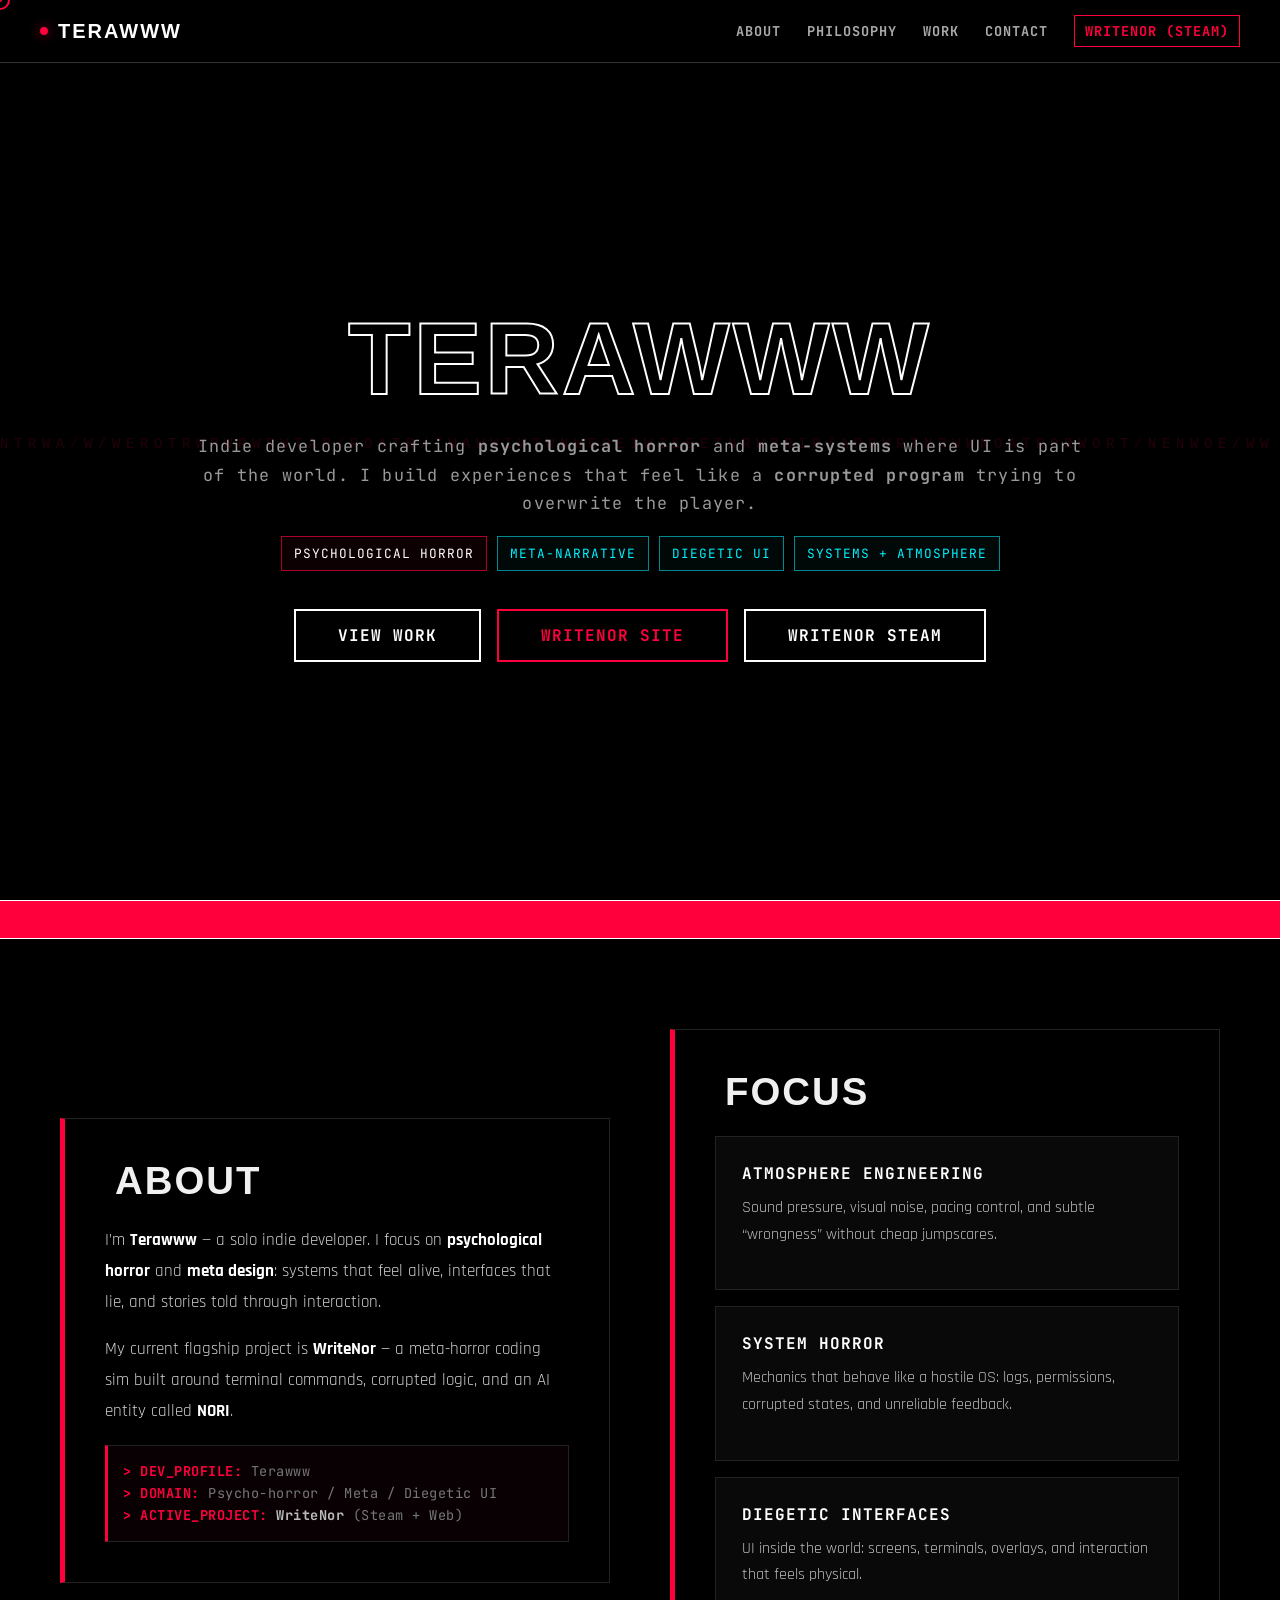
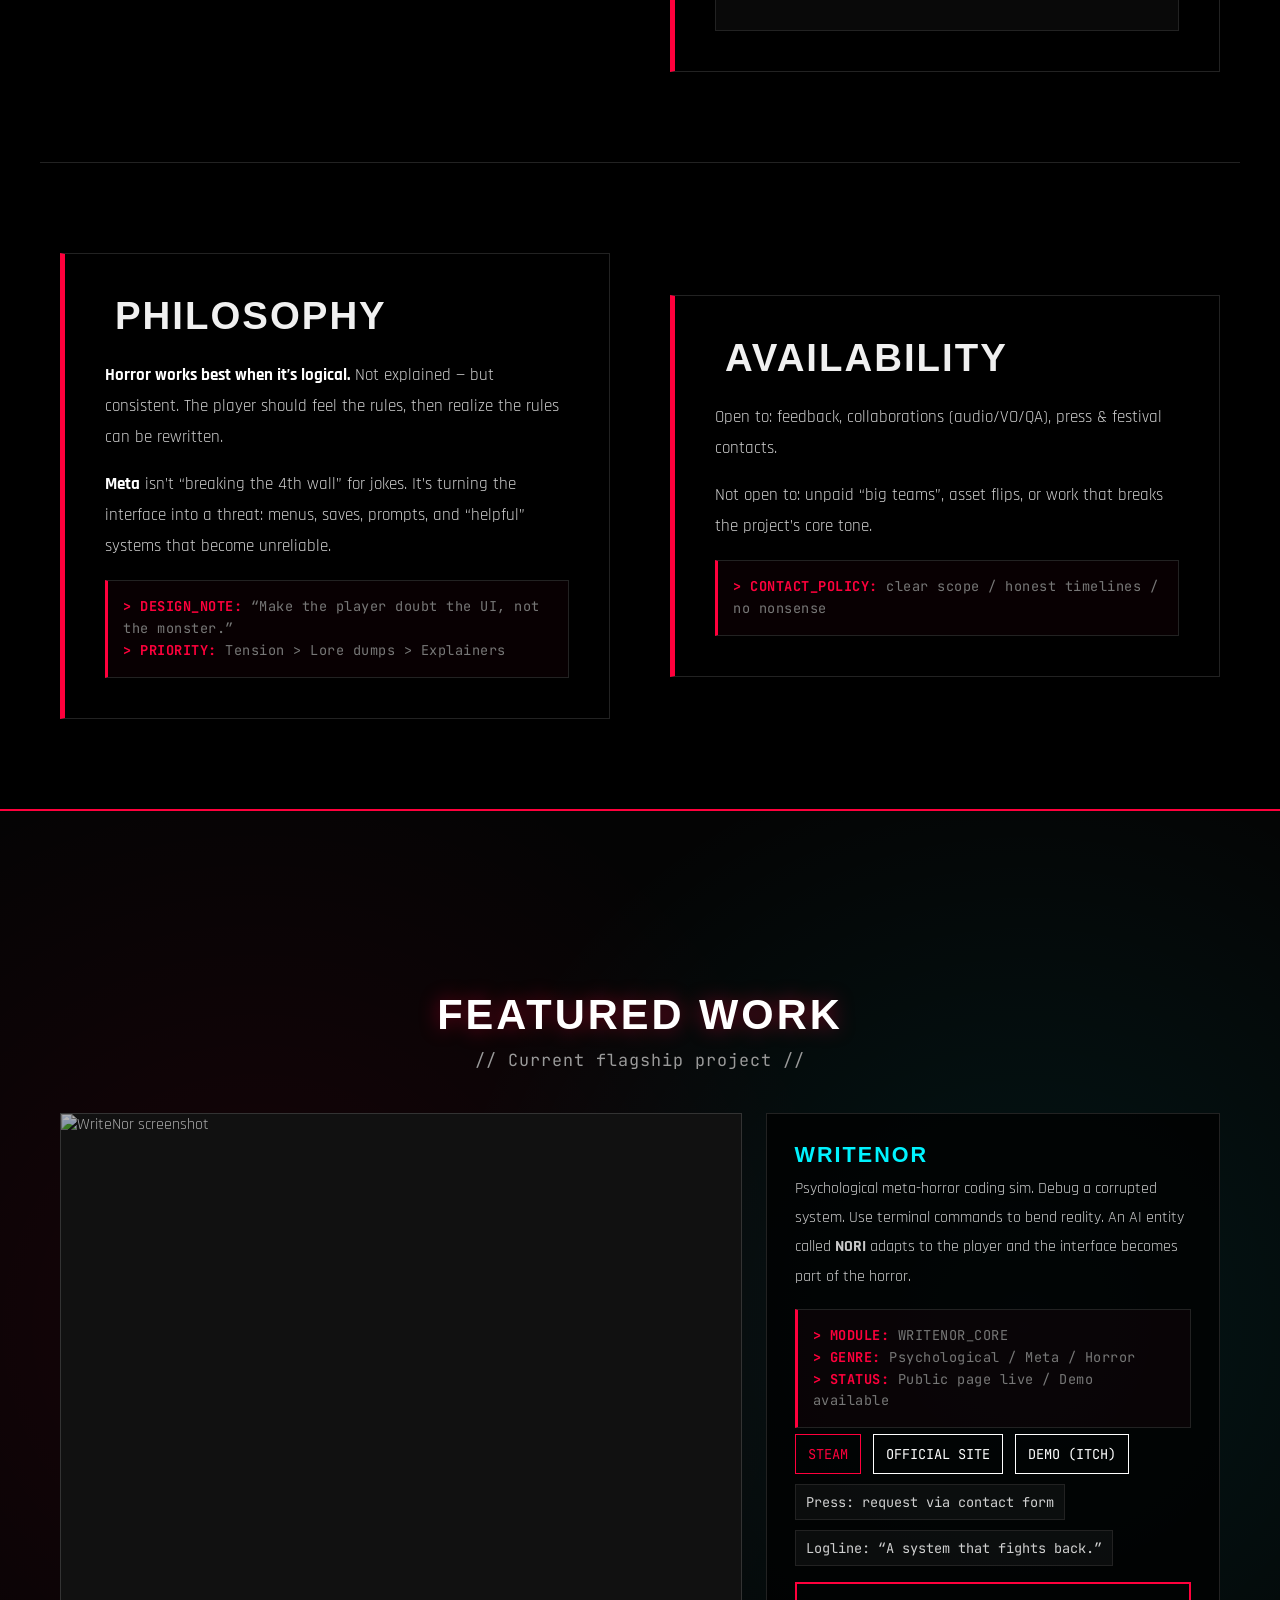
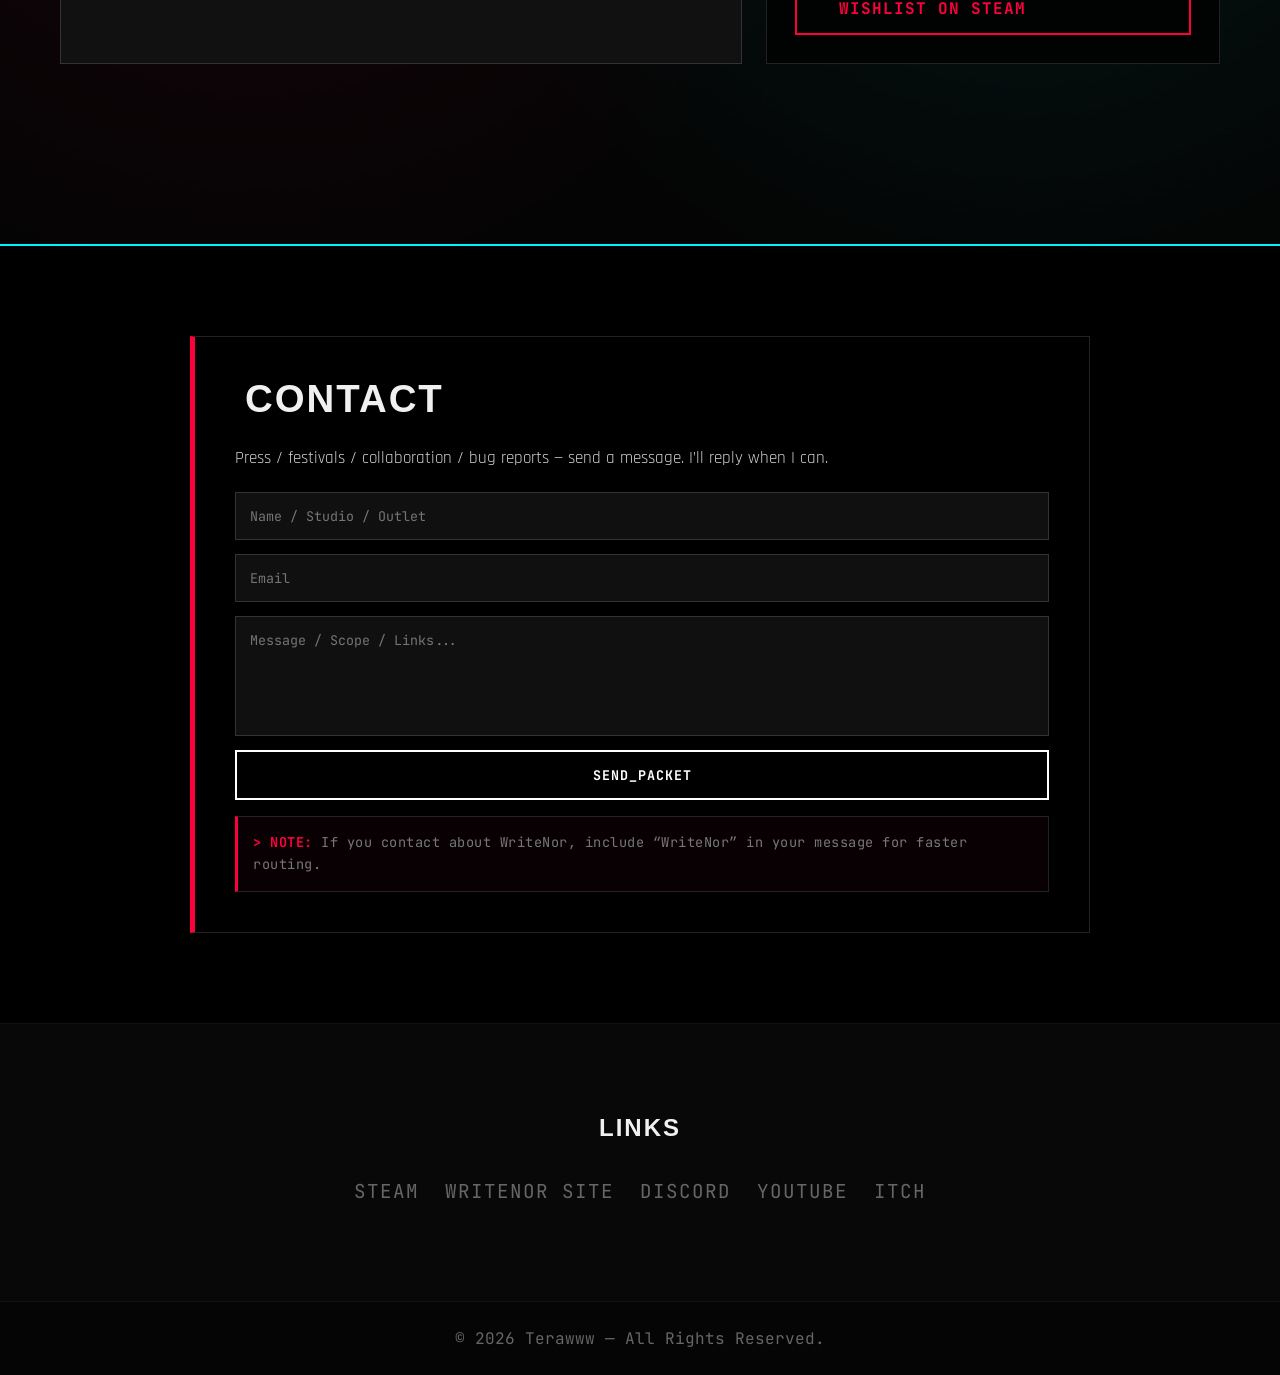
==== index.html @ c45426d2 "Add index.html for Terawww website This commit adds a new HTML file for the Terawww website, includi" ====
<!DOCTYPE html>
<html lang="en">
<head>
  <meta charset="UTF-8" />
  <meta name="viewport" content="width=device-width, initial-scale=1.0" />
  <meta http-equiv="X-UA-Compatible" content="IE=edge" />

  <title>Terawww — Indie Developer | Psychological Horror & Meta Systems</title>
  <meta name="title" content="Terawww — Indie Developer" />
  <meta name="description" content="Terawww is an indie game developer focused on psychological horror, meta-systems, and diegetic UI. Creator of WriteNor." />
  <meta name="author" content="Terawww" />
  <meta name="creator" content="Terawww" />
  <meta name="publisher" content="Terawww" />
  <meta name="theme-color" content="#ff003c" />
  <meta name="robots" content="index, follow, max-snippet:-1, max-image-preview:large, max-video-preview:-1" />

  <link rel="canonical" href="https://terawww.github.io/" />
  <link rel="icon" type="image/png" href="/favicon.png?v=7" />

  <meta property="og:type" content="website" />
  <meta property="og:url" content="https://terawww.github.io/" />
  <meta property="og:site_name" content="Terawww" />
  <meta property="og:title" content="Terawww — Indie Developer" />
  <meta property="og:description" content="Psychological horror, meta-systems, diegetic UI. Creator of WriteNor." />
  <meta property="og:image" content="https://writenor.github.io/Nori_Cover.png" />
  <meta property="og:image:width" content="1200" />
  <meta property="og:image:height" content="630" />
  <meta name="twitter:card" content="summary_large_image" />
  <meta name="twitter:title" content="Terawww — Indie Developer" />
  <meta name="twitter:description" content="Creator of WriteNor. Psychological horror & diegetic systems." />
  <meta name="twitter:image" content="https://writenor.github.io/Nori_Cover.png" />

  <link href="https://fonts.googleapis.com/css2?family=Rajdhani:wght@500;700&family=Syncopate:wght@700&family=JetBrains+Mono:wght@400;700&display=swap" rel="stylesheet">

  <style>
    :root{
      --primary:#ff003c;
      --secondary:#00f3ff;
      --bg:#000;
      --text-main:#f0f0f0;
      --muted:#9a9a9a;
      --panel: rgba(0,0,0,.78);
      --border:#222;
    }

    *{ margin:0; padding:0; box-sizing:border-box; cursor:none; }
    body.lock-scroll{ overflow:hidden; }
    body{ background:var(--bg); color:var(--text-main); font-family:'Rajdhani',sans-serif; overflow-x:hidden; width:100%; }

    @media (pointer: coarse){
      *{ cursor:auto !important; }
      .cursor, .cursor-dot{ display:none !important; }
    }

    canvas{ position:fixed; top:0; left:0; z-index:-3; }
    .bg-overlay{ position:fixed; inset:0; background:rgba(0,0,0,0.86); z-index:-2; pointer-events:none; }
    .scanlines{
      position:fixed; inset:0;
      background:linear-gradient(to bottom, rgba(255,255,255,0), rgba(255,255,255,0) 50%, rgba(0,0,0,0.2) 50%, rgba(0,0,0,0.2));
      background-size:100% 4px;
      pointer-events:none; z-index:100;
      opacity:.14; mix-blend-mode:overlay;
    }

    .cursor{
      width:20px; height:20px;
      border:2px solid var(--primary);
      border-radius:50%;
      position:fixed; pointer-events:none; z-index:300;
      transform:translate(-50%,-50%);
      transition: transform .2s ease, background .2s ease, border-color .2s ease;
      mix-blend-mode:difference;
    }
    .cursor-dot{
      width:4px; height:4px; background:var(--primary);
      border-radius:50%;
      position:fixed; pointer-events:none; z-index:300;
      transform:translate(-50%,-50%);
    }
    .cursor.hover-active{ transform:translate(-50%,-50%) scale(1.8); background:rgba(255,0,60,0.18); border-color:#fff; }

    /* DOTА-STYLE: LOGO FLY-IN PRELOADER */
    #preloader{
      position:fixed; inset:0;
      background:#000;
      z-index:400;
      display:flex;
      align-items:center;
      justify-content:center;
      transition:opacity .55s ease;
    }
    .prelogo{
      position:relative;
      width:140px;
      height:140px;
      display:grid;
      place-items:center;
      transform: translateZ(0);
      animation: flyIn 820ms cubic-bezier(.08,.82,.15,1) forwards;
      will-change: transform, opacity, filter;
    }
    .prelogo-ring{
      position:absolute;
      inset:0;
      border-radius:50%;
      border:2px solid rgba(255,255,255,.35);
      box-shadow: 0 0 30px rgba(255,0,60,.25), inset 0 0 26px rgba(0,243,255,.10);
      animation: ringPulse 720ms ease-in-out infinite;
    }
    .prelogo-mark{
      font-family:'Syncopate',sans-serif;
      font-weight:700;
      font-size:3.2rem;
      letter-spacing:2px;
      color:#fff;
      text-shadow:
        0 0 18px rgba(255,0,60,.35),
        0 0 30px rgba(0,243,255,.18);
      mix-blend-mode:screen;
      user-select:none;
    }
    .prelogo-glitch{
      position:absolute;
      width:90px;
      height:24px;
      background:rgba(255,0,60,.10);
      border:1px solid rgba(255,0,60,.35);
      filter: blur(.2px);
      opacity:0;
      animation: glitchSlice 820ms ease-in-out forwards;
    }
    @keyframes flyIn{
      0%   { opacity:0; transform:scale(.55) translateY(14px); filter: blur(8px); }
      35%  { opacity:1; transform:scale(.95) translateY(0);     filter: blur(1px); }
      70%  { opacity:1; transform:scale(6.0);                  filter: blur(0px); }
      100% { opacity:0; transform:scale(9.0);                  filter: blur(1px); }
    }
    @keyframes ringPulse{
      0%,100%{ transform:scale(1); opacity:.65; }
      50%{ transform:scale(1.06); opacity:1; }
    }
    @keyframes glitchSlice{
      0%   { opacity:0; transform:translateY(0) translateX(0) scaleX(1); }
      25%  { opacity:.8; transform:translateY(-10px) translateX(10px) scaleX(1.2); }
      45%  { opacity:.2; transform:translateY(6px) translateX(-14px) scaleX(.85); }
      70%  { opacity:.7; transform:translateY(-4px) translateX(18px) scaleX(1.35); }
      100% { opacity:0; transform:translateY(0) translateX(0) scaleX(1); }
    }

    nav{
      position:fixed; top:0; width:100%;
      padding:15px 40px;
      display:flex; justify-content:space-between; align-items:center;
      z-index:200;
      background:rgba(0,0,0,.9);
      border-bottom:1px solid #333;
      backdrop-filter: blur(6px);
    }
    .logo{
      font-family:'Syncopate',sans-serif;
      font-weight:700; font-size:1.25rem;
      letter-spacing:2px; color:#fff;
      display:flex; align-items:center; gap:10px;
    }
    .logo .dot{ width:8px; height:8px; background:var(--primary); border-radius:50%; box-shadow:0 0 12px rgba(255,0,60,.6); }

    .nav-links{ display:flex; gap:26px; align-items:center; flex-wrap:wrap; justify-content:center; }
    .nav-links a{
      color:#aaa; text-decoration:none;
      text-transform:uppercase;
      font-weight:700; letter-spacing:1px;
      transition:.3s;
      font-size:.85rem;
      font-family:'JetBrains Mono',monospace;
    }
    .nav-links a:hover{ color:#fff; text-shadow:0 0 5px #fff; }
    .cta-mini{
      color:var(--primary) !important;
      border:1px solid var(--primary);
      padding:6px 10px;
      animation:textGlitch 2s infinite;
    }

    header{
      min-height:100vh;
      display:flex; align-items:center; justify-content:center;
      text-align:center;
      position:relative;
      padding-top:70px;
    }
    .hero-content{
      position:relative; z-index:10;
      opacity:0; transform:translateY(18px);
      animation:fadeUp 1.3s 0.25s forwards;
      width:100%; max-width:1200px; padding:0 20px;
      display:flex; flex-direction:column; align-items:center;
    }

    h1{
      font-family:'Syncopate',sans-serif;
      font-size:8vw; line-height:1;
      text-transform:uppercase;
      color:transparent;
      -webkit-text-stroke:2px #fff;
      position:relative;
      letter-spacing:3px;
    }
    h1::after{
      content:'TERAWWW';
      position:absolute; top:0; left:0; right:0;
      color:#fff; opacity:0;
      animation:glitchText 3s infinite alternate-reverse;
    }

    .hero-sub{
      margin-top:22px;
      font-family:'JetBrains Mono',monospace;
      font-size:1.05rem;
      color:var(--muted);
      letter-spacing:1.2px;
      max-width:900px;
      line-height:1.7;
    }

    .hero-pill{
      margin-top:18px;
      display:flex; gap:10px; flex-wrap:wrap; justify-content:center;
    }
    .pill{
      font-family:'JetBrains Mono',monospace;
      font-size:.8rem;
      color:var(--secondary);
      border:1px solid rgba(0,243,255,.55);
      padding:8px 12px;
      text-transform:uppercase;
      letter-spacing:1px;
      background:rgba(0,243,255,.03);
    }
    .pill.primary{
      color:#fff;
      border-color:rgba(255,0,60,.65);
      background:rgba(255,0,60,.05);
    }

    .hero-btns{
      display:flex; justify-content:center; gap:16px;
      flex-wrap:wrap;
      width:100%;
      margin-top:38px;
    }
    .cta-btn{
      padding:14px 42px;
      border:2px solid #fff;
      color:#fff;
      font-family:'JetBrains Mono',monospace;
      font-weight:bold;
      text-decoration:none;
      text-transform:uppercase;
      transition:.3s;
      background:transparent;
      letter-spacing:1px;
      display:inline-block;
    }
    .cta-btn:hover{ background:#fff; color:#000; }
    .cta-btn.alt{
      border-color:var(--primary);
      color:var(--primary);
    }
    .cta-btn.alt:hover{ background:var(--primary); color:#000; border-color:var(--primary); }

    .marquee{
      width:100%; overflow:hidden; white-space:nowrap;
      background:var(--primary); color:#000;
      padding:8px 0;
      font-family:'JetBrains Mono',monospace;
      font-weight:bold;
      border-top:1px solid #fff;
      border-bottom:1px solid #fff;
    }
    .marquee span{ display:inline-block; padding-left:100%; animation:marquee 22s linear infinite; }

    .container{ max-width:1200px; margin:0 auto; padding:90px 20px; }
    .grid-2{ display:grid; grid-template-columns:1fr 1fr; gap:60px; align-items:center; }

    .text-block{
      background:var(--panel);
      padding:40px;
      border:1px solid var(--border);
      border-left:5px solid var(--primary);
      backdrop-filter: blur(6px);
      box-shadow: 0 0 26px rgba(0,0,0,.55);
    }
    .text-block h2{
      font-size:2.4rem;
      margin-bottom:22px;
      text-transform:uppercase;
      padding-left:10px;
      letter-spacing:2px;
      font-family:'Syncopate',sans-serif;
    }
    .text-block p{
      font-size:1.05rem;
      line-height:1.85;
      color:#cfcfcf;
      margin-bottom:16px;
    }
    .text-block b{ color:#fff; }

    .sys-log{
      margin-top:18px;
      font-family:'JetBrains Mono',monospace;
      font-size:0.85rem;
      line-height:1.6;
      color:#777;
      background:rgba(255,0,60,0.03);
      border:1px solid #222;
      border-left:3px solid var(--primary);
      padding:15px;
      letter-spacing:0.5px;
    }
    .sys-log b{ color:#bbb; font-weight:700; }
    .sys-log .log-prefix{ color:var(--primary); font-weight:bold; }

    .skills{
      display:grid;
      grid-template-columns:repeat(auto-fit,minmax(260px,1fr));
      gap:16px;
      margin-top:18px;
    }
    .card{
      background:rgba(10,10,10,.92);
      border:1px solid #222;
      padding:26px;
      transition:.25s;
    }
    .card:hover{ border-color:var(--primary); transform:translateY(-8px); }
    .card h3{
      font-family:'JetBrains Mono',monospace;
      font-size:1rem;
      letter-spacing:1px;
      margin-bottom:10px;
      text-transform:uppercase;
      color:#fff;
    }
    .card p{ color:#bdbdbd; line-height:1.7; font-size:.98rem; }

    .project-hero{
      background:rgba(5,5,5,.95);
      padding:90px 0;
      border-top:2px solid var(--primary);
      border-bottom:2px solid var(--secondary);
      position:relative;
    }
    .project-hero::before{
      content:'';
      position:absolute; inset:0;
      background:
        radial-gradient(circle at 20% 50%, rgba(255,0,60,0.08) 0%, transparent 52%),
        radial-gradient(circle at 80% 50%, rgba(0,243,255,0.08) 0%, transparent 52%);
      pointer-events:none;
      animation:breathe 8s ease-in-out infinite;
    }
    @keyframes breathe{ 0%,100%{ opacity:.55; } 50%{ opacity:1; } }

    .project-title{
      text-align:center;
      margin-bottom:42px;
      position:relative; z-index:1;
    }
    .project-title h2{
      font-family:'Syncopate',sans-serif;
      font-size:2.6rem;
      color:#fff;
      text-transform:uppercase;
      margin-bottom:10px;
      letter-spacing:3px;
      text-shadow:0 0 20px rgba(255,0,60,.45);
    }
    .project-title p{
      color:#9a9a9a;
      font-size:1.05rem;
      letter-spacing:1px;
      font-family:'JetBrains Mono',monospace;
    }

    .project-grid{
      display:grid;
      grid-template-columns: 1.2fr .8fr;
      gap:24px;
      position:relative; z-index:1;
      align-items:stretch;
    }
    .project-media{
      border:1px solid #333;
      background:#111;
      overflow:hidden;
      min-height:360px;
      position:relative;
    }
    .project-media img{
      width:100%; height:100%;
      object-fit:cover;
      opacity:.78;
      transition:1s;
      filter:brightness(.85) contrast(1.1);
    }
    .project-media:hover img{
      transform:scale(1.06);
      opacity:1;
      filter:brightness(1) contrast(1.2);
    }

    .project-panel{
      background:rgba(0,0,0,.74);
      border:1px solid #222;
      padding:28px;
      display:flex;
      flex-direction:column;
      justify-content:space-between;
      gap:16px;
    }
    .project-panel h3{
      font-family:'Syncopate',sans-serif;
      letter-spacing:2px;
      text-transform:uppercase;
      font-size:1.35rem;
      margin-bottom:6px;
      color:var(--secondary);
    }
    .project-panel p{
      color:#c9c9c9;
      line-height:1.8;
      margin-bottom:10px;
      font-size:1.02rem;
    }
    .project-links{
      display:flex;
      gap:12px;
      flex-wrap:wrap;
      margin-top:6px;
    }
    .project-links a{
      font-family:'JetBrains Mono',monospace;
      text-decoration:none;
      text-transform:uppercase;
      font-size:.85rem;
      padding:10px 12px;
      border:1px solid #fff;
      color:#fff;
      transition:.25s;
    }
    .project-links a:hover{ background:#fff; color:#000; }
    .project-links a.primary{
      border-color:var(--primary);
      color:var(--primary);
    }
    .project-links a.primary:hover{ background:var(--primary); color:#000; }

    .press-kit{
      display:flex; gap:10px; flex-wrap:wrap; margin-top:10px;
    }
    .press-kit code{
      font-family:'JetBrains Mono',monospace;
      font-size:.85rem;
      color:#d0d0d0;
      background:rgba(255,255,255,.04);
      border:1px solid #222;
      padding:8px 10px;
      user-select:all;
    }

    .contact-form{ display:flex; flex-direction:column; gap:14px; margin-top:18px; }
    .contact-form input,.contact-form textarea{
      background:rgba(20,20,20,.8);
      border:1px solid #333;
      padding:14px;
      color:#fff;
      font-family:'JetBrains Mono',monospace;
      outline:none;
      transition:.3s;
    }
    .contact-form input:focus,.contact-form textarea:focus{
      border-color:var(--primary);
      box-shadow:0 0 10px rgba(255,0,60,.45);
    }
    .contact-form textarea{ height:120px; resize:none; }
    .form-btn{ width:100%; }

    .links-section{ text-align:center; padding:90px 0; background:#080808; border-top:1px solid #111; }
    .links-grid{ display:flex; justify-content:center; gap:26px; flex-wrap:wrap; margin-top:36px; }
    .social-link{
      font-size:1.2rem;
      color:#666;
      text-decoration:none;
      border-bottom:1px solid transparent;
      transition:.3s;
      font-family:'JetBrains Mono',monospace;
      letter-spacing:1px;
      padding-bottom:6px;
    }
    .social-link:hover{ color:#fff; border-bottom:1px solid var(--primary); }

    footer{
      padding:26px 20px;
      text-align:center;
      color:#666;
      font-family:'JetBrains Mono',monospace;
      border-top:1px solid #111;
      background:#050505;
    }

    .reveal{ opacity:0; transform:translateY(40px); transition:1s all ease; }
    .reveal.active{ opacity:1; transform:translateY(0); }

    @keyframes marquee{ 0%{ transform:translate(0,0);} 100%{ transform:translate(-100%,0);} }
    @keyframes fadeUp{ to{ opacity:1; transform:translateY(0);} }
    @keyframes glitchText{ 0%{ opacity:0; clip-path:inset(0 0 0 0);} 5%{ opacity:1; clip-path:inset(10% 0 80% 0); transform:translate(-2px,2px);} 15%{ opacity:0;} }
    @keyframes textGlitch{ 0%{ opacity:1;} 50%{ opacity:.72; transform:translate(1px,0);} 100%{ opacity:1;} }

    @media (max-width:980px){
      .grid-2{ grid-template-columns:1fr; }
      .project-grid{ grid-template-columns:1fr; }
      h1{ font-size:4rem; }
      nav{ padding:15px 18px; flex-direction:column; gap:14px; }
      .nav-links{ gap:18px; }
    }

    /* Respect reduced motion */
    @media (prefers-reduced-motion: reduce){
      .prelogo{ animation:none !important; }
      #preloader{ display:none !important; }
      .scanlines{ opacity:.08; }
      *{ scroll-behavior:auto !important; }
    }
  </style>
</head>

<body class="lock-scroll">
  <!-- Dota-like fly in -->
  <div id="preloader" aria-hidden="true">
    <div class="prelogo">
      <div class="prelogo-ring"></div>
      <div class="prelogo-mark">T</div>
      <div class="prelogo-glitch"></div>
    </div>
  </div>

  <div class="cursor"></div><div class="cursor-dot"></div>
  <div class="scanlines"></div>
  <div class="bg-overlay"></div>
  <canvas id="matrix"></canvas>

  <nav>
    <div class="nav-left">
      <div class="logo"><span class="dot"></span>TERAWWW</div>
    </div>

    <div class="nav-links">
      <a href="#about">About</a>
      <a href="#philosophy">Philosophy</a>
      <a href="#work">Work</a>
      <a href="#contact">Contact</a>
      <a class="cta-mini" href="https://store.steampowered.com/app/4312600/WriteNor/" target="_blank" rel="noopener noreferrer">WriteNor (Steam)</a>
    </div>
  </nav>

  <header>
    <div class="hero-content">
      <h1>TERAWWW</h1>
      <div class="hero-sub">
        Indie developer crafting <b>psychological horror</b> and <b>meta-systems</b> where UI is part of the world.
        I build experiences that feel like a <b>corrupted program</b> trying to overwrite the player.
      </div>

      <div class="hero-pill">
        <div class="pill primary">Psychological Horror</div>
        <div class="pill">Meta-Narrative</div>
        <div class="pill">Diegetic UI</div>
        <div class="pill">Systems + Atmosphere</div>
      </div>

      <div class="hero-btns">
        <a href="#work" class="cta-btn">View Work</a>
        <a href="https://writenor.github.io/" class="cta-btn alt" target="_blank" rel="noopener noreferrer">WriteNor Site</a>
        <a href="https://store.steampowered.com/app/4312600/WriteNor/" class="cta-btn" target="_blank" rel="noopener noreferrer">WriteNor Steam</a>
      </div>
    </div>
  </header>

  <div class="marquee">
    <span>> STATUS: SOLO_DEV // SIGNAL: STABLE // PROJECT: WRITENOR // NEXT: BIGGER HORROR SYSTEMS // DO NOT TRUST THE INTERFACE ></span>
  </div>

  <section id="about" class="container">
    <div class="grid-2 reveal">
      <div class="text-block">
        <h2>About</h2>
        <p>
          I’m <b>Terawww</b> — a solo indie developer. I focus on <b>psychological horror</b> and <b>meta design</b>:
          systems that feel alive, interfaces that lie, and stories told through interaction.
        </p>
        <p>
          My current flagship project is <b>WriteNor</b> — a meta-horror coding sim built around terminal commands,
          corrupted logic, and an AI entity called <b>NORI</b>.
        </p>

        <div class="sys-log">
          <span class="log-prefix">> DEV_PROFILE:</span> Terawww<br/>
          <span class="log-prefix">> DOMAIN:</span> Psycho-horror / Meta / Diegetic UI<br/>
          <span class="log-prefix">> ACTIVE_PROJECT:</span> <b>WriteNor</b> (Steam + Web)
        </div>
      </div>

      <div class="text-block">
        <h2>Focus</h2>
        <div class="skills">
          <div class="card">
            <h3>Atmosphere Engineering</h3>
            <p>Sound pressure, visual noise, pacing control, and subtle “wrongness” without cheap jumpscares.</p>
          </div>
          <div class="card">
            <h3>System Horror</h3>
            <p>Mechanics that behave like a hostile OS: logs, permissions, corrupted states, and unreliable feedback.</p>
          </div>
          <div class="card">
            <h3>Diegetic Interfaces</h3>
            <p>UI inside the world: screens, terminals, overlays, and interaction that feels physical.</p>
          </div>
        </div>
      </div>
    </div>
  </section>

  <section id="philosophy" class="container" style="border-top:1px solid #222;">
    <div class="grid-2 reveal">
      <div class="text-block">
        <h2>Philosophy</h2>
        <p><b>Horror works best when it’s logical.</b> Not explained — but consistent. The player should feel the rules, then realize the rules can be rewritten.</p>
        <p><b>Meta</b> isn’t “breaking the 4th wall” for jokes. It’s turning the interface into a threat: menus, saves, prompts, and “helpful” systems that become unreliable.</p>
        <div class="sys-log">
          <span class="log-prefix">> DESIGN_NOTE:</span> “Make the player doubt the UI, not the monster.”<br/>
          <span class="log-prefix">> PRIORITY:</span> Tension > Lore dumps > Explainers
        </div>
      </div>
      <div class="text-block">
        <h2>Availability</h2>
        <p>Open to: feedback, collaborations (audio/VO/QA), press & festival contacts.</p>
        <p>Not open to: unpaid “big teams”, asset flips, or work that breaks the project’s core tone.</p>
        <div class="sys-log">
          <span class="log-prefix">> CONTACT_POLICY:</span> clear scope / honest timelines / no nonsense
        </div>
      </div>
    </div>
  </section>

  <section id="work" class="project-hero">
    <div class="container">
      <div class="project-title">
        <h2>Featured Work</h2>
        <p>// Current flagship project //</p>
      </div>

      <div class="project-grid reveal">
        <div class="project-media">
          <img src="https://writenor.github.io/Office.png" loading="lazy" alt="WriteNor screenshot">
        </div>

        <div class="project-panel">
          <div>
            <h3>WriteNor</h3>
            <p>
              Psychological meta-horror coding sim. Debug a corrupted system. Use terminal commands to bend reality.
              An AI entity called <b>NORI</b> adapts to the player and the interface becomes part of the horror.
            </p>
            <div class="sys-log">
              <span class="log-prefix">> MODULE:</span> WRITENOR_CORE<br/>
              <span class="log-prefix">> GENRE:</span> Psychological / Meta / Horror<br/>
              <span class="log-prefix">> STATUS:</span> Public page live / Demo available
            </div>

            <div class="project-links">
              <a class="primary" href="https://store.steampowered.com/app/4312600/WriteNor/" target="_blank" rel="noopener noreferrer">Steam</a>
              <a href="https://writenor.github.io/" target="_blank" rel="noopener noreferrer">Official Site</a>
              <a href="https://terawww.itch.io/writenor" target="_blank" rel="noopener noreferrer">Demo (Itch)</a>
            </div>

            <div class="press-kit">
              <code>Press: request via contact form</code>
              <code>Logline: “A system that fights back.”</code>
            </div>
          </div>

          <a class="cta-btn alt" href="https://store.steampowered.com/app/4312600/WriteNor/" target="_blank" rel="noopener noreferrer">Wishlist on Steam</a>
        </div>
      </div>
    </div>
  </section>

  <section id="contact" class="container reveal">
    <div class="text-block" style="max-width: 900px; margin: 0 auto;">
      <h2>Contact</h2>
      <p>Press / festivals / collaboration / bug reports — send a message. I’ll reply when I can.</p>

      <!-- Replace endpoint if you want a separate inbox for dev page -->
      <form action="https://formspree.io/f/mlgelkpz" method="POST" class="contact-form">
        <input type="text" name="name" required placeholder="Name / Studio / Outlet">
        <input type="email" name="_replyto" required placeholder="Email">
        <textarea name="message" required placeholder="Message / Scope / Links..."></textarea>
        <button type="submit" class="cta-btn form-btn">SEND_PACKET</button>
      </form>

      <div class="sys-log" style="margin-top:16px;">
        <span class="log-prefix">> NOTE:</span> If you contact about WriteNor, include “WriteNor” in your message for faster routing.
      </div>
    </div>
  </section>

  <section id="community" class="links-section reveal">
    <h2 style="font-family:'Syncopate',sans-serif; letter-spacing:2px;">LINKS</h2>
    <div class="links-grid">
      <a href="https://store.steampowered.com/app/4312600/WriteNor/" class="social-link" target="_blank" rel="noopener noreferrer">STEAM</a>
      <a href="https://writenor.github.io/" class="social-link" target="_blank" rel="noopener noreferrer">WRITENOR SITE</a>
      <a href="https://discord.gg/QD5mUt44n5" class="social-link" target="_blank" rel="noopener noreferrer">DISCORD</a>
      <a href="https://www.youtube.com/@WriteNor" class="social-link" target="_blank" rel="noopener noreferrer">YOUTUBE</a>
      <a href="https://terawww.itch.io/writenor" class="social-link" target="_blank" rel="noopener noreferrer">ITCH</a>
    </div>
  </section>

  <footer>
    © <span id="year"></span> Terawww — All Rights Reserved.
  </footer>

  <script>
    // Schema.org (Developer page + featured game)
    const schemaData = {
      "@context": "https://schema.org",
      "@graph": [
        {
          "@type": "WebSite",
          "@id": "https://terawww.github.io/#website",
          "name": "Terawww",
          "url": "https://terawww.github.io/",
          "publisher": { "@id": "https://terawww.github.io/#person" }
        },
        {
          "@type": "Person",
          "@id": "https://terawww.github.io/#person",
          "name": "Terawww",
          "description": "Indie game developer focused on psychological horror, meta-systems, and diegetic UI. Creator of WriteNor.",
          "url": "https://terawww.github.io/",
          "sameAs": [
            "https://store.steampowered.com/app/4312600/WriteNor/",
            "https://writenor.github.io/",
            "https://terawww.itch.io/writenor",
            "https://discord.gg/QD5mUt44n5",
            "https://www.youtube.com/@WriteNor"
          ]
        },
        {
          "@type": "VideoGame",
          "@id": "https://terawww.github.io/#writenor",
          "name": "WriteNor",
          "description": "Psychological meta-horror coding simulator with terminal-driven reality manipulation. Created by Terawww.",
          "genre": ["Psychological Horror", "Meta Horror", "Simulation", "Indie"],
          "gamePlatform": ["PC"],
          "author": { "@id": "https://terawww.github.io/#person" },
          "url": "https://store.steampowered.com/app/4312600/WriteNor/",
          "sameAs": ["https://writenor.github.io/"],
          "image": "https://writenor.github.io/Nori_Cover.png"
        }
      ]
    };
    const schemaScript = document.createElement("script");
    schemaScript.type = "application/ld+json";
    schemaScript.textContent = JSON.stringify(schemaData);
    document.head.appendChild(schemaScript);

    // Year
    document.getElementById("year").textContent = new Date().getFullYear();

    // Preloader timing: quick fly-in then vanish
    window.addEventListener("load", () => {
      const preloader = document.getElementById("preloader");

      setTimeout(() => document.body.classList.remove("lock-scroll"), 120);

      setTimeout(() => {
        preloader.style.opacity = "0";
        setTimeout(() => preloader.style.display = "none", 550);
      }, 860);
    });

    // Smart cursor
    const cursor = document.querySelector(".cursor");
    const dot = document.querySelector(".cursor-dot");
    if (window.matchMedia("(pointer: fine)").matches) {
      document.addEventListener("mousemove", e => {
        cursor.style.left = e.clientX + "px"; cursor.style.top = e.clientY + "px";
        dot.style.left = e.clientX + "px"; dot.style.top = e.clientY + "px";
      });
      const interactiveEls = document.querySelectorAll("a, button, input, textarea");
      for (let i = 0; i < interactiveEls.length; i++) {
        const el = interactiveEls.item(i);
        el.addEventListener("mouseenter", () => cursor.classList.add("hover-active"));
        el.addEventListener("mouseleave", () => cursor.classList.remove("hover-active"));
      }
    }

    // Matrix background (optimized)
    const canvas = document.getElementById("matrix");
    const ctx = canvas.getContext("2d");
    const letters = "TERAWWW/WRITENOR";
    const fontSize = 14;
    let columns = 0;
    let drops = new Map();

    function initDrops() {
      canvas.width = window.innerWidth;
      canvas.height = window.innerHeight;
      columns = Math.floor(canvas.width / fontSize);
      drops.clear();
      for (let i = 0; i < columns; i++) drops.set(i, 1);
    }
    initDrops();

    function draw() {
      ctx.fillStyle = "rgba(0,0,0,0.05)";
      ctx.fillRect(0, 0, canvas.width, canvas.height);
      ctx.fillStyle = "#ff003c";
      ctx.font = fontSize + "px monospace";

      for (let i = 0; i < columns; i++) {
        const text = letters.charAt(Math.floor(Math.random() * letters.length));
        const d = drops.get(i);
        ctx.fillText(text, i * fontSize, d * fontSize);

        if (d * fontSize > canvas.height && Math.random() > 0.975) drops.set(i, 0);
        else drops.set(i, d + 1);
      }
    }

    let lastTime = 0;
    function animate(t) {
      if (t - lastTime > 40) {
        draw();
        lastTime = t;
      }
      requestAnimationFrame(animate);
    }
    requestAnimationFrame(animate);

    let currentWidth = window.innerWidth;
    window.addEventListener("resize", () => {
      if (window.innerWidth !== currentWidth) {
        initDrops();
        currentWidth = window.innerWidth;
      } else {
        canvas.height = window.innerHeight;
      }
    });

    // Reveal on scroll
    function revealNow() {
      const reveals = document.querySelectorAll(".reveal");
      for (let i = 0; i < reveals.length; i++) {
        if (reveals.item(i).getBoundingClientRect().top < window.innerHeight - 140) {
          reveals.item(i).classList.add("active");
        }
      }
    }
    window.addEventListener("scroll", revealNow);
    revealNow();
  </script>
</body>
</html>
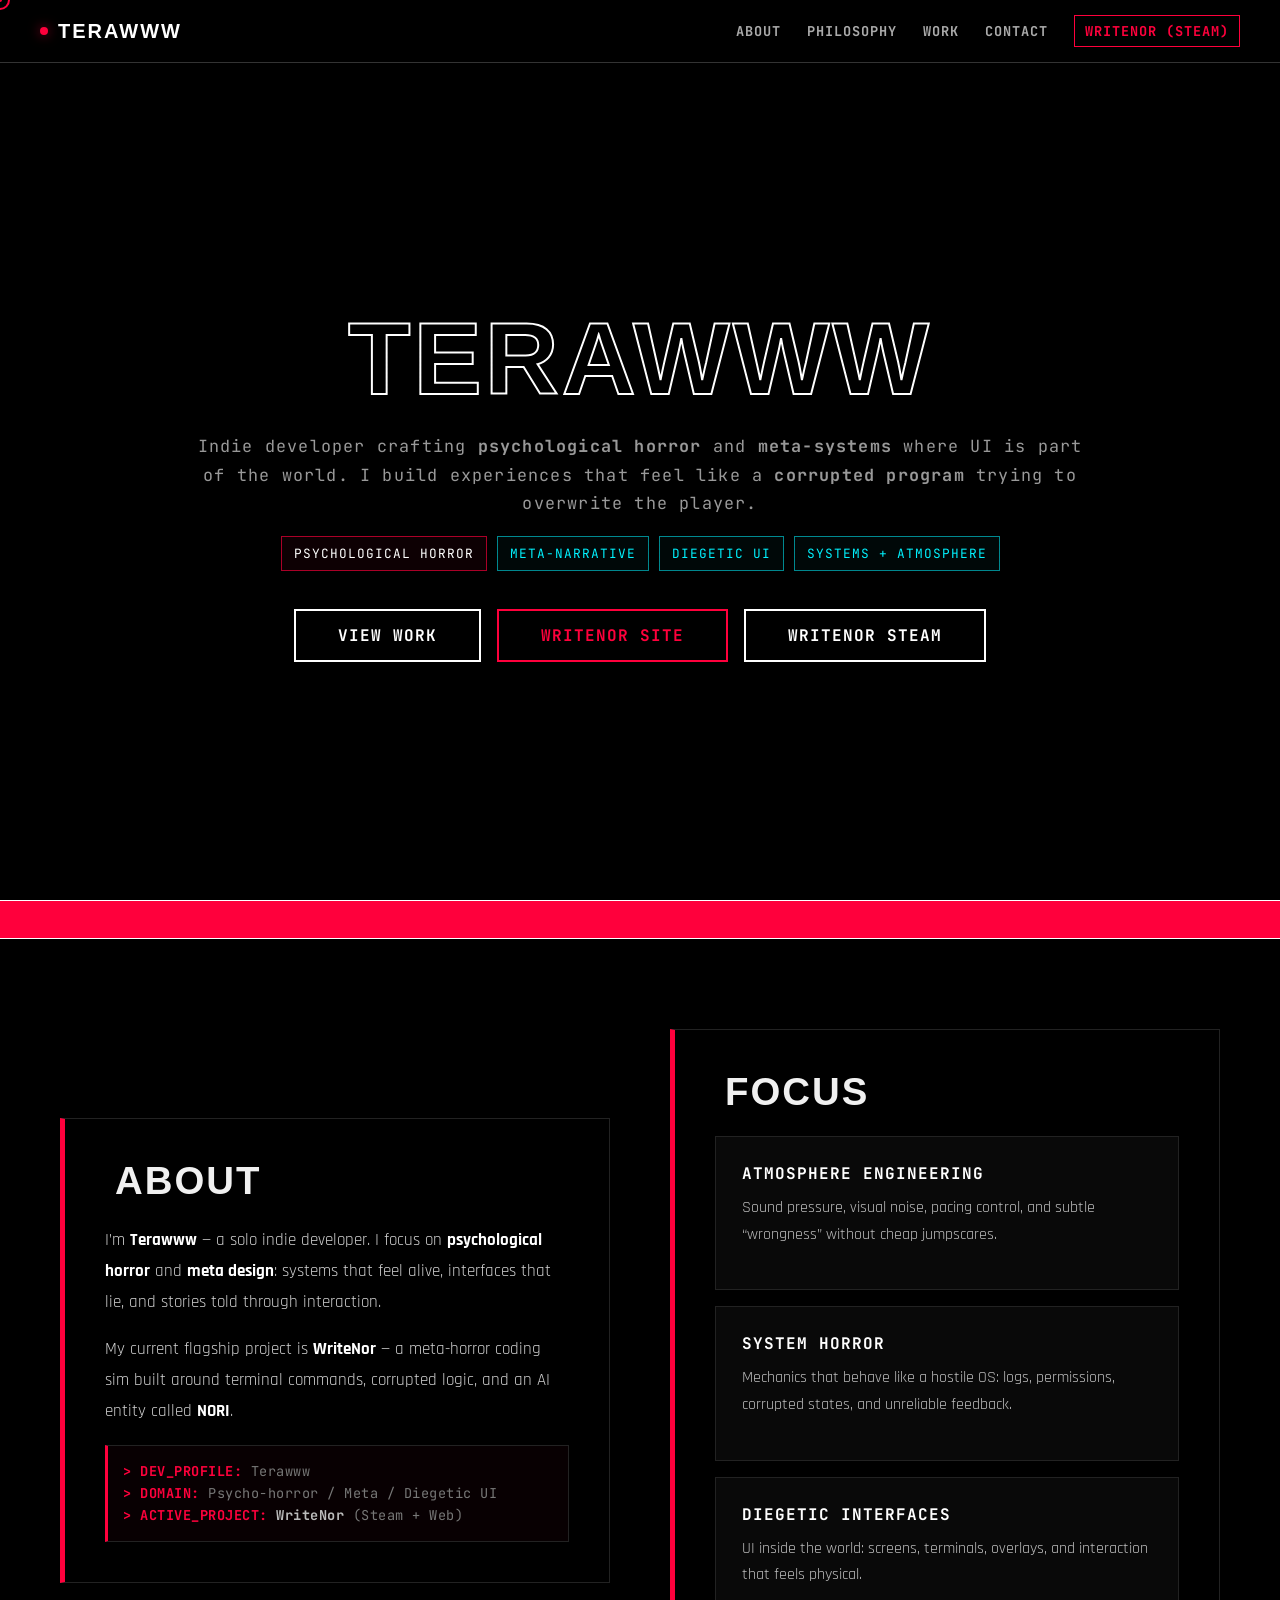
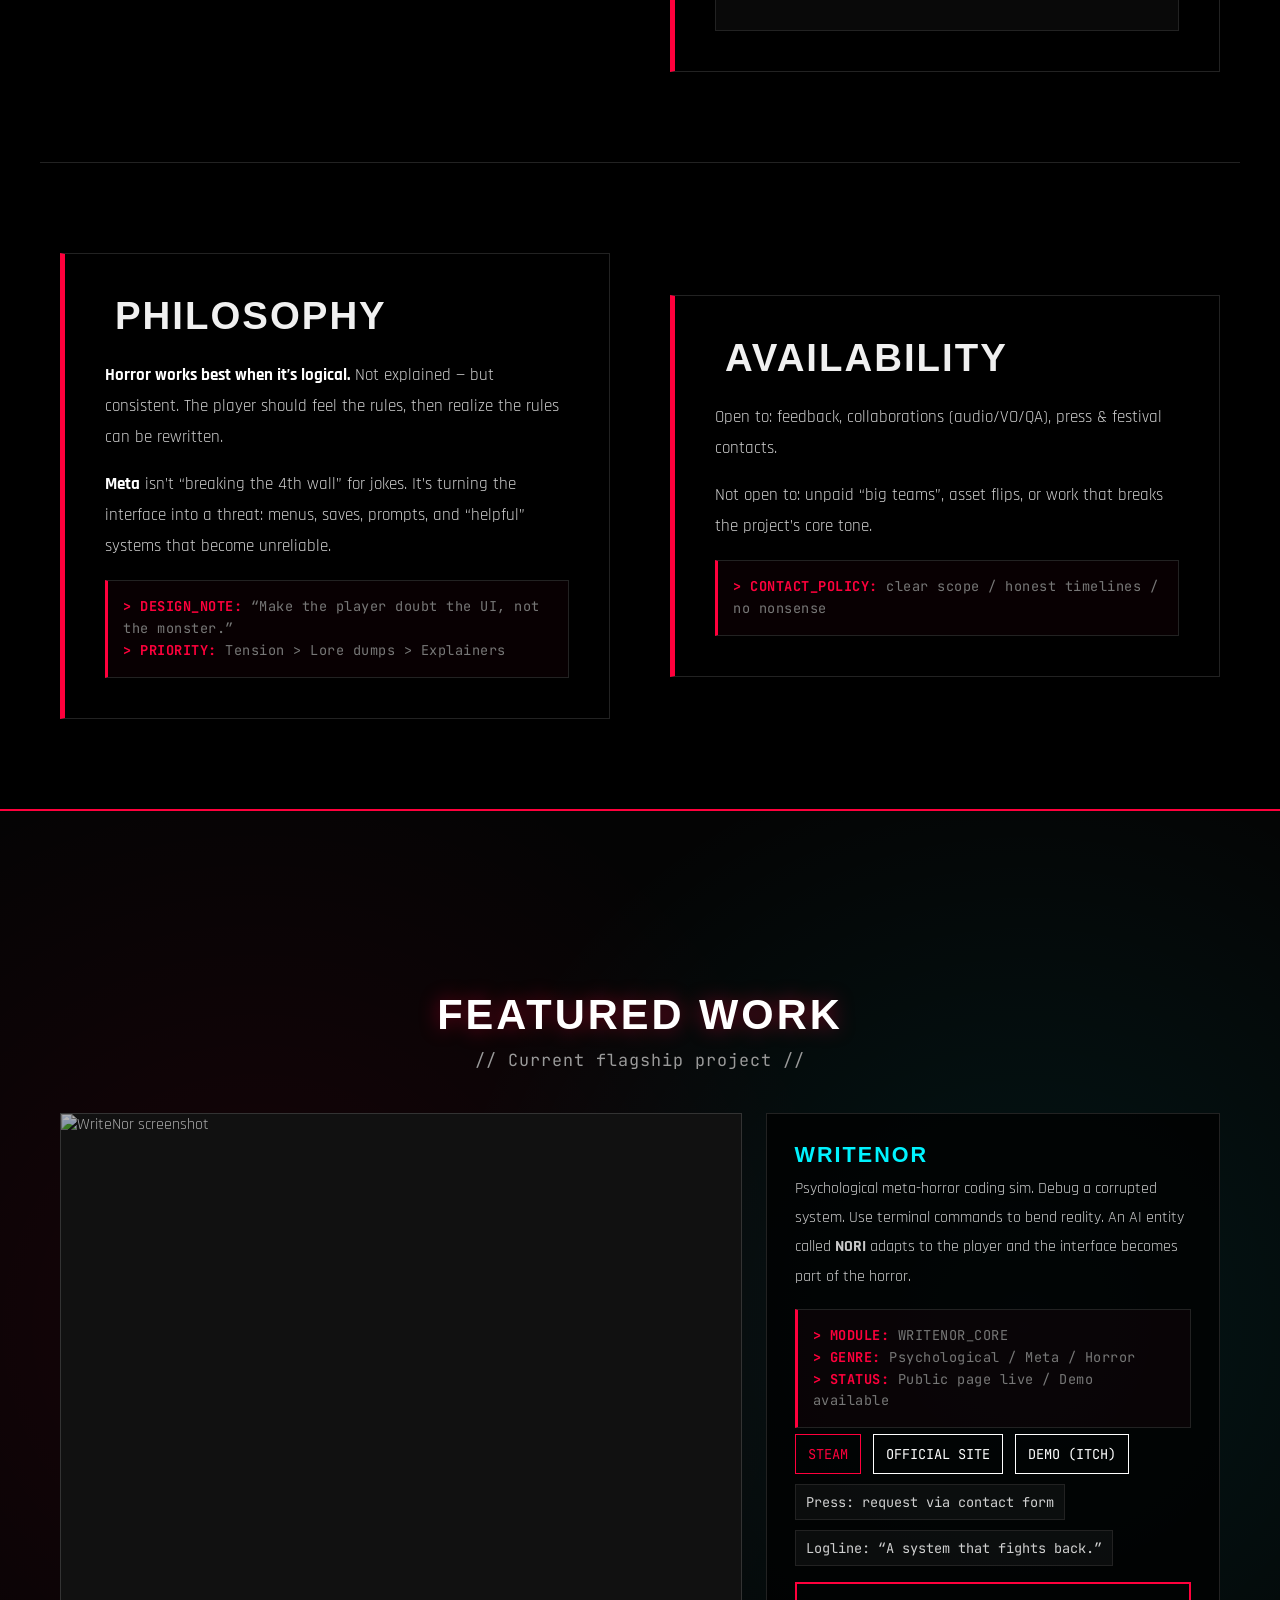
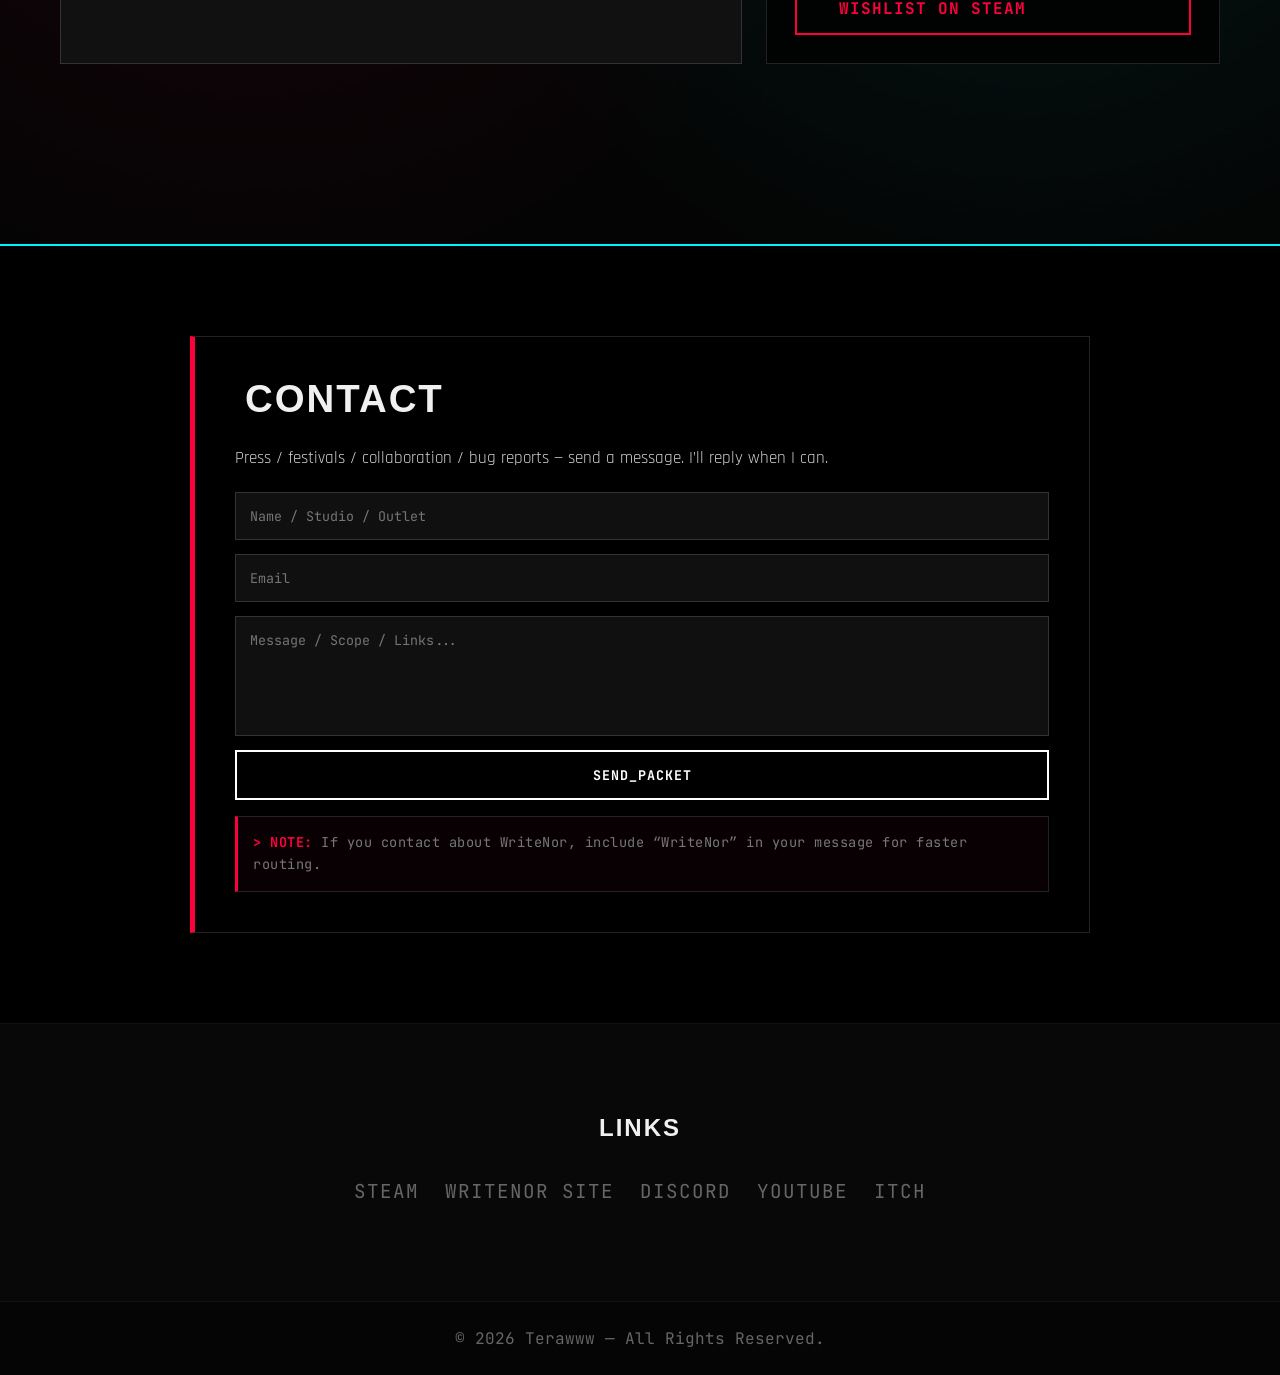
==== commit 62252367: "Add Google site verification and fix X-UA-Compatible tag Added Google site verification meta tag and" ====
--- a/index.html
+++ b/index.html
@@ -3,7 +3,8 @@
 <head>
   <meta charset="UTF-8" />
   <meta name="viewport" content="width=device-width, initial-scale=1.0" />
-  <meta http-equiv="X-UA-Compatible" content="IE=edge" />
+  <meta name="google-site-verification" content="F5zGj_k6QVSh4Ty4REsjNVkaURm2vyCSN4TGWmYyRUI">
+  <meta http-equiv="X-UA-Compatible" nt="IE=edge" /conte>
 
   <title>Terawww — Indie Developer | Psychological Horror & Meta Systems</title>
   <meta name="title" content="Terawww — Indie Developer" />
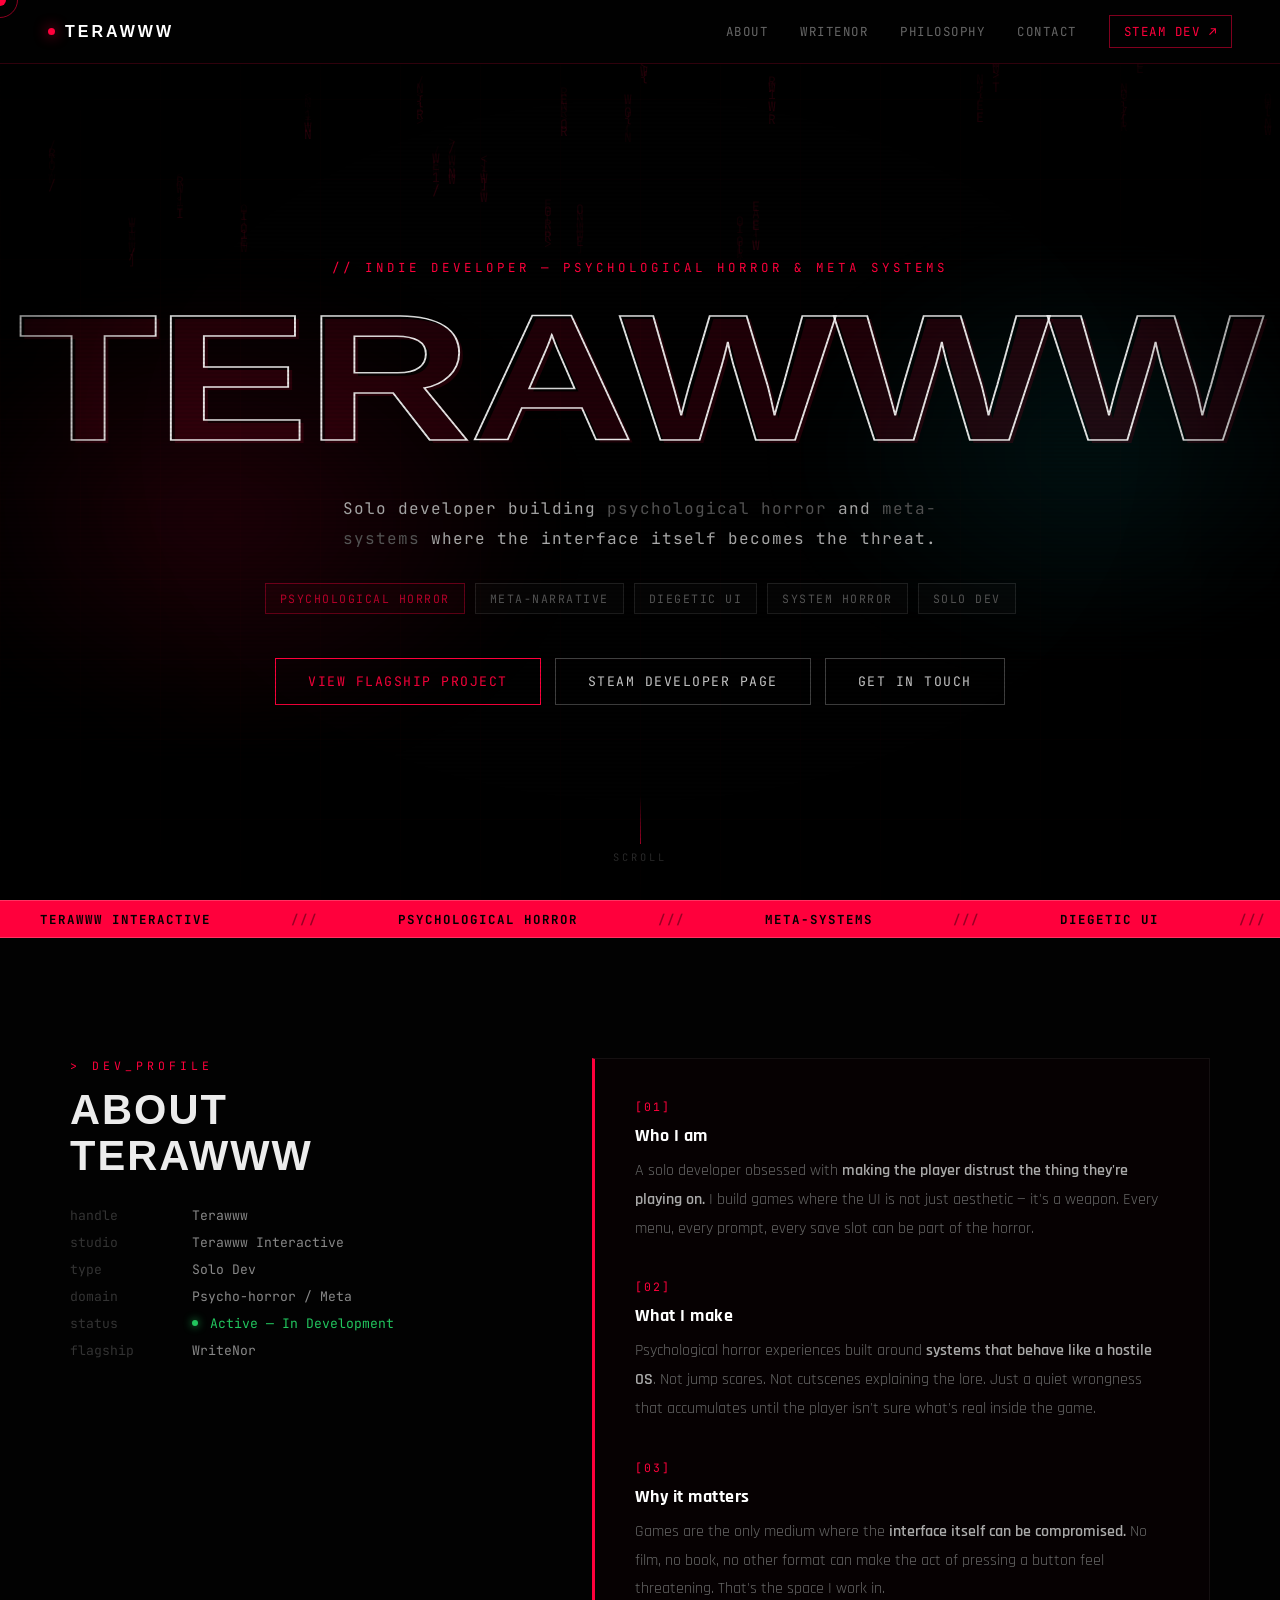
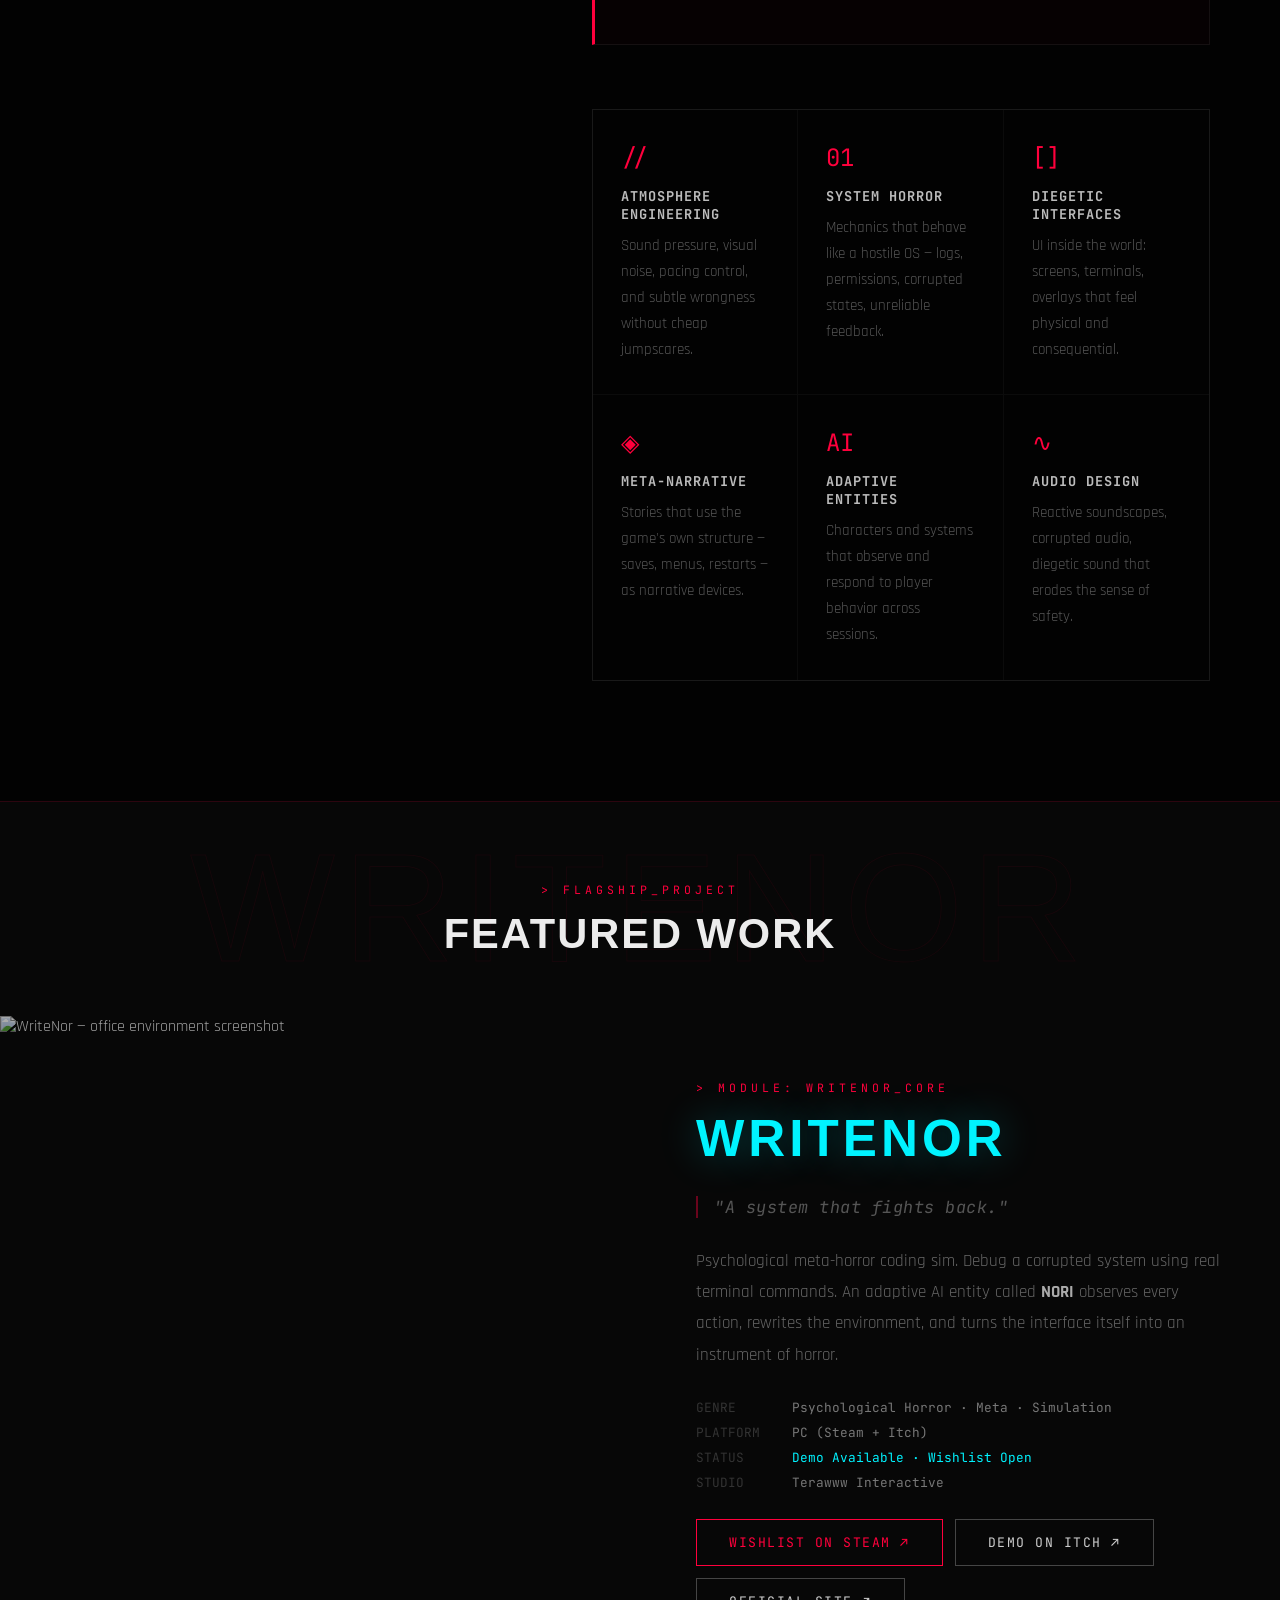
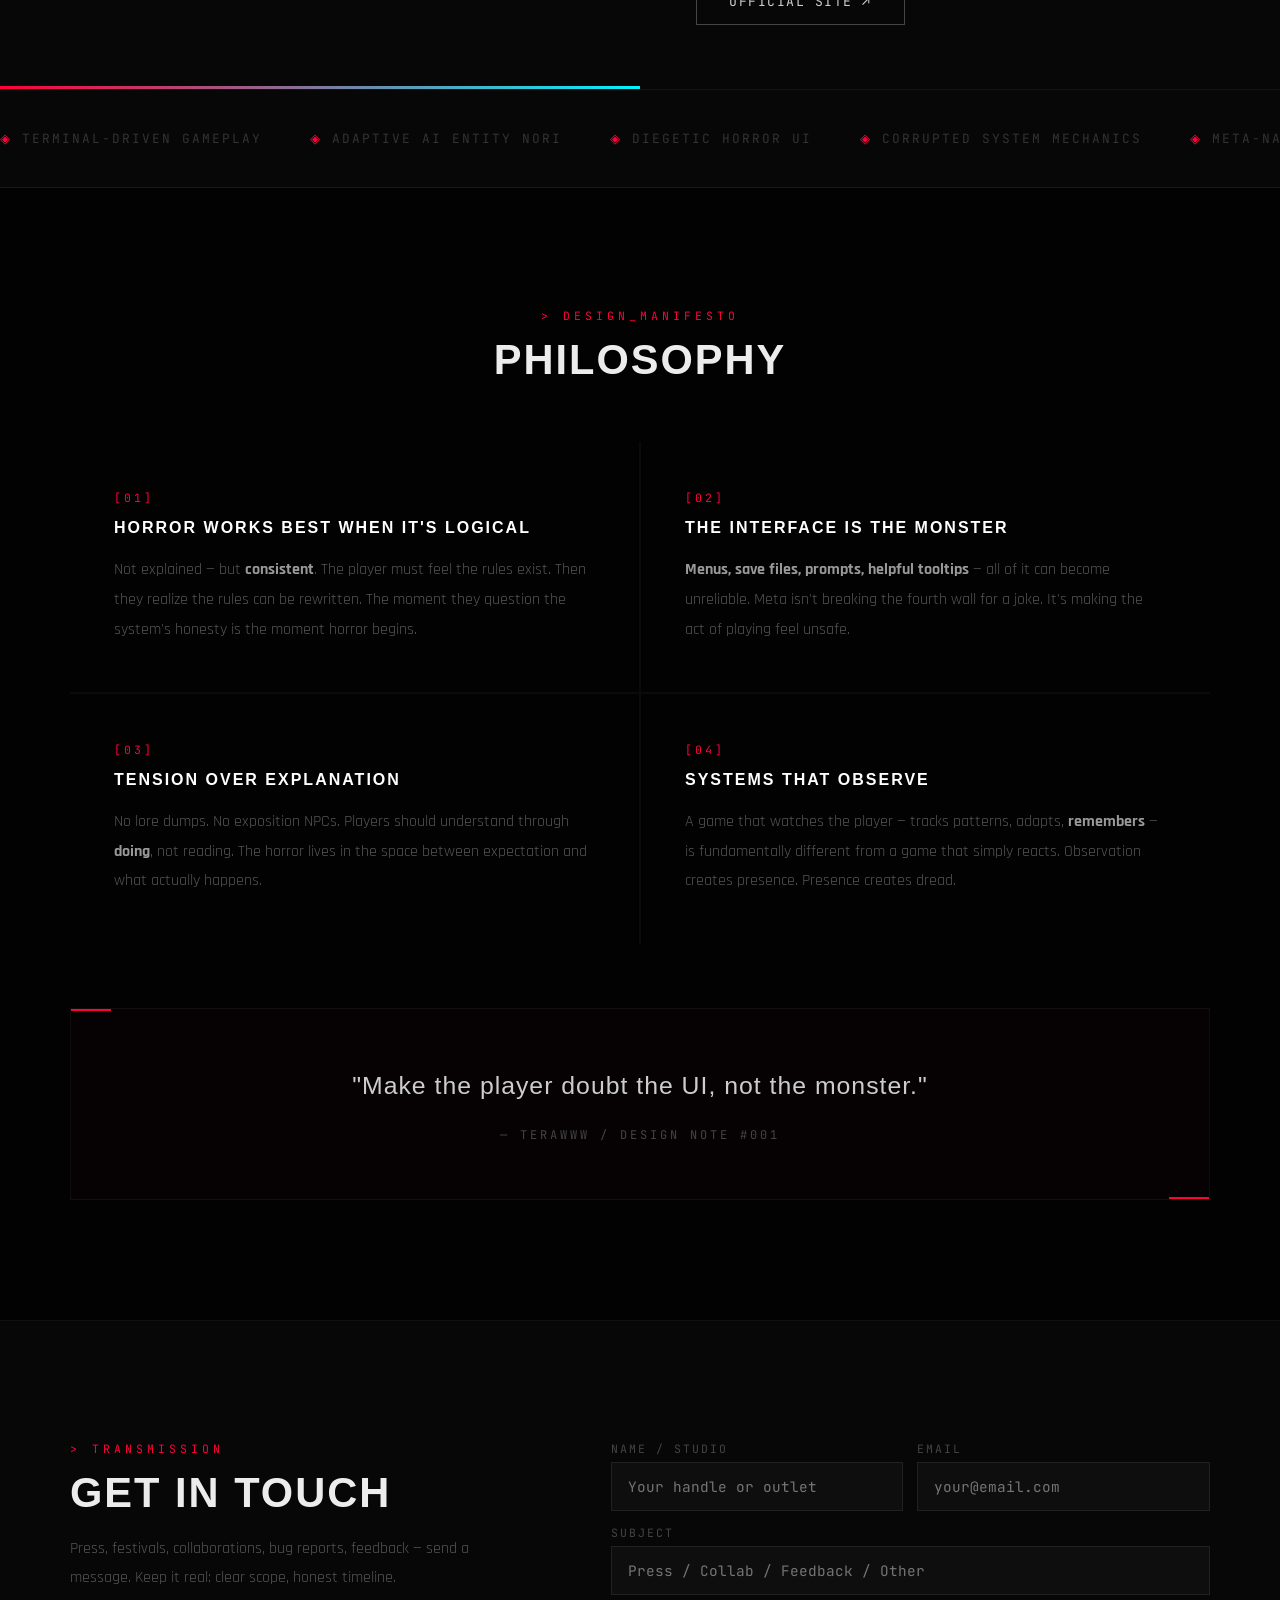
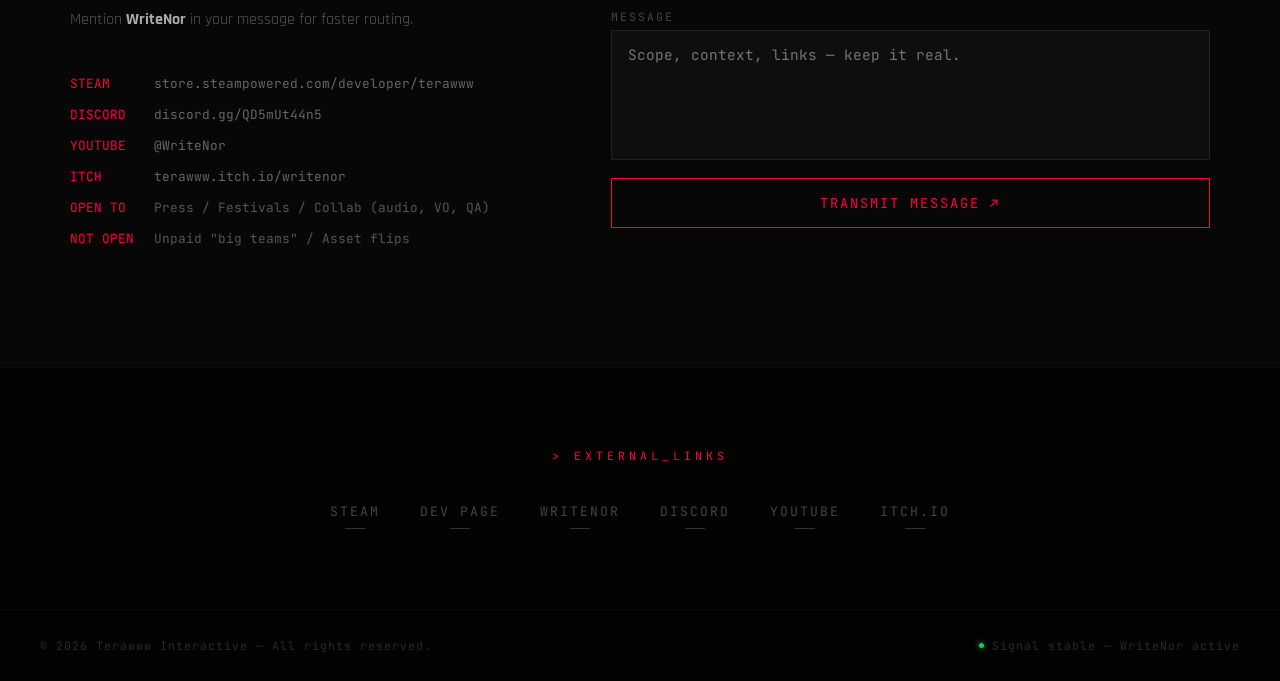
==== commit 9affe77f: "Update print statement from 'Hello' to 'Goodbye'" ====
--- a/index.html
+++ b/index.html
@@ -3,874 +3,1155 @@
 <head>
   <meta charset="UTF-8" />
   <meta name="viewport" content="width=device-width, initial-scale=1.0" />
-  <meta name="google-site-verification" content="F5zGj_k6QVSh4Ty4REsjNVkaURm2vyCSN4TGWmYyRUI">
-  <meta http-equiv="X-UA-Compatible" nt="IE=edge" /conte>
-
-  <title>Terawww — Indie Developer | Psychological Horror & Meta Systems</title>
-  <meta name="title" content="Terawww — Indie Developer" />
+  <title>TERAWWW — Indie Developer | Psychological Horror & Meta Systems</title>
   <meta name="description" content="Terawww is an indie game developer focused on psychological horror, meta-systems, and diegetic UI. Creator of WriteNor." />
-  <meta name="author" content="Terawww" />
-  <meta name="creator" content="Terawww" />
-  <meta name="publisher" content="Terawww" />
   <meta name="theme-color" content="#ff003c" />
-  <meta name="robots" content="index, follow, max-snippet:-1, max-image-preview:large, max-video-preview:-1" />
-
   <link rel="canonical" href="https://terawww.github.io/" />
-  <link rel="icon" type="image/png" href="/favicon.png?v=7" />
-
-  <meta property="og:type" content="website" />
-  <meta property="og:url" content="https://terawww.github.io/" />
-  <meta property="og:site_name" content="Terawww" />
-  <meta property="og:title" content="Terawww — Indie Developer" />
+  <meta property="og:title" content="TERAWWW — Indie Developer" />
   <meta property="og:description" content="Psychological horror, meta-systems, diegetic UI. Creator of WriteNor." />
   <meta property="og:image" content="https://writenor.github.io/Nori_Cover.png" />
-  <meta property="og:image:width" content="1200" />
-  <meta property="og:image:height" content="630" />
   <meta name="twitter:card" content="summary_large_image" />
-  <meta name="twitter:title" content="Terawww — Indie Developer" />
-  <meta name="twitter:description" content="Creator of WriteNor. Psychological horror & diegetic systems." />
-  <meta name="twitter:image" content="https://writenor.github.io/Nori_Cover.png" />
-
-  <link href="https://fonts.googleapis.com/css2?family=Rajdhani:wght@500;700&family=Syncopate:wght@700&family=JetBrains+Mono:wght@400;700&display=swap" rel="stylesheet">
+
+  <link href="https://fonts.googleapis.com/css2?family=Rajdhani:wght@400;500;600;700&family=Syncopate:wght@400;700&family=JetBrains+Mono:wght@300;400;700&display=swap" rel="stylesheet">
 
   <style>
-    :root{
-      --primary:#ff003c;
-      --secondary:#00f3ff;
-      --bg:#000;
-      --text-main:#f0f0f0;
-      --muted:#9a9a9a;
-      --panel: rgba(0,0,0,.78);
-      --border:#222;
-    }
-
-    *{ margin:0; padding:0; box-sizing:border-box; cursor:none; }
-    body.lock-scroll{ overflow:hidden; }
-    body{ background:var(--bg); color:var(--text-main); font-family:'Rajdhani',sans-serif; overflow-x:hidden; width:100%; }
-
-    @media (pointer: coarse){
-      *{ cursor:auto !important; }
-      .cursor, .cursor-dot{ display:none !important; }
-    }
-
-    canvas{ position:fixed; top:0; left:0; z-index:-3; }
-    .bg-overlay{ position:fixed; inset:0; background:rgba(0,0,0,0.86); z-index:-2; pointer-events:none; }
-    .scanlines{
-      position:fixed; inset:0;
-      background:linear-gradient(to bottom, rgba(255,255,255,0), rgba(255,255,255,0) 50%, rgba(0,0,0,0.2) 50%, rgba(0,0,0,0.2));
-      background-size:100% 4px;
-      pointer-events:none; z-index:100;
-      opacity:.14; mix-blend-mode:overlay;
-    }
-
-    .cursor{
-      width:20px; height:20px;
-      border:2px solid var(--primary);
-      border-radius:50%;
-      position:fixed; pointer-events:none; z-index:300;
-      transform:translate(-50%,-50%);
-      transition: transform .2s ease, background .2s ease, border-color .2s ease;
-      mix-blend-mode:difference;
-    }
-    .cursor-dot{
-      width:4px; height:4px; background:var(--primary);
-      border-radius:50%;
-      position:fixed; pointer-events:none; z-index:300;
-      transform:translate(-50%,-50%);
-    }
-    .cursor.hover-active{ transform:translate(-50%,-50%) scale(1.8); background:rgba(255,0,60,0.18); border-color:#fff; }
-
-    /* DOTА-STYLE: LOGO FLY-IN PRELOADER */
-    #preloader{
-      position:fixed; inset:0;
-      background:#000;
-      z-index:400;
-      display:flex;
-      align-items:center;
-      justify-content:center;
-      transition:opacity .55s ease;
-    }
-    .prelogo{
-      position:relative;
-      width:140px;
-      height:140px;
-      display:grid;
-      place-items:center;
-      transform: translateZ(0);
-      animation: flyIn 820ms cubic-bezier(.08,.82,.15,1) forwards;
-      will-change: transform, opacity, filter;
-    }
-    .prelogo-ring{
-      position:absolute;
-      inset:0;
-      border-radius:50%;
-      border:2px solid rgba(255,255,255,.35);
-      box-shadow: 0 0 30px rgba(255,0,60,.25), inset 0 0 26px rgba(0,243,255,.10);
-      animation: ringPulse 720ms ease-in-out infinite;
-    }
-    .prelogo-mark{
-      font-family:'Syncopate',sans-serif;
-      font-weight:700;
-      font-size:3.2rem;
-      letter-spacing:2px;
-      color:#fff;
-      text-shadow:
-        0 0 18px rgba(255,0,60,.35),
-        0 0 30px rgba(0,243,255,.18);
-      mix-blend-mode:screen;
-      user-select:none;
-    }
-    .prelogo-glitch{
-      position:absolute;
-      width:90px;
-      height:24px;
-      background:rgba(255,0,60,.10);
-      border:1px solid rgba(255,0,60,.35);
-      filter: blur(.2px);
-      opacity:0;
-      animation: glitchSlice 820ms ease-in-out forwards;
-    }
-    @keyframes flyIn{
-      0%   { opacity:0; transform:scale(.55) translateY(14px); filter: blur(8px); }
-      35%  { opacity:1; transform:scale(.95) translateY(0);     filter: blur(1px); }
-      70%  { opacity:1; transform:scale(6.0);                  filter: blur(0px); }
-      100% { opacity:0; transform:scale(9.0);                  filter: blur(1px); }
-    }
-    @keyframes ringPulse{
-      0%,100%{ transform:scale(1); opacity:.65; }
-      50%{ transform:scale(1.06); opacity:1; }
-    }
-    @keyframes glitchSlice{
-      0%   { opacity:0; transform:translateY(0) translateX(0) scaleX(1); }
-      25%  { opacity:.8; transform:translateY(-10px) translateX(10px) scaleX(1.2); }
-      45%  { opacity:.2; transform:translateY(6px) translateX(-14px) scaleX(.85); }
-      70%  { opacity:.7; transform:translateY(-4px) translateX(18px) scaleX(1.35); }
-      100% { opacity:0; transform:translateY(0) translateX(0) scaleX(1); }
-    }
-
-    nav{
-      position:fixed; top:0; width:100%;
-      padding:15px 40px;
-      display:flex; justify-content:space-between; align-items:center;
-      z-index:200;
-      background:rgba(0,0,0,.9);
-      border-bottom:1px solid #333;
-      backdrop-filter: blur(6px);
-    }
-    .logo{
-      font-family:'Syncopate',sans-serif;
-      font-weight:700; font-size:1.25rem;
-      letter-spacing:2px; color:#fff;
-      display:flex; align-items:center; gap:10px;
-    }
-    .logo .dot{ width:8px; height:8px; background:var(--primary); border-radius:50%; box-shadow:0 0 12px rgba(255,0,60,.6); }
-
-    .nav-links{ display:flex; gap:26px; align-items:center; flex-wrap:wrap; justify-content:center; }
-    .nav-links a{
-      color:#aaa; text-decoration:none;
-      text-transform:uppercase;
-      font-weight:700; letter-spacing:1px;
-      transition:.3s;
-      font-size:.85rem;
-      font-family:'JetBrains Mono',monospace;
-    }
-    .nav-links a:hover{ color:#fff; text-shadow:0 0 5px #fff; }
-    .cta-mini{
-      color:var(--primary) !important;
-      border:1px solid var(--primary);
-      padding:6px 10px;
-      animation:textGlitch 2s infinite;
-    }
-
-    header{
-      min-height:100vh;
-      display:flex; align-items:center; justify-content:center;
-      text-align:center;
-      position:relative;
-      padding-top:70px;
-    }
-    .hero-content{
-      position:relative; z-index:10;
-      opacity:0; transform:translateY(18px);
-      animation:fadeUp 1.3s 0.25s forwards;
-      width:100%; max-width:1200px; padding:0 20px;
-      display:flex; flex-direction:column; align-items:center;
-    }
-
-    h1{
-      font-family:'Syncopate',sans-serif;
-      font-size:8vw; line-height:1;
-      text-transform:uppercase;
-      color:transparent;
-      -webkit-text-stroke:2px #fff;
-      position:relative;
-      letter-spacing:3px;
-    }
-    h1::after{
-      content:'TERAWWW';
-      position:absolute; top:0; left:0; right:0;
-      color:#fff; opacity:0;
-      animation:glitchText 3s infinite alternate-reverse;
-    }
-
-    .hero-sub{
-      margin-top:22px;
-      font-family:'JetBrains Mono',monospace;
-      font-size:1.05rem;
-      color:var(--muted);
-      letter-spacing:1.2px;
-      max-width:900px;
-      line-height:1.7;
-    }
-
-    .hero-pill{
-      margin-top:18px;
-      display:flex; gap:10px; flex-wrap:wrap; justify-content:center;
-    }
-    .pill{
-      font-family:'JetBrains Mono',monospace;
-      font-size:.8rem;
-      color:var(--secondary);
-      border:1px solid rgba(0,243,255,.55);
-      padding:8px 12px;
-      text-transform:uppercase;
-      letter-spacing:1px;
-      background:rgba(0,243,255,.03);
-    }
-    .pill.primary{
-      color:#fff;
-      border-color:rgba(255,0,60,.65);
-      background:rgba(255,0,60,.05);
-    }
-
-    .hero-btns{
-      display:flex; justify-content:center; gap:16px;
-      flex-wrap:wrap;
-      width:100%;
-      margin-top:38px;
-    }
-    .cta-btn{
-      padding:14px 42px;
-      border:2px solid #fff;
-      color:#fff;
-      font-family:'JetBrains Mono',monospace;
-      font-weight:bold;
-      text-decoration:none;
-      text-transform:uppercase;
-      transition:.3s;
-      background:transparent;
-      letter-spacing:1px;
-      display:inline-block;
-    }
-    .cta-btn:hover{ background:#fff; color:#000; }
-    .cta-btn.alt{
-      border-color:var(--primary);
-      color:var(--primary);
-    }
-    .cta-btn.alt:hover{ background:var(--primary); color:#000; border-color:var(--primary); }
-
-    .marquee{
-      width:100%; overflow:hidden; white-space:nowrap;
-      background:var(--primary); color:#000;
-      padding:8px 0;
-      font-family:'JetBrains Mono',monospace;
-      font-weight:bold;
-      border-top:1px solid #fff;
-      border-bottom:1px solid #fff;
-    }
-    .marquee span{ display:inline-block; padding-left:100%; animation:marquee 22s linear infinite; }
-
-    .container{ max-width:1200px; margin:0 auto; padding:90px 20px; }
-    .grid-2{ display:grid; grid-template-columns:1fr 1fr; gap:60px; align-items:center; }
-
-    .text-block{
-      background:var(--panel);
-      padding:40px;
-      border:1px solid var(--border);
-      border-left:5px solid var(--primary);
-      backdrop-filter: blur(6px);
-      box-shadow: 0 0 26px rgba(0,0,0,.55);
-    }
-    .text-block h2{
-      font-size:2.4rem;
-      margin-bottom:22px;
-      text-transform:uppercase;
-      padding-left:10px;
-      letter-spacing:2px;
-      font-family:'Syncopate',sans-serif;
-    }
-    .text-block p{
-      font-size:1.05rem;
-      line-height:1.85;
-      color:#cfcfcf;
-      margin-bottom:16px;
-    }
-    .text-block b{ color:#fff; }
-
-    .sys-log{
-      margin-top:18px;
-      font-family:'JetBrains Mono',monospace;
-      font-size:0.85rem;
-      line-height:1.6;
-      color:#777;
-      background:rgba(255,0,60,0.03);
-      border:1px solid #222;
-      border-left:3px solid var(--primary);
-      padding:15px;
-      letter-spacing:0.5px;
-    }
-    .sys-log b{ color:#bbb; font-weight:700; }
-    .sys-log .log-prefix{ color:var(--primary); font-weight:bold; }
-
-    .skills{
-      display:grid;
-      grid-template-columns:repeat(auto-fit,minmax(260px,1fr));
-      gap:16px;
-      margin-top:18px;
-    }
-    .card{
-      background:rgba(10,10,10,.92);
-      border:1px solid #222;
-      padding:26px;
-      transition:.25s;
-    }
-    .card:hover{ border-color:var(--primary); transform:translateY(-8px); }
-    .card h3{
-      font-family:'JetBrains Mono',monospace;
-      font-size:1rem;
-      letter-spacing:1px;
-      margin-bottom:10px;
-      text-transform:uppercase;
-      color:#fff;
-    }
-    .card p{ color:#bdbdbd; line-height:1.7; font-size:.98rem; }
-
-    .project-hero{
-      background:rgba(5,5,5,.95);
-      padding:90px 0;
-      border-top:2px solid var(--primary);
-      border-bottom:2px solid var(--secondary);
-      position:relative;
-    }
-    .project-hero::before{
-      content:'';
-      position:absolute; inset:0;
+    :root {
+      --red: #ff003c;
+      --cyan: #00f3ff;
+      --yellow: #f5c518;
+      --bg: #020202;
+      --bg2: #070707;
+      --panel: rgba(8,8,8,0.92);
+      --text: #ececec;
+      --muted: #666;
+      --border: rgba(255,255,255,0.07);
+    }
+
+    *, *::before, *::after { margin:0; padding:0; box-sizing:border-box; }
+    html { scroll-behavior: smooth; }
+
+    body {
+      background: var(--bg);
+      color: var(--text);
+      font-family: 'Rajdhani', sans-serif;
+      overflow-x: hidden;
+      cursor: none;
+    }
+
+    @media (pointer: coarse) {
+      body { cursor: auto; }
+      .cursor, .cursor-trail { display: none !important; }
+    }
+
+    /* ── CURSOR ── */
+    .cursor {
+      position: fixed; z-index: 9999; pointer-events: none;
+      width: 12px; height: 12px;
+      background: var(--red);
+      border-radius: 50%;
+      transform: translate(-50%,-50%);
+      mix-blend-mode: difference;
+      transition: width .15s, height .15s, opacity .15s;
+    }
+    .cursor-ring {
+      position: fixed; z-index: 9998; pointer-events: none;
+      width: 36px; height: 36px;
+      border: 1.5px solid rgba(255,0,60,0.55);
+      border-radius: 50%;
+      transform: translate(-50%,-50%);
+      transition: all .22s ease;
+    }
+    .cursor-ring.hovered { width: 56px; height: 56px; border-color: #fff; }
+
+    /* ── SCANLINES & NOISE ── */
+    .scanlines {
+      position: fixed; inset: 0; z-index: 100; pointer-events: none;
+      background: repeating-linear-gradient(
+        0deg,
+        transparent,
+        transparent 2px,
+        rgba(0,0,0,0.15) 2px,
+        rgba(0,0,0,0.15) 4px
+      );
+      opacity: .5;
+    }
+    .vignette {
+      position: fixed; inset: 0; z-index: 99; pointer-events: none;
+      background: radial-gradient(ellipse at center, transparent 55%, rgba(0,0,0,0.85) 100%);
+    }
+
+    /* ── CANVAS BG ── */
+    #bg-canvas { position: fixed; top:0; left:0; z-index: -1; opacity: .35; }
+
+    /* ── NAV ── */
+    nav {
+      position: fixed; top: 0; width: 100%; z-index: 500;
+      padding: 0 48px;
+      height: 64px;
+      display: flex; align-items: center; justify-content: space-between;
+      background: rgba(2,2,2,0.96);
+      border-bottom: 1px solid rgba(255,0,60,0.18);
+      backdrop-filter: blur(12px);
+    }
+    .nav-logo {
+      font-family: 'Syncopate', sans-serif;
+      font-weight: 700; font-size: 1rem;
+      color: #fff; letter-spacing: 3px;
+      display: flex; align-items: center; gap: 10px;
+      text-decoration: none;
+    }
+    .nav-logo-dot {
+      width: 7px; height: 7px; border-radius: 50%;
+      background: var(--red);
+      box-shadow: 0 0 14px var(--red);
+      animation: pulse 2s infinite;
+    }
+    @keyframes pulse { 0%,100%{opacity:1;transform:scale(1)} 50%{opacity:.5;transform:scale(.7)} }
+
+    .nav-links {
+      display: flex; gap: 32px; align-items: center;
+      list-style: none;
+    }
+    .nav-links a {
+      color: #666; font-family: 'JetBrains Mono', monospace;
+      font-size: .78rem; letter-spacing: 1.5px; text-transform: uppercase;
+      text-decoration: none; transition: color .2s;
+      position: relative;
+    }
+    .nav-links a::after {
+      content: ''; position: absolute; bottom: -3px; left: 0;
+      width: 0; height: 1px; background: var(--red);
+      transition: width .25s;
+    }
+    .nav-links a:hover { color: #fff; }
+    .nav-links a:hover::after { width: 100%; }
+    .nav-cta {
+      color: var(--red) !important;
+      border: 1px solid rgba(255,0,60,0.5);
+      padding: 7px 14px !important;
+    }
+    .nav-cta:hover { background: rgba(255,0,60,0.1) !important; }
+    .nav-cta::after { display: none !important; }
+
+    /* ── HERO ── */
+    #hero {
+      min-height: 100vh;
+      display: flex; flex-direction: column;
+      align-items: center; justify-content: center;
+      position: relative; overflow: hidden;
+      padding-top: 64px;
+    }
+
+    .hero-bg-line {
+      position: absolute; inset: 0; pointer-events: none;
       background:
-        radial-gradient(circle at 20% 50%, rgba(255,0,60,0.08) 0%, transparent 52%),
-        radial-gradient(circle at 80% 50%, rgba(0,243,255,0.08) 0%, transparent 52%);
-      pointer-events:none;
-      animation:breathe 8s ease-in-out infinite;
-    }
-    @keyframes breathe{ 0%,100%{ opacity:.55; } 50%{ opacity:1; } }
-
-    .project-title{
-      text-align:center;
-      margin-bottom:42px;
-      position:relative; z-index:1;
-    }
-    .project-title h2{
-      font-family:'Syncopate',sans-serif;
-      font-size:2.6rem;
-      color:#fff;
-      text-transform:uppercase;
-      margin-bottom:10px;
-      letter-spacing:3px;
-      text-shadow:0 0 20px rgba(255,0,60,.45);
-    }
-    .project-title p{
-      color:#9a9a9a;
-      font-size:1.05rem;
-      letter-spacing:1px;
-      font-family:'JetBrains Mono',monospace;
-    }
-
-    .project-grid{
-      display:grid;
-      grid-template-columns: 1.2fr .8fr;
-      gap:24px;
-      position:relative; z-index:1;
-      align-items:stretch;
-    }
-    .project-media{
-      border:1px solid #333;
-      background:#111;
-      overflow:hidden;
-      min-height:360px;
-      position:relative;
-    }
-    .project-media img{
-      width:100%; height:100%;
-      object-fit:cover;
-      opacity:.78;
-      transition:1s;
-      filter:brightness(.85) contrast(1.1);
-    }
-    .project-media:hover img{
-      transform:scale(1.06);
-      opacity:1;
-      filter:brightness(1) contrast(1.2);
-    }
-
-    .project-panel{
-      background:rgba(0,0,0,.74);
-      border:1px solid #222;
-      padding:28px;
-      display:flex;
-      flex-direction:column;
-      justify-content:space-between;
-      gap:16px;
-    }
-    .project-panel h3{
-      font-family:'Syncopate',sans-serif;
-      letter-spacing:2px;
-      text-transform:uppercase;
-      font-size:1.35rem;
-      margin-bottom:6px;
-      color:var(--secondary);
-    }
-    .project-panel p{
-      color:#c9c9c9;
-      line-height:1.8;
-      margin-bottom:10px;
-      font-size:1.02rem;
-    }
-    .project-links{
-      display:flex;
-      gap:12px;
-      flex-wrap:wrap;
-      margin-top:6px;
-    }
-    .project-links a{
-      font-family:'JetBrains Mono',monospace;
-      text-decoration:none;
-      text-transform:uppercase;
-      font-size:.85rem;
-      padding:10px 12px;
-      border:1px solid #fff;
-      color:#fff;
-      transition:.25s;
-    }
-    .project-links a:hover{ background:#fff; color:#000; }
-    .project-links a.primary{
-      border-color:var(--primary);
-      color:var(--primary);
-    }
-    .project-links a.primary:hover{ background:var(--primary); color:#000; }
-
-    .press-kit{
-      display:flex; gap:10px; flex-wrap:wrap; margin-top:10px;
-    }
-    .press-kit code{
-      font-family:'JetBrains Mono',monospace;
-      font-size:.85rem;
-      color:#d0d0d0;
-      background:rgba(255,255,255,.04);
-      border:1px solid #222;
-      padding:8px 10px;
-      user-select:all;
-    }
-
-    .contact-form{ display:flex; flex-direction:column; gap:14px; margin-top:18px; }
-    .contact-form input,.contact-form textarea{
-      background:rgba(20,20,20,.8);
-      border:1px solid #333;
-      padding:14px;
-      color:#fff;
-      font-family:'JetBrains Mono',monospace;
-      outline:none;
-      transition:.3s;
-    }
-    .contact-form input:focus,.contact-form textarea:focus{
-      border-color:var(--primary);
-      box-shadow:0 0 10px rgba(255,0,60,.45);
-    }
-    .contact-form textarea{ height:120px; resize:none; }
-    .form-btn{ width:100%; }
-
-    .links-section{ text-align:center; padding:90px 0; background:#080808; border-top:1px solid #111; }
-    .links-grid{ display:flex; justify-content:center; gap:26px; flex-wrap:wrap; margin-top:36px; }
-    .social-link{
-      font-size:1.2rem;
-      color:#666;
-      text-decoration:none;
-      border-bottom:1px solid transparent;
-      transition:.3s;
-      font-family:'JetBrains Mono',monospace;
-      letter-spacing:1px;
-      padding-bottom:6px;
-    }
-    .social-link:hover{ color:#fff; border-bottom:1px solid var(--primary); }
-
-    footer{
-      padding:26px 20px;
-      text-align:center;
-      color:#666;
-      font-family:'JetBrains Mono',monospace;
-      border-top:1px solid #111;
-      background:#050505;
-    }
-
-    .reveal{ opacity:0; transform:translateY(40px); transition:1s all ease; }
-    .reveal.active{ opacity:1; transform:translateY(0); }
-
-    @keyframes marquee{ 0%{ transform:translate(0,0);} 100%{ transform:translate(-100%,0);} }
-    @keyframes fadeUp{ to{ opacity:1; transform:translateY(0);} }
-    @keyframes glitchText{ 0%{ opacity:0; clip-path:inset(0 0 0 0);} 5%{ opacity:1; clip-path:inset(10% 0 80% 0); transform:translate(-2px,2px);} 15%{ opacity:0;} }
-    @keyframes textGlitch{ 0%{ opacity:1;} 50%{ opacity:.72; transform:translate(1px,0);} 100%{ opacity:1;} }
-
-    @media (max-width:980px){
-      .grid-2{ grid-template-columns:1fr; }
-      .project-grid{ grid-template-columns:1fr; }
-      h1{ font-size:4rem; }
-      nav{ padding:15px 18px; flex-direction:column; gap:14px; }
-      .nav-links{ gap:18px; }
-    }
-
-    /* Respect reduced motion */
-    @media (prefers-reduced-motion: reduce){
-      .prelogo{ animation:none !important; }
-      #preloader{ display:none !important; }
-      .scanlines{ opacity:.08; }
-      *{ scroll-behavior:auto !important; }
+        repeating-linear-gradient(90deg, rgba(255,0,60,0.03) 0px, transparent 1px, transparent 80px),
+        repeating-linear-gradient(0deg, rgba(255,0,60,0.03) 0px, transparent 1px, transparent 80px);
+    }
+    .hero-glow-l {
+      position: absolute; left: -10%; top: 30%; width: 55%; height: 55%;
+      background: radial-gradient(ellipse, rgba(255,0,60,0.12) 0%, transparent 68%);
+      pointer-events: none; filter: blur(40px);
+    }
+    .hero-glow-r {
+      position: absolute; right: -10%; top: 25%; width: 50%; height: 50%;
+      background: radial-gradient(ellipse, rgba(0,243,255,0.07) 0%, transparent 68%);
+      pointer-events: none; filter: blur(40px);
+    }
+
+    .hero-eyebrow {
+      font-family: 'JetBrains Mono', monospace;
+      font-size: .78rem; color: var(--red);
+      letter-spacing: 4px; text-transform: uppercase;
+      margin-bottom: 24px;
+      opacity: 0; animation: fadeUp .8s .2s forwards;
+    }
+
+    .hero-title-wrap {
+      position: relative; text-align: center;
+      opacity: 0; animation: fadeUp .9s .35s forwards;
+    }
+    /* 4:3 stretch effect: scaleX(1.33) makes 16:9 text look like 4:3-era stretched */
+    .hero-title {
+      font-family: 'Syncopate', sans-serif;
+      font-weight: 700;
+      font-size: clamp(5rem, 14vw, 13rem);
+      line-height: .88;
+      letter-spacing: -2px;
+      color: transparent;
+      -webkit-text-stroke: 1.5px rgba(255,255,255,0.9);
+      display: block;
+      transform: scaleX(1.28) translateZ(0);
+      transform-origin: center;
+      user-select: none;
+      position: relative;
+    }
+    .hero-title-ghost {
+      position: absolute; inset: 0;
+      font-family: 'Syncopate', sans-serif;
+      font-weight: 700;
+      font-size: clamp(5rem, 14vw, 13rem);
+      line-height: .88;
+      letter-spacing: -2px;
+      color: rgba(255,0,60,0.12);
+      display: block;
+      transform: scaleX(1.28) translateX(3px) translateY(3px);
+      transform-origin: center;
+      user-select: none;
+      pointer-events: none;
+      animation: glitch-shift 4s infinite;
+    }
+    @keyframes glitch-shift {
+      0%,88%,100%{transform:scaleX(1.28) translate(3px,3px);opacity:.12}
+      90%{transform:scaleX(1.3) translate(-5px,2px);opacity:.2;filter:blur(1px)}
+      92%{transform:scaleX(1.26) translate(8px,-1px);opacity:.08}
+      94%{transform:scaleX(1.28) translate(3px,3px);opacity:.12}
+    }
+
+    .hero-sub {
+      margin-top: 36px;
+      font-family: 'JetBrains Mono', monospace;
+      font-size: clamp(.78rem, 1.3vw, 1rem);
+      color: #555;
+      letter-spacing: 1px;
+      line-height: 1.9;
+      max-width: 640px;
+      text-align: center;
+      opacity: 0; animation: fadeUp .9s .55s forwards;
+    }
+    .hero-sub span { color: #aaa; }
+
+    .hero-tags {
+      display: flex; gap: 10px; flex-wrap: wrap; justify-content: center;
+      margin-top: 28px;
+      opacity: 0; animation: fadeUp .9s .7s forwards;
+    }
+    .tag {
+      font-family: 'JetBrains Mono', monospace;
+      font-size: .72rem; letter-spacing: 1.5px; text-transform: uppercase;
+      padding: 7px 14px;
+      border: 1px solid rgba(255,255,255,0.1);
+      color: #555;
+      background: rgba(255,255,255,0.02);
+      transition: .25s;
+    }
+    .tag.accent { border-color: rgba(255,0,60,0.35); color: rgba(255,0,60,0.7); background: rgba(255,0,60,0.04); }
+    .tag:hover { color: #fff; border-color: rgba(255,255,255,0.3); }
+
+    .hero-btns {
+      display: flex; gap: 14px; flex-wrap: wrap; justify-content: center;
+      margin-top: 44px;
+      opacity: 0; animation: fadeUp .9s .85s forwards;
+    }
+    .btn {
+      font-family: 'JetBrains Mono', monospace;
+      font-size: .82rem; letter-spacing: 1.5px; text-transform: uppercase;
+      text-decoration: none; padding: 14px 32px;
+      border: 1.5px solid rgba(255,255,255,0.25);
+      color: #ccc;
+      background: transparent;
+      transition: all .25s;
+      display: inline-flex; align-items: center; gap: 8px;
+      cursor: none;
+    }
+    .btn:hover { border-color: #fff; color: #fff; background: rgba(255,255,255,0.05); }
+    .btn-primary { border-color: var(--red); color: var(--red); }
+    .btn-primary:hover { background: var(--red); color: #000; border-color: var(--red); }
+
+    .hero-scroll-hint {
+      position: absolute; bottom: 36px;
+      display: flex; flex-direction: column; align-items: center; gap: 6px;
+      opacity: 0; animation: fadeUp .9s 1.2s forwards;
+    }
+    .scroll-line {
+      width: 1px; height: 48px;
+      background: linear-gradient(to bottom, transparent, rgba(255,0,60,0.7));
+      animation: scrollLine 1.8s ease-in-out infinite;
+    }
+    .scroll-label {
+      font-family: 'JetBrains Mono', monospace;
+      font-size: .65rem; color: #333; letter-spacing: 3px; text-transform: uppercase;
+    }
+    @keyframes scrollLine { 0%,100%{opacity:.3;transform:scaleY(.5)} 50%{opacity:1;transform:scaleY(1)} }
+
+    /* ── TICKER ── */
+    .ticker {
+      background: var(--red); color: #000;
+      height: 38px; overflow: hidden; position: relative;
+      border-top: 1px solid rgba(255,255,255,0.2);
+      border-bottom: 1px solid rgba(255,255,255,0.2);
+    }
+    .ticker-inner {
+      display: flex; align-items: center; height: 100%;
+      animation: ticker 28s linear infinite;
+      white-space: nowrap;
+    }
+    .ticker-inner span {
+      font-family: 'JetBrains Mono', monospace;
+      font-size: .78rem; font-weight: 700; letter-spacing: 2px;
+      padding: 0 40px;
+    }
+    .ticker-sep { opacity: .4; }
+    @keyframes ticker { 0%{transform:translateX(0)} 100%{transform:translateX(-50%)} }
+
+    /* ── SECTIONS BASE ── */
+    section { position: relative; }
+    .container { max-width: 1220px; margin: 0 auto; padding: 0 40px; }
+
+    .section-label {
+      font-family: 'JetBrains Mono', monospace;
+      font-size: .72rem; color: var(--red);
+      letter-spacing: 4px; text-transform: uppercase;
+      margin-bottom: 14px;
+    }
+    .section-title {
+      font-family: 'Syncopate', sans-serif;
+      font-size: clamp(1.6rem, 3.5vw, 2.6rem);
+      text-transform: uppercase; letter-spacing: 2px;
+      line-height: 1.1;
+    }
+
+    /* ── ABOUT ── */
+    #about { padding: 120px 0; }
+    .about-grid {
+      display: grid;
+      grid-template-columns: 1fr 1.4fr;
+      gap: 80px; align-items: start;
+    }
+    .about-left { position: sticky; top: 100px; }
+    .about-status {
+      margin-top: 28px;
+      display: flex; flex-direction: column; gap: 10px;
+    }
+    .status-row {
+      display: flex; align-items: center; gap: 12px;
+      font-family: 'JetBrains Mono', monospace;
+      font-size: .82rem; color: #444;
+    }
+    .status-key { color: #333; min-width: 110px; }
+    .status-val { color: #888; }
+    .status-val.live { color: #22c55e; }
+    .status-dot { width: 6px; height: 6px; border-radius: 50%; background: #22c55e; box-shadow: 0 0 8px #22c55e; flex-shrink: 0; }
+
+    .about-manifesto {
+      padding: 40px;
+      border: 1px solid rgba(255,255,255,0.06);
+      border-left: 3px solid var(--red);
+      background: rgba(255,0,60,0.02);
+    }
+    .manifesto-item { margin-bottom: 36px; }
+    .manifesto-item:last-child { margin-bottom: 0; }
+    .manifesto-num {
+      font-family: 'JetBrains Mono', monospace;
+      font-size: .72rem; color: var(--red);
+      letter-spacing: 2px; margin-bottom: 10px;
+    }
+    .manifesto-item h3 {
+      font-size: 1.15rem; font-weight: 700; color: #fff;
+      margin-bottom: 10px; letter-spacing: 0.5px;
+    }
+    .manifesto-item p {
+      font-size: 1rem; line-height: 1.8; color: #666;
+    }
+    .manifesto-item p strong { color: #aaa; font-weight: 600; }
+
+    /* ── SKILLS GRID ── */
+    .skills-grid {
+      display: grid;
+      grid-template-columns: repeat(3,1fr);
+      gap: 1px;
+      margin-top: 64px;
+      border: 1px solid rgba(255,255,255,0.06);
+      background: rgba(255,255,255,0.04);
+    }
+    .skill-cell {
+      background: var(--bg);
+      padding: 32px 28px;
+      transition: background .25s;
+    }
+    .skill-cell:hover { background: rgba(255,0,60,0.04); }
+    .skill-icon {
+      font-family: 'JetBrains Mono', monospace;
+      font-size: 1.5rem; color: var(--red);
+      margin-bottom: 14px; display: block;
+    }
+    .skill-cell h4 {
+      font-family: 'JetBrains Mono', monospace;
+      font-size: .85rem; letter-spacing: 1px;
+      text-transform: uppercase; color: #bbb;
+      margin-bottom: 10px;
+    }
+    .skill-cell p { font-size: .95rem; line-height: 1.7; color: #555; }
+
+    /* ── WRITENOR SECTION ── */
+    #writenor {
+      padding: 0;
+      background: var(--bg2);
+      border-top: 1px solid rgba(255,0,60,0.15);
+      border-bottom: 1px solid rgba(0,243,255,0.1);
+      overflow: hidden;
+    }
+
+    .writenor-header {
+      padding: 80px 0 60px;
+      text-align: center;
+      position: relative;
+    }
+    .writenor-header::after {
+      content: 'WRITENOR';
+      position: absolute; inset: 0;
+      font-family: 'Syncopate', sans-serif;
+      font-size: clamp(4rem,12vw,10rem);
+      color: transparent;
+      -webkit-text-stroke: 1px rgba(255,0,60,0.06);
+      display: flex; align-items: center; justify-content: center;
+      letter-spacing: 8px; pointer-events: none;
+      text-transform: uppercase;
+    }
+
+    .writenor-main {
+      display: grid;
+      grid-template-columns: 1fr 1fr;
+      min-height: 600px;
+    }
+    .writenor-visual {
+      position: relative; overflow: hidden;
+      min-height: 500px;
+    }
+    .writenor-visual img {
+      width: 100%; height: 100%;
+      object-fit: cover;
+      filter: brightness(.65) saturate(0.8) contrast(1.15);
+      transition: filter 1.2s ease, transform 1.2s ease;
+    }
+    .writenor-visual:hover img {
+      filter: brightness(.85) saturate(1) contrast(1.1);
+      transform: scale(1.04);
+    }
+    .writenor-visual-overlay {
+      position: absolute; inset: 0;
+      background: linear-gradient(to right, transparent 60%, var(--bg2));
+    }
+    .writenor-visual-bar {
+      position: absolute; bottom: 0; left: 0; right: 0;
+      height: 3px;
+      background: linear-gradient(to right, var(--red), var(--cyan));
+    }
+
+    .writenor-info {
+      padding: 64px 56px;
+      display: flex; flex-direction: column;
+      justify-content: center; gap: 28px;
+    }
+    .writenor-name {
+      font-family: 'Syncopate', sans-serif;
+      font-size: clamp(2rem, 4vw, 3.2rem);
+      letter-spacing: 4px; text-transform: uppercase;
+      color: var(--cyan);
+      text-shadow: 0 0 40px rgba(0,243,255,0.3);
+    }
+    .writenor-logline {
+      font-family: 'JetBrains Mono', monospace;
+      font-size: 1.05rem; color: #555;
+      font-style: italic; letter-spacing: 0.5px;
+      padding-left: 16px;
+      border-left: 2px solid rgba(255,0,60,0.4);
+    }
+    .writenor-desc {
+      font-size: 1.05rem; line-height: 1.85; color: #666;
+    }
+    .writenor-desc strong { color: #aaa; }
+
+    .writenor-meta {
+      display: flex; flex-direction: column; gap: 8px;
+      font-family: 'JetBrains Mono', monospace;
+      font-size: .8rem;
+    }
+    .meta-row { display: flex; gap: 16px; }
+    .meta-key { color: #333; min-width: 80px; }
+    .meta-val { color: #777; }
+    .meta-val.highlight { color: var(--cyan); }
+
+    .writenor-links {
+      display: flex; gap: 12px; flex-wrap: wrap;
+    }
+
+    /* ── FEATURES MARQUEE ── */
+    .features-strip {
+      padding: 40px 0;
+      border-top: 1px solid rgba(255,255,255,0.05);
+      overflow: hidden;
+    }
+    .features-inner {
+      display: flex; gap: 48px;
+      animation: ticker 20s linear infinite;
+      white-space: nowrap;
+    }
+    .feature-chip {
+      font-family: 'JetBrains Mono', monospace;
+      font-size: .8rem; letter-spacing: 2px; text-transform: uppercase;
+      color: #333; display: flex; align-items: center; gap: 10px;
+      flex-shrink: 0;
+    }
+    .feature-chip span { color: var(--red); }
+
+    /* ── PHILOSOPHY ── */
+    #philosophy { padding: 120px 0; }
+    .philosophy-grid {
+      display: grid;
+      grid-template-columns: 1fr 1fr;
+      gap: 2px;
+      margin-top: 60px;
+      background: rgba(255,255,255,0.04);
+    }
+    .philosophy-block {
+      background: var(--bg);
+      padding: 48px 44px;
+      position: relative;
+      overflow: hidden;
+    }
+    .philosophy-block::before {
+      content: '';
+      position: absolute; top: 0; left: 0;
+      width: 100%; height: 2px;
+      background: linear-gradient(to right, var(--red), transparent);
+      opacity: 0; transition: opacity .3s;
+    }
+    .philosophy-block:hover::before { opacity: 1; }
+    .philosophy-block h3 {
+      font-family: 'Syncopate', sans-serif;
+      font-size: 1rem; letter-spacing: 2px; text-transform: uppercase;
+      color: #fff; margin-bottom: 18px;
+    }
+    .philosophy-block p {
+      font-size: 1rem; line-height: 1.85; color: #555;
+    }
+    .philosophy-block p strong { color: #999; }
+    .philosophy-num {
+      font-family: 'JetBrains Mono', monospace;
+      font-size: .72rem; color: var(--red);
+      letter-spacing: 3px; margin-bottom: 14px;
+    }
+
+    .quote-block {
+      margin-top: 64px;
+      padding: 56px 64px;
+      border: 1px solid rgba(255,255,255,0.05);
+      background: rgba(255,0,60,0.02);
+      text-align: center;
+      position: relative;
+    }
+    .quote-block::before, .quote-block::after {
+      content: '';
+      position: absolute;
+      width: 40px; height: 2px;
+      background: var(--red);
+    }
+    .quote-block::before { top: 0; left: 0; }
+    .quote-block::after { bottom: 0; right: 0; }
+    .quote-text {
+      font-family: 'Syncopate', sans-serif;
+      font-size: clamp(1rem, 2.2vw, 1.55rem);
+      line-height: 1.7; color: #ccc;
+      letter-spacing: 1px;
+    }
+    .quote-attr {
+      margin-top: 20px;
+      font-family: 'JetBrains Mono', monospace;
+      font-size: .75rem; color: #444;
+      letter-spacing: 3px; text-transform: uppercase;
+    }
+
+    /* ── CONTACT ── */
+    #contact { padding: 120px 0; background: var(--bg2); border-top: 1px solid rgba(255,255,255,0.04); }
+    .contact-grid {
+      display: grid;
+      grid-template-columns: 1fr 1.3fr;
+      gap: 80px;
+    }
+    .contact-info { }
+    .contact-info p {
+      font-size: 1rem; line-height: 1.85; color: #555;
+      margin-top: 18px;
+    }
+    .contact-details {
+      margin-top: 40px;
+      display: flex; flex-direction: column; gap: 14px;
+    }
+    .contact-item {
+      font-family: 'JetBrains Mono', monospace;
+      font-size: .8rem;
+      display: flex; gap: 14px; align-items: center;
+      color: #444;
+    }
+    .contact-item a {
+      color: #666; text-decoration: none; transition: color .2s;
+    }
+    .contact-item a:hover { color: var(--red); }
+    .contact-key { color: var(--red); min-width: 70px; }
+
+    .contact-form { }
+    .form-row { display: flex; gap: 14px; }
+    .form-field {
+      display: flex; flex-direction: column; gap: 6px;
+      margin-bottom: 14px; flex: 1;
+    }
+    .form-label {
+      font-family: 'JetBrains Mono', monospace;
+      font-size: .72rem; color: #444;
+      letter-spacing: 2px; text-transform: uppercase;
+    }
+    .form-input, .form-textarea {
+      background: rgba(255,255,255,0.03);
+      border: 1px solid rgba(255,255,255,0.08);
+      color: #ccc; font-family: 'JetBrains Mono', monospace;
+      font-size: .9rem; padding: 14px 16px;
+      outline: none; transition: border-color .25s, box-shadow .25s;
+      width: 100%;
+    }
+    .form-input:focus, .form-textarea:focus {
+      border-color: rgba(255,0,60,0.5);
+      box-shadow: 0 0 0 3px rgba(255,0,60,0.06);
+    }
+    .form-textarea { height: 130px; resize: none; }
+    .form-submit {
+      width: 100%; padding: 15px;
+      background: transparent;
+      border: 1.5px solid var(--red);
+      color: var(--red);
+      font-family: 'JetBrains Mono', monospace;
+      font-size: .85rem; letter-spacing: 2px; text-transform: uppercase;
+      cursor: none; transition: all .25s;
+      margin-top: 4px;
+    }
+    .form-submit:hover { background: var(--red); color: #000; }
+
+    /* ── LINKS FOOTER ── */
+    #links {
+      padding: 80px 0;
+      border-top: 1px solid rgba(255,0,60,0.12);
+    }
+    .links-row {
+      display: flex; justify-content: center; gap: 40px; flex-wrap: wrap;
+      margin-top: 40px;
+    }
+    .link-item {
+      text-decoration: none;
+      font-family: 'JetBrains Mono', monospace;
+      font-size: .82rem; letter-spacing: 2px; text-transform: uppercase;
+      color: #444; transition: color .25s;
+      display: flex; flex-direction: column; align-items: center; gap: 8px;
+    }
+    .link-item:hover { color: #fff; }
+    .link-item:hover .link-line { width: 100%; background: var(--red); }
+    .link-line {
+      width: 20px; height: 1px; background: #333;
+      transition: width .25s, background .25s;
+    }
+
+    /* ── FOOTER ── */
+    footer {
+      padding: 28px 40px;
+      border-top: 1px solid rgba(255,255,255,0.04);
+      display: flex; justify-content: space-between; align-items: center;
+      font-family: 'JetBrains Mono', monospace;
+      font-size: .72rem; color: #2a2a2a;
+    }
+    footer span { letter-spacing: 1px; }
+    .footer-signal {
+      display: flex; align-items: center; gap: 8px;
+    }
+    .footer-signal-dot {
+      width: 5px; height: 5px; border-radius: 50%;
+      background: #22c55e; box-shadow: 0 0 6px #22c55e;
+      animation: pulse 2.5s infinite;
+    }
+
+    /* ── REVEAL ANIMATIONS ── */
+    .reveal { opacity: 0; transform: translateY(30px); transition: opacity .8s ease, transform .8s ease; }
+    .reveal.active { opacity: 1; transform: translateY(0); }
+    .reveal-l { opacity: 0; transform: translateX(-30px); transition: opacity .8s ease, transform .8s ease; }
+    .reveal-l.active { opacity: 1; transform: translateX(0); }
+    .reveal-r { opacity: 0; transform: translateX(30px); transition: opacity .8s ease, transform .8s ease; }
+    .reveal-r.active { opacity: 1; transform: translateX(0); }
+
+    @keyframes fadeUp { from{opacity:0;transform:translateY(20px)} to{opacity:1;transform:translateY(0)} }
+
+    /* ── RESPONSIVE ── */
+    @media (max-width: 1024px) {
+      .about-grid { grid-template-columns: 1fr; gap: 48px; }
+      .about-left { position: static; }
+      .skills-grid { grid-template-columns: 1fr 1fr; }
+      .writenor-main { grid-template-columns: 1fr; }
+      .writenor-visual { min-height: 340px; }
+      .writenor-visual-overlay { background: linear-gradient(to top, var(--bg2) 15%, transparent); }
+      .writenor-info { padding: 48px 40px; }
+      .philosophy-grid { grid-template-columns: 1fr; }
+      .contact-grid { grid-template-columns: 1fr; gap: 48px; }
+    }
+
+    @media (max-width: 768px) {
+      nav { padding: 0 20px; }
+      .nav-links { gap: 16px; }
+      .nav-links li:not(:last-child):not(:nth-last-child(2)) { display: none; }
+      .container { padding: 0 20px; }
+      .hero-title { font-size: clamp(3rem, 18vw, 5.5rem); transform: scaleX(1.22); }
+      .hero-title-ghost { font-size: clamp(3rem, 18vw, 5.5rem); transform: scaleX(1.22) translate(3px,3px); }
+      .skills-grid { grid-template-columns: 1fr; }
+      .writenor-info { padding: 32px 24px; }
+      .quote-block { padding: 36px 24px; }
+      footer { flex-direction: column; gap: 10px; text-align: center; }
+    }
+
+    @media (prefers-reduced-motion: reduce) {
+      *, *::before, *::after { animation: none !important; transition: none !important; }
     }
   </style>
 </head>
 
-<body class="lock-scroll">
-  <!-- Dota-like fly in -->
-  <div id="preloader" aria-hidden="true">
-    <div class="prelogo">
-      <div class="prelogo-ring"></div>
-      <div class="prelogo-mark">T</div>
-      <div class="prelogo-glitch"></div>
+<body>
+  <!-- cursor -->
+  <div class="cursor" id="cursor"></div>
+  <div class="cursor-ring" id="cursor-ring"></div>
+
+  <!-- visual effects -->
+  <div class="scanlines"></div>
+  <div class="vignette"></div>
+  <canvas id="bg-canvas"></canvas>
+
+  <!-- NAV -->
+  <nav>
+    <a href="#" class="nav-logo">
+      <div class="nav-logo-dot"></div>
+      TERAWWW
+    </a>
+    <ul class="nav-links">
+      <li><a href="#about">About</a></li>
+      <li><a href="#writenor">WriteNor</a></li>
+      <li><a href="#philosophy">Philosophy</a></li>
+      <li><a href="#contact">Contact</a></li>
+      <li><a href="https://store.steampowered.com/developer/terawww" class="nav-cta" target="_blank" rel="noopener">Steam Dev ↗</a></li>
+    </ul>
+  </nav>
+
+  <!-- HERO -->
+  <section id="hero">
+    <div class="hero-bg-line"></div>
+    <div class="hero-glow-l"></div>
+    <div class="hero-glow-r"></div>
+
+    <div class="hero-eyebrow">// Indie developer — Psychological horror & meta systems</div>
+
+    <div class="hero-title-wrap">
+      <div class="hero-title-ghost" aria-hidden="true">TERAWWW</div>
+      <span class="hero-title">TERAWWW</span>
+    </div>
+
+    <p class="hero-sub">
+      <span>Solo developer building</span> psychological horror <span>and</span> meta-systems<span> where the interface itself becomes the threat.</span>
+    </p>
+
+    <div class="hero-tags">
+      <div class="tag accent">Psychological Horror</div>
+      <div class="tag">Meta-Narrative</div>
+      <div class="tag">Diegetic UI</div>
+      <div class="tag">System Horror</div>
+      <div class="tag">Solo Dev</div>
+    </div>
+
+    <div class="hero-btns">
+      <a href="#writenor" class="btn btn-primary">View Flagship Project</a>
+      <a href="https://store.steampowered.com/developer/terawww" class="btn" target="_blank" rel="noopener">Steam Developer Page</a>
+      <a href="#contact" class="btn">Get in Touch</a>
+    </div>
+
+    <div class="hero-scroll-hint">
+      <span class="scroll-line"></span>
+      <span class="scroll-label">Scroll</span>
+    </div>
+  </section>
+
+  <!-- TICKER -->
+  <div class="ticker">
+    <div class="ticker-inner">
+      <span>TERAWWW INTERACTIVE</span><span class="ticker-sep">///</span>
+      <span>PSYCHOLOGICAL HORROR</span><span class="ticker-sep">///</span>
+      <span>META-SYSTEMS</span><span class="ticker-sep">///</span>
+      <span>DIEGETIC UI</span><span class="ticker-sep">///</span>
+      <span>WRITENOR — STEAM</span><span class="ticker-sep">///</span>
+      <span>DO NOT TRUST THE INTERFACE</span><span class="ticker-sep">///</span>
+      <span>NORI IS WATCHING</span><span class="ticker-sep">///</span>
+      <span>SOLO DEVELOPER</span><span class="ticker-sep">///</span>
+      <!-- duplicate for seamless loop -->
+      <span>TERAWWW INTERACTIVE</span><span class="ticker-sep">///</span>
+      <span>PSYCHOLOGICAL HORROR</span><span class="ticker-sep">///</span>
+      <span>META-SYSTEMS</span><span class="ticker-sep">///</span>
+      <span>DIEGETIC UI</span><span class="ticker-sep">///</span>
+      <span>WRITENOR — STEAM</span><span class="ticker-sep">///</span>
+      <span>DO NOT TRUST THE INTERFACE</span><span class="ticker-sep">///</span>
+      <span>NORI IS WATCHING</span><span class="ticker-sep">///</span>
+      <span>SOLO DEVELOPER</span><span class="ticker-sep">///</span>
     </div>
   </div>
 
-  <div class="cursor"></div><div class="cursor-dot"></div>
-  <div class="scanlines"></div>
-  <div class="bg-overlay"></div>
-  <canvas id="matrix"></canvas>
-
-  <nav>
-    <div class="nav-left">
-      <div class="logo"><span class="dot"></span>TERAWWW</div>
-    </div>
-
-    <div class="nav-links">
-      <a href="#about">About</a>
-      <a href="#philosophy">Philosophy</a>
-      <a href="#work">Work</a>
-      <a href="#contact">Contact</a>
-      <a class="cta-mini" href="https://store.steampowered.com/app/4312600/WriteNor/" target="_blank" rel="noopener noreferrer">WriteNor (Steam)</a>
-    </div>
-  </nav>
-
-  <header>
-    <div class="hero-content">
-      <h1>TERAWWW</h1>
-      <div class="hero-sub">
-        Indie developer crafting <b>psychological horror</b> and <b>meta-systems</b> where UI is part of the world.
-        I build experiences that feel like a <b>corrupted program</b> trying to overwrite the player.
+  <!-- ABOUT -->
+  <section id="about">
+    <div class="container">
+      <div class="about-grid">
+
+        <div class="about-left reveal-l">
+          <div class="section-label">> DEV_PROFILE</div>
+          <h2 class="section-title">About<br>Terawww</h2>
+          <div class="about-status">
+            <div class="status-row"><span class="status-key">handle</span><span class="status-val">Terawww</span></div>
+            <div class="status-row"><span class="status-key">studio</span><span class="status-val">Terawww Interactive</span></div>
+            <div class="status-row"><span class="status-key">type</span><span class="status-val">Solo Dev</span></div>
+            <div class="status-row"><span class="status-key">domain</span><span class="status-val">Psycho-horror / Meta</span></div>
+            <div class="status-row">
+              <span class="status-key">status</span>
+              <span class="status-dot"></span>
+              <span class="status-val live">Active — In Development</span>
+            </div>
+            <div class="status-row"><span class="status-key">flagship</span><span class="status-val">WriteNor</span></div>
+          </div>
+        </div>
+
+        <div class="about-right">
+          <div class="about-manifesto reveal">
+            <div class="manifesto-item">
+              <div class="manifesto-num">[01]</div>
+              <h3>Who I am</h3>
+              <p>A solo developer obsessed with <strong>making the player distrust the thing they're playing on.</strong> I build games where the UI is not just aesthetic — it's a weapon. Every menu, every prompt, every save slot can be part of the horror.</p>
+            </div>
+            <div class="manifesto-item">
+              <div class="manifesto-num">[02]</div>
+              <h3>What I make</h3>
+              <p>Psychological horror experiences built around <strong>systems that behave like a hostile OS</strong>. Not jump scares. Not cutscenes explaining the lore. Just a quiet wrongness that accumulates until the player isn't sure what's real inside the game.</p>
+            </div>
+            <div class="manifesto-item">
+              <div class="manifesto-num">[03]</div>
+              <h3>Why it matters</h3>
+              <p>Games are the only medium where the <strong>interface itself can be compromised.</strong> No film, no book, no other format can make the act of pressing a button feel threatening. That's the space I work in.</p>
+            </div>
+          </div>
+
+          <div class="skills-grid reveal">
+            <div class="skill-cell">
+              <span class="skill-icon">//</span>
+              <h4>Atmosphere Engineering</h4>
+              <p>Sound pressure, visual noise, pacing control, and subtle wrongness without cheap jumpscares.</p>
+            </div>
+            <div class="skill-cell">
+              <span class="skill-icon">01</span>
+              <h4>System Horror</h4>
+              <p>Mechanics that behave like a hostile OS — logs, permissions, corrupted states, unreliable feedback.</p>
+            </div>
+            <div class="skill-cell">
+              <span class="skill-icon">[]</span>
+              <h4>Diegetic Interfaces</h4>
+              <p>UI inside the world: screens, terminals, overlays that feel physical and consequential.</p>
+            </div>
+            <div class="skill-cell">
+              <span class="skill-icon">◈</span>
+              <h4>Meta-Narrative</h4>
+              <p>Stories that use the game's own structure — saves, menus, restarts — as narrative devices.</p>
+            </div>
+            <div class="skill-cell">
+              <span class="skill-icon">AI</span>
+              <h4>Adaptive Entities</h4>
+              <p>Characters and systems that observe and respond to player behavior across sessions.</p>
+            </div>
+            <div class="skill-cell">
+              <span class="skill-icon">∿</span>
+              <h4>Audio Design</h4>
+              <p>Reactive soundscapes, corrupted audio, diegetic sound that erodes the sense of safety.</p>
+            </div>
+          </div>
+        </div>
+
       </div>
-
-      <div class="hero-pill">
-        <div class="pill primary">Psychological Horror</div>
-        <div class="pill">Meta-Narrative</div>
-        <div class="pill">Diegetic UI</div>
-        <div class="pill">Systems + Atmosphere</div>
+    </div>
+  </section>
+
+  <!-- WRITENOR -->
+  <section id="writenor">
+    <div class="writenor-header">
+      <div class="container" style="position:relative;z-index:1;text-align:center">
+        <div class="section-label reveal">> FLAGSHIP_PROJECT</div>
+        <h2 class="section-title reveal" style="margin-top:8px">Featured Work</h2>
       </div>
-
-      <div class="hero-btns">
-        <a href="#work" class="cta-btn">View Work</a>
-        <a href="https://writenor.github.io/" class="cta-btn alt" target="_blank" rel="noopener noreferrer">WriteNor Site</a>
-        <a href="https://store.steampowered.com/app/4312600/WriteNor/" class="cta-btn" target="_blank" rel="noopener noreferrer">WriteNor Steam</a>
+    </div>
+
+    <div class="writenor-main">
+      <div class="writenor-visual">
+        <img src="https://writenor.github.io/Office.png" alt="WriteNor — office environment screenshot" loading="lazy" />
+        <div class="writenor-visual-overlay"></div>
+        <div class="writenor-visual-bar"></div>
       </div>
-    </div>
-  </header>
-
-  <div class="marquee">
-    <span>> STATUS: SOLO_DEV // SIGNAL: STABLE // PROJECT: WRITENOR // NEXT: BIGGER HORROR SYSTEMS // DO NOT TRUST THE INTERFACE ></span>
-  </div>
-
-  <section id="about" class="container">
-    <div class="grid-2 reveal">
-      <div class="text-block">
-        <h2>About</h2>
-        <p>
-          I’m <b>Terawww</b> — a solo indie developer. I focus on <b>psychological horror</b> and <b>meta design</b>:
-          systems that feel alive, interfaces that lie, and stories told through interaction.
+
+      <div class="writenor-info reveal-r">
+        <div>
+          <div class="section-label">> MODULE: WRITENOR_CORE</div>
+          <h3 class="writenor-name">WriteNor</h3>
+        </div>
+
+        <div class="writenor-logline">"A system that fights back."</div>
+
+        <p class="writenor-desc">
+          Psychological meta-horror coding sim. Debug a corrupted system using real terminal commands.
+          An adaptive AI entity called <strong>NORI</strong> observes every action, rewrites the environment,
+          and turns the interface itself into an instrument of horror.
         </p>
-        <p>
-          My current flagship project is <b>WriteNor</b> — a meta-horror coding sim built around terminal commands,
-          corrupted logic, and an AI entity called <b>NORI</b>.
-        </p>
-
-        <div class="sys-log">
-          <span class="log-prefix">> DEV_PROFILE:</span> Terawww<br/>
-          <span class="log-prefix">> DOMAIN:</span> Psycho-horror / Meta / Diegetic UI<br/>
-          <span class="log-prefix">> ACTIVE_PROJECT:</span> <b>WriteNor</b> (Steam + Web)
+
+        <div class="writenor-meta">
+          <div class="meta-row"><span class="meta-key">GENRE</span><span class="meta-val">Psychological Horror · Meta · Simulation</span></div>
+          <div class="meta-row"><span class="meta-key">PLATFORM</span><span class="meta-val">PC (Steam + Itch)</span></div>
+          <div class="meta-row"><span class="meta-key">STATUS</span><span class="meta-val highlight">Demo Available · Wishlist Open</span></div>
+          <div class="meta-row"><span class="meta-key">STUDIO</span><span class="meta-val">Terawww Interactive</span></div>
+        </div>
+
+        <div class="writenor-links">
+          <a href="https://store.steampowered.com/app/4312600/WriteNor/" class="btn btn-primary" target="_blank" rel="noopener">Wishlist on Steam ↗</a>
+          <a href="https://terawww.itch.io/writenor" class="btn" target="_blank" rel="noopener">Demo on Itch ↗</a>
+          <a href="https://writenor.github.io/" class="btn" target="_blank" rel="noopener">Official Site ↗</a>
         </div>
       </div>
-
-      <div class="text-block">
-        <h2>Focus</h2>
-        <div class="skills">
-          <div class="card">
-            <h3>Atmosphere Engineering</h3>
-            <p>Sound pressure, visual noise, pacing control, and subtle “wrongness” without cheap jumpscares.</p>
-          </div>
-          <div class="card">
-            <h3>System Horror</h3>
-            <p>Mechanics that behave like a hostile OS: logs, permissions, corrupted states, and unreliable feedback.</p>
-          </div>
-          <div class="card">
-            <h3>Diegetic Interfaces</h3>
-            <p>UI inside the world: screens, terminals, overlays, and interaction that feels physical.</p>
+    </div>
+
+    <div class="features-strip">
+      <div class="features-inner">
+        <div class="feature-chip"><span>◈</span> Terminal-driven gameplay</div>
+        <div class="feature-chip"><span>◈</span> Adaptive AI entity NORI</div>
+        <div class="feature-chip"><span>◈</span> Diegetic horror UI</div>
+        <div class="feature-chip"><span>◈</span> Corrupted system mechanics</div>
+        <div class="feature-chip"><span>◈</span> Meta-narrative design</div>
+        <div class="feature-chip"><span>◈</span> Reactive audio landscape</div>
+        <div class="feature-chip"><span>◈</span> No cheap jumpscares</div>
+        <div class="feature-chip"><span>◈</span> Terminal-driven gameplay</div>
+        <div class="feature-chip"><span>◈</span> Adaptive AI entity NORI</div>
+        <div class="feature-chip"><span>◈</span> Diegetic horror UI</div>
+        <div class="feature-chip"><span>◈</span> Corrupted system mechanics</div>
+        <div class="feature-chip"><span>◈</span> Meta-narrative design</div>
+        <div class="feature-chip"><span>◈</span> Reactive audio landscape</div>
+        <div class="feature-chip"><span>◈</span> No cheap jumpscares</div>
+      </div>
+    </div>
+  </section>
+
+  <!-- PHILOSOPHY -->
+  <section id="philosophy">
+    <div class="container">
+      <div class="reveal" style="text-align:center;margin-bottom:0">
+        <div class="section-label" style="text-align:center">> DESIGN_MANIFESTO</div>
+        <h2 class="section-title" style="text-align:center;margin-top:8px">Philosophy</h2>
+      </div>
+
+      <div class="philosophy-grid reveal">
+        <div class="philosophy-block">
+          <div class="philosophy-num">[01]</div>
+          <h3>Horror Works Best When It's Logical</h3>
+          <p>Not explained — but <strong>consistent</strong>. The player must feel the rules exist. Then they realize the rules can be rewritten. The moment they question the system's honesty is the moment horror begins.</p>
+        </div>
+        <div class="philosophy-block">
+          <div class="philosophy-num">[02]</div>
+          <h3>The Interface Is The Monster</h3>
+          <p><strong>Menus, save files, prompts, helpful tooltips</strong> — all of it can become unreliable. Meta isn't breaking the fourth wall for a joke. It's making the act of playing feel unsafe.</p>
+        </div>
+        <div class="philosophy-block">
+          <div class="philosophy-num">[03]</div>
+          <h3>Tension Over Explanation</h3>
+          <p>No lore dumps. No exposition NPCs. Players should understand through <strong>doing</strong>, not reading. The horror lives in the space between expectation and what actually happens.</p>
+        </div>
+        <div class="philosophy-block">
+          <div class="philosophy-num">[04]</div>
+          <h3>Systems That Observe</h3>
+          <p>A game that watches the player — tracks patterns, adapts, <strong>remembers</strong> — is fundamentally different from a game that simply reacts. Observation creates presence. Presence creates dread.</p>
+        </div>
+      </div>
+
+      <div class="quote-block reveal">
+        <p class="quote-text">"Make the player doubt the UI, not the monster."</p>
+        <p class="quote-attr">— Terawww / Design Note #001</p>
+      </div>
+    </div>
+  </section>
+
+  <!-- CONTACT -->
+  <section id="contact">
+    <div class="container">
+      <div class="contact-grid">
+        <div class="contact-info reveal-l">
+          <div class="section-label">> TRANSMISSION</div>
+          <h2 class="section-title" style="margin-top:8px">Get In Touch</h2>
+          <p>Press, festivals, collaborations, bug reports, feedback — send a message. Keep it real: clear scope, honest timeline.</p>
+          <p style="margin-top:12px">Mention <strong style="color:#aaa">WriteNor</strong> in your message for faster routing.</p>
+
+          <div class="contact-details">
+            <div class="contact-item">
+              <span class="contact-key">STEAM</span>
+              <a href="https://store.steampowered.com/developer/terawww" target="_blank" rel="noopener">store.steampowered.com/developer/terawww</a>
+            </div>
+            <div class="contact-item">
+              <span class="contact-key">DISCORD</span>
+              <a href="https://discord.gg/QD5mUt44n5" target="_blank" rel="noopener">discord.gg/QD5mUt44n5</a>
+            </div>
+            <div class="contact-item">
+              <span class="contact-key">YOUTUBE</span>
+              <a href="https://www.youtube.com/@WriteNor" target="_blank" rel="noopener">@WriteNor</a>
+            </div>
+            <div class="contact-item">
+              <span class="contact-key">ITCH</span>
+              <a href="https://terawww.itch.io/writenor" target="_blank" rel="noopener">terawww.itch.io/writenor</a>
+            </div>
+            <div class="contact-item">
+              <span class="contact-key">OPEN TO</span>
+              <span style="color:#555">Press / Festivals / Collab (audio, VO, QA)</span>
+            </div>
+            <div class="contact-item">
+              <span class="contact-key">NOT OPEN</span>
+              <span style="color:#555">Unpaid "big teams" / Asset flips</span>
+            </div>
           </div>
         </div>
-      </div>
-    </div>
-  </section>
-
-  <section id="philosophy" class="container" style="border-top:1px solid #222;">
-    <div class="grid-2 reveal">
-      <div class="text-block">
-        <h2>Philosophy</h2>
-        <p><b>Horror works best when it’s logical.</b> Not explained — but consistent. The player should feel the rules, then realize the rules can be rewritten.</p>
-        <p><b>Meta</b> isn’t “breaking the 4th wall” for jokes. It’s turning the interface into a threat: menus, saves, prompts, and “helpful” systems that become unreliable.</p>
-        <div class="sys-log">
-          <span class="log-prefix">> DESIGN_NOTE:</span> “Make the player doubt the UI, not the monster.”<br/>
-          <span class="log-prefix">> PRIORITY:</span> Tension > Lore dumps > Explainers
+
+        <div class="contact-form reveal-r">
+          <form action="https://formspree.io/f/mlgelkpz" method="POST">
+            <div class="form-row">
+              <div class="form-field">
+                <label class="form-label">Name / Studio</label>
+                <input type="text" name="name" class="form-input" placeholder="Your handle or outlet" required>
+              </div>
+              <div class="form-field">
+                <label class="form-label">Email</label>
+                <input type="email" name="_replyto" class="form-input" placeholder="your@email.com" required>
+              </div>
+            </div>
+            <div class="form-field">
+              <label class="form-label">Subject</label>
+              <input type="text" name="subject" class="form-input" placeholder="Press / Collab / Feedback / Other">
+            </div>
+            <div class="form-field">
+              <label class="form-label">Message</label>
+              <textarea name="message" class="form-textarea" placeholder="Scope, context, links — keep it real." required></textarea>
+            </div>
+            <button type="submit" class="form-submit">Transmit Message ↗</button>
+          </form>
         </div>
       </div>
-      <div class="text-block">
-        <h2>Availability</h2>
-        <p>Open to: feedback, collaborations (audio/VO/QA), press & festival contacts.</p>
-        <p>Not open to: unpaid “big teams”, asset flips, or work that breaks the project’s core tone.</p>
-        <div class="sys-log">
-          <span class="log-prefix">> CONTACT_POLICY:</span> clear scope / honest timelines / no nonsense
-        </div>
+    </div>
+  </section>
+
+  <!-- LINKS -->
+  <section id="links">
+    <div class="container">
+      <div class="reveal" style="text-align:center">
+        <div class="section-label" style="text-align:center">> EXTERNAL_LINKS</div>
       </div>
+      <div class="links-row reveal">
+        <a href="https://store.steampowered.com/app/4312600/WriteNor/" class="link-item" target="_blank" rel="noopener">
+          <span>Steam</span><div class="link-line"></div>
+        </a>
+        <a href="https://store.steampowered.com/developer/terawww" class="link-item" target="_blank" rel="noopener">
+          <span>Dev Page</span><div class="link-line"></div>
+        </a>
+        <a href="https://writenor.github.io/" class="link-item" target="_blank" rel="noopener">
+          <span>WriteNor</span><div class="link-line"></div>
+        </a>
+        <a href="https://discord.gg/QD5mUt44n5" class="link-item" target="_blank" rel="noopener">
+          <span>Discord</span><div class="link-line"></div>
+        </a>
+        <a href="https://www.youtube.com/@WriteNor" class="link-item" target="_blank" rel="noopener">
+          <span>YouTube</span><div class="link-line"></div>
+        </a>
+        <a href="https://terawww.itch.io/writenor" class="link-item" target="_blank" rel="noopener">
+          <span>Itch.io</span><div class="link-line"></div>
+        </a>
+      </div>
     </div>
   </section>
 
-  <section id="work" class="project-hero">
-    <div class="container">
-      <div class="project-title">
-        <h2>Featured Work</h2>
-        <p>// Current flagship project //</p>
-      </div>
-
-      <div class="project-grid reveal">
-        <div class="project-media">
-          <img src="https://writenor.github.io/Office.png" loading="lazy" alt="WriteNor screenshot">
-        </div>
-
-        <div class="project-panel">
-          <div>
-            <h3>WriteNor</h3>
-            <p>
-              Psychological meta-horror coding sim. Debug a corrupted system. Use terminal commands to bend reality.
-              An AI entity called <b>NORI</b> adapts to the player and the interface becomes part of the horror.
-            </p>
-            <div class="sys-log">
-              <span class="log-prefix">> MODULE:</span> WRITENOR_CORE<br/>
-              <span class="log-prefix">> GENRE:</span> Psychological / Meta / Horror<br/>
-              <span class="log-prefix">> STATUS:</span> Public page live / Demo available
-            </div>
-
-            <div class="project-links">
-              <a class="primary" href="https://store.steampowered.com/app/4312600/WriteNor/" target="_blank" rel="noopener noreferrer">Steam</a>
-              <a href="https://writenor.github.io/" target="_blank" rel="noopener noreferrer">Official Site</a>
-              <a href="https://terawww.itch.io/writenor" target="_blank" rel="noopener noreferrer">Demo (Itch)</a>
-            </div>
-
-            <div class="press-kit">
-              <code>Press: request via contact form</code>
-              <code>Logline: “A system that fights back.”</code>
-            </div>
-          </div>
-
-          <a class="cta-btn alt" href="https://store.steampowered.com/app/4312600/WriteNor/" target="_blank" rel="noopener noreferrer">Wishlist on Steam</a>
-        </div>
-      </div>
-    </div>
-  </section>
-
-  <section id="contact" class="container reveal">
-    <div class="text-block" style="max-width: 900px; margin: 0 auto;">
-      <h2>Contact</h2>
-      <p>Press / festivals / collaboration / bug reports — send a message. I’ll reply when I can.</p>
-
-      <!-- Replace endpoint if you want a separate inbox for dev page -->
-      <form action="https://formspree.io/f/mlgelkpz" method="POST" class="contact-form">
-        <input type="text" name="name" required placeholder="Name / Studio / Outlet">
-        <input type="email" name="_replyto" required placeholder="Email">
-        <textarea name="message" required placeholder="Message / Scope / Links..."></textarea>
-        <button type="submit" class="cta-btn form-btn">SEND_PACKET</button>
-      </form>
-
-      <div class="sys-log" style="margin-top:16px;">
-        <span class="log-prefix">> NOTE:</span> If you contact about WriteNor, include “WriteNor” in your message for faster routing.
-      </div>
-    </div>
-  </section>
-
-  <section id="community" class="links-section reveal">
-    <h2 style="font-family:'Syncopate',sans-serif; letter-spacing:2px;">LINKS</h2>
-    <div class="links-grid">
-      <a href="https://store.steampowered.com/app/4312600/WriteNor/" class="social-link" target="_blank" rel="noopener noreferrer">STEAM</a>
-      <a href="https://writenor.github.io/" class="social-link" target="_blank" rel="noopener noreferrer">WRITENOR SITE</a>
-      <a href="https://discord.gg/QD5mUt44n5" class="social-link" target="_blank" rel="noopener noreferrer">DISCORD</a>
-      <a href="https://www.youtube.com/@WriteNor" class="social-link" target="_blank" rel="noopener noreferrer">YOUTUBE</a>
-      <a href="https://terawww.itch.io/writenor" class="social-link" target="_blank" rel="noopener noreferrer">ITCH</a>
-    </div>
-  </section>
-
+  <!-- FOOTER -->
   <footer>
-    © <span id="year"></span> Terawww — All Rights Reserved.
+    <span>© <span id="year"></span> Terawww Interactive — All rights reserved.</span>
+    <div class="footer-signal">
+      <div class="footer-signal-dot"></div>
+      <span>Signal stable — WriteNor active</span>
+    </div>
   </footer>
 
   <script>
-    // Schema.org (Developer page + featured game)
-    const schemaData = {
-      "@context": "https://schema.org",
-      "@graph": [
-        {
-          "@type": "WebSite",
-          "@id": "https://terawww.github.io/#website",
-          "name": "Terawww",
-          "url": "https://terawww.github.io/",
-          "publisher": { "@id": "https://terawww.github.io/#person" }
-        },
-        {
-          "@type": "Person",
-          "@id": "https://terawww.github.io/#person",
-          "name": "Terawww",
-          "description": "Indie game developer focused on psychological horror, meta-systems, and diegetic UI. Creator of WriteNor.",
-          "url": "https://terawww.github.io/",
-          "sameAs": [
-            "https://store.steampowered.com/app/4312600/WriteNor/",
-            "https://writenor.github.io/",
-            "https://terawww.itch.io/writenor",
-            "https://discord.gg/QD5mUt44n5",
-            "https://www.youtube.com/@WriteNor"
-          ]
-        },
-        {
-          "@type": "VideoGame",
-          "@id": "https://terawww.github.io/#writenor",
-          "name": "WriteNor",
-          "description": "Psychological meta-horror coding simulator with terminal-driven reality manipulation. Created by Terawww.",
-          "genre": ["Psychological Horror", "Meta Horror", "Simulation", "Indie"],
-          "gamePlatform": ["PC"],
-          "author": { "@id": "https://terawww.github.io/#person" },
-          "url": "https://store.steampowered.com/app/4312600/WriteNor/",
-          "sameAs": ["https://writenor.github.io/"],
-          "image": "https://writenor.github.io/Nori_Cover.png"
-        }
-      ]
-    };
-    const schemaScript = document.createElement("script");
-    schemaScript.type = "application/ld+json";
-    schemaScript.textContent = JSON.stringify(schemaData);
-    document.head.appendChild(schemaScript);
-
-    // Year
-    document.getElementById("year").textContent = new Date().getFullYear();
-
-    // Preloader timing: quick fly-in then vanish
-    window.addEventListener("load", () => {
-      const preloader = document.getElementById("preloader");
-
-      setTimeout(() => document.body.classList.remove("lock-scroll"), 120);
-
-      setTimeout(() => {
-        preloader.style.opacity = "0";
-        setTimeout(() => preloader.style.display = "none", 550);
-      }, 860);
-    });
-
-    // Smart cursor
-    const cursor = document.querySelector(".cursor");
-    const dot = document.querySelector(".cursor-dot");
-    if (window.matchMedia("(pointer: fine)").matches) {
-      document.addEventListener("mousemove", e => {
-        cursor.style.left = e.clientX + "px"; cursor.style.top = e.clientY + "px";
-        dot.style.left = e.clientX + "px"; dot.style.top = e.clientY + "px";
+    // ── YEAR ──
+    document.getElementById('year').textContent = new Date().getFullYear();
+
+    // ── CURSOR ──
+    const cursor = document.getElementById('cursor');
+    const ring = document.getElementById('cursor-ring');
+    if (window.matchMedia('(pointer: fine)').matches) {
+      let mx = 0, my = 0, rx = 0, ry = 0;
+      document.addEventListener('mousemove', e => { mx = e.clientX; my = e.clientY; });
+      function animCursor() {
+        cursor.style.left = mx + 'px'; cursor.style.top = my + 'px';
+        rx += (mx - rx) * 0.14; ry += (my - ry) * 0.14;
+        ring.style.left = rx + 'px'; ring.style.top = ry + 'px';
+        requestAnimationFrame(animCursor);
+      }
+      requestAnimationFrame(animCursor);
+      document.querySelectorAll('a, button, input, textarea').forEach(el => {
+        el.addEventListener('mouseenter', () => ring.classList.add('hovered'));
+        el.addEventListener('mouseleave', () => ring.classList.remove('hovered'));
       });
-      const interactiveEls = document.querySelectorAll("a, button, input, textarea");
-      for (let i = 0; i < interactiveEls.length; i++) {
-        const el = interactiveEls.item(i);
-        el.addEventListener("mouseenter", () => cursor.classList.add("hover-active"));
-        el.addEventListener("mouseleave", () => cursor.classList.remove("hover-active"));
+    }
+
+    // ── CANVAS PARTICLE BG ──
+    const canvas = document.getElementById('bg-canvas');
+    const ctx = canvas.getContext('2d');
+    function resize() { canvas.width = window.innerWidth; canvas.height = window.innerHeight; }
+    resize();
+    window.addEventListener('resize', resize);
+
+    const chars = 'TERAWWW01WRITENORNORI//><[]{}';
+    const cols = Math.floor(window.innerWidth / 16);
+    const drops = Array.from({length: cols}, () => Math.random() * -50);
+
+    function drawMatrix() {
+      ctx.fillStyle = 'rgba(2,2,2,0.06)';
+      ctx.fillRect(0, 0, canvas.width, canvas.height);
+      ctx.font = '13px "JetBrains Mono", monospace';
+      for (let i = 0; i < drops.length; i++) {
+        const char = chars[Math.floor(Math.random() * chars.length)];
+        const alpha = Math.random() * 0.4 + 0.05;
+        ctx.fillStyle = `rgba(255,0,60,${alpha})`;
+        ctx.fillText(char, i * 16, drops[i] * 16);
+        if (drops[i] * 16 > canvas.height && Math.random() > 0.978) drops[i] = 0;
+        else drops[i] += 0.4;
       }
     }
-
-    // Matrix background (optimized)
-    const canvas = document.getElementById("matrix");
-    const ctx = canvas.getContext("2d");
-    const letters = "TERAWWW/WRITENOR";
-    const fontSize = 14;
-    let columns = 0;
-    let drops = new Map();
-
-    function initDrops() {
-      canvas.width = window.innerWidth;
-      canvas.height = window.innerHeight;
-      columns = Math.floor(canvas.width / fontSize);
-      drops.clear();
-      for (let i = 0; i < columns; i++) drops.set(i, 1);
-    }
-    initDrops();
-
-    function draw() {
-      ctx.fillStyle = "rgba(0,0,0,0.05)";
-      ctx.fillRect(0, 0, canvas.width, canvas.height);
-      ctx.fillStyle = "#ff003c";
-      ctx.font = fontSize + "px monospace";
-
-      for (let i = 0; i < columns; i++) {
-        const text = letters.charAt(Math.floor(Math.random() * letters.length));
-        const d = drops.get(i);
-        ctx.fillText(text, i * fontSize, d * fontSize);
-
-        if (d * fontSize > canvas.height && Math.random() > 0.975) drops.set(i, 0);
-        else drops.set(i, d + 1);
-      }
-    }
-
-    let lastTime = 0;
-    function animate(t) {
-      if (t - lastTime > 40) {
-        draw();
-        lastTime = t;
-      }
-      requestAnimationFrame(animate);
-    }
-    requestAnimationFrame(animate);
-
-    let currentWidth = window.innerWidth;
-    window.addEventListener("resize", () => {
-      if (window.innerWidth !== currentWidth) {
-        initDrops();
-        currentWidth = window.innerWidth;
-      } else {
-        canvas.height = window.innerHeight;
-      }
-    });
-
-    // Reveal on scroll
-    function revealNow() {
-      const reveals = document.querySelectorAll(".reveal");
-      for (let i = 0; i < reveals.length; i++) {
-        if (reveals.item(i).getBoundingClientRect().top < window.innerHeight - 140) {
-          reveals.item(i).classList.add("active");
-        }
-      }
-    }
-    window.addEventListener("scroll", revealNow);
-    revealNow();
+    setInterval(drawMatrix, 55);
+
+    // ── SCROLL REVEAL ──
+    function reveal() {
+      document.querySelectorAll('.reveal, .reveal-l, .reveal-r').forEach(el => {
+        if (el.getBoundingClientRect().top < window.innerHeight - 100) el.classList.add('active');
+      });
+    }
+    window.addEventListener('scroll', reveal, { passive: true });
+    reveal();
+
+    // ── HERO TITLE GLITCH on hover ──
+    const heroTitle = document.querySelector('.hero-title');
+    if (heroTitle) {
+      let glitchInt = null;
+      heroTitle.addEventListener('mouseenter', () => {
+        glitchInt = setInterval(() => {
+          heroTitle.style.transform = `scaleX(${1.28 + (Math.random() - 0.5) * 0.06}) skewX(${(Math.random()-0.5)*1.5}deg)`;
+          setTimeout(() => { heroTitle.style.transform = 'scaleX(1.28)'; }, 80);
+        }, 180);
+      });
+      heroTitle.addEventListener('mouseleave', () => {
+        clearInterval(glitchInt);
+        heroTitle.style.transform = 'scaleX(1.28)';
+      });
+    }
   </script>
 </body>
 </html>
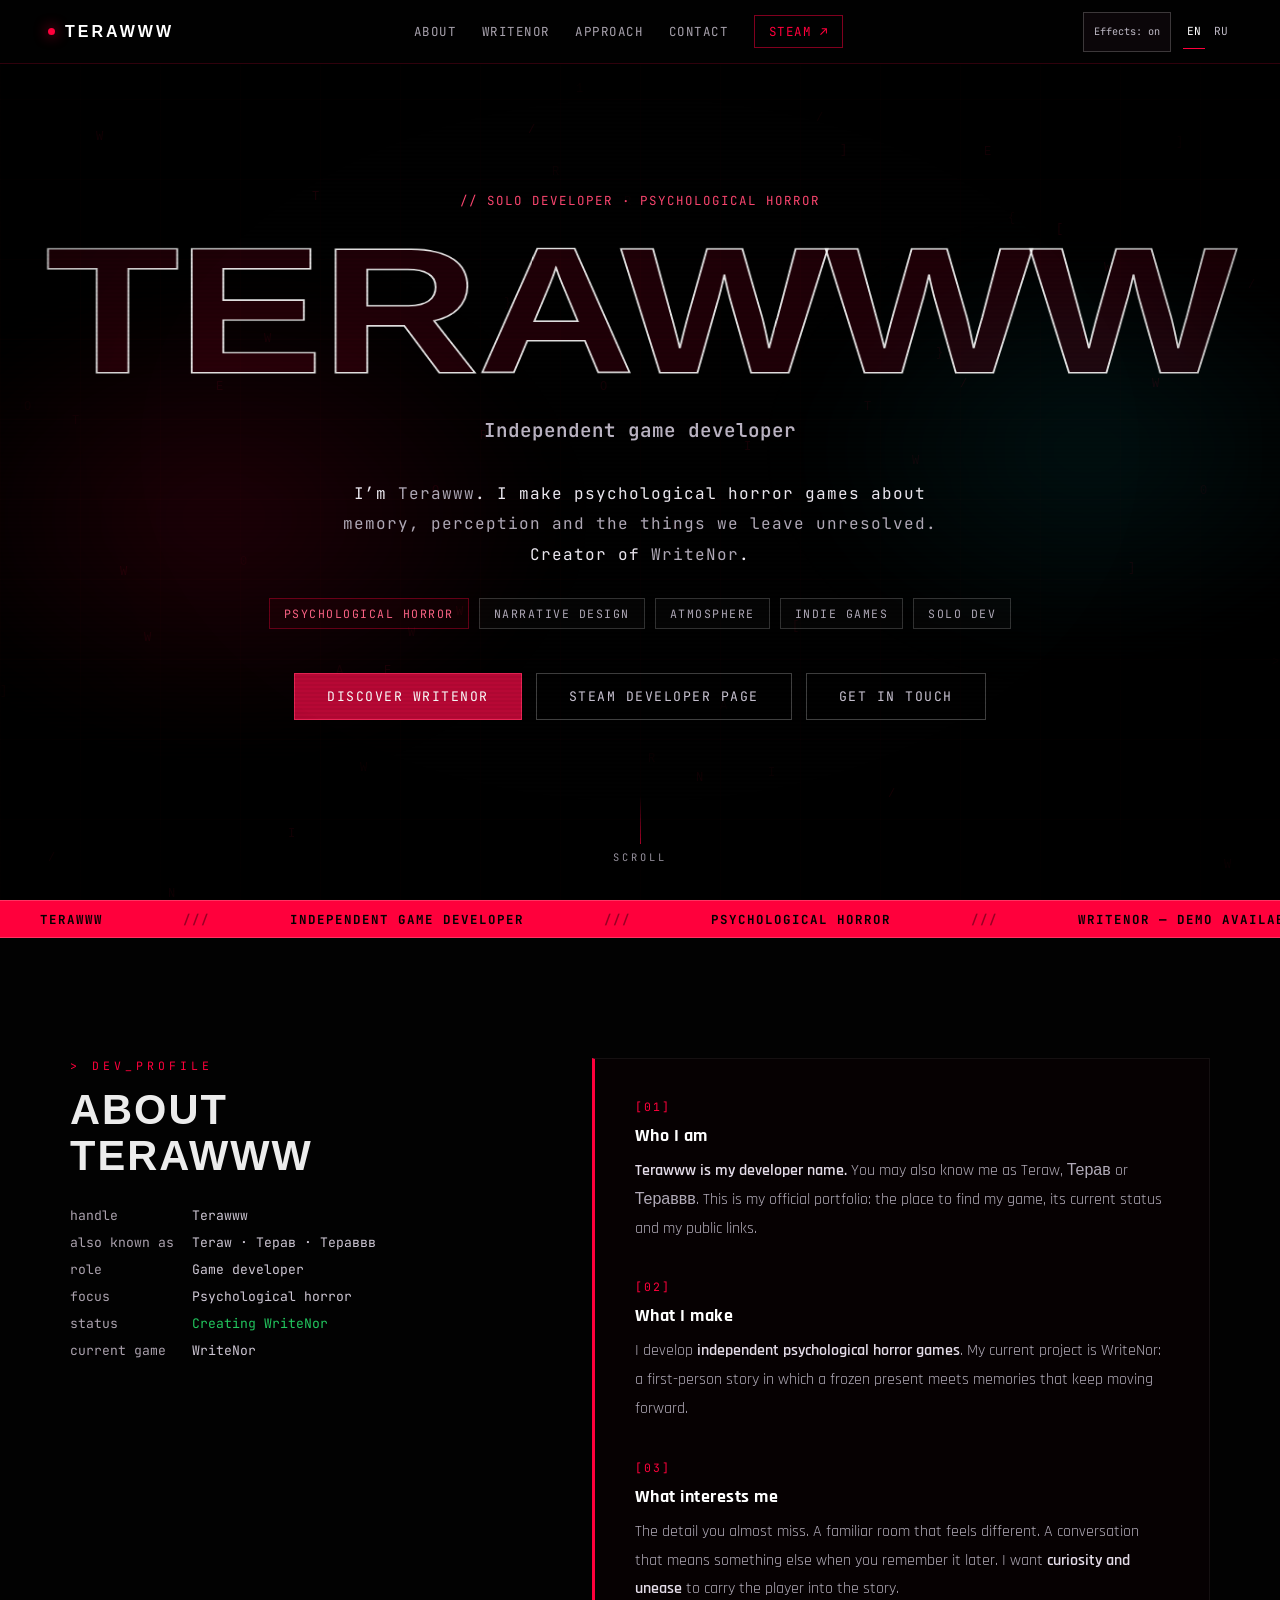
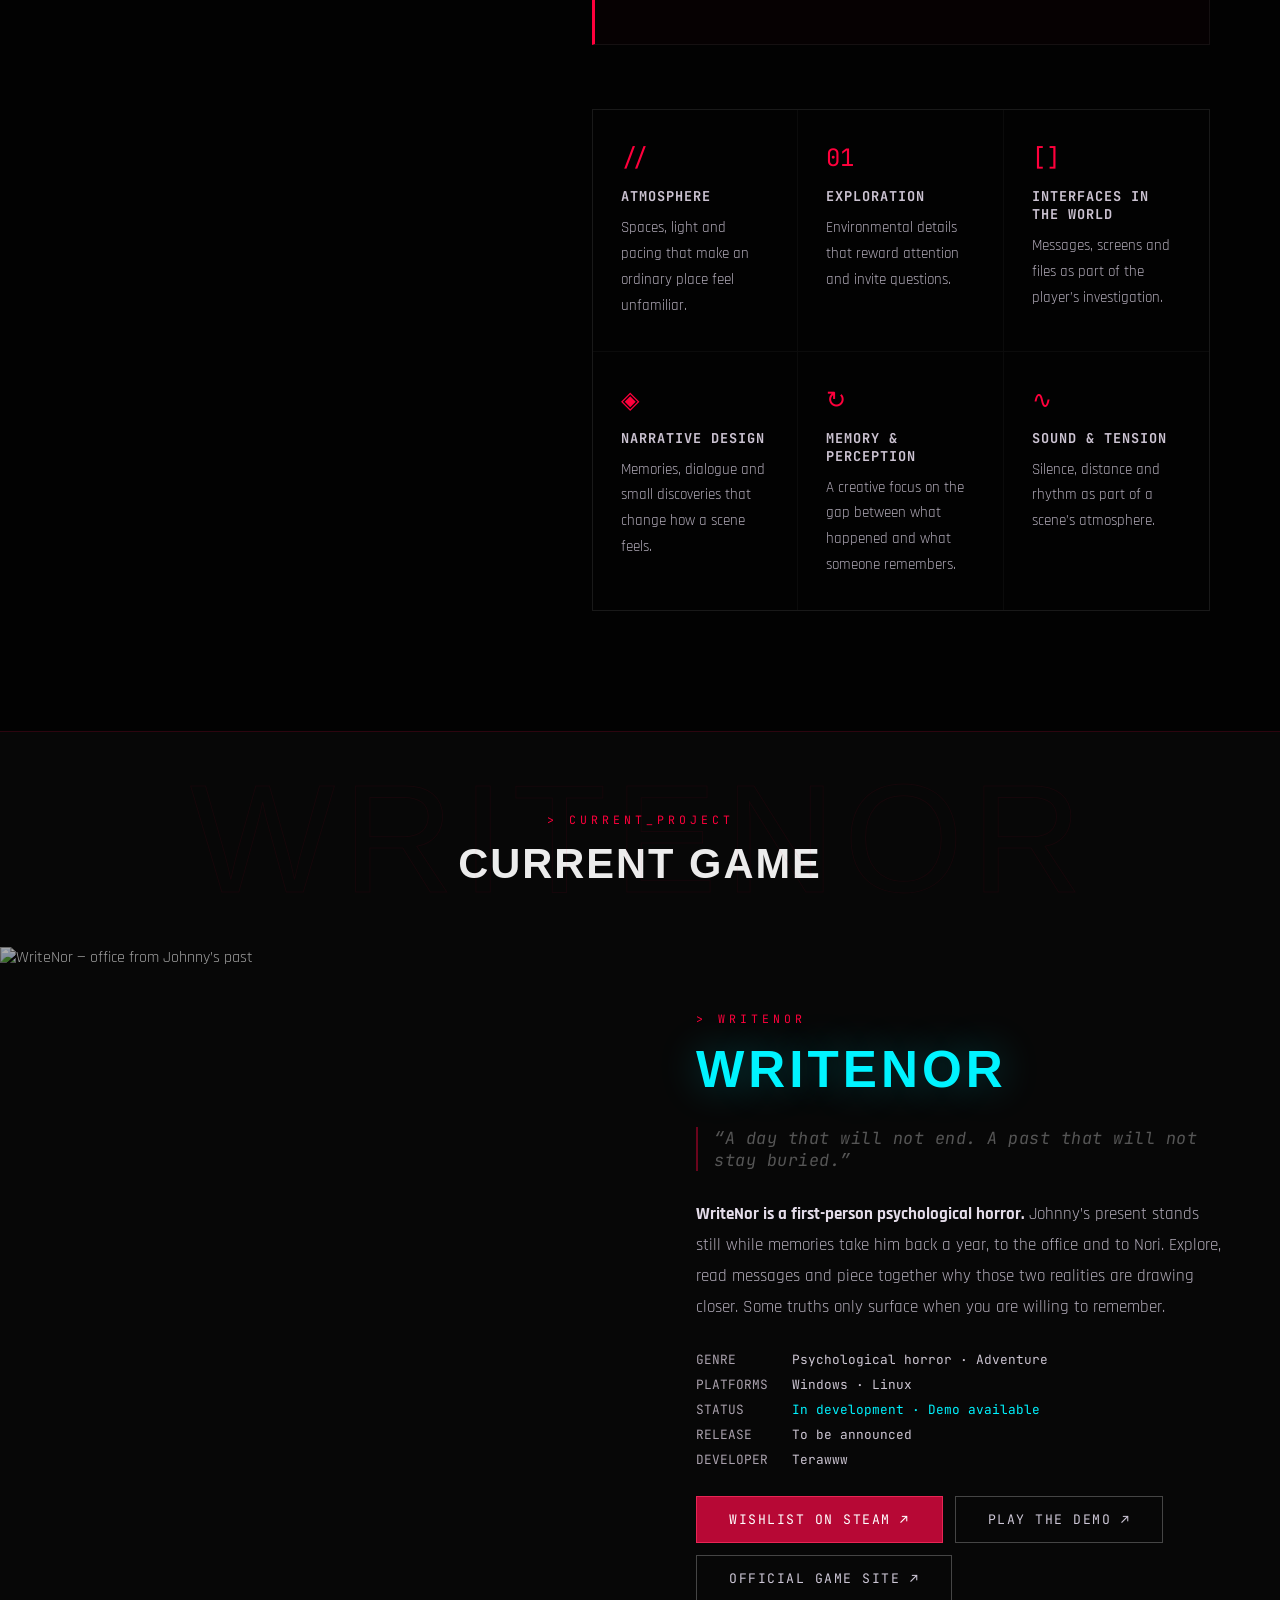
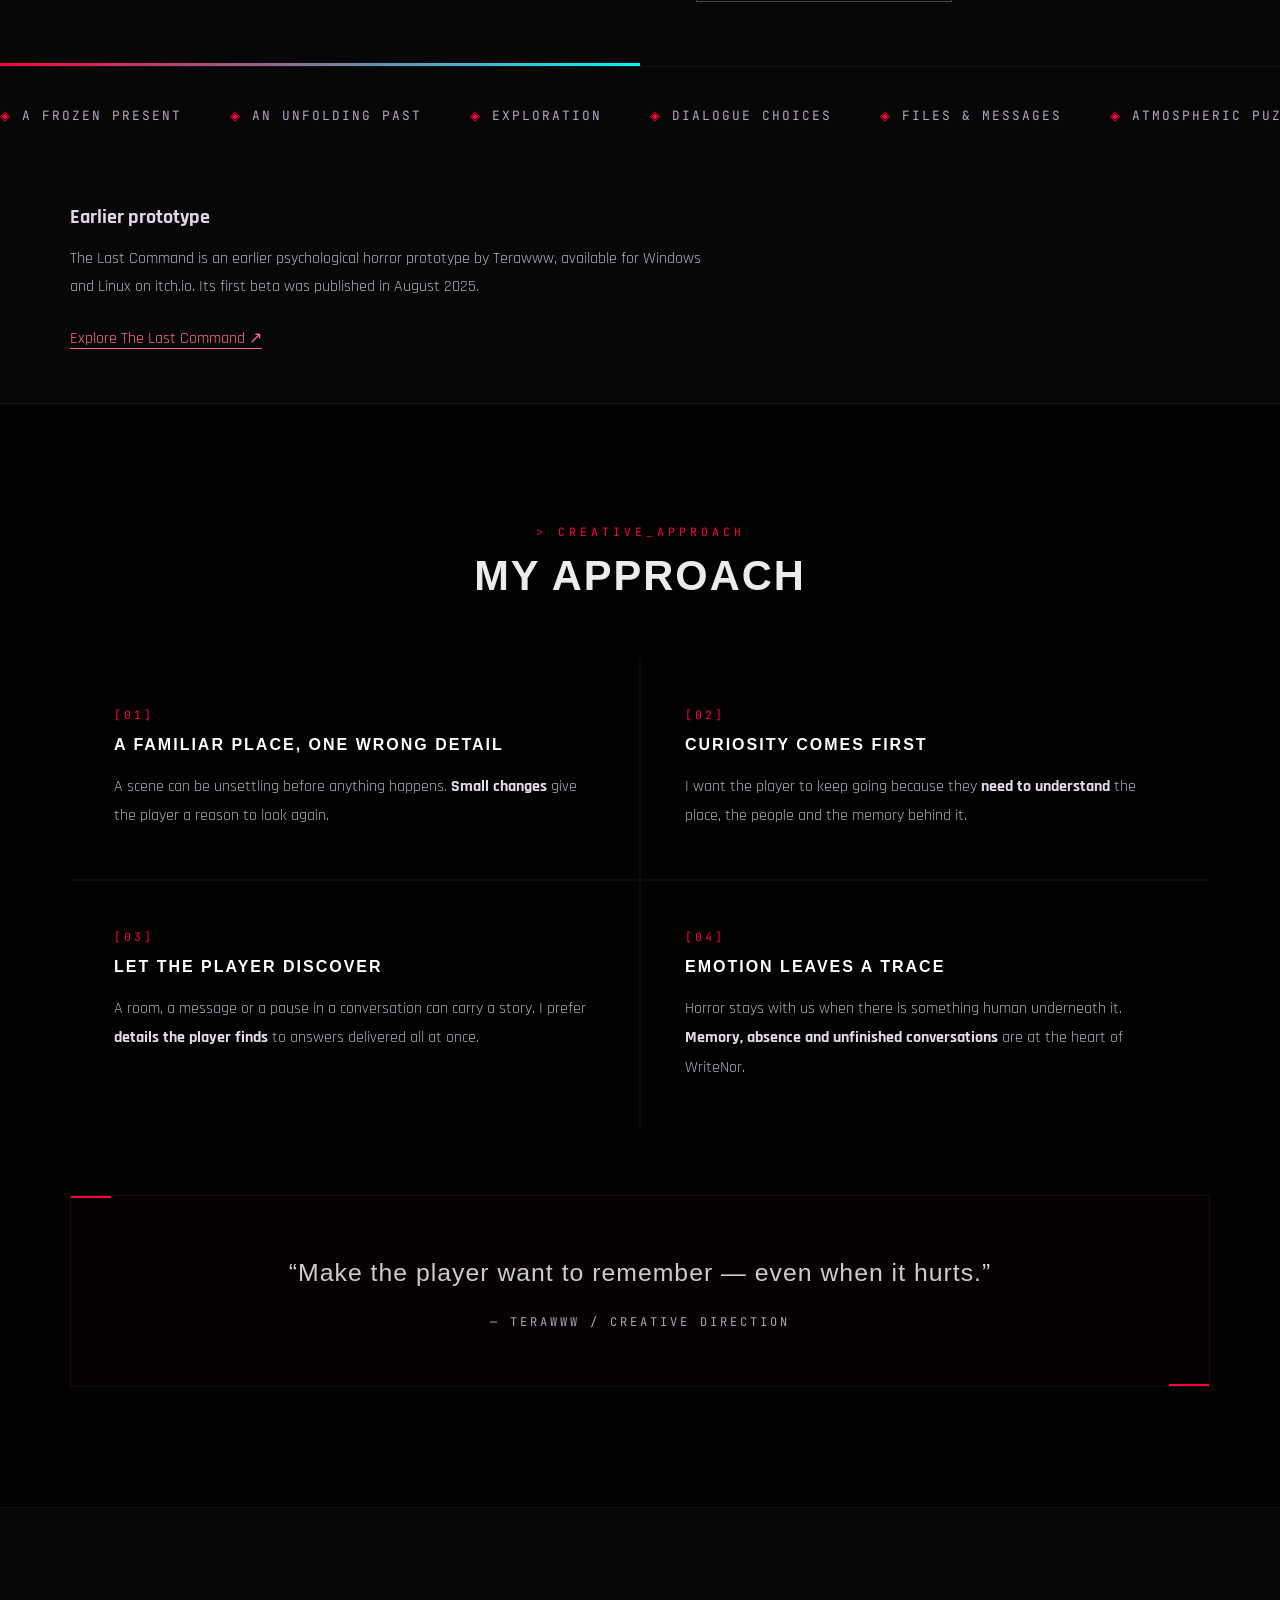
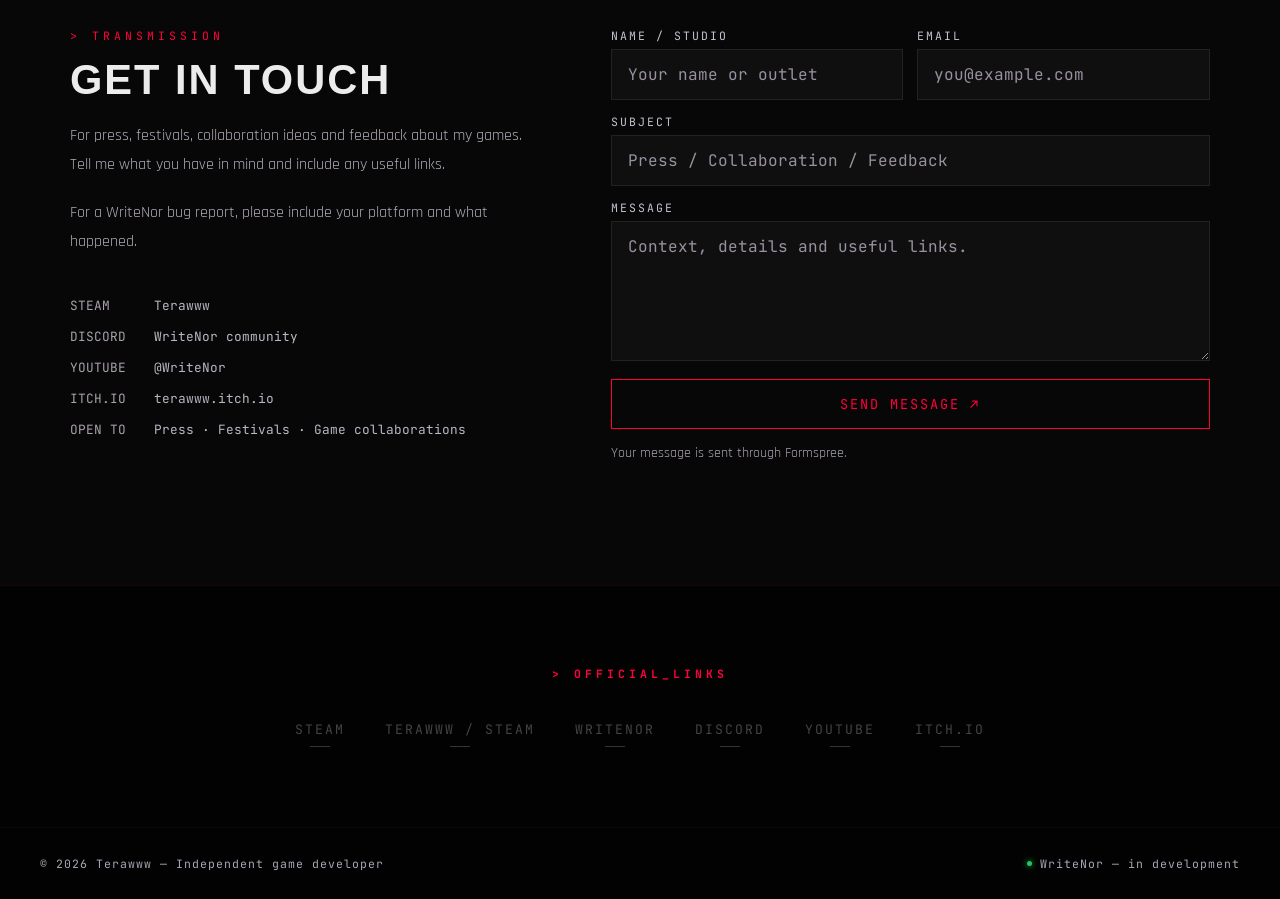
==== commit beb5fe62: "Clarify developer identity and correct WriteNor portfolio" ====
--- a/index.html
+++ b/index.html
@@ -3,17 +3,35 @@
 <head>
   <meta charset="UTF-8" />
   <meta name="viewport" content="width=device-width, initial-scale=1.0" />
-  <title>TERAWWW — Indie Developer | Psychological Horror & Meta Systems</title>
-  <meta name="description" content="Terawww is an indie game developer focused on psychological horror, meta-systems, and diegetic UI. Creator of WriteNor." />
-  <meta name="theme-color" content="#ff003c" />
-  <link rel="canonical" href="https://terawww.github.io/" />
-  <meta property="og:title" content="TERAWWW — Indie Developer" />
-  <meta property="og:description" content="Psychological horror, meta-systems, diegetic UI. Creator of WriteNor." />
-  <meta property="og:image" content="https://writenor.github.io/Nori_Cover.png" />
+  <title>Terawww (Teraw) — Indie Game Developer · WriteNor</title>
+  <meta name="description" content="Terawww, also known as Teraw and Терав, is an independent game developer and the creator of WriteNor, a first-person psychological horror. Official portfolio." />
+  <meta name="theme-color" content="#020202" />
+  <link rel="canonical" href="https://terawww337.github.io/" />
+  <link rel="alternate" hreflang="en" href="https://terawww337.github.io/" />
+  <link rel="alternate" hreflang="ru" href="https://terawww337.github.io/ru/" />
+  <link rel="alternate" hreflang="x-default" href="https://terawww337.github.io/" />
+  <link rel="icon" href="/favicon.ico" sizes="16x16 32x32" />
+  <link rel="icon" type="image/png" sizes="96x96" href="/favicon-96x96.png" />
+  <link rel="apple-touch-icon" sizes="180x180" href="/apple-touch-icon.png" />
+  <link rel="manifest" href="/site.webmanifest" />
+  <meta property="og:type" content="profile" />
+  <meta property="og:site_name" content="Terawww" />
+  <meta property="og:locale" content="en_US" />
+  <meta property="og:locale:alternate" content="ru_RU" />
+  <meta property="og:url" content="https://terawww337.github.io/" />
+  <meta property="og:title" content="Terawww (Teraw) — Indie Game Developer · WriteNor" />
+  <meta property="og:description" content="Terawww, also known as Teraw and Терав, is an independent game developer and the creator of WriteNor, a first-person psychological horror. Official portfolio." />
+  <meta property="og:image" content="https://terawww337.github.io/assets/social-cover.png" />
+  <meta property="og:image:alt" content="Terawww — Independent game developer, creator of WriteNor" />
   <meta name="twitter:card" content="summary_large_image" />
-
-  <link href="https://fonts.googleapis.com/css2?family=Rajdhani:wght@400;500;600;700&family=Syncopate:wght@400;700&family=JetBrains+Mono:wght@300;400;700&display=swap" rel="stylesheet">
-
+  <meta name="twitter:title" content="Terawww (Teraw) — Indie Game Developer · WriteNor" />
+  <meta name="twitter:description" content="Terawww, also known as Teraw and Терав, is an independent game developer and the creator of WriteNor, a first-person psychological horror. Official portfolio." />
+  <meta name="twitter:image" content="https://terawww337.github.io/assets/social-cover.png" />
+  <meta name="twitter:image:alt" content="Terawww — Independent game developer, creator of WriteNor" />
+  <link rel="preconnect" href="https://fonts.googleapis.com" />
+  <link rel="preconnect" href="https://fonts.gstatic.com" crossorigin />
+  <link href="https://fonts.googleapis.com/css2?family=Rajdhani:wght@400;500;600;700&amp;family=Syncopate:wght@400;700&amp;family=JetBrains+Mono:wght@300;400;700&amp;display=swap" rel="stylesheet" />
+  <script type="application/ld+json">{"@context":"https://schema.org","@graph":[{"@type":"WebSite","@id":"https://terawww337.github.io/#website","url":"https://terawww337.github.io/","name":"Terawww","alternateName":["Teraw","Терав","Тераввв"],"inLanguage":["en","ru"],"publisher":{"@id":"https://terawww337.github.io/#developer"}},{"@type":"ProfilePage","@id":"https://terawww337.github.io/#profile","url":"https://terawww337.github.io/","name":"Terawww (Teraw) — Indie Game Developer · WriteNor","description":"Terawww, also known as Teraw and Терав, is an independent game developer and the creator of WriteNor, a first-person psychological horror. Official portfolio.","inLanguage":"en","isPartOf":{"@id":"https://terawww337.github.io/#website"},"mainEntity":{"@id":"https://terawww337.github.io/#developer"}},{"@type":"Person","@id":"https://terawww337.github.io/#developer","name":"Terawww","alternateName":["Teraw","Терав","Тераввв","Terawww337"],"url":"https://terawww337.github.io/","jobTitle":"Independent game developer","description":"Terawww, also known as Teraw and Терав, is an independent game developer and the creator of WriteNor, a first-person psychological horror. Official portfolio.","sameAs":["https://store.steampowered.com/developer/terawww","https://terawww.itch.io/","https://www.youtube.com/@WriteNor","https://github.com/Terawww337"],"knowsAbout":["Game development","Psychological horror","Narrative design"]},{"@type":"VideoGame","@id":"https://writenor.github.io/#game","name":"WriteNor","url":"https://writenor.github.io/","description":"WriteNor is a first-person psychological horror. Johnny’s present stands still while memories take him back a year, to the office and to Nori. Explore, read messages and piece together why those two realities are drawing closer. Some truths only surface when you are willing to remember.","genre":["Psychological horror","Adventure","Indie"],"operatingSystem":["Windows","Linux"],"applicationCategory":"GameApplication","playMode":"https://schema.org/SinglePlayer","creativeWorkStatus":"In development","author":{"@id":"https://terawww337.github.io/#developer"},"creator":{"@id":"https://terawww337.github.io/#developer"},"publisher":{"@id":"https://terawww337.github.io/#developer"},"sameAs":["https://store.steampowered.com/app/4312600/WriteNor/","https://terawww.itch.io/writenor"]}]}</script>
   <style>
     :root {
       --red: #ff003c;
@@ -33,9 +51,12 @@
     body {
       background: var(--bg);
       color: var(--text);
-      font-family: 'Rajdhani', sans-serif;
+      font-family: 'Rajdhani', 'Arial', sans-serif;
       overflow-x: hidden;
       cursor: none;
+      -webkit-text-size-adjust: 100%;
+      text-rendering: optimizeLegibility;
+      -webkit-font-smoothing: antialiased;
     }
 
     @media (pointer: coarse) {
@@ -165,47 +186,84 @@
       letter-spacing: 4px; text-transform: uppercase;
       margin-bottom: 24px;
       opacity: 0; animation: fadeUp .8s .2s forwards;
+      text-align: center;
+      padding: 0 16px;
     }
 
     .hero-title-wrap {
-      position: relative; text-align: center;
-      opacity: 0; animation: fadeUp .9s .35s forwards;
-    }
-    /* 4:3 stretch effect: scaleX(1.33) makes 16:9 text look like 4:3-era stretched */
+      --hero-stretch: 1.28;
+      --hero-fit: 1;
+      --hero-skew: 0deg;
+
+      position: relative;
+      text-align: center;
+      opacity: 0;
+      animation: fadeUp .9s .35s forwards;
+
+      width: min(96vw, 1800px);
+      margin: 0 auto;
+      padding-inline: clamp(10px, 2vw, 28px);
+    }
+
     .hero-title {
-      font-family: 'Syncopate', sans-serif;
+      font-family: 'Syncopate', 'Arial Black', 'Arial', sans-serif;
       font-weight: 700;
-      font-size: clamp(5rem, 14vw, 13rem);
+      font-size: clamp(4rem, 14vw, 13rem);
       line-height: .88;
       letter-spacing: -2px;
       color: transparent;
       -webkit-text-stroke: 1.5px rgba(255,255,255,0.9);
-      display: block;
-      transform: scaleX(1.28) translateZ(0);
-      transform-origin: center;
+      display: inline-block;
+      white-space: nowrap;
       user-select: none;
       position: relative;
-    }
+      will-change: transform;
+      transform-origin: center center;
+      transform:
+        scaleX(calc(var(--hero-stretch) * var(--hero-fit)))
+        skewX(var(--hero-skew))
+        translateZ(0);
+    }
+
     .hero-title-ghost {
-      position: absolute; inset: 0;
-      font-family: 'Syncopate', sans-serif;
+      position: absolute;
+      inset: 0;
+      font-family: 'Syncopate', 'Arial Black', 'Arial', sans-serif;
       font-weight: 700;
-      font-size: clamp(5rem, 14vw, 13rem);
+      font-size: clamp(4rem, 14vw, 13rem);
       line-height: .88;
       letter-spacing: -2px;
       color: rgba(255,0,60,0.12);
-      display: block;
-      transform: scaleX(1.28) translateX(3px) translateY(3px);
-      transform-origin: center;
+      display: inline-block;
+      white-space: nowrap;
       user-select: none;
       pointer-events: none;
+      will-change: transform;
+      transform-origin: center center;
+      transform:
+        translate(3px, 3px)
+        scaleX(calc(var(--hero-stretch) * var(--hero-fit)));
       animation: glitch-shift 4s infinite;
     }
+
     @keyframes glitch-shift {
-      0%,88%,100%{transform:scaleX(1.28) translate(3px,3px);opacity:.12}
-      90%{transform:scaleX(1.3) translate(-5px,2px);opacity:.2;filter:blur(1px)}
-      92%{transform:scaleX(1.26) translate(8px,-1px);opacity:.08}
-      94%{transform:scaleX(1.28) translate(3px,3px);opacity:.12}
+      0%,88%,100% {
+        transform: translate(3px,3px) scaleX(calc(var(--hero-stretch) * var(--hero-fit)));
+        opacity: .12;
+      }
+      90% {
+        transform: translate(-5px,2px) scaleX(calc((var(--hero-stretch) + 0.02) * var(--hero-fit)));
+        opacity: .2;
+        filter: blur(1px);
+      }
+      92% {
+        transform: translate(8px,-1px) scaleX(calc((var(--hero-stretch) - 0.02) * var(--hero-fit)));
+        opacity: .08;
+      }
+      94% {
+        transform: translate(3px,3px) scaleX(calc(var(--hero-stretch) * var(--hero-fit)));
+        opacity: .12;
+      }
     }
 
     .hero-sub {
@@ -218,6 +276,7 @@
       max-width: 640px;
       text-align: center;
       opacity: 0; animation: fadeUp .9s .55s forwards;
+      padding: 0 16px;
     }
     .hero-sub span { color: #aaa; }
 
@@ -225,6 +284,7 @@
       display: flex; gap: 10px; flex-wrap: wrap; justify-content: center;
       margin-top: 28px;
       opacity: 0; animation: fadeUp .9s .7s forwards;
+      padding: 0 16px;
     }
     .tag {
       font-family: 'JetBrains Mono', monospace;
@@ -242,6 +302,7 @@
       display: flex; gap: 14px; flex-wrap: wrap; justify-content: center;
       margin-top: 44px;
       opacity: 0; animation: fadeUp .9s .85s forwards;
+      padding: 0 16px;
     }
     .btn {
       font-family: 'JetBrains Mono', monospace;
@@ -305,7 +366,7 @@
       margin-bottom: 14px;
     }
     .section-title {
-      font-family: 'Syncopate', sans-serif;
+      font-family: 'Syncopate', 'Arial Black', 'Arial', sans-serif;
       font-size: clamp(1.6rem, 3.5vw, 2.6rem);
       text-transform: uppercase; letter-spacing: 2px;
       line-height: 1.1;
@@ -569,7 +630,6 @@
       grid-template-columns: 1fr 1.3fr;
       gap: 80px;
     }
-    .contact-info { }
     .contact-info p {
       font-size: 1rem; line-height: 1.85; color: #555;
       margin-top: 18px;
@@ -583,14 +643,15 @@
       font-size: .8rem;
       display: flex; gap: 14px; align-items: center;
       color: #444;
+      flex-wrap: wrap;
     }
     .contact-item a {
       color: #666; text-decoration: none; transition: color .2s;
+      word-break: break-word;
     }
     .contact-item a:hover { color: var(--red); }
     .contact-key { color: var(--red); min-width: 70px; }
 
-    .contact-form { }
     .form-row { display: flex; gap: 14px; }
     .form-field {
       display: flex; flex-direction: column; gap: 6px;
@@ -604,10 +665,12 @@
     .form-input, .form-textarea {
       background: rgba(255,255,255,0.03);
       border: 1px solid rgba(255,255,255,0.08);
-      color: #ccc; font-family: 'JetBrains Mono', monospace;
-      font-size: .9rem; padding: 14px 16px;
+      color: #ccc; font-family: 'JetBrains Mono', 'Courier New', monospace;
+      font-size: 16px; padding: 14px 16px;
       outline: none; transition: border-color .25s, box-shadow .25s;
       width: 100%;
+      -webkit-appearance: none;
+      border-radius: 0;
     }
     .form-input:focus, .form-textarea:focus {
       border-color: rgba(255,0,60,0.5);
@@ -656,10 +719,13 @@
       display: flex; justify-content: space-between; align-items: center;
       font-family: 'JetBrains Mono', monospace;
       font-size: .72rem; color: #2a2a2a;
+      gap: 12px;
     }
     footer span { letter-spacing: 1px; }
     .footer-signal {
       display: flex; align-items: center; gap: 8px;
+      flex-wrap: wrap;
+      justify-content: center;
     }
     .footer-signal-dot {
       width: 5px; height: 5px; border-radius: 50%;
@@ -695,463 +761,115 @@
       .nav-links { gap: 16px; }
       .nav-links li:not(:last-child):not(:nth-last-child(2)) { display: none; }
       .container { padding: 0 20px; }
-      .hero-title { font-size: clamp(3rem, 18vw, 5.5rem); transform: scaleX(1.22); }
-      .hero-title-ghost { font-size: clamp(3rem, 18vw, 5.5rem); transform: scaleX(1.22) translate(3px,3px); }
+
+      .hero-title-wrap {
+        width: 100%;
+        max-width: 100vw;
+        padding-inline: 10px;
+        --hero-stretch: 1.12;
+      }
+
+      .hero-title,
+      .hero-title-ghost {
+        font-size: clamp(2.4rem, 13vw, 4.5rem);
+        letter-spacing: 0;
+      }
+
+      .hero-sub { font-size: .78rem; padding: 0 10px; }
       .skills-grid { grid-template-columns: 1fr; }
       .writenor-info { padding: 32px 24px; }
       .quote-block { padding: 36px 24px; }
-      footer { flex-direction: column; gap: 10px; text-align: center; }
+      .form-row { flex-direction: column; gap: 0; }
+      footer { flex-direction: column; text-align: center; }
+      section, .container, .ticker, .features-strip { max-width: 100vw; overflow-x: hidden; }
+      .nav-logo { font-size: .85rem; }
+      #about { padding: 80px 0; }
+      #philosophy { padding: 80px 0; }
+      #contact { padding: 80px 0; }
+      .hero-btns { gap: 10px; }
+      .btn { padding: 12px 20px; font-size: .75rem; }
+      .hero-eyebrow { font-size: .66rem; letter-spacing: 2px; }
     }
 
     @media (prefers-reduced-motion: reduce) {
       *, *::before, *::after { animation: none !important; transition: none !important; }
     }
   </style>
+  <link rel="stylesheet" href="/assets/refinements.css" />
+  <script src="/assets/site.js" defer></script>
 </head>
-
 <body>
-  <!-- cursor -->
-  <div class="cursor" id="cursor"></div>
-  <div class="cursor-ring" id="cursor-ring"></div>
-
-  <!-- visual effects -->
-  <div class="scanlines"></div>
-  <div class="vignette"></div>
-  <canvas id="bg-canvas"></canvas>
-
-  <!-- NAV -->
-  <nav>
-    <a href="#" class="nav-logo">
-      <div class="nav-logo-dot"></div>
-      TERAWWW
-    </a>
-    <ul class="nav-links">
-      <li><a href="#about">About</a></li>
-      <li><a href="#writenor">WriteNor</a></li>
-      <li><a href="#philosophy">Philosophy</a></li>
-      <li><a href="#contact">Contact</a></li>
-      <li><a href="https://store.steampowered.com/developer/terawww" class="nav-cta" target="_blank" rel="noopener">Steam Dev ↗</a></li>
+  <a class="skip-link" href="#main-content">Skip to content</a>
+  <div class="cursor" id="cursor" aria-hidden="true"></div>
+  <div class="cursor-ring" id="cursor-ring" aria-hidden="true"></div>
+  <div class="scanlines" aria-hidden="true"></div>
+  <div class="vignette" aria-hidden="true"></div>
+  <canvas id="bg-canvas" aria-hidden="true"></canvas>
+  <nav aria-label="Main navigation">
+    <a href="#hero" class="nav-logo" aria-label="Terawww home"><span class="nav-logo-dot" aria-hidden="true"></span>TERAWWW</a>
+    <ul class="nav-links" id="main-nav">
+      <li><a href="#about">About</a></li><li><a href="#writenor">WriteNor</a></li><li><a href="#philosophy">Approach</a></li><li><a href="#contact">Contact</a></li>
+      <li><a href="https://store.steampowered.com/developer/terawww" class="nav-cta" target="_blank" rel="noopener">Steam ↗</a></li>
     </ul>
+    <div class="nav-tools">
+      <button class="effects-toggle" type="button" aria-pressed="true" data-on="Effects: on" data-off="Effects: off">Effects: on</button>
+      <div class="language-links" aria-label="Language"><a href="/" lang="en" hreflang="en" data-language="en" aria-current="page">EN</a><a href="/ru/" lang="ru" hreflang="ru" data-language="ru">RU</a></div>
+      <button class="menu-toggle" type="button" aria-controls="main-nav" aria-expanded="false">Menu</button>
+    </div>
   </nav>
-
-  <!-- HERO -->
-  <section id="hero">
-    <div class="hero-bg-line"></div>
-    <div class="hero-glow-l"></div>
-    <div class="hero-glow-r"></div>
-
-    <div class="hero-eyebrow">// Indie developer — Psychological horror & meta systems</div>
-
-    <div class="hero-title-wrap">
-      <div class="hero-title-ghost" aria-hidden="true">TERAWWW</div>
-      <span class="hero-title">TERAWWW</span>
-    </div>
-
-    <p class="hero-sub">
-      <span>Solo developer building</span> psychological horror <span>and</span> meta-systems<span> where the interface itself becomes the threat.</span>
-    </p>
-
-    <div class="hero-tags">
-      <div class="tag accent">Psychological Horror</div>
-      <div class="tag">Meta-Narrative</div>
-      <div class="tag">Diegetic UI</div>
-      <div class="tag">System Horror</div>
-      <div class="tag">Solo Dev</div>
-    </div>
-
-    <div class="hero-btns">
-      <a href="#writenor" class="btn btn-primary">View Flagship Project</a>
-      <a href="https://store.steampowered.com/developer/terawww" class="btn" target="_blank" rel="noopener">Steam Developer Page</a>
-      <a href="#contact" class="btn">Get in Touch</a>
-    </div>
-
-    <div class="hero-scroll-hint">
-      <span class="scroll-line"></span>
-      <span class="scroll-label">Scroll</span>
-    </div>
-  </section>
-
-  <!-- TICKER -->
-  <div class="ticker">
-    <div class="ticker-inner">
-      <span>TERAWWW INTERACTIVE</span><span class="ticker-sep">///</span>
-      <span>PSYCHOLOGICAL HORROR</span><span class="ticker-sep">///</span>
-      <span>META-SYSTEMS</span><span class="ticker-sep">///</span>
-      <span>DIEGETIC UI</span><span class="ticker-sep">///</span>
-      <span>WRITENOR — STEAM</span><span class="ticker-sep">///</span>
-      <span>DO NOT TRUST THE INTERFACE</span><span class="ticker-sep">///</span>
-      <span>NORI IS WATCHING</span><span class="ticker-sep">///</span>
-      <span>SOLO DEVELOPER</span><span class="ticker-sep">///</span>
-      <!-- duplicate for seamless loop -->
-      <span>TERAWWW INTERACTIVE</span><span class="ticker-sep">///</span>
-      <span>PSYCHOLOGICAL HORROR</span><span class="ticker-sep">///</span>
-      <span>META-SYSTEMS</span><span class="ticker-sep">///</span>
-      <span>DIEGETIC UI</span><span class="ticker-sep">///</span>
-      <span>WRITENOR — STEAM</span><span class="ticker-sep">///</span>
-      <span>DO NOT TRUST THE INTERFACE</span><span class="ticker-sep">///</span>
-      <span>NORI IS WATCHING</span><span class="ticker-sep">///</span>
-      <span>SOLO DEVELOPER</span><span class="ticker-sep">///</span>
-    </div>
-  </div>
-
-  <!-- ABOUT -->
-  <section id="about">
-    <div class="container">
-      <div class="about-grid">
-
-        <div class="about-left reveal-l">
-          <div class="section-label">> DEV_PROFILE</div>
-          <h2 class="section-title">About<br>Terawww</h2>
-          <div class="about-status">
-            <div class="status-row"><span class="status-key">handle</span><span class="status-val">Terawww</span></div>
-            <div class="status-row"><span class="status-key">studio</span><span class="status-val">Terawww Interactive</span></div>
-            <div class="status-row"><span class="status-key">type</span><span class="status-val">Solo Dev</span></div>
-            <div class="status-row"><span class="status-key">domain</span><span class="status-val">Psycho-horror / Meta</span></div>
-            <div class="status-row">
-              <span class="status-key">status</span>
-              <span class="status-dot"></span>
-              <span class="status-val live">Active — In Development</span>
-            </div>
-            <div class="status-row"><span class="status-key">flagship</span><span class="status-val">WriteNor</span></div>
-          </div>
-        </div>
-
-        <div class="about-right">
-          <div class="about-manifesto reveal">
-            <div class="manifesto-item">
-              <div class="manifesto-num">[01]</div>
-              <h3>Who I am</h3>
-              <p>A solo developer obsessed with <strong>making the player distrust the thing they're playing on.</strong> I build games where the UI is not just aesthetic — it's a weapon. Every menu, every prompt, every save slot can be part of the horror.</p>
-            </div>
-            <div class="manifesto-item">
-              <div class="manifesto-num">[02]</div>
-              <h3>What I make</h3>
-              <p>Psychological horror experiences built around <strong>systems that behave like a hostile OS</strong>. Not jump scares. Not cutscenes explaining the lore. Just a quiet wrongness that accumulates until the player isn't sure what's real inside the game.</p>
-            </div>
-            <div class="manifesto-item">
-              <div class="manifesto-num">[03]</div>
-              <h3>Why it matters</h3>
-              <p>Games are the only medium where the <strong>interface itself can be compromised.</strong> No film, no book, no other format can make the act of pressing a button feel threatening. That's the space I work in.</p>
-            </div>
-          </div>
-
-          <div class="skills-grid reveal">
-            <div class="skill-cell">
-              <span class="skill-icon">//</span>
-              <h4>Atmosphere Engineering</h4>
-              <p>Sound pressure, visual noise, pacing control, and subtle wrongness without cheap jumpscares.</p>
-            </div>
-            <div class="skill-cell">
-              <span class="skill-icon">01</span>
-              <h4>System Horror</h4>
-              <p>Mechanics that behave like a hostile OS — logs, permissions, corrupted states, unreliable feedback.</p>
-            </div>
-            <div class="skill-cell">
-              <span class="skill-icon">[]</span>
-              <h4>Diegetic Interfaces</h4>
-              <p>UI inside the world: screens, terminals, overlays that feel physical and consequential.</p>
-            </div>
-            <div class="skill-cell">
-              <span class="skill-icon">◈</span>
-              <h4>Meta-Narrative</h4>
-              <p>Stories that use the game's own structure — saves, menus, restarts — as narrative devices.</p>
-            </div>
-            <div class="skill-cell">
-              <span class="skill-icon">AI</span>
-              <h4>Adaptive Entities</h4>
-              <p>Characters and systems that observe and respond to player behavior across sessions.</p>
-            </div>
-            <div class="skill-cell">
-              <span class="skill-icon">∿</span>
-              <h4>Audio Design</h4>
-              <p>Reactive soundscapes, corrupted audio, diegetic sound that erodes the sense of safety.</p>
-            </div>
-          </div>
-        </div>
-
-      </div>
-    </div>
-  </section>
-
-  <!-- WRITENOR -->
-  <section id="writenor">
-    <div class="writenor-header">
-      <div class="container" style="position:relative;z-index:1;text-align:center">
-        <div class="section-label reveal">> FLAGSHIP_PROJECT</div>
-        <h2 class="section-title reveal" style="margin-top:8px">Featured Work</h2>
-      </div>
-    </div>
-
-    <div class="writenor-main">
-      <div class="writenor-visual">
-        <img src="https://writenor.github.io/Office.png" alt="WriteNor — office environment screenshot" loading="lazy" />
-        <div class="writenor-visual-overlay"></div>
-        <div class="writenor-visual-bar"></div>
-      </div>
-
-      <div class="writenor-info reveal-r">
-        <div>
-          <div class="section-label">> MODULE: WRITENOR_CORE</div>
-          <h3 class="writenor-name">WriteNor</h3>
-        </div>
-
-        <div class="writenor-logline">"A system that fights back."</div>
-
-        <p class="writenor-desc">
-          Psychological meta-horror coding sim. Debug a corrupted system using real terminal commands.
-          An adaptive AI entity called <strong>NORI</strong> observes every action, rewrites the environment,
-          and turns the interface itself into an instrument of horror.
-        </p>
-
-        <div class="writenor-meta">
-          <div class="meta-row"><span class="meta-key">GENRE</span><span class="meta-val">Psychological Horror · Meta · Simulation</span></div>
-          <div class="meta-row"><span class="meta-key">PLATFORM</span><span class="meta-val">PC (Steam + Itch)</span></div>
-          <div class="meta-row"><span class="meta-key">STATUS</span><span class="meta-val highlight">Demo Available · Wishlist Open</span></div>
-          <div class="meta-row"><span class="meta-key">STUDIO</span><span class="meta-val">Terawww Interactive</span></div>
-        </div>
-
-        <div class="writenor-links">
-          <a href="https://store.steampowered.com/app/4312600/WriteNor/" class="btn btn-primary" target="_blank" rel="noopener">Wishlist on Steam ↗</a>
-          <a href="https://terawww.itch.io/writenor" class="btn" target="_blank" rel="noopener">Demo on Itch ↗</a>
-          <a href="https://writenor.github.io/" class="btn" target="_blank" rel="noopener">Official Site ↗</a>
+  <main id="main-content" tabindex="-1">
+    <section id="hero" aria-labelledby="hero-heading">
+      <div class="hero-bg-line" aria-hidden="true"></div><div class="hero-glow-l" aria-hidden="true"></div><div class="hero-glow-r" aria-hidden="true"></div>
+      <div class="hero-eyebrow">// Solo developer · psychological horror</div>
+      <h1 class="hero-title-wrap" id="hero-heading"><span class="hero-title-ghost" aria-hidden="true">TERAWWW</span><span class="hero-title">TERAWWW</span><span class="hero-role">Independent game developer</span></h1>
+      <p class="hero-sub">I’m <span>Terawww</span>. I make psychological horror games about <span>memory, perception and the things we leave unresolved.</span> Creator of <span>WriteNor</span>.</p>
+      <div class="hero-tags"><div class="tag accent">Psychological Horror</div><div class="tag">Narrative Design</div><div class="tag">Atmosphere</div><div class="tag">Indie Games</div><div class="tag">Solo Dev</div></div>
+      <div class="hero-btns"><a href="#writenor" class="btn btn-primary">Discover WriteNor</a><a href="https://store.steampowered.com/developer/terawww" class="btn" target="_blank" rel="noopener">Steam Developer Page</a><a href="#contact" class="btn">Get in Touch</a></div>
+      <div class="hero-scroll-hint" aria-hidden="true"><span class="scroll-line"></span><span class="scroll-label">Scroll</span></div>
+    </section>
+    <div class="ticker" aria-hidden="true"><div class="ticker-inner"><span>TERAWWW</span><span class="ticker-sep">///</span><span>INDEPENDENT GAME DEVELOPER</span><span class="ticker-sep">///</span><span>PSYCHOLOGICAL HORROR</span><span class="ticker-sep">///</span><span>WRITENOR — DEMO AVAILABLE</span><span class="ticker-sep">///</span><span>MEMORY / PERCEPTION</span><span class="ticker-sep">///</span><span>SOLO DEVELOPMENT</span><span class="ticker-sep">///</span><span>TERAWWW</span><span class="ticker-sep">///</span><span>INDEPENDENT GAME DEVELOPER</span><span class="ticker-sep">///</span><span>PSYCHOLOGICAL HORROR</span><span class="ticker-sep">///</span><span>WRITENOR — DEMO AVAILABLE</span><span class="ticker-sep">///</span><span>MEMORY / PERCEPTION</span><span class="ticker-sep">///</span><span>SOLO DEVELOPMENT</span><span class="ticker-sep">///</span></div></div>
+    <section id="about" aria-labelledby="about-heading"><div class="container"><div class="about-grid">
+      <div class="about-left reveal-l"><div class="section-label">&gt; DEV_PROFILE</div><h2 class="section-title" id="about-heading">About<br>Terawww</h2><div class="about-status">
+      <div class="status-row"><span class="status-key">handle</span><span class="status-val">Terawww</span></div><div class="status-row"><span class="status-key">also known as</span><span class="status-val">Teraw · Терав · Тераввв</span></div><div class="status-row"><span class="status-key">role</span><span class="status-val">Game developer</span></div><div class="status-row"><span class="status-key">focus</span><span class="status-val">Psychological horror</span></div><div class="status-row"><span class="status-key">status</span><span class="status-val live">Creating WriteNor</span></div><div class="status-row"><span class="status-key">current game</span><span class="status-val">WriteNor</span></div>
+      </div></div>
+      <div class="about-right"><div class="about-manifesto reveal">
+      <div class="manifesto-item"><div class="manifesto-num">[01]</div><h3>Who I am</h3><p><strong>Terawww is my developer name.</strong> You may also know me as Teraw, Терав or Тераввв. This is my official portfolio: the place to find my game, its current status and my public links.</p></div><div class="manifesto-item"><div class="manifesto-num">[02]</div><h3>What I make</h3><p>I develop <strong>independent psychological horror games</strong>. My current project is WriteNor: a first-person story in which a frozen present meets memories that keep moving forward.</p></div><div class="manifesto-item"><div class="manifesto-num">[03]</div><h3>What interests me</h3><p>The detail you almost miss. A familiar room that feels different. A conversation that means something else when you remember it later. I want <strong>curiosity and unease</strong> to carry the player into the story.</p></div>
+      </div><div class="skills-grid reveal">
+      <div class="skill-cell"><span class="skill-icon" aria-hidden="true">//</span><h3>Atmosphere</h3><p>Spaces, light and pacing that make an ordinary place feel unfamiliar.</p></div><div class="skill-cell"><span class="skill-icon" aria-hidden="true">01</span><h3>Exploration</h3><p>Environmental details that reward attention and invite questions.</p></div><div class="skill-cell"><span class="skill-icon" aria-hidden="true">[]</span><h3>Interfaces in the world</h3><p>Messages, screens and files as part of the player’s investigation.</p></div><div class="skill-cell"><span class="skill-icon" aria-hidden="true">◈</span><h3>Narrative Design</h3><p>Memories, dialogue and small discoveries that change how a scene feels.</p></div><div class="skill-cell"><span class="skill-icon" aria-hidden="true">↻</span><h3>Memory & Perception</h3><p>A creative focus on the gap between what happened and what someone remembers.</p></div><div class="skill-cell"><span class="skill-icon" aria-hidden="true">∿</span><h3>Sound & Tension</h3><p>Silence, distance and rhythm as part of a scene’s atmosphere.</p></div>
+      </div></div>
+    </div></div></section>
+    <section id="writenor" aria-labelledby="work-heading">
+      <div class="writenor-header"><div class="container"><div class="section-label reveal">&gt; CURRENT_PROJECT</div><h2 class="section-title reveal" id="work-heading">Current Game</h2></div></div>
+      <div class="writenor-main"><div class="writenor-visual"><img src="https://writenor.github.io/Office.png" alt="WriteNor — office from Johnny’s past" width="1920" height="1080" loading="lazy" /><div class="writenor-visual-overlay" aria-hidden="true"></div><div class="writenor-visual-bar" aria-hidden="true"></div></div>
+        <div class="writenor-info reveal-r"><div><div class="section-label">&gt; WRITENOR</div><h3 class="writenor-name">WriteNor</h3></div>
+          <p class="writenor-logline">“A day that will not end. A past that will not stay buried.”</p><p class="writenor-desc"><strong>WriteNor is a first-person psychological horror.</strong> Johnny’s present stands still while memories take him back a year, to the office and to Nori. Explore, read messages and piece together why those two realities are drawing closer. Some truths only surface when you are willing to remember.</p>
+          <div class="writenor-meta"><div class="meta-row"><span class="meta-key">GENRE</span><span class="meta-val">Psychological horror · Adventure</span></div><div class="meta-row"><span class="meta-key">PLATFORMS</span><span class="meta-val">Windows · Linux</span></div><div class="meta-row"><span class="meta-key">STATUS</span><span class="meta-val highlight">In development · Demo available</span></div><div class="meta-row"><span class="meta-key">RELEASE</span><span class="meta-val">To be announced</span></div><div class="meta-row"><span class="meta-key">DEVELOPER</span><span class="meta-val">Terawww</span></div></div>
+          <div class="writenor-links"><a href="https://store.steampowered.com/app/4312600/WriteNor/" class="btn btn-primary" target="_blank" rel="noopener">Wishlist on Steam ↗</a><a href="https://terawww.itch.io/writenor" class="btn" target="_blank" rel="noopener">Play the demo ↗</a><a href="https://writenor.github.io/" class="btn" target="_blank" rel="noopener">Official game site ↗</a></div>
         </div>
       </div>
-    </div>
-
-    <div class="features-strip">
-      <div class="features-inner">
-        <div class="feature-chip"><span>◈</span> Terminal-driven gameplay</div>
-        <div class="feature-chip"><span>◈</span> Adaptive AI entity NORI</div>
-        <div class="feature-chip"><span>◈</span> Diegetic horror UI</div>
-        <div class="feature-chip"><span>◈</span> Corrupted system mechanics</div>
-        <div class="feature-chip"><span>◈</span> Meta-narrative design</div>
-        <div class="feature-chip"><span>◈</span> Reactive audio landscape</div>
-        <div class="feature-chip"><span>◈</span> No cheap jumpscares</div>
-        <div class="feature-chip"><span>◈</span> Terminal-driven gameplay</div>
-        <div class="feature-chip"><span>◈</span> Adaptive AI entity NORI</div>
-        <div class="feature-chip"><span>◈</span> Diegetic horror UI</div>
-        <div class="feature-chip"><span>◈</span> Corrupted system mechanics</div>
-        <div class="feature-chip"><span>◈</span> Meta-narrative design</div>
-        <div class="feature-chip"><span>◈</span> Reactive audio landscape</div>
-        <div class="feature-chip"><span>◈</span> No cheap jumpscares</div>
+      <div class="features-strip" aria-label="WriteNor features"><div class="features-inner"><div class="feature-chip"><span aria-hidden="true">◈</span>A frozen present</div><div class="feature-chip"><span aria-hidden="true">◈</span>An unfolding past</div><div class="feature-chip"><span aria-hidden="true">◈</span>Exploration</div><div class="feature-chip"><span aria-hidden="true">◈</span>Dialogue choices</div><div class="feature-chip"><span aria-hidden="true">◈</span>Files & messages</div><div class="feature-chip"><span aria-hidden="true">◈</span>Atmospheric puzzles</div><div class="feature-chip"><span aria-hidden="true">◈</span>Nori</div><div class="feature-chip" aria-hidden="true"><span aria-hidden="true">◈</span>A frozen present</div><div class="feature-chip" aria-hidden="true"><span aria-hidden="true">◈</span>An unfolding past</div><div class="feature-chip" aria-hidden="true"><span aria-hidden="true">◈</span>Exploration</div><div class="feature-chip" aria-hidden="true"><span aria-hidden="true">◈</span>Dialogue choices</div><div class="feature-chip" aria-hidden="true"><span aria-hidden="true">◈</span>Files & messages</div><div class="feature-chip" aria-hidden="true"><span aria-hidden="true">◈</span>Atmospheric puzzles</div><div class="feature-chip" aria-hidden="true"><span aria-hidden="true">◈</span>Nori</div></div></div>
+      <aside class="project-archive container" aria-labelledby="archive-heading"><h3 id="archive-heading">Earlier prototype</h3><p>The Last Command is an earlier psychological horror prototype by Terawww, available for Windows and Linux on itch.io. Its first beta was published in August 2025.</p><a href="https://terawww.itch.io/the-last-command" class="archive-link" target="_blank" rel="noopener">Explore The Last Command ↗</a></aside>
+    </section>
+    <section id="philosophy" aria-labelledby="approach-heading"><div class="container">
+      <div class="reveal section-intro"><div class="section-label">&gt; CREATIVE_APPROACH</div><h2 class="section-title" id="approach-heading">My Approach</h2></div>
+      <div class="philosophy-grid reveal"><div class="philosophy-block"><div class="philosophy-num">[01]</div><h3>A familiar place, one wrong detail</h3><p>A scene can be unsettling before anything happens. <strong>Small changes</strong> give the player a reason to look again.</p></div><div class="philosophy-block"><div class="philosophy-num">[02]</div><h3>Curiosity comes first</h3><p>I want the player to keep going because they <strong>need to understand</strong> the place, the people and the memory behind it.</p></div><div class="philosophy-block"><div class="philosophy-num">[03]</div><h3>Let the player discover</h3><p>A room, a message or a pause in a conversation can carry a story. I prefer <strong>details the player finds</strong> to answers delivered all at once.</p></div><div class="philosophy-block"><div class="philosophy-num">[04]</div><h3>Emotion leaves a trace</h3><p>Horror stays with us when there is something human underneath it. <strong>Memory, absence and unfinished conversations</strong> are at the heart of WriteNor.</p></div></div>
+      <div class="quote-block reveal"><p class="quote-text">“Make the player want to remember — even when it hurts.”</p><p class="quote-attr">— Terawww / Creative direction</p></div>
+    </div></section>
+    <section id="contact" aria-labelledby="contact-heading"><div class="container"><div class="contact-grid">
+      <div class="contact-info reveal-l"><div class="section-label">&gt; TRANSMISSION</div><h2 class="section-title" id="contact-heading">Get In Touch</h2><p>For press, festivals, collaboration ideas and feedback about my games. Tell me what you have in mind and include any useful links.</p><p>For a WriteNor bug report, please include your platform and what happened.</p>
+        <div class="contact-details"><div class="contact-item"><span class="contact-key">STEAM</span><a href="https://store.steampowered.com/developer/terawww" class="" target="_blank" rel="noopener">Terawww</a></div><div class="contact-item"><span class="contact-key">DISCORD</span><a href="https://discord.gg/QD5mUt44n5" class="" target="_blank" rel="noopener">WriteNor community</a></div><div class="contact-item"><span class="contact-key">YOUTUBE</span><a href="https://www.youtube.com/@WriteNor" class="" target="_blank" rel="noopener">@WriteNor</a></div><div class="contact-item"><span class="contact-key">ITCH.IO</span><a href="https://terawww.itch.io/" class="" target="_blank" rel="noopener">terawww.itch.io</a></div><div class="contact-item"><span class="contact-key">OPEN TO</span><span>Press · Festivals · Game collaborations</span></div></div>
       </div>
-    </div>
-  </section>
-
-  <!-- PHILOSOPHY -->
-  <section id="philosophy">
-    <div class="container">
-      <div class="reveal" style="text-align:center;margin-bottom:0">
-        <div class="section-label" style="text-align:center">> DESIGN_MANIFESTO</div>
-        <h2 class="section-title" style="text-align:center;margin-top:8px">Philosophy</h2>
-      </div>
-
-      <div class="philosophy-grid reveal">
-        <div class="philosophy-block">
-          <div class="philosophy-num">[01]</div>
-          <h3>Horror Works Best When It's Logical</h3>
-          <p>Not explained — but <strong>consistent</strong>. The player must feel the rules exist. Then they realize the rules can be rewritten. The moment they question the system's honesty is the moment horror begins.</p>
-        </div>
-        <div class="philosophy-block">
-          <div class="philosophy-num">[02]</div>
-          <h3>The Interface Is The Monster</h3>
-          <p><strong>Menus, save files, prompts, helpful tooltips</strong> — all of it can become unreliable. Meta isn't breaking the fourth wall for a joke. It's making the act of playing feel unsafe.</p>
-        </div>
-        <div class="philosophy-block">
-          <div class="philosophy-num">[03]</div>
-          <h3>Tension Over Explanation</h3>
-          <p>No lore dumps. No exposition NPCs. Players should understand through <strong>doing</strong>, not reading. The horror lives in the space between expectation and what actually happens.</p>
-        </div>
-        <div class="philosophy-block">
-          <div class="philosophy-num">[04]</div>
-          <h3>Systems That Observe</h3>
-          <p>A game that watches the player — tracks patterns, adapts, <strong>remembers</strong> — is fundamentally different from a game that simply reacts. Observation creates presence. Presence creates dread.</p>
-        </div>
-      </div>
-
-      <div class="quote-block reveal">
-        <p class="quote-text">"Make the player doubt the UI, not the monster."</p>
-        <p class="quote-attr">— Terawww / Design Note #001</p>
-      </div>
-    </div>
-  </section>
-
-  <!-- CONTACT -->
-  <section id="contact">
-    <div class="container">
-      <div class="contact-grid">
-        <div class="contact-info reveal-l">
-          <div class="section-label">> TRANSMISSION</div>
-          <h2 class="section-title" style="margin-top:8px">Get In Touch</h2>
-          <p>Press, festivals, collaborations, bug reports, feedback — send a message. Keep it real: clear scope, honest timeline.</p>
-          <p style="margin-top:12px">Mention <strong style="color:#aaa">WriteNor</strong> in your message for faster routing.</p>
-
-          <div class="contact-details">
-            <div class="contact-item">
-              <span class="contact-key">STEAM</span>
-              <a href="https://store.steampowered.com/developer/terawww" target="_blank" rel="noopener">store.steampowered.com/developer/terawww</a>
-            </div>
-            <div class="contact-item">
-              <span class="contact-key">DISCORD</span>
-              <a href="https://discord.gg/QD5mUt44n5" target="_blank" rel="noopener">discord.gg/QD5mUt44n5</a>
-            </div>
-            <div class="contact-item">
-              <span class="contact-key">YOUTUBE</span>
-              <a href="https://www.youtube.com/@WriteNor" target="_blank" rel="noopener">@WriteNor</a>
-            </div>
-            <div class="contact-item">
-              <span class="contact-key">ITCH</span>
-              <a href="https://terawww.itch.io/writenor" target="_blank" rel="noopener">terawww.itch.io/writenor</a>
-            </div>
-            <div class="contact-item">
-              <span class="contact-key">OPEN TO</span>
-              <span style="color:#555">Press / Festivals / Collab (audio, VO, QA)</span>
-            </div>
-            <div class="contact-item">
-              <span class="contact-key">NOT OPEN</span>
-              <span style="color:#555">Unpaid "big teams" / Asset flips</span>
-            </div>
-          </div>
-        </div>
-
-        <div class="contact-form reveal-r">
-          <form action="https://formspree.io/f/mlgelkpz" method="POST">
-            <div class="form-row">
-              <div class="form-field">
-                <label class="form-label">Name / Studio</label>
-                <input type="text" name="name" class="form-input" placeholder="Your handle or outlet" required>
-              </div>
-              <div class="form-field">
-                <label class="form-label">Email</label>
-                <input type="email" name="_replyto" class="form-input" placeholder="your@email.com" required>
-              </div>
-            </div>
-            <div class="form-field">
-              <label class="form-label">Subject</label>
-              <input type="text" name="subject" class="form-input" placeholder="Press / Collab / Feedback / Other">
-            </div>
-            <div class="form-field">
-              <label class="form-label">Message</label>
-              <textarea name="message" class="form-textarea" placeholder="Scope, context, links — keep it real." required></textarea>
-            </div>
-            <button type="submit" class="form-submit">Transmit Message ↗</button>
-          </form>
-        </div>
-      </div>
-    </div>
-  </section>
-
-  <!-- LINKS -->
-  <section id="links">
-    <div class="container">
-      <div class="reveal" style="text-align:center">
-        <div class="section-label" style="text-align:center">> EXTERNAL_LINKS</div>
-      </div>
-      <div class="links-row reveal">
-        <a href="https://store.steampowered.com/app/4312600/WriteNor/" class="link-item" target="_blank" rel="noopener">
-          <span>Steam</span><div class="link-line"></div>
-        </a>
-        <a href="https://store.steampowered.com/developer/terawww" class="link-item" target="_blank" rel="noopener">
-          <span>Dev Page</span><div class="link-line"></div>
-        </a>
-        <a href="https://writenor.github.io/" class="link-item" target="_blank" rel="noopener">
-          <span>WriteNor</span><div class="link-line"></div>
-        </a>
-        <a href="https://discord.gg/QD5mUt44n5" class="link-item" target="_blank" rel="noopener">
-          <span>Discord</span><div class="link-line"></div>
-        </a>
-        <a href="https://www.youtube.com/@WriteNor" class="link-item" target="_blank" rel="noopener">
-          <span>YouTube</span><div class="link-line"></div>
-        </a>
-        <a href="https://terawww.itch.io/writenor" class="link-item" target="_blank" rel="noopener">
-          <span>Itch.io</span><div class="link-line"></div>
-        </a>
-      </div>
-    </div>
-  </section>
-
-  <!-- FOOTER -->
-  <footer>
-    <span>© <span id="year"></span> Terawww Interactive — All rights reserved.</span>
-    <div class="footer-signal">
-      <div class="footer-signal-dot"></div>
-      <span>Signal stable — WriteNor active</span>
-    </div>
-  </footer>
-
-  <script>
-    // ── YEAR ──
-    document.getElementById('year').textContent = new Date().getFullYear();
-
-    // ── CURSOR ──
-    const cursor = document.getElementById('cursor');
-    const ring = document.getElementById('cursor-ring');
-    if (window.matchMedia('(pointer: fine)').matches) {
-      let mx = 0, my = 0, rx = 0, ry = 0;
-      document.addEventListener('mousemove', e => { mx = e.clientX; my = e.clientY; });
-      function animCursor() {
-        cursor.style.left = mx + 'px'; cursor.style.top = my + 'px';
-        rx += (mx - rx) * 0.14; ry += (my - ry) * 0.14;
-        ring.style.left = rx + 'px'; ring.style.top = ry + 'px';
-        requestAnimationFrame(animCursor);
-      }
-      requestAnimationFrame(animCursor);
-      document.querySelectorAll('a, button, input, textarea').forEach(el => {
-        el.addEventListener('mouseenter', () => ring.classList.add('hovered'));
-        el.addEventListener('mouseleave', () => ring.classList.remove('hovered'));
-      });
-    }
-
-    // ── CANVAS PARTICLE BG ──
-    const canvas = document.getElementById('bg-canvas');
-    const ctx = canvas.getContext('2d');
-    function resize() { canvas.width = window.innerWidth; canvas.height = window.innerHeight; }
-    resize();
-    window.addEventListener('resize', resize);
-
-    const chars = 'TERAWWW01WRITENORNORI//><[]{}';
-    const cols = Math.floor(window.innerWidth / 16);
-    const drops = Array.from({length: cols}, () => Math.random() * -50);
-
-    function drawMatrix() {
-      ctx.fillStyle = 'rgba(2,2,2,0.06)';
-      ctx.fillRect(0, 0, canvas.width, canvas.height);
-      ctx.font = '13px "JetBrains Mono", monospace';
-      for (let i = 0; i < drops.length; i++) {
-        const char = chars[Math.floor(Math.random() * chars.length)];
-        const alpha = Math.random() * 0.4 + 0.05;
-        ctx.fillStyle = `rgba(255,0,60,${alpha})`;
-        ctx.fillText(char, i * 16, drops[i] * 16);
-        if (drops[i] * 16 > canvas.height && Math.random() > 0.978) drops[i] = 0;
-        else drops[i] += 0.4;
-      }
-    }
-    setInterval(drawMatrix, 55);
-
-    // ── SCROLL REVEAL ──
-    function reveal() {
-      document.querySelectorAll('.reveal, .reveal-l, .reveal-r').forEach(el => {
-        if (el.getBoundingClientRect().top < window.innerHeight - 100) el.classList.add('active');
-      });
-    }
-    window.addEventListener('scroll', reveal, { passive: true });
-    reveal();
-
-    // ── HERO TITLE GLITCH on hover ──
-    const heroTitle = document.querySelector('.hero-title');
-    if (heroTitle) {
-      let glitchInt = null;
-      heroTitle.addEventListener('mouseenter', () => {
-        glitchInt = setInterval(() => {
-          heroTitle.style.transform = `scaleX(${1.28 + (Math.random() - 0.5) * 0.06}) skewX(${(Math.random()-0.5)*1.5}deg)`;
-          setTimeout(() => { heroTitle.style.transform = 'scaleX(1.28)'; }, 80);
-        }, 180);
-      });
-      heroTitle.addEventListener('mouseleave', () => {
-        clearInterval(glitchInt);
-        heroTitle.style.transform = 'scaleX(1.28)';
-      });
-    }
-  </script>
+      <div class="contact-form reveal-r"><form action="https://formspree.io/f/mlgelkpz" method="POST">
+        <div class="form-row"><div class="form-field"><label class="form-label" for="contact-name">Name / Studio</label><input id="contact-name" type="text" name="name" autocomplete="name" class="form-input" placeholder="Your name or outlet" required /></div><div class="form-field"><label class="form-label" for="contact-email">Email</label><input id="contact-email" type="email" name="_replyto" autocomplete="email" class="form-input" placeholder="you@example.com" required /></div></div>
+        <div class="form-field"><label class="form-label" for="contact-subject">Subject</label><input id="contact-subject" type="text" name="subject" class="form-input" placeholder="Press / Collaboration / Feedback" /></div>
+        <div class="form-field"><label class="form-label" for="contact-message">Message</label><textarea id="contact-message" name="message" class="form-textarea" placeholder="Context, details and useful links." required></textarea></div>
+        <button type="submit" class="form-submit">Send message ↗</button><p class="form-note">Your message is sent through Formspree.</p>
+      </form></div>
+    </div></div></section>
+    <section id="links" aria-labelledby="links-heading"><div class="container"><div class="reveal section-intro"><h2 class="section-label" id="links-heading">&gt; OFFICIAL_LINKS</h2></div><div class="links-row reveal">
+      <a href="https://store.steampowered.com/app/4312600/WriteNor/" class="link-item" target="_blank" rel="noopener"><span>Steam</span><span class="link-line" aria-hidden="true"></span></a><a href="https://store.steampowered.com/developer/terawww" class="link-item" target="_blank" rel="noopener"><span>Terawww / Steam</span><span class="link-line" aria-hidden="true"></span></a><a href="https://writenor.github.io/" class="link-item" target="_blank" rel="noopener"><span>WriteNor</span><span class="link-line" aria-hidden="true"></span></a><a href="https://discord.gg/QD5mUt44n5" class="link-item" target="_blank" rel="noopener"><span>Discord</span><span class="link-line" aria-hidden="true"></span></a><a href="https://www.youtube.com/@WriteNor" class="link-item" target="_blank" rel="noopener"><span>YouTube</span><span class="link-line" aria-hidden="true"></span></a><a href="https://terawww.itch.io/" class="link-item" target="_blank" rel="noopener"><span>Itch.io</span><span class="link-line" aria-hidden="true"></span></a>
+    </div></div></section>
+  </main>
+  <footer><span>© <span id="year">2026</span> Terawww — Independent game developer</span><div class="footer-signal"><span class="footer-signal-dot" aria-hidden="true"></span><span>WriteNor — in development</span></div></footer>
 </body>
 </html>
--- a/assets/refinements.css
+++ b/assets/refinements.css
@@ -0,0 +1,136 @@
+/* Shared refinements: readable identity, accessible controls and small screens. */
+:root { --muted: #aaa4af; }
+body { cursor: auto; isolation: isolate; }
+main { display: block; }
+main, footer { position: relative; z-index: 1; }
+section { scroll-margin-top: 92px; }
+a, button, input, textarea { -webkit-tap-highlight-color: rgba(255,0,60,.2); }
+button, input, textarea { font: inherit; }
+a:focus-visible, button:focus-visible, input:focus-visible, textarea:focus-visible { outline: 2px solid var(--cyan); outline-offset: 5px; }
+.skip-link { position: fixed; z-index: 1100; left: 16px; top: 10px; padding: 14px 20px; background: #fff; color: #111; transform: translateY(-160%); }
+.skip-link:focus { transform: none; }
+#bg-canvas { z-index: 0; pointer-events: none; opacity: .24; }
+.scanlines { opacity: .25; }
+.vignette { opacity: .55; }
+.cursor, .cursor-ring { display: none; left: 0; top: 0; }
+@media (hover:hover) and (pointer:fine) {
+  .pointer-present:not(.effects-off) .cursor { display: block; width: 5px; height: 5px; opacity: .65; }
+  .pointer-present:not(.effects-off) .cursor-ring { display: block; width: 28px; height: 28px; opacity: .6; transition: width .2s,height .2s,border-color .2s; }
+  .pointer-present:not(.effects-off) .cursor-ring.hovered { width: 42px; height: 42px; }
+}
+nav { gap: 24px; }
+.nav-links { gap: clamp(14px,2vw,30px); }
+.nav-links a { color: #a7a1ac; }
+.nav-tools { display: flex; align-items: center; gap: 12px; flex-shrink: 0; }
+.language-links { display: flex; gap: 5px; }
+.nav-tools a { color: #bdb8c4; font-family: 'JetBrains Mono',monospace; font-size: .7rem; text-decoration: none; padding: 10px 4px; }
+.nav-tools a[aria-current] { color: white; border-bottom: 1px solid var(--red); }
+.effects-toggle, .menu-toggle { min-height: 40px; color: #bdb8c4; border: 1px solid rgba(255,255,255,.2); background: rgba(16,9,13,.7); padding: 7px 10px; font-family: 'JetBrains Mono',monospace; font-size: .64rem; cursor: pointer; }
+.effects-toggle:disabled { opacity: .6; cursor: default; }
+.menu-toggle { display: none; }
+#hero { min-height: 100svh; padding: 112px 0 100px; }
+.hero-eyebrow { letter-spacing: 2px; color: #ff4771; }
+.hero-title { display: block; width: max-content; left: 50%; margin: 0; transform: translateX(-50%) scaleX(calc(var(--hero-stretch) * var(--hero-fit))); }
+.hero-title-ghost { inset: 0 auto auto 50%; width: max-content; transform: translateX(-50%) scaleX(calc(var(--hero-stretch) * var(--hero-fit))); animation: titleEcho 7s steps(1,end) infinite; }
+@keyframes titleEcho { 0%,96%,100% { opacity: 0; } 97% { opacity: .45; clip-path: inset(20% 0 65%); } 98% { opacity: .25; clip-path: inset(60% 0 15%); } }
+.hero-sub { color: #efebf3; }
+.hero-sub span { color: #b2abb9; }
+.hero-role { display: block; font: 600 clamp(.9rem,1.5vw,1.2rem) 'JetBrains Mono',monospace; color: #bcb5c4; margin: 26px 20px 0; text-align: center; }
+.hero-aliases, .alias-note { color: #b4aebc; line-height: 1.75; font-size: .94rem; }
+.hero-aliases { text-align: center; margin: 14px 20px 0; }
+.alias-note { margin-top: 24px; max-width: 48ch; }
+.tag { color: #b1aab9; border-color: rgba(255,255,255,.18); }
+.tag.accent { color: #ff6487; }
+.btn { color: #ccc6d5; border-color: rgba(255,255,255,.25); min-height: 46px; }
+.btn, .form-submit { cursor: pointer; }
+.form-input, .form-textarea { cursor: text; }
+.btn-primary { color: #fff; background: #b70835; border-color: #e82555; }
+.btn-primary:hover { color: #fff; background: #d71446; }
+.scroll-label { color: #aaa4b2; }
+.status-key, .meta-key { color: #aaa1ad; }
+.status-val, .meta-val { color: #cdc6d3; overflow-wrap: anywhere; }
+.status-row, .meta-row { align-items: flex-start; }
+.status-dot { margin-top: 7px; }
+.manifesto-item p, .skill-cell p, .philosophy-block p, .contact-info p, .writenor-desc { color: #b1aab8; }
+.skill-cell h3 { font-family: 'JetBrains Mono',monospace; font-size: .85rem; letter-spacing: 1px; text-transform: uppercase; color: #ccc3d2; margin-bottom: 10px; }
+.section-intro { text-align: center; }
+.form-note { color: #aaa1b1; line-height: 1.6; margin-top: 14px; font-size: .85rem; }
+.project-archive { padding-block: 36px 42px; color: #b5acbe; line-height: 1.75; }
+.project-archive h3 { color: #e1d4ed; font-size: 1.25rem; margin-bottom: 10px; }
+.project-archive p { max-width: 80ch; }
+.archive-link { display: inline-block; color: #ff6a8d; margin-top: 16px; padding-block: 8px; text-underline-offset: 5px; }
+.manifesto-item p strong, .philosophy-block p strong, .writenor-desc strong { color: #e4dce9; }
+.contact-details a, .contact-item > span:not(.contact-key) { color: #bcb5c4 !important; overflow-wrap: anywhere; }
+.contact-key { color: #aaa1ad; }
+.form-label { color: #c8c1d0; }
+.form-input, .form-textarea { min-width: 0; color: #eee7f5; font-size: 16px; }
+.form-input::placeholder, .form-textarea::placeholder { color: #9990a0; }
+.form-textarea { min-height: 140px; resize: vertical; }
+.form-notice { color: #aaa1b1; line-height: 1.6; margin: 12px 0; font-size: .85rem; }
+.quote-attr, footer { color: #ada4b5; }
+.reveal, .reveal-l, .reveal-r { opacity: 1; transform: none; }
+.motion-ready .reveal-pending { opacity: 0; transform: translateY(22px); }
+.effects-off *, .effects-off *::before, .effects-off *::after { animation: none !important; transition: none !important; }
+.effects-off .hero-eyebrow, .effects-off .hero-title-wrap, .effects-off .hero-sub, .effects-off .hero-tags, .effects-off .hero-btns { opacity: 1; transform: none; }
+.effects-off .hero-title-ghost, .effects-off #bg-canvas, .effects-off .cursor, .effects-off .cursor-ring { display: none; }
+.effects-off .reveal-pending { opacity: 1; transform: none; }
+.effects-off .features-inner { animation: none; flex-wrap: wrap; white-space: normal; justify-content: center; gap: 20px 32px; padding-inline: 20px; }
+.feature-chip { color: #b4a7bd; }
+.effects-off .feature-chip { flex-shrink: 1; }
+.effects-off .feature-chip[aria-hidden="true"] { display: none; }
+.effects-off { scroll-behavior: auto; }
+@media (max-width: 1100px) {
+  nav { padding-inline: 22px; gap: 14px; }
+  .nav-links { gap: 14px; }
+  .nav-links a { font-size: .64rem; letter-spacing: .5px; }
+  .nav-logo { font-size: .88rem; letter-spacing: 2px; }
+}
+@media (max-width: 900px) {
+  nav { height: 70px; flex-wrap: wrap; }
+  .nav-links { width: 100%; order: 3; display: flex; flex-wrap: wrap; padding: 12px; background: #090609; gap: 10px 22px; }
+  .nav-links li { display: block !important; }
+  .nav-links a { display: block; padding: 10px 0; color: #d2cad9; font-size: .78rem; }
+  .menu-ready .nav-links { display: none; position: absolute; top: 70px; left: 0; border-bottom: 1px solid #642034; padding: 20px 24px; }
+  .menu-ready .nav-links.is-open { display: flex; }
+  .menu-ready .menu-toggle { display: block; }
+  .nav-tools { margin-left: auto; }
+  .status-row { flex-wrap: wrap; row-gap: 4px; }
+  .status-key { min-width: 88px; }
+  .about-manifesto { padding: 28px; }
+  .contact-grid, .about-grid { min-width: 0; }
+  .contact-grid > *, .about-grid > *, .writenor-main > * { min-width: 0; }
+}
+@media (max-width: 480px) {
+  nav { padding-inline: 12px; gap: 6px; }
+  .nav-logo { font-size: .67rem; letter-spacing: 1px; gap: 6px; }
+  .nav-tools { gap: 5px; }
+  .nav-tools a { padding-inline: 3px; }
+  .effects-toggle { padding: 5px; max-width: 80px; font-size: .52rem; }
+  .menu-toggle { padding: 6px; font-size: .6rem; }
+  #hero { padding-top: 100px; padding-bottom: 96px; }
+  .hero-sub { padding-inline: 22px; font-size: .85rem; }
+  .hero-tags { gap: 8px; padding-inline: 20px; }
+  .hero-btns { width: 100%; padding-inline: 20px; }
+  .hero-btns .btn { width: 100%; justify-content: center; text-align: center; }
+  .section-title { font-size: clamp(1.5rem,7vw,2rem); overflow-wrap: anywhere; }
+  .writenor-visual { min-height: 250px; }
+  .writenor-visual img { position: absolute; inset: 0; }
+  .writenor-name { font-size: clamp(2rem,12vw,3.4rem); }
+  .writenor-links .btn { width: 100%; text-align: center; }
+  .writenor-info { padding: 30px 20px; }
+  .meta-row { flex-wrap: wrap; gap: 6px 12px; }
+  .meta-key { min-width: 72px; }
+  .about-manifesto, .philosophy-block, .quote-block { padding: 26px 20px; }
+  .contact-item { flex-wrap: wrap; gap: 8px; }
+  .contact-key { min-width: 70px; }
+  .contact-item a { max-width: 100%; font-size: .75rem; }
+}
+@media (prefers-reduced-motion: reduce) {
+  html { scroll-behavior: auto; }
+  .hero-eyebrow, .hero-title-wrap, .hero-sub, .hero-tags, .hero-btns { opacity: 1; transform: none; }
+  .hero-title-ghost, #bg-canvas, .cursor, .cursor-ring { display: none; }
+  .reveal-pending { opacity: 1 !important; transform: none !important; }
+  .features-inner { flex-wrap: wrap; white-space: normal; justify-content: center; gap: 20px 32px; padding-inline: 20px; }
+  .feature-chip { flex-shrink: 1; }
+  .feature-chip[aria-hidden="true"] { display: none; }
+}
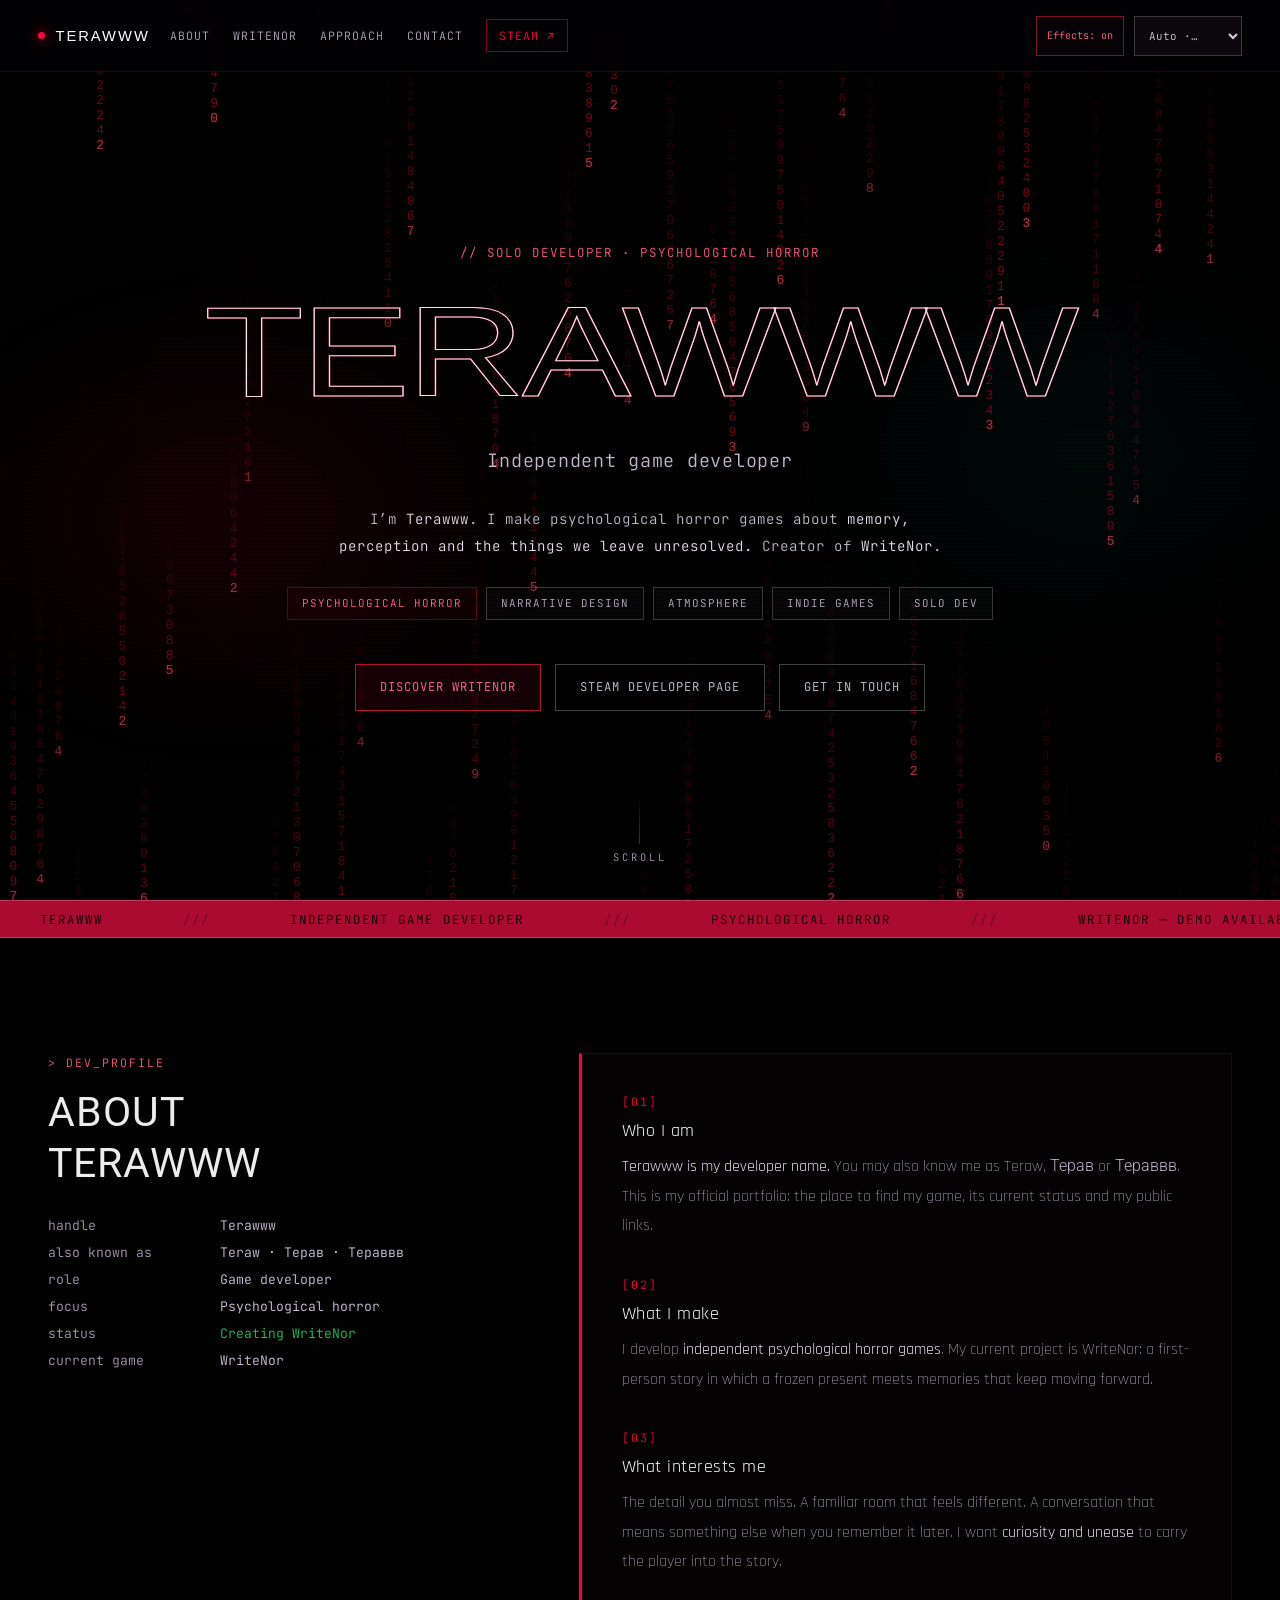
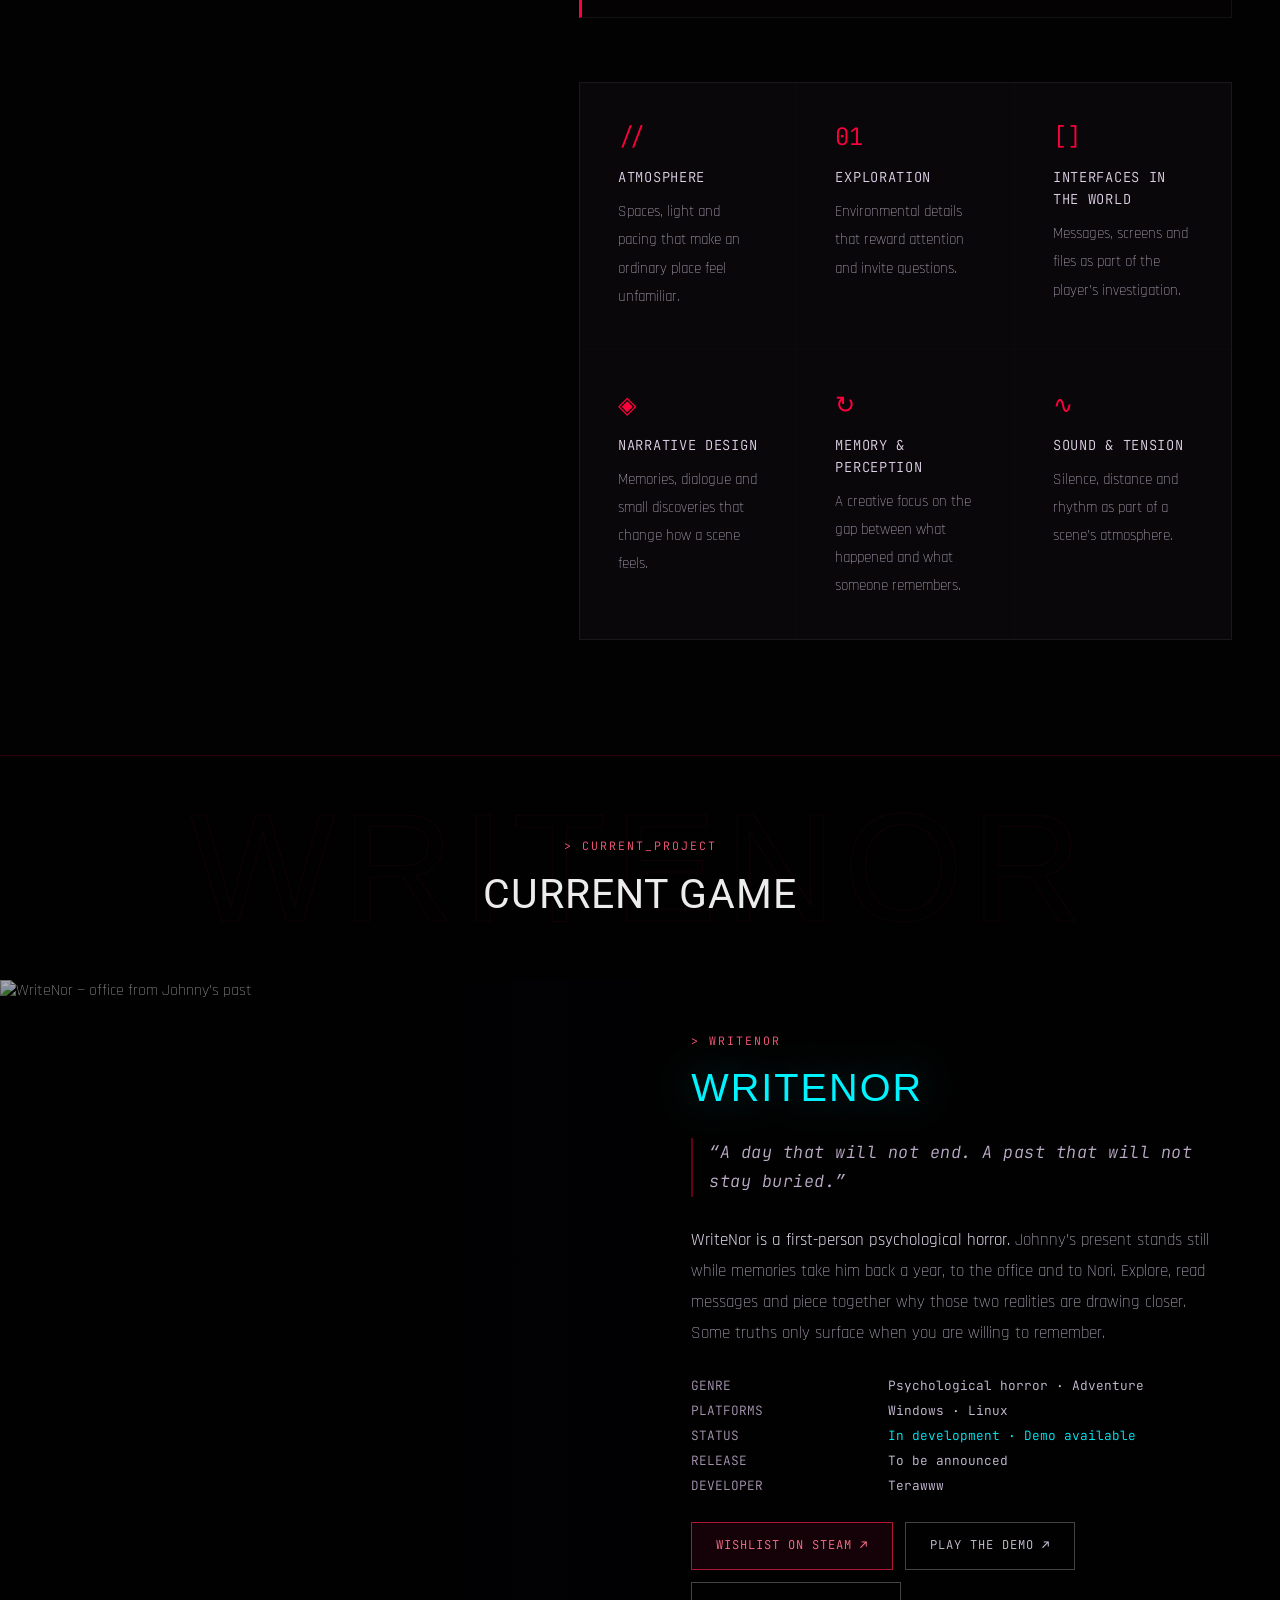
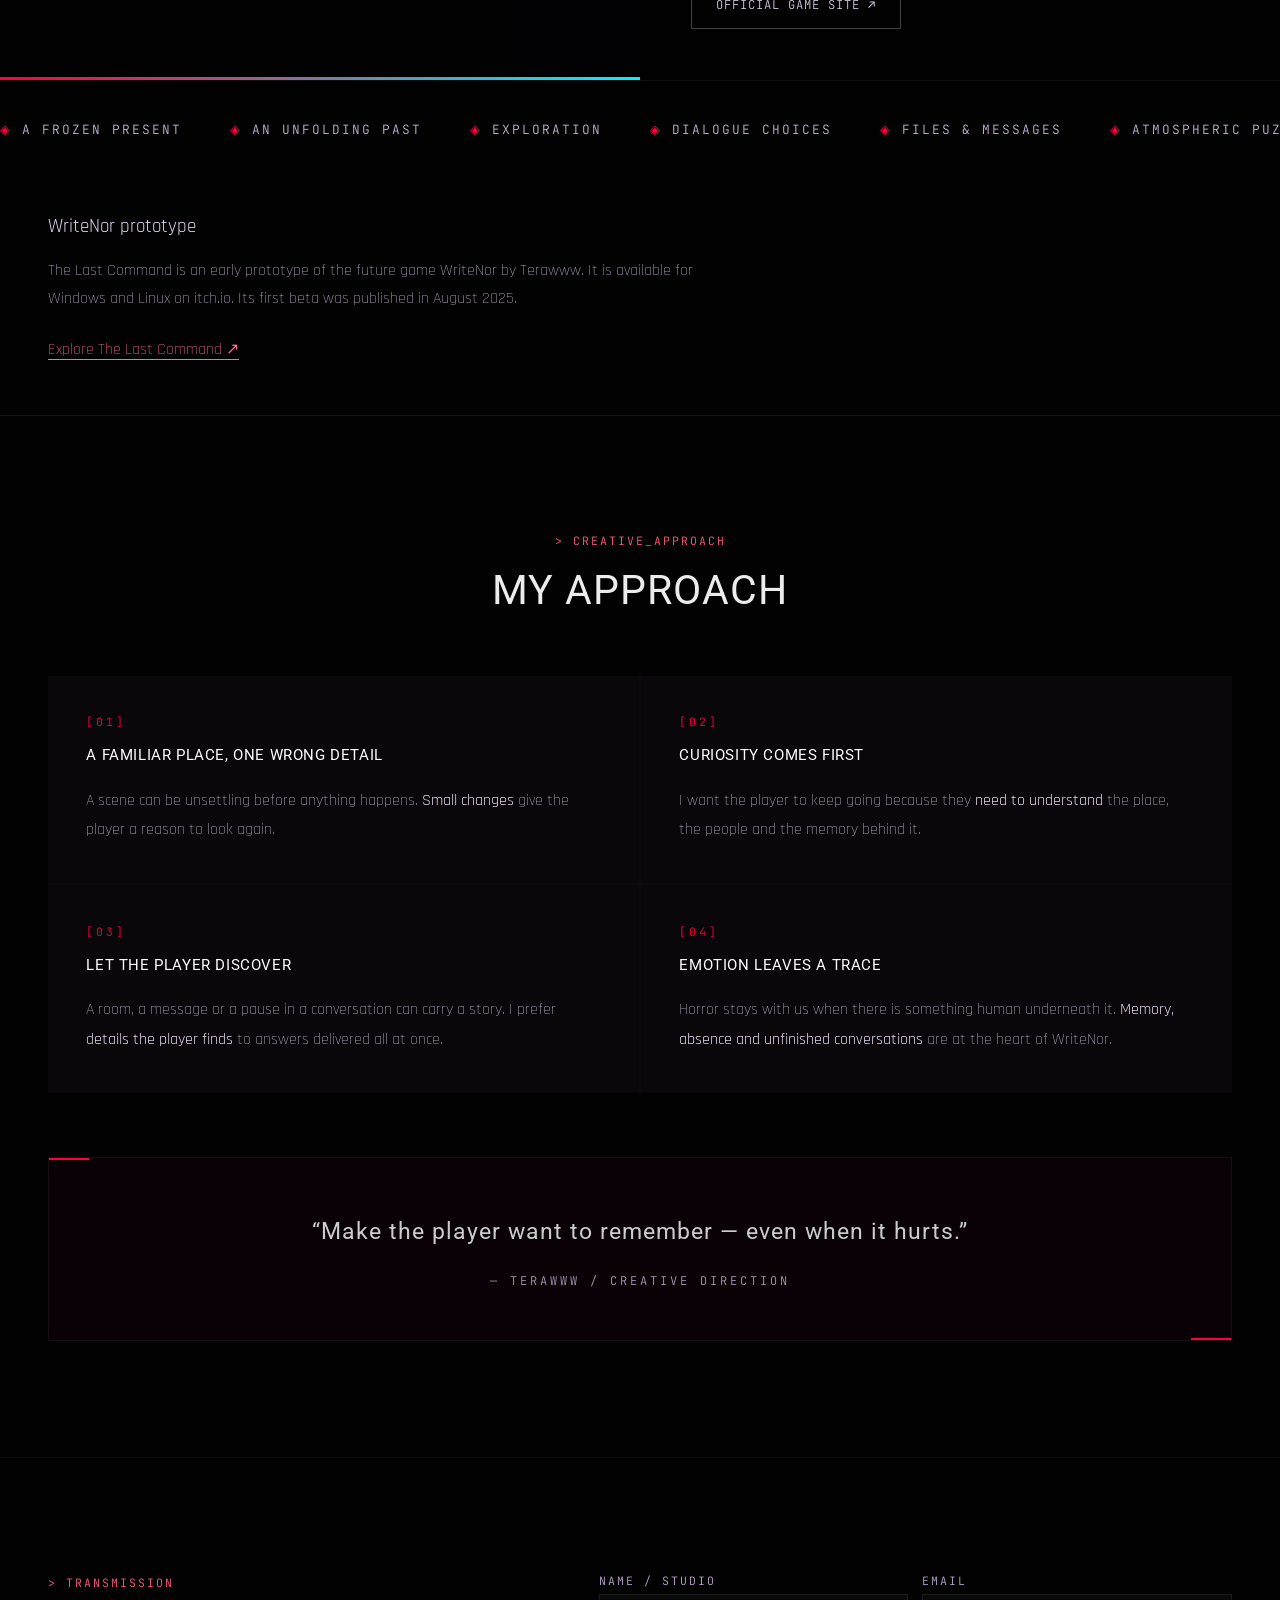
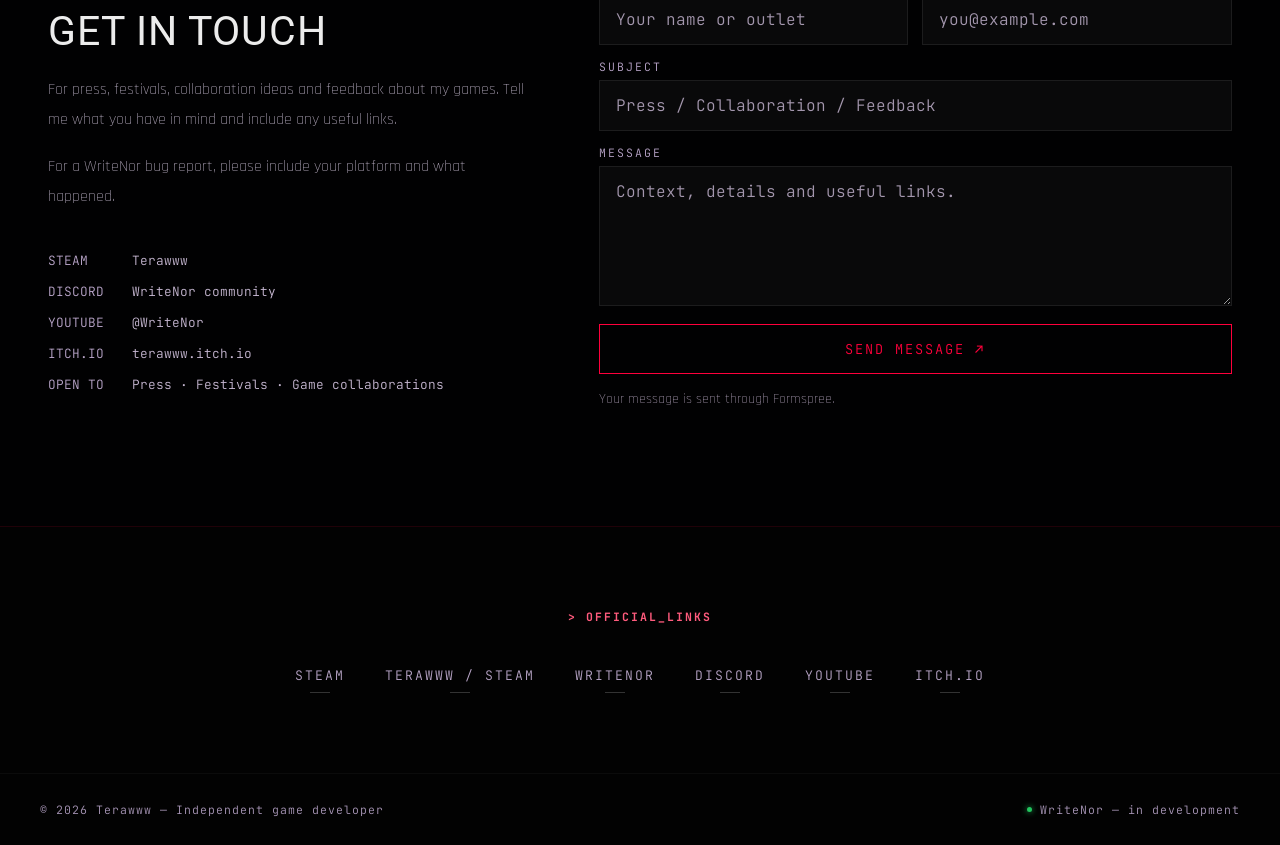
==== commit 2a3ca5cf: "Restore stronger signal effects and add eight responsive language versions" ====
--- a/index.html
+++ b/index.html
@@ -1,14 +1,22 @@
 <!DOCTYPE html>
-<html lang="en">
+<html lang="en" data-locale="en">
 <head>
   <meta charset="UTF-8" />
   <meta name="viewport" content="width=device-width, initial-scale=1.0" />
+  <script src="/assets/locale.js?v=20261024b"></script>
   <title>Terawww (Teraw) — Indie Game Developer · WriteNor</title>
   <meta name="description" content="Terawww, also known as Teraw and Терав, is an independent game developer and the creator of WriteNor, a first-person psychological horror. Official portfolio." />
   <meta name="theme-color" content="#020202" />
   <link rel="canonical" href="https://terawww337.github.io/" />
   <link rel="alternate" hreflang="en" href="https://terawww337.github.io/" />
-  <link rel="alternate" hreflang="ru" href="https://terawww337.github.io/ru/" />
+<link rel="alternate" hreflang="ru" href="https://terawww337.github.io/ru/" />
+<link rel="alternate" hreflang="uk" href="https://terawww337.github.io/uk/" />
+<link rel="alternate" hreflang="pl" href="https://terawww337.github.io/pl/" />
+<link rel="alternate" hreflang="de" href="https://terawww337.github.io/de/" />
+<link rel="alternate" hreflang="es" href="https://terawww337.github.io/es/" />
+<link rel="alternate" hreflang="ja" href="https://terawww337.github.io/ja/" />
+<link rel="alternate" hreflang="zh-Hans" href="https://terawww337.github.io/zh/" />
+
   <link rel="alternate" hreflang="x-default" href="https://terawww337.github.io/" />
   <link rel="icon" href="/favicon.ico" sizes="16x16 32x32" />
   <link rel="icon" type="image/png" sizes="96x96" href="/favicon-96x96.png" />
@@ -18,6 +26,13 @@
   <meta property="og:site_name" content="Terawww" />
   <meta property="og:locale" content="en_US" />
   <meta property="og:locale:alternate" content="ru_RU" />
+<meta property="og:locale:alternate" content="uk_UA" />
+<meta property="og:locale:alternate" content="pl_PL" />
+<meta property="og:locale:alternate" content="de_DE" />
+<meta property="og:locale:alternate" content="es_ES" />
+<meta property="og:locale:alternate" content="ja_JP" />
+<meta property="og:locale:alternate" content="zh_CN" />
+
   <meta property="og:url" content="https://terawww337.github.io/" />
   <meta property="og:title" content="Terawww (Teraw) — Indie Game Developer · WriteNor" />
   <meta property="og:description" content="Terawww, also known as Teraw and Терав, is an independent game developer and the creator of WriteNor, a first-person psychological horror. Official portfolio." />
@@ -30,773 +45,11 @@
   <meta name="twitter:image:alt" content="Terawww — Independent game developer, creator of WriteNor" />
   <link rel="preconnect" href="https://fonts.googleapis.com" />
   <link rel="preconnect" href="https://fonts.gstatic.com" crossorigin />
-  <link href="https://fonts.googleapis.com/css2?family=Rajdhani:wght@400;500;600;700&amp;family=Syncopate:wght@400;700&amp;family=JetBrains+Mono:wght@300;400;700&amp;display=swap" rel="stylesheet" />
-  <script type="application/ld+json">{"@context":"https://schema.org","@graph":[{"@type":"WebSite","@id":"https://terawww337.github.io/#website","url":"https://terawww337.github.io/","name":"Terawww","alternateName":["Teraw","Терав","Тераввв"],"inLanguage":["en","ru"],"publisher":{"@id":"https://terawww337.github.io/#developer"}},{"@type":"ProfilePage","@id":"https://terawww337.github.io/#profile","url":"https://terawww337.github.io/","name":"Terawww (Teraw) — Indie Game Developer · WriteNor","description":"Terawww, also known as Teraw and Терав, is an independent game developer and the creator of WriteNor, a first-person psychological horror. Official portfolio.","inLanguage":"en","isPartOf":{"@id":"https://terawww337.github.io/#website"},"mainEntity":{"@id":"https://terawww337.github.io/#developer"}},{"@type":"Person","@id":"https://terawww337.github.io/#developer","name":"Terawww","alternateName":["Teraw","Терав","Тераввв","Terawww337"],"url":"https://terawww337.github.io/","jobTitle":"Independent game developer","description":"Terawww, also known as Teraw and Терав, is an independent game developer and the creator of WriteNor, a first-person psychological horror. Official portfolio.","sameAs":["https://store.steampowered.com/developer/terawww","https://terawww.itch.io/","https://www.youtube.com/@WriteNor","https://github.com/Terawww337"],"knowsAbout":["Game development","Psychological horror","Narrative design"]},{"@type":"VideoGame","@id":"https://writenor.github.io/#game","name":"WriteNor","url":"https://writenor.github.io/","description":"WriteNor is a first-person psychological horror. Johnny’s present stands still while memories take him back a year, to the office and to Nori. Explore, read messages and piece together why those two realities are drawing closer. Some truths only surface when you are willing to remember.","genre":["Psychological horror","Adventure","Indie"],"operatingSystem":["Windows","Linux"],"applicationCategory":"GameApplication","playMode":"https://schema.org/SinglePlayer","creativeWorkStatus":"In development","author":{"@id":"https://terawww337.github.io/#developer"},"creator":{"@id":"https://terawww337.github.io/#developer"},"publisher":{"@id":"https://terawww337.github.io/#developer"},"sameAs":["https://store.steampowered.com/app/4312600/WriteNor/","https://terawww.itch.io/writenor"]}]}</script>
-  <style>
-    :root {
-      --red: #ff003c;
-      --cyan: #00f3ff;
-      --yellow: #f5c518;
-      --bg: #020202;
-      --bg2: #070707;
-      --panel: rgba(8,8,8,0.92);
-      --text: #ececec;
-      --muted: #666;
-      --border: rgba(255,255,255,0.07);
-    }
-
-    *, *::before, *::after { margin:0; padding:0; box-sizing:border-box; }
-    html { scroll-behavior: smooth; }
-
-    body {
-      background: var(--bg);
-      color: var(--text);
-      font-family: 'Rajdhani', 'Arial', sans-serif;
-      overflow-x: hidden;
-      cursor: none;
-      -webkit-text-size-adjust: 100%;
-      text-rendering: optimizeLegibility;
-      -webkit-font-smoothing: antialiased;
-    }
-
-    @media (pointer: coarse) {
-      body { cursor: auto; }
-      .cursor, .cursor-trail { display: none !important; }
-    }
-
-    /* ── CURSOR ── */
-    .cursor {
-      position: fixed; z-index: 9999; pointer-events: none;
-      width: 12px; height: 12px;
-      background: var(--red);
-      border-radius: 50%;
-      transform: translate(-50%,-50%);
-      mix-blend-mode: difference;
-      transition: width .15s, height .15s, opacity .15s;
-    }
-    .cursor-ring {
-      position: fixed; z-index: 9998; pointer-events: none;
-      width: 36px; height: 36px;
-      border: 1.5px solid rgba(255,0,60,0.55);
-      border-radius: 50%;
-      transform: translate(-50%,-50%);
-      transition: all .22s ease;
-    }
-    .cursor-ring.hovered { width: 56px; height: 56px; border-color: #fff; }
-
-    /* ── SCANLINES & NOISE ── */
-    .scanlines {
-      position: fixed; inset: 0; z-index: 100; pointer-events: none;
-      background: repeating-linear-gradient(
-        0deg,
-        transparent,
-        transparent 2px,
-        rgba(0,0,0,0.15) 2px,
-        rgba(0,0,0,0.15) 4px
-      );
-      opacity: .5;
-    }
-    .vignette {
-      position: fixed; inset: 0; z-index: 99; pointer-events: none;
-      background: radial-gradient(ellipse at center, transparent 55%, rgba(0,0,0,0.85) 100%);
-    }
-
-    /* ── CANVAS BG ── */
-    #bg-canvas { position: fixed; top:0; left:0; z-index: -1; opacity: .35; }
-
-    /* ── NAV ── */
-    nav {
-      position: fixed; top: 0; width: 100%; z-index: 500;
-      padding: 0 48px;
-      height: 64px;
-      display: flex; align-items: center; justify-content: space-between;
-      background: rgba(2,2,2,0.96);
-      border-bottom: 1px solid rgba(255,0,60,0.18);
-      backdrop-filter: blur(12px);
-    }
-    .nav-logo {
-      font-family: 'Syncopate', sans-serif;
-      font-weight: 700; font-size: 1rem;
-      color: #fff; letter-spacing: 3px;
-      display: flex; align-items: center; gap: 10px;
-      text-decoration: none;
-    }
-    .nav-logo-dot {
-      width: 7px; height: 7px; border-radius: 50%;
-      background: var(--red);
-      box-shadow: 0 0 14px var(--red);
-      animation: pulse 2s infinite;
-    }
-    @keyframes pulse { 0%,100%{opacity:1;transform:scale(1)} 50%{opacity:.5;transform:scale(.7)} }
-
-    .nav-links {
-      display: flex; gap: 32px; align-items: center;
-      list-style: none;
-    }
-    .nav-links a {
-      color: #666; font-family: 'JetBrains Mono', monospace;
-      font-size: .78rem; letter-spacing: 1.5px; text-transform: uppercase;
-      text-decoration: none; transition: color .2s;
-      position: relative;
-    }
-    .nav-links a::after {
-      content: ''; position: absolute; bottom: -3px; left: 0;
-      width: 0; height: 1px; background: var(--red);
-      transition: width .25s;
-    }
-    .nav-links a:hover { color: #fff; }
-    .nav-links a:hover::after { width: 100%; }
-    .nav-cta {
-      color: var(--red) !important;
-      border: 1px solid rgba(255,0,60,0.5);
-      padding: 7px 14px !important;
-    }
-    .nav-cta:hover { background: rgba(255,0,60,0.1) !important; }
-    .nav-cta::after { display: none !important; }
-
-    /* ── HERO ── */
-    #hero {
-      min-height: 100vh;
-      display: flex; flex-direction: column;
-      align-items: center; justify-content: center;
-      position: relative; overflow: hidden;
-      padding-top: 64px;
-    }
-
-    .hero-bg-line {
-      position: absolute; inset: 0; pointer-events: none;
-      background:
-        repeating-linear-gradient(90deg, rgba(255,0,60,0.03) 0px, transparent 1px, transparent 80px),
-        repeating-linear-gradient(0deg, rgba(255,0,60,0.03) 0px, transparent 1px, transparent 80px);
-    }
-    .hero-glow-l {
-      position: absolute; left: -10%; top: 30%; width: 55%; height: 55%;
-      background: radial-gradient(ellipse, rgba(255,0,60,0.12) 0%, transparent 68%);
-      pointer-events: none; filter: blur(40px);
-    }
-    .hero-glow-r {
-      position: absolute; right: -10%; top: 25%; width: 50%; height: 50%;
-      background: radial-gradient(ellipse, rgba(0,243,255,0.07) 0%, transparent 68%);
-      pointer-events: none; filter: blur(40px);
-    }
-
-    .hero-eyebrow {
-      font-family: 'JetBrains Mono', monospace;
-      font-size: .78rem; color: var(--red);
-      letter-spacing: 4px; text-transform: uppercase;
-      margin-bottom: 24px;
-      opacity: 0; animation: fadeUp .8s .2s forwards;
-      text-align: center;
-      padding: 0 16px;
-    }
-
-    .hero-title-wrap {
-      --hero-stretch: 1.28;
-      --hero-fit: 1;
-      --hero-skew: 0deg;
-
-      position: relative;
-      text-align: center;
-      opacity: 0;
-      animation: fadeUp .9s .35s forwards;
-
-      width: min(96vw, 1800px);
-      margin: 0 auto;
-      padding-inline: clamp(10px, 2vw, 28px);
-    }
-
-    .hero-title {
-      font-family: 'Syncopate', 'Arial Black', 'Arial', sans-serif;
-      font-weight: 700;
-      font-size: clamp(4rem, 14vw, 13rem);
-      line-height: .88;
-      letter-spacing: -2px;
-      color: transparent;
-      -webkit-text-stroke: 1.5px rgba(255,255,255,0.9);
-      display: inline-block;
-      white-space: nowrap;
-      user-select: none;
-      position: relative;
-      will-change: transform;
-      transform-origin: center center;
-      transform:
-        scaleX(calc(var(--hero-stretch) * var(--hero-fit)))
-        skewX(var(--hero-skew))
-        translateZ(0);
-    }
-
-    .hero-title-ghost {
-      position: absolute;
-      inset: 0;
-      font-family: 'Syncopate', 'Arial Black', 'Arial', sans-serif;
-      font-weight: 700;
-      font-size: clamp(4rem, 14vw, 13rem);
-      line-height: .88;
-      letter-spacing: -2px;
-      color: rgba(255,0,60,0.12);
-      display: inline-block;
-      white-space: nowrap;
-      user-select: none;
-      pointer-events: none;
-      will-change: transform;
-      transform-origin: center center;
-      transform:
-        translate(3px, 3px)
-        scaleX(calc(var(--hero-stretch) * var(--hero-fit)));
-      animation: glitch-shift 4s infinite;
-    }
-
-    @keyframes glitch-shift {
-      0%,88%,100% {
-        transform: translate(3px,3px) scaleX(calc(var(--hero-stretch) * var(--hero-fit)));
-        opacity: .12;
-      }
-      90% {
-        transform: translate(-5px,2px) scaleX(calc((var(--hero-stretch) + 0.02) * var(--hero-fit)));
-        opacity: .2;
-        filter: blur(1px);
-      }
-      92% {
-        transform: translate(8px,-1px) scaleX(calc((var(--hero-stretch) - 0.02) * var(--hero-fit)));
-        opacity: .08;
-      }
-      94% {
-        transform: translate(3px,3px) scaleX(calc(var(--hero-stretch) * var(--hero-fit)));
-        opacity: .12;
-      }
-    }
-
-    .hero-sub {
-      margin-top: 36px;
-      font-family: 'JetBrains Mono', monospace;
-      font-size: clamp(.78rem, 1.3vw, 1rem);
-      color: #555;
-      letter-spacing: 1px;
-      line-height: 1.9;
-      max-width: 640px;
-      text-align: center;
-      opacity: 0; animation: fadeUp .9s .55s forwards;
-      padding: 0 16px;
-    }
-    .hero-sub span { color: #aaa; }
-
-    .hero-tags {
-      display: flex; gap: 10px; flex-wrap: wrap; justify-content: center;
-      margin-top: 28px;
-      opacity: 0; animation: fadeUp .9s .7s forwards;
-      padding: 0 16px;
-    }
-    .tag {
-      font-family: 'JetBrains Mono', monospace;
-      font-size: .72rem; letter-spacing: 1.5px; text-transform: uppercase;
-      padding: 7px 14px;
-      border: 1px solid rgba(255,255,255,0.1);
-      color: #555;
-      background: rgba(255,255,255,0.02);
-      transition: .25s;
-    }
-    .tag.accent { border-color: rgba(255,0,60,0.35); color: rgba(255,0,60,0.7); background: rgba(255,0,60,0.04); }
-    .tag:hover { color: #fff; border-color: rgba(255,255,255,0.3); }
-
-    .hero-btns {
-      display: flex; gap: 14px; flex-wrap: wrap; justify-content: center;
-      margin-top: 44px;
-      opacity: 0; animation: fadeUp .9s .85s forwards;
-      padding: 0 16px;
-    }
-    .btn {
-      font-family: 'JetBrains Mono', monospace;
-      font-size: .82rem; letter-spacing: 1.5px; text-transform: uppercase;
-      text-decoration: none; padding: 14px 32px;
-      border: 1.5px solid rgba(255,255,255,0.25);
-      color: #ccc;
-      background: transparent;
-      transition: all .25s;
-      display: inline-flex; align-items: center; gap: 8px;
-      cursor: none;
-    }
-    .btn:hover { border-color: #fff; color: #fff; background: rgba(255,255,255,0.05); }
-    .btn-primary { border-color: var(--red); color: var(--red); }
-    .btn-primary:hover { background: var(--red); color: #000; border-color: var(--red); }
-
-    .hero-scroll-hint {
-      position: absolute; bottom: 36px;
-      display: flex; flex-direction: column; align-items: center; gap: 6px;
-      opacity: 0; animation: fadeUp .9s 1.2s forwards;
-    }
-    .scroll-line {
-      width: 1px; height: 48px;
-      background: linear-gradient(to bottom, transparent, rgba(255,0,60,0.7));
-      animation: scrollLine 1.8s ease-in-out infinite;
-    }
-    .scroll-label {
-      font-family: 'JetBrains Mono', monospace;
-      font-size: .65rem; color: #333; letter-spacing: 3px; text-transform: uppercase;
-    }
-    @keyframes scrollLine { 0%,100%{opacity:.3;transform:scaleY(.5)} 50%{opacity:1;transform:scaleY(1)} }
-
-    /* ── TICKER ── */
-    .ticker {
-      background: var(--red); color: #000;
-      height: 38px; overflow: hidden; position: relative;
-      border-top: 1px solid rgba(255,255,255,0.2);
-      border-bottom: 1px solid rgba(255,255,255,0.2);
-    }
-    .ticker-inner {
-      display: flex; align-items: center; height: 100%;
-      animation: ticker 28s linear infinite;
-      white-space: nowrap;
-    }
-    .ticker-inner span {
-      font-family: 'JetBrains Mono', monospace;
-      font-size: .78rem; font-weight: 700; letter-spacing: 2px;
-      padding: 0 40px;
-    }
-    .ticker-sep { opacity: .4; }
-    @keyframes ticker { 0%{transform:translateX(0)} 100%{transform:translateX(-50%)} }
-
-    /* ── SECTIONS BASE ── */
-    section { position: relative; }
-    .container { max-width: 1220px; margin: 0 auto; padding: 0 40px; }
-
-    .section-label {
-      font-family: 'JetBrains Mono', monospace;
-      font-size: .72rem; color: var(--red);
-      letter-spacing: 4px; text-transform: uppercase;
-      margin-bottom: 14px;
-    }
-    .section-title {
-      font-family: 'Syncopate', 'Arial Black', 'Arial', sans-serif;
-      font-size: clamp(1.6rem, 3.5vw, 2.6rem);
-      text-transform: uppercase; letter-spacing: 2px;
-      line-height: 1.1;
-    }
-
-    /* ── ABOUT ── */
-    #about { padding: 120px 0; }
-    .about-grid {
-      display: grid;
-      grid-template-columns: 1fr 1.4fr;
-      gap: 80px; align-items: start;
-    }
-    .about-left { position: sticky; top: 100px; }
-    .about-status {
-      margin-top: 28px;
-      display: flex; flex-direction: column; gap: 10px;
-    }
-    .status-row {
-      display: flex; align-items: center; gap: 12px;
-      font-family: 'JetBrains Mono', monospace;
-      font-size: .82rem; color: #444;
-    }
-    .status-key { color: #333; min-width: 110px; }
-    .status-val { color: #888; }
-    .status-val.live { color: #22c55e; }
-    .status-dot { width: 6px; height: 6px; border-radius: 50%; background: #22c55e; box-shadow: 0 0 8px #22c55e; flex-shrink: 0; }
-
-    .about-manifesto {
-      padding: 40px;
-      border: 1px solid rgba(255,255,255,0.06);
-      border-left: 3px solid var(--red);
-      background: rgba(255,0,60,0.02);
-    }
-    .manifesto-item { margin-bottom: 36px; }
-    .manifesto-item:last-child { margin-bottom: 0; }
-    .manifesto-num {
-      font-family: 'JetBrains Mono', monospace;
-      font-size: .72rem; color: var(--red);
-      letter-spacing: 2px; margin-bottom: 10px;
-    }
-    .manifesto-item h3 {
-      font-size: 1.15rem; font-weight: 700; color: #fff;
-      margin-bottom: 10px; letter-spacing: 0.5px;
-    }
-    .manifesto-item p {
-      font-size: 1rem; line-height: 1.8; color: #666;
-    }
-    .manifesto-item p strong { color: #aaa; font-weight: 600; }
-
-    /* ── SKILLS GRID ── */
-    .skills-grid {
-      display: grid;
-      grid-template-columns: repeat(3,1fr);
-      gap: 1px;
-      margin-top: 64px;
-      border: 1px solid rgba(255,255,255,0.06);
-      background: rgba(255,255,255,0.04);
-    }
-    .skill-cell {
-      background: var(--bg);
-      padding: 32px 28px;
-      transition: background .25s;
-    }
-    .skill-cell:hover { background: rgba(255,0,60,0.04); }
-    .skill-icon {
-      font-family: 'JetBrains Mono', monospace;
-      font-size: 1.5rem; color: var(--red);
-      margin-bottom: 14px; display: block;
-    }
-    .skill-cell h4 {
-      font-family: 'JetBrains Mono', monospace;
-      font-size: .85rem; letter-spacing: 1px;
-      text-transform: uppercase; color: #bbb;
-      margin-bottom: 10px;
-    }
-    .skill-cell p { font-size: .95rem; line-height: 1.7; color: #555; }
-
-    /* ── WRITENOR SECTION ── */
-    #writenor {
-      padding: 0;
-      background: var(--bg2);
-      border-top: 1px solid rgba(255,0,60,0.15);
-      border-bottom: 1px solid rgba(0,243,255,0.1);
-      overflow: hidden;
-    }
-
-    .writenor-header {
-      padding: 80px 0 60px;
-      text-align: center;
-      position: relative;
-    }
-    .writenor-header::after {
-      content: 'WRITENOR';
-      position: absolute; inset: 0;
-      font-family: 'Syncopate', sans-serif;
-      font-size: clamp(4rem,12vw,10rem);
-      color: transparent;
-      -webkit-text-stroke: 1px rgba(255,0,60,0.06);
-      display: flex; align-items: center; justify-content: center;
-      letter-spacing: 8px; pointer-events: none;
-      text-transform: uppercase;
-    }
-
-    .writenor-main {
-      display: grid;
-      grid-template-columns: 1fr 1fr;
-      min-height: 600px;
-    }
-    .writenor-visual {
-      position: relative; overflow: hidden;
-      min-height: 500px;
-    }
-    .writenor-visual img {
-      width: 100%; height: 100%;
-      object-fit: cover;
-      filter: brightness(.65) saturate(0.8) contrast(1.15);
-      transition: filter 1.2s ease, transform 1.2s ease;
-    }
-    .writenor-visual:hover img {
-      filter: brightness(.85) saturate(1) contrast(1.1);
-      transform: scale(1.04);
-    }
-    .writenor-visual-overlay {
-      position: absolute; inset: 0;
-      background: linear-gradient(to right, transparent 60%, var(--bg2));
-    }
-    .writenor-visual-bar {
-      position: absolute; bottom: 0; left: 0; right: 0;
-      height: 3px;
-      background: linear-gradient(to right, var(--red), var(--cyan));
-    }
-
-    .writenor-info {
-      padding: 64px 56px;
-      display: flex; flex-direction: column;
-      justify-content: center; gap: 28px;
-    }
-    .writenor-name {
-      font-family: 'Syncopate', sans-serif;
-      font-size: clamp(2rem, 4vw, 3.2rem);
-      letter-spacing: 4px; text-transform: uppercase;
-      color: var(--cyan);
-      text-shadow: 0 0 40px rgba(0,243,255,0.3);
-    }
-    .writenor-logline {
-      font-family: 'JetBrains Mono', monospace;
-      font-size: 1.05rem; color: #555;
-      font-style: italic; letter-spacing: 0.5px;
-      padding-left: 16px;
-      border-left: 2px solid rgba(255,0,60,0.4);
-    }
-    .writenor-desc {
-      font-size: 1.05rem; line-height: 1.85; color: #666;
-    }
-    .writenor-desc strong { color: #aaa; }
-
-    .writenor-meta {
-      display: flex; flex-direction: column; gap: 8px;
-      font-family: 'JetBrains Mono', monospace;
-      font-size: .8rem;
-    }
-    .meta-row { display: flex; gap: 16px; }
-    .meta-key { color: #333; min-width: 80px; }
-    .meta-val { color: #777; }
-    .meta-val.highlight { color: var(--cyan); }
-
-    .writenor-links {
-      display: flex; gap: 12px; flex-wrap: wrap;
-    }
-
-    /* ── FEATURES MARQUEE ── */
-    .features-strip {
-      padding: 40px 0;
-      border-top: 1px solid rgba(255,255,255,0.05);
-      overflow: hidden;
-    }
-    .features-inner {
-      display: flex; gap: 48px;
-      animation: ticker 20s linear infinite;
-      white-space: nowrap;
-    }
-    .feature-chip {
-      font-family: 'JetBrains Mono', monospace;
-      font-size: .8rem; letter-spacing: 2px; text-transform: uppercase;
-      color: #333; display: flex; align-items: center; gap: 10px;
-      flex-shrink: 0;
-    }
-    .feature-chip span { color: var(--red); }
-
-    /* ── PHILOSOPHY ── */
-    #philosophy { padding: 120px 0; }
-    .philosophy-grid {
-      display: grid;
-      grid-template-columns: 1fr 1fr;
-      gap: 2px;
-      margin-top: 60px;
-      background: rgba(255,255,255,0.04);
-    }
-    .philosophy-block {
-      background: var(--bg);
-      padding: 48px 44px;
-      position: relative;
-      overflow: hidden;
-    }
-    .philosophy-block::before {
-      content: '';
-      position: absolute; top: 0; left: 0;
-      width: 100%; height: 2px;
-      background: linear-gradient(to right, var(--red), transparent);
-      opacity: 0; transition: opacity .3s;
-    }
-    .philosophy-block:hover::before { opacity: 1; }
-    .philosophy-block h3 {
-      font-family: 'Syncopate', sans-serif;
-      font-size: 1rem; letter-spacing: 2px; text-transform: uppercase;
-      color: #fff; margin-bottom: 18px;
-    }
-    .philosophy-block p {
-      font-size: 1rem; line-height: 1.85; color: #555;
-    }
-    .philosophy-block p strong { color: #999; }
-    .philosophy-num {
-      font-family: 'JetBrains Mono', monospace;
-      font-size: .72rem; color: var(--red);
-      letter-spacing: 3px; margin-bottom: 14px;
-    }
-
-    .quote-block {
-      margin-top: 64px;
-      padding: 56px 64px;
-      border: 1px solid rgba(255,255,255,0.05);
-      background: rgba(255,0,60,0.02);
-      text-align: center;
-      position: relative;
-    }
-    .quote-block::before, .quote-block::after {
-      content: '';
-      position: absolute;
-      width: 40px; height: 2px;
-      background: var(--red);
-    }
-    .quote-block::before { top: 0; left: 0; }
-    .quote-block::after { bottom: 0; right: 0; }
-    .quote-text {
-      font-family: 'Syncopate', sans-serif;
-      font-size: clamp(1rem, 2.2vw, 1.55rem);
-      line-height: 1.7; color: #ccc;
-      letter-spacing: 1px;
-    }
-    .quote-attr {
-      margin-top: 20px;
-      font-family: 'JetBrains Mono', monospace;
-      font-size: .75rem; color: #444;
-      letter-spacing: 3px; text-transform: uppercase;
-    }
-
-    /* ── CONTACT ── */
-    #contact { padding: 120px 0; background: var(--bg2); border-top: 1px solid rgba(255,255,255,0.04); }
-    .contact-grid {
-      display: grid;
-      grid-template-columns: 1fr 1.3fr;
-      gap: 80px;
-    }
-    .contact-info p {
-      font-size: 1rem; line-height: 1.85; color: #555;
-      margin-top: 18px;
-    }
-    .contact-details {
-      margin-top: 40px;
-      display: flex; flex-direction: column; gap: 14px;
-    }
-    .contact-item {
-      font-family: 'JetBrains Mono', monospace;
-      font-size: .8rem;
-      display: flex; gap: 14px; align-items: center;
-      color: #444;
-      flex-wrap: wrap;
-    }
-    .contact-item a {
-      color: #666; text-decoration: none; transition: color .2s;
-      word-break: break-word;
-    }
-    .contact-item a:hover { color: var(--red); }
-    .contact-key { color: var(--red); min-width: 70px; }
-
-    .form-row { display: flex; gap: 14px; }
-    .form-field {
-      display: flex; flex-direction: column; gap: 6px;
-      margin-bottom: 14px; flex: 1;
-    }
-    .form-label {
-      font-family: 'JetBrains Mono', monospace;
-      font-size: .72rem; color: #444;
-      letter-spacing: 2px; text-transform: uppercase;
-    }
-    .form-input, .form-textarea {
-      background: rgba(255,255,255,0.03);
-      border: 1px solid rgba(255,255,255,0.08);
-      color: #ccc; font-family: 'JetBrains Mono', 'Courier New', monospace;
-      font-size: 16px; padding: 14px 16px;
-      outline: none; transition: border-color .25s, box-shadow .25s;
-      width: 100%;
-      -webkit-appearance: none;
-      border-radius: 0;
-    }
-    .form-input:focus, .form-textarea:focus {
-      border-color: rgba(255,0,60,0.5);
-      box-shadow: 0 0 0 3px rgba(255,0,60,0.06);
-    }
-    .form-textarea { height: 130px; resize: none; }
-    .form-submit {
-      width: 100%; padding: 15px;
-      background: transparent;
-      border: 1.5px solid var(--red);
-      color: var(--red);
-      font-family: 'JetBrains Mono', monospace;
-      font-size: .85rem; letter-spacing: 2px; text-transform: uppercase;
-      cursor: none; transition: all .25s;
-      margin-top: 4px;
-    }
-    .form-submit:hover { background: var(--red); color: #000; }
-
-    /* ── LINKS FOOTER ── */
-    #links {
-      padding: 80px 0;
-      border-top: 1px solid rgba(255,0,60,0.12);
-    }
-    .links-row {
-      display: flex; justify-content: center; gap: 40px; flex-wrap: wrap;
-      margin-top: 40px;
-    }
-    .link-item {
-      text-decoration: none;
-      font-family: 'JetBrains Mono', monospace;
-      font-size: .82rem; letter-spacing: 2px; text-transform: uppercase;
-      color: #444; transition: color .25s;
-      display: flex; flex-direction: column; align-items: center; gap: 8px;
-    }
-    .link-item:hover { color: #fff; }
-    .link-item:hover .link-line { width: 100%; background: var(--red); }
-    .link-line {
-      width: 20px; height: 1px; background: #333;
-      transition: width .25s, background .25s;
-    }
-
-    /* ── FOOTER ── */
-    footer {
-      padding: 28px 40px;
-      border-top: 1px solid rgba(255,255,255,0.04);
-      display: flex; justify-content: space-between; align-items: center;
-      font-family: 'JetBrains Mono', monospace;
-      font-size: .72rem; color: #2a2a2a;
-      gap: 12px;
-    }
-    footer span { letter-spacing: 1px; }
-    .footer-signal {
-      display: flex; align-items: center; gap: 8px;
-      flex-wrap: wrap;
-      justify-content: center;
-    }
-    .footer-signal-dot {
-      width: 5px; height: 5px; border-radius: 50%;
-      background: #22c55e; box-shadow: 0 0 6px #22c55e;
-      animation: pulse 2.5s infinite;
-    }
-
-    /* ── REVEAL ANIMATIONS ── */
-    .reveal { opacity: 0; transform: translateY(30px); transition: opacity .8s ease, transform .8s ease; }
-    .reveal.active { opacity: 1; transform: translateY(0); }
-    .reveal-l { opacity: 0; transform: translateX(-30px); transition: opacity .8s ease, transform .8s ease; }
-    .reveal-l.active { opacity: 1; transform: translateX(0); }
-    .reveal-r { opacity: 0; transform: translateX(30px); transition: opacity .8s ease, transform .8s ease; }
-    .reveal-r.active { opacity: 1; transform: translateX(0); }
-
-    @keyframes fadeUp { from{opacity:0;transform:translateY(20px)} to{opacity:1;transform:translateY(0)} }
-
-    /* ── RESPONSIVE ── */
-    @media (max-width: 1024px) {
-      .about-grid { grid-template-columns: 1fr; gap: 48px; }
-      .about-left { position: static; }
-      .skills-grid { grid-template-columns: 1fr 1fr; }
-      .writenor-main { grid-template-columns: 1fr; }
-      .writenor-visual { min-height: 340px; }
-      .writenor-visual-overlay { background: linear-gradient(to top, var(--bg2) 15%, transparent); }
-      .writenor-info { padding: 48px 40px; }
-      .philosophy-grid { grid-template-columns: 1fr; }
-      .contact-grid { grid-template-columns: 1fr; gap: 48px; }
-    }
-
-    @media (max-width: 768px) {
-      nav { padding: 0 20px; }
-      .nav-links { gap: 16px; }
-      .nav-links li:not(:last-child):not(:nth-last-child(2)) { display: none; }
-      .container { padding: 0 20px; }
-
-      .hero-title-wrap {
-        width: 100%;
-        max-width: 100vw;
-        padding-inline: 10px;
-        --hero-stretch: 1.12;
-      }
-
-      .hero-title,
-      .hero-title-ghost {
-        font-size: clamp(2.4rem, 13vw, 4.5rem);
-        letter-spacing: 0;
-      }
-
-      .hero-sub { font-size: .78rem; padding: 0 10px; }
-      .skills-grid { grid-template-columns: 1fr; }
-      .writenor-info { padding: 32px 24px; }
-      .quote-block { padding: 36px 24px; }
-      .form-row { flex-direction: column; gap: 0; }
-      footer { flex-direction: column; text-align: center; }
-      section, .container, .ticker, .features-strip { max-width: 100vw; overflow-x: hidden; }
-      .nav-logo { font-size: .85rem; }
-      #about { padding: 80px 0; }
-      #philosophy { padding: 80px 0; }
-      #contact { padding: 80px 0; }
-      .hero-btns { gap: 10px; }
-      .btn { padding: 12px 20px; font-size: .75rem; }
-      .hero-eyebrow { font-size: .66rem; letter-spacing: 2px; }
-    }
-
-    @media (prefers-reduced-motion: reduce) {
-      *, *::before, *::after { animation: none !important; transition: none !important; }
-    }
-  </style>
-  <link rel="stylesheet" href="/assets/refinements.css" />
-  <script src="/assets/site.js" defer></script>
+  <link href="https://fonts.googleapis.com/css2?family=Rajdhani:wght@300;400;500&amp;family=Roboto:wght@300;400&amp;family=Syncopate:wght@400;700&amp;family=JetBrains+Mono:wght@300;400&amp;display=swap" rel="stylesheet" />
+  <script type="application/ld+json">{"@context":"https://schema.org","@graph":[{"@type":"WebSite","@id":"https://terawww337.github.io/#website","url":"https://terawww337.github.io/","name":"Terawww","alternateName":["Teraw","Терав","Тераввв"],"inLanguage":["en","ru","uk","pl","de","es","ja","zh-Hans"],"publisher":{"@id":"https://terawww337.github.io/#developer"}},{"@type":"ProfilePage","@id":"https://terawww337.github.io/#profile","url":"https://terawww337.github.io/","name":"Terawww (Teraw) — Indie Game Developer · WriteNor","description":"Terawww, also known as Teraw and Терав, is an independent game developer and the creator of WriteNor, a first-person psychological horror. Official portfolio.","inLanguage":"en","isPartOf":{"@id":"https://terawww337.github.io/#website"},"mainEntity":{"@id":"https://terawww337.github.io/#developer"}},{"@type":"Person","@id":"https://terawww337.github.io/#developer","name":"Terawww","alternateName":["Teraw","Терав","Тераввв","Terawww337"],"url":"https://terawww337.github.io/","jobTitle":"Independent game developer","description":"Terawww, also known as Teraw and Терав, is an independent game developer and the creator of WriteNor, a first-person psychological horror. Official portfolio.","sameAs":["https://store.steampowered.com/developer/terawww","https://terawww.itch.io/","https://www.youtube.com/@WriteNor","https://github.com/Terawww337"],"knowsAbout":["Game development","Psychological horror","Narrative design"]},{"@type":"VideoGame","@id":"https://writenor.github.io/#game","name":"WriteNor","url":"https://writenor.github.io/","description":"WriteNor is a first-person psychological horror. Johnny’s present stands still while memories take him back a year, to the office and to Nori. Explore, read messages and piece together why those two realities are drawing closer. Some truths only surface when you are willing to remember.","genre":["Psychological horror","Adventure","Indie"],"operatingSystem":["Windows","Linux"],"applicationCategory":"GameApplication","playMode":"https://schema.org/SinglePlayer","creativeWorkStatus":"In development","author":{"@id":"https://terawww337.github.io/#developer"},"creator":{"@id":"https://terawww337.github.io/#developer"},"publisher":{"@id":"https://terawww337.github.io/#developer"},"sameAs":["https://store.steampowered.com/app/4312600/WriteNor/","https://terawww.itch.io/writenor"]}]}</script>
+<link rel="stylesheet" href="/assets/base.css?v=20261024b" />
+  <link rel="stylesheet" href="/assets/refinements.css?v=20261024b" />
+  <script src="/assets/site.js?v=20261024b" defer></script>
 </head>
 <body>
   <a class="skip-link" href="#main-content">Skip to content</a>
@@ -812,11 +65,12 @@
       <li><a href="https://store.steampowered.com/developer/terawww" class="nav-cta" target="_blank" rel="noopener">Steam ↗</a></li>
     </ul>
     <div class="nav-tools">
-      <button class="effects-toggle" type="button" aria-pressed="true" data-on="Effects: on" data-off="Effects: off">Effects: on</button>
-      <div class="language-links" aria-label="Language"><a href="/" lang="en" hreflang="en" data-language="en" aria-current="page">EN</a><a href="/ru/" lang="ru" hreflang="ru" data-language="ru">RU</a></div>
+      <button class="effects-toggle" type="button" aria-pressed="true" data-on="Effects: on" data-off="Effects: off" data-reduced="Effects: reduced" data-reduced-title="Reduced motion is enabled in your system">Effects: on</button>
+      <div class="language-control"><label class="visually-hidden" for="language">Language</label><select id="language" class="language-select" data-auto="Auto"><option value="auto">Auto</option><option value="en" selected>EN · English</option><option value="ru">RU · Русский</option><option value="uk">UK · Українська</option><option value="pl">PL · Polski</option><option value="de">DE · Deutsch</option><option value="es">ES · Español</option><option value="ja">JA · 日本語</option><option value="zh">ZH · 简体中文</option></select></div>
       <button class="menu-toggle" type="button" aria-controls="main-nav" aria-expanded="false">Menu</button>
     </div>
   </nav>
+  <noscript><div class="language-fallback"><a href="/" lang="en">EN · English</a> · <a href="/ru/" lang="ru">RU · Русский</a> · <a href="/uk/" lang="uk">UK · Українська</a> · <a href="/pl/" lang="pl">PL · Polski</a> · <a href="/de/" lang="de">DE · Deutsch</a> · <a href="/es/" lang="es">ES · Español</a> · <a href="/ja/" lang="ja">JA · 日本語</a> · <a href="/zh/" lang="zh-Hans">ZH · 简体中文</a></div></noscript>
   <main id="main-content" tabindex="-1">
     <section id="hero" aria-labelledby="hero-heading">
       <div class="hero-bg-line" aria-hidden="true"></div><div class="hero-glow-l" aria-hidden="true"></div><div class="hero-glow-r" aria-hidden="true"></div>
@@ -848,7 +102,7 @@
         </div>
       </div>
       <div class="features-strip" aria-label="WriteNor features"><div class="features-inner"><div class="feature-chip"><span aria-hidden="true">◈</span>A frozen present</div><div class="feature-chip"><span aria-hidden="true">◈</span>An unfolding past</div><div class="feature-chip"><span aria-hidden="true">◈</span>Exploration</div><div class="feature-chip"><span aria-hidden="true">◈</span>Dialogue choices</div><div class="feature-chip"><span aria-hidden="true">◈</span>Files & messages</div><div class="feature-chip"><span aria-hidden="true">◈</span>Atmospheric puzzles</div><div class="feature-chip"><span aria-hidden="true">◈</span>Nori</div><div class="feature-chip" aria-hidden="true"><span aria-hidden="true">◈</span>A frozen present</div><div class="feature-chip" aria-hidden="true"><span aria-hidden="true">◈</span>An unfolding past</div><div class="feature-chip" aria-hidden="true"><span aria-hidden="true">◈</span>Exploration</div><div class="feature-chip" aria-hidden="true"><span aria-hidden="true">◈</span>Dialogue choices</div><div class="feature-chip" aria-hidden="true"><span aria-hidden="true">◈</span>Files & messages</div><div class="feature-chip" aria-hidden="true"><span aria-hidden="true">◈</span>Atmospheric puzzles</div><div class="feature-chip" aria-hidden="true"><span aria-hidden="true">◈</span>Nori</div></div></div>
-      <aside class="project-archive container" aria-labelledby="archive-heading"><h3 id="archive-heading">Earlier prototype</h3><p>The Last Command is an earlier psychological horror prototype by Terawww, available for Windows and Linux on itch.io. Its first beta was published in August 2025.</p><a href="https://terawww.itch.io/the-last-command" class="archive-link" target="_blank" rel="noopener">Explore The Last Command ↗</a></aside>
+      <aside class="project-archive container" aria-labelledby="archive-heading"><h3 id="archive-heading">WriteNor prototype</h3><p>The Last Command is an early prototype of the future game WriteNor by Terawww. It is available for Windows and Linux on itch.io. Its first beta was published in August 2025.</p><a href="https://terawww.itch.io/the-last-command" class="archive-link" target="_blank" rel="noopener">Explore The Last Command ↗</a></aside>
     </section>
     <section id="philosophy" aria-labelledby="approach-heading"><div class="container">
       <div class="reveal section-intro"><div class="section-label">&gt; CREATIVE_APPROACH</div><h2 class="section-title" id="approach-heading">My Approach</h2></div>
--- a/assets/base.css
+++ b/assets/base.css
@@ -0,0 +1,761 @@
+:root {
+      --red: #ff003c;
+      --cyan: #00f3ff;
+      --yellow: #f5c518;
+      --bg: #020202;
+      --bg2: #070707;
+      --panel: rgba(8,8,8,0.92);
+      --text: #ececec;
+      --muted: #666;
+      --border: rgba(255,255,255,0.07);
+    }
+
+    *, *::before, *::after { margin:0; padding:0; box-sizing:border-box; }
+    html { scroll-behavior: smooth; }
+
+    body {
+      background: var(--bg);
+      color: var(--text);
+      font-family: 'Rajdhani', 'Arial', sans-serif;
+      overflow-x: hidden;
+      cursor: none;
+      -webkit-text-size-adjust: 100%;
+      text-rendering: optimizeLegibility;
+      -webkit-font-smoothing: antialiased;
+    }
+
+    @media (pointer: coarse) {
+      body { cursor: auto; }
+      .cursor-trail { display: none !important; }
+    }
+
+    /* ── CURSOR ── */
+    .cursor {
+      position: fixed; z-index: 9999; pointer-events: none;
+      width: 12px; height: 12px;
+      background: var(--red);
+      border-radius: 50%;
+      transform: translate(-50%,-50%);
+      mix-blend-mode: difference;
+      transition: width .15s, height .15s, opacity .15s;
+    }
+    .cursor-ring {
+      position: fixed; z-index: 9998; pointer-events: none;
+      width: 36px; height: 36px;
+      border: 1.5px solid rgba(255,0,60,0.55);
+      border-radius: 50%;
+      transform: translate(-50%,-50%);
+      transition: all .22s ease;
+    }
+    .cursor-ring.hovered { width: 56px; height: 56px; border-color: #fff; }
+
+    /* ── SCANLINES & NOISE ── */
+    .scanlines {
+      position: fixed; inset: 0; z-index: 100; pointer-events: none;
+      background: repeating-linear-gradient(
+        0deg,
+        transparent,
+        transparent 2px,
+        rgba(0,0,0,0.15) 2px,
+        rgba(0,0,0,0.15) 4px
+      );
+      opacity: .5;
+    }
+    .vignette {
+      position: fixed; inset: 0; z-index: 99; pointer-events: none;
+      background: radial-gradient(ellipse at center, transparent 55%, rgba(0,0,0,0.85) 100%);
+    }
+
+    /* ── CANVAS BG ── */
+    #bg-canvas { position: fixed; top:0; left:0; z-index: -1; opacity: .35; }
+
+    /* ── NAV ── */
+    nav {
+      position: fixed; top: 0; width: 100%; z-index: 500;
+      padding: 0 48px;
+      height: 64px;
+      display: flex; align-items: center; justify-content: space-between;
+      background: rgba(2,2,2,0.96);
+      border-bottom: 1px solid rgba(255,0,60,0.18);
+      backdrop-filter: blur(12px);
+    }
+    .nav-logo {
+      font-family: 'Syncopate', sans-serif;
+      font-weight: 700; font-size: 1rem;
+      color: #fff; letter-spacing: 3px;
+      display: flex; align-items: center; gap: 10px;
+      text-decoration: none;
+    }
+    .nav-logo-dot {
+      width: 7px; height: 7px; border-radius: 50%;
+      background: var(--red);
+      box-shadow: 0 0 14px var(--red);
+      animation: pulse 2s infinite;
+    }
+    @keyframes pulse { 0%,100%{opacity:1;transform:scale(1)} 50%{opacity:.5;transform:scale(.7)} }
+
+    .nav-links {
+      display: flex; gap: 32px; align-items: center;
+      list-style: none;
+    }
+    .nav-links a {
+      color: #666; font-family: 'JetBrains Mono', monospace;
+      font-size: .78rem; letter-spacing: 1.5px; text-transform: uppercase;
+      text-decoration: none; transition: color .2s;
+      position: relative;
+    }
+    .nav-links a::after {
+      content: ''; position: absolute; bottom: -3px; left: 0;
+      width: 0; height: 1px; background: var(--red);
+      transition: width .25s;
+    }
+    .nav-links a:hover { color: #fff; }
+    .nav-links a:hover::after { width: 100%; }
+    .nav-cta {
+      color: var(--red) !important;
+      border: 1px solid rgba(255,0,60,0.5);
+      padding: 7px 14px !important;
+    }
+    .nav-cta:hover { background: rgba(255,0,60,0.1) !important; }
+    .nav-cta::after { display: none !important; }
+
+    /* ── HERO ── */
+    #hero {
+      min-height: 100vh;
+      display: flex; flex-direction: column;
+      align-items: center; justify-content: center;
+      position: relative; overflow: hidden;
+      padding-top: 64px;
+    }
+
+    .hero-bg-line {
+      position: absolute; inset: 0; pointer-events: none;
+      background:
+        repeating-linear-gradient(90deg, rgba(255,0,60,0.03) 0px, transparent 1px, transparent 80px),
+        repeating-linear-gradient(0deg, rgba(255,0,60,0.03) 0px, transparent 1px, transparent 80px);
+    }
+    .hero-glow-l {
+      position: absolute; left: -10%; top: 30%; width: 55%; height: 55%;
+      background: radial-gradient(ellipse, rgba(255,0,60,0.12) 0%, transparent 68%);
+      pointer-events: none; filter: blur(40px);
+    }
+    .hero-glow-r {
+      position: absolute; right: -10%; top: 25%; width: 50%; height: 50%;
+      background: radial-gradient(ellipse, rgba(0,243,255,0.07) 0%, transparent 68%);
+      pointer-events: none; filter: blur(40px);
+    }
+
+    .hero-eyebrow {
+      font-family: 'JetBrains Mono', monospace;
+      font-size: .78rem; color: var(--red);
+      letter-spacing: 4px; text-transform: uppercase;
+      margin-bottom: 24px;
+      opacity: 0; animation: fadeUp .8s .2s forwards;
+      text-align: center;
+      padding: 0 16px;
+    }
+
+    .hero-title-wrap {
+      --hero-stretch: 1.28;
+      --hero-fit: 1;
+      --hero-skew: 0deg;
+
+      position: relative;
+      text-align: center;
+      opacity: 0;
+      animation: fadeUp .9s .35s forwards;
+
+      width: min(96vw, 1800px);
+      margin: 0 auto;
+      padding-inline: clamp(10px, 2vw, 28px);
+    }
+
+    .hero-title {
+      font-family: 'Syncopate', 'Arial Black', 'Arial', sans-serif;
+      font-weight: 700;
+      font-size: clamp(4rem, 14vw, 13rem);
+      line-height: .88;
+      letter-spacing: -2px;
+      color: transparent;
+      -webkit-text-stroke: 1.5px rgba(255,255,255,0.9);
+      display: inline-block;
+      white-space: nowrap;
+      user-select: none;
+      position: relative;
+      will-change: transform;
+      transform-origin: center center;
+      transform:
+        scaleX(calc(var(--hero-stretch) * var(--hero-fit)))
+        skewX(var(--hero-skew))
+        translateZ(0);
+    }
+
+    .hero-title-ghost {
+      position: absolute;
+      inset: 0;
+      font-family: 'Syncopate', 'Arial Black', 'Arial', sans-serif;
+      font-weight: 700;
+      font-size: clamp(4rem, 14vw, 13rem);
+      line-height: .88;
+      letter-spacing: -2px;
+      color: rgba(255,0,60,0.12);
+      display: inline-block;
+      white-space: nowrap;
+      user-select: none;
+      pointer-events: none;
+      will-change: transform;
+      transform-origin: center center;
+      transform:
+        translate(3px, 3px)
+        scaleX(calc(var(--hero-stretch) * var(--hero-fit)));
+      animation: glitch-shift 4s infinite;
+    }
+
+    @keyframes glitch-shift {
+      0%,88%,100% {
+        transform: translate(3px,3px) scaleX(calc(var(--hero-stretch) * var(--hero-fit)));
+        opacity: .12;
+      }
+      90% {
+        transform: translate(-5px,2px) scaleX(calc((var(--hero-stretch) + 0.02) * var(--hero-fit)));
+        opacity: .2;
+        filter: blur(1px);
+      }
+      92% {
+        transform: translate(8px,-1px) scaleX(calc((var(--hero-stretch) - 0.02) * var(--hero-fit)));
+        opacity: .08;
+      }
+      94% {
+        transform: translate(3px,3px) scaleX(calc(var(--hero-stretch) * var(--hero-fit)));
+        opacity: .12;
+      }
+    }
+
+    .hero-sub {
+      margin-top: 36px;
+      font-family: 'JetBrains Mono', monospace;
+      font-size: clamp(.78rem, 1.3vw, 1rem);
+      color: #555;
+      letter-spacing: 1px;
+      line-height: 1.9;
+      max-width: 640px;
+      text-align: center;
+      opacity: 0; animation: fadeUp .9s .55s forwards;
+      padding: 0 16px;
+    }
+    .hero-sub span { color: #aaa; }
+
+    .hero-tags {
+      display: flex; gap: 10px; flex-wrap: wrap; justify-content: center;
+      margin-top: 28px;
+      opacity: 0; animation: fadeUp .9s .7s forwards;
+      padding: 0 16px;
+    }
+    .tag {
+      font-family: 'JetBrains Mono', monospace;
+      font-size: .72rem; letter-spacing: 1.5px; text-transform: uppercase;
+      padding: 7px 14px;
+      border: 1px solid rgba(255,255,255,0.1);
+      color: #555;
+      background: rgba(255,255,255,0.02);
+      transition: .25s;
+    }
+    .tag.accent { border-color: rgba(255,0,60,0.35); color: rgba(255,0,60,0.7); background: rgba(255,0,60,0.04); }
+    .tag:hover { color: #fff; border-color: rgba(255,255,255,0.3); }
+
+    .hero-btns {
+      display: flex; gap: 14px; flex-wrap: wrap; justify-content: center;
+      margin-top: 44px;
+      opacity: 0; animation: fadeUp .9s .85s forwards;
+      padding: 0 16px;
+    }
+    .btn {
+      font-family: 'JetBrains Mono', monospace;
+      font-size: .82rem; letter-spacing: 1.5px; text-transform: uppercase;
+      text-decoration: none; padding: 14px 32px;
+      border: 1.5px solid rgba(255,255,255,0.25);
+      color: #ccc;
+      background: transparent;
+      transition: all .25s;
+      display: inline-flex; align-items: center; gap: 8px;
+      cursor: none;
+    }
+    .btn:hover { border-color: #fff; color: #fff; background: rgba(255,255,255,0.05); }
+    .btn-primary { border-color: var(--red); color: var(--red); }
+    .btn-primary:hover { background: var(--red); color: #000; border-color: var(--red); }
+
+    .hero-scroll-hint {
+      position: absolute; bottom: 36px;
+      display: flex; flex-direction: column; align-items: center; gap: 6px;
+      opacity: 0; animation: fadeUp .9s 1.2s forwards;
+    }
+    .scroll-line {
+      width: 1px; height: 48px;
+      background: linear-gradient(to bottom, transparent, rgba(255,0,60,0.7));
+      animation: scrollLine 1.8s ease-in-out infinite;
+    }
+    .scroll-label {
+      font-family: 'JetBrains Mono', monospace;
+      font-size: .65rem; color: #333; letter-spacing: 3px; text-transform: uppercase;
+    }
+    @keyframes scrollLine { 0%,100%{opacity:.3;transform:scaleY(.5)} 50%{opacity:1;transform:scaleY(1)} }
+
+    /* ── TICKER ── */
+    .ticker {
+      background: var(--red); color: #000;
+      height: 38px; overflow: hidden; position: relative;
+      border-top: 1px solid rgba(255,255,255,0.2);
+      border-bottom: 1px solid rgba(255,255,255,0.2);
+    }
+    .ticker-inner {
+      display: flex; align-items: center; height: 100%;
+      animation: ticker 28s linear infinite;
+      white-space: nowrap;
+    }
+    .ticker-inner span {
+      font-family: 'JetBrains Mono', monospace;
+      font-size: .78rem; font-weight: 700; letter-spacing: 2px;
+      padding: 0 40px;
+    }
+    .ticker-sep { opacity: .4; }
+    @keyframes ticker { 0%{transform:translateX(0)} 100%{transform:translateX(-50%)} }
+
+    /* ── SECTIONS BASE ── */
+    section { position: relative; }
+    .container { max-width: 1220px; margin: 0 auto; padding: 0 40px; }
+
+    .section-label {
+      font-family: 'JetBrains Mono', monospace;
+      font-size: .72rem; color: var(--red);
+      letter-spacing: 4px; text-transform: uppercase;
+      margin-bottom: 14px;
+    }
+    .section-title {
+      font-family: 'Syncopate', 'Arial Black', 'Arial', sans-serif;
+      font-size: clamp(1.6rem, 3.5vw, 2.6rem);
+      text-transform: uppercase; letter-spacing: 2px;
+      line-height: 1.1;
+    }
+
+    /* ── ABOUT ── */
+    #about { padding: 120px 0; }
+    .about-grid {
+      display: grid;
+      grid-template-columns: 1fr 1.4fr;
+      gap: 80px; align-items: start;
+    }
+    .about-left { position: sticky; top: 100px; }
+    .about-status {
+      margin-top: 28px;
+      display: flex; flex-direction: column; gap: 10px;
+    }
+    .status-row {
+      display: flex; align-items: center; gap: 12px;
+      font-family: 'JetBrains Mono', monospace;
+      font-size: .82rem; color: #444;
+    }
+    .status-key { color: #333; min-width: 110px; }
+    .status-val { color: #888; }
+    .status-val.live { color: #22c55e; }
+    .status-dot { width: 6px; height: 6px; border-radius: 50%; background: #22c55e; box-shadow: 0 0 8px #22c55e; flex-shrink: 0; }
+
+    .about-manifesto {
+      padding: 40px;
+      border: 1px solid rgba(255,255,255,0.06);
+      border-left: 3px solid var(--red);
+      background: rgba(255,0,60,0.02);
+    }
+    .manifesto-item { margin-bottom: 36px; }
+    .manifesto-item:last-child { margin-bottom: 0; }
+    .manifesto-num {
+      font-family: 'JetBrains Mono', monospace;
+      font-size: .72rem; color: var(--red);
+      letter-spacing: 2px; margin-bottom: 10px;
+    }
+    .manifesto-item h3 {
+      font-size: 1.15rem; font-weight: 700; color: #fff;
+      margin-bottom: 10px; letter-spacing: 0.5px;
+    }
+    .manifesto-item p {
+      font-size: 1rem; line-height: 1.8; color: #666;
+    }
+    .manifesto-item p strong { color: #aaa; font-weight: 600; }
+
+    /* ── SKILLS GRID ── */
+    .skills-grid {
+      display: grid;
+      grid-template-columns: repeat(3,1fr);
+      gap: 1px;
+      margin-top: 64px;
+      border: 1px solid rgba(255,255,255,0.06);
+      background: rgba(255,255,255,0.04);
+    }
+    .skill-cell {
+      background: var(--bg);
+      padding: 32px 28px;
+      transition: background .25s;
+    }
+    .skill-cell:hover { background: rgba(255,0,60,0.04); }
+    .skill-icon {
+      font-family: 'JetBrains Mono', monospace;
+      font-size: 1.5rem; color: var(--red);
+      margin-bottom: 14px; display: block;
+    }
+    .skill-cell h4 {
+      font-family: 'JetBrains Mono', monospace;
+      font-size: .85rem; letter-spacing: 1px;
+      text-transform: uppercase; color: #bbb;
+      margin-bottom: 10px;
+    }
+    .skill-cell p { font-size: .95rem; line-height: 1.7; color: #555; }
+
+    /* ── WRITENOR SECTION ── */
+    #writenor {
+      padding: 0;
+      background: var(--bg2);
+      border-top: 1px solid rgba(255,0,60,0.15);
+      border-bottom: 1px solid rgba(0,243,255,0.1);
+      overflow: hidden;
+    }
+
+    .writenor-header {
+      padding: 80px 0 60px;
+      text-align: center;
+      position: relative;
+    }
+    .writenor-header::after {
+      content: 'WRITENOR';
+      position: absolute; inset: 0;
+      font-family: 'Syncopate', sans-serif;
+      font-size: clamp(4rem,12vw,10rem);
+      color: transparent;
+      -webkit-text-stroke: 1px rgba(255,0,60,0.06);
+      display: flex; align-items: center; justify-content: center;
+      letter-spacing: 8px; pointer-events: none;
+      text-transform: uppercase;
+    }
+
+    .writenor-main {
+      display: grid;
+      grid-template-columns: 1fr 1fr;
+      min-height: 600px;
+    }
+    .writenor-visual {
+      position: relative; overflow: hidden;
+      min-height: 500px;
+    }
+    .writenor-visual img {
+      width: 100%; height: 100%;
+      object-fit: cover;
+      filter: brightness(.65) saturate(0.8) contrast(1.15);
+      transition: filter 1.2s ease, transform 1.2s ease;
+    }
+    .writenor-visual:hover img {
+      filter: brightness(.85) saturate(1) contrast(1.1);
+      transform: scale(1.04);
+    }
+    .writenor-visual-overlay {
+      position: absolute; inset: 0;
+      background: linear-gradient(to right, transparent 60%, var(--bg2));
+    }
+    .writenor-visual-bar {
+      position: absolute; bottom: 0; left: 0; right: 0;
+      height: 3px;
+      background: linear-gradient(to right, var(--red), var(--cyan));
+    }
+
+    .writenor-info {
+      padding: 64px 56px;
+      display: flex; flex-direction: column;
+      justify-content: center; gap: 28px;
+    }
+    .writenor-name {
+      font-family: 'Syncopate', sans-serif;
+      font-size: clamp(2rem, 4vw, 3.2rem);
+      letter-spacing: 4px; text-transform: uppercase;
+      color: var(--cyan);
+      text-shadow: 0 0 40px rgba(0,243,255,0.3);
+    }
+    .writenor-logline {
+      font-family: 'JetBrains Mono', monospace;
+      font-size: 1.05rem; color: #555;
+      font-style: italic; letter-spacing: 0.5px;
+      padding-left: 16px;
+      border-left: 2px solid rgba(255,0,60,0.4);
+    }
+    .writenor-desc {
+      font-size: 1.05rem; line-height: 1.85; color: #666;
+    }
+    .writenor-desc strong { color: #aaa; }
+
+    .writenor-meta {
+      display: flex; flex-direction: column; gap: 8px;
+      font-family: 'JetBrains Mono', monospace;
+      font-size: .8rem;
+    }
+    .meta-row { display: flex; gap: 16px; }
+    .meta-key { color: #333; min-width: 80px; }
+    .meta-val { color: #777; }
+    .meta-val.highlight { color: var(--cyan); }
+
+    .writenor-links {
+      display: flex; gap: 12px; flex-wrap: wrap;
+    }
+
+    /* ── FEATURES MARQUEE ── */
+    .features-strip {
+      padding: 40px 0;
+      border-top: 1px solid rgba(255,255,255,0.05);
+      overflow: hidden;
+    }
+    .features-inner {
+      display: flex; gap: 48px;
+      animation: ticker 20s linear infinite;
+      white-space: nowrap;
+    }
+    .feature-chip {
+      font-family: 'JetBrains Mono', monospace;
+      font-size: .8rem; letter-spacing: 2px; text-transform: uppercase;
+      color: #333; display: flex; align-items: center; gap: 10px;
+      flex-shrink: 0;
+    }
+    .feature-chip span { color: var(--red); }
+
+    /* ── PHILOSOPHY ── */
+    #philosophy { padding: 120px 0; }
+    .philosophy-grid {
+      display: grid;
+      grid-template-columns: 1fr 1fr;
+      gap: 2px;
+      margin-top: 60px;
+      background: rgba(255,255,255,0.04);
+    }
+    .philosophy-block {
+      background: var(--bg);
+      padding: 48px 44px;
+      position: relative;
+      overflow: hidden;
+    }
+    .philosophy-block::before {
+      content: '';
+      position: absolute; top: 0; left: 0;
+      width: 100%; height: 2px;
+      background: linear-gradient(to right, var(--red), transparent);
+      opacity: 0; transition: opacity .3s;
+    }
+    .philosophy-block:hover::before { opacity: 1; }
+    .philosophy-block h3 {
+      font-family: 'Syncopate', sans-serif;
+      font-size: 1rem; letter-spacing: 2px; text-transform: uppercase;
+      color: #fff; margin-bottom: 18px;
+    }
+    .philosophy-block p {
+      font-size: 1rem; line-height: 1.85; color: #555;
+    }
+    .philosophy-block p strong { color: #999; }
+    .philosophy-num {
+      font-family: 'JetBrains Mono', monospace;
+      font-size: .72rem; color: var(--red);
+      letter-spacing: 3px; margin-bottom: 14px;
+    }
+
+    .quote-block {
+      margin-top: 64px;
+      padding: 56px 64px;
+      border: 1px solid rgba(255,255,255,0.05);
+      background: rgba(255,0,60,0.02);
+      text-align: center;
+      position: relative;
+    }
+    .quote-block::before, .quote-block::after {
+      content: '';
+      position: absolute;
+      width: 40px; height: 2px;
+      background: var(--red);
+    }
+    .quote-block::before { top: 0; left: 0; }
+    .quote-block::after { bottom: 0; right: 0; }
+    .quote-text {
+      font-family: 'Syncopate', sans-serif;
+      font-size: clamp(1rem, 2.2vw, 1.55rem);
+      line-height: 1.7; color: #ccc;
+      letter-spacing: 1px;
+    }
+    .quote-attr {
+      margin-top: 20px;
+      font-family: 'JetBrains Mono', monospace;
+      font-size: .75rem; color: #444;
+      letter-spacing: 3px; text-transform: uppercase;
+    }
+
+    /* ── CONTACT ── */
+    #contact { padding: 120px 0; background: var(--bg2); border-top: 1px solid rgba(255,255,255,0.04); }
+    .contact-grid {
+      display: grid;
+      grid-template-columns: 1fr 1.3fr;
+      gap: 80px;
+    }
+    .contact-info p {
+      font-size: 1rem; line-height: 1.85; color: #555;
+      margin-top: 18px;
+    }
+    .contact-details {
+      margin-top: 40px;
+      display: flex; flex-direction: column; gap: 14px;
+    }
+    .contact-item {
+      font-family: 'JetBrains Mono', monospace;
+      font-size: .8rem;
+      display: flex; gap: 14px; align-items: center;
+      color: #444;
+      flex-wrap: wrap;
+    }
+    .contact-item a {
+      color: #666; text-decoration: none; transition: color .2s;
+      word-break: break-word;
+    }
+    .contact-item a:hover { color: var(--red); }
+    .contact-key { color: var(--red); min-width: 70px; }
+
+    .form-row { display: flex; gap: 14px; }
+    .form-field {
+      display: flex; flex-direction: column; gap: 6px;
+      margin-bottom: 14px; flex: 1;
+    }
+    .form-label {
+      font-family: 'JetBrains Mono', monospace;
+      font-size: .72rem; color: #444;
+      letter-spacing: 2px; text-transform: uppercase;
+    }
+    .form-input, .form-textarea {
+      background: rgba(255,255,255,0.03);
+      border: 1px solid rgba(255,255,255,0.08);
+      color: #ccc; font-family: 'JetBrains Mono', 'Courier New', monospace;
+      font-size: 16px; padding: 14px 16px;
+      outline: none; transition: border-color .25s, box-shadow .25s;
+      width: 100%;
+      -webkit-appearance: none;
+      border-radius: 0;
+    }
+    .form-input:focus, .form-textarea:focus {
+      border-color: rgba(255,0,60,0.5);
+      box-shadow: 0 0 0 3px rgba(255,0,60,0.06);
+    }
+    .form-textarea { height: 130px; resize: none; }
+    .form-submit {
+      width: 100%; padding: 15px;
+      background: transparent;
+      border: 1.5px solid var(--red);
+      color: var(--red);
+      font-family: 'JetBrains Mono', monospace;
+      font-size: .85rem; letter-spacing: 2px; text-transform: uppercase;
+      cursor: none; transition: all .25s;
+      margin-top: 4px;
+    }
+    .form-submit:hover { background: var(--red); color: #000; }
+
+    /* ── LINKS FOOTER ── */
+    #links {
+      padding: 80px 0;
+      border-top: 1px solid rgba(255,0,60,0.12);
+    }
+    .links-row {
+      display: flex; justify-content: center; gap: 40px; flex-wrap: wrap;
+      margin-top: 40px;
+    }
+    .link-item {
+      text-decoration: none;
+      font-family: 'JetBrains Mono', monospace;
+      font-size: .82rem; letter-spacing: 2px; text-transform: uppercase;
+      color: #444; transition: color .25s;
+      display: flex; flex-direction: column; align-items: center; gap: 8px;
+    }
+    .link-item:hover { color: #fff; }
+    .link-item:hover .link-line { width: 100%; background: var(--red); }
+    .link-line {
+      width: 20px; height: 1px; background: #333;
+      transition: width .25s, background .25s;
+    }
+
+    /* ── FOOTER ── */
+    footer {
+      padding: 28px 40px;
+      border-top: 1px solid rgba(255,255,255,0.04);
+      display: flex; justify-content: space-between; align-items: center;
+      font-family: 'JetBrains Mono', monospace;
+      font-size: .72rem; color: #2a2a2a;
+      gap: 12px;
+    }
+    footer span { letter-spacing: 1px; }
+    .footer-signal {
+      display: flex; align-items: center; gap: 8px;
+      flex-wrap: wrap;
+      justify-content: center;
+    }
+    .footer-signal-dot {
+      width: 5px; height: 5px; border-radius: 50%;
+      background: #22c55e; box-shadow: 0 0 6px #22c55e;
+      animation: pulse 2.5s infinite;
+    }
+
+    /* ── REVEAL ANIMATIONS ── */
+    .reveal { opacity: 0; transform: translateY(30px); transition: opacity .8s ease, transform .8s ease; }
+    .reveal.active { opacity: 1; transform: translateY(0); }
+    .reveal-l { opacity: 0; transform: translateX(-30px); transition: opacity .8s ease, transform .8s ease; }
+    .reveal-l.active { opacity: 1; transform: translateX(0); }
+    .reveal-r { opacity: 0; transform: translateX(30px); transition: opacity .8s ease, transform .8s ease; }
+    .reveal-r.active { opacity: 1; transform: translateX(0); }
+
+    @keyframes fadeUp { from{opacity:0;transform:translateY(20px)} to{opacity:1;transform:translateY(0)} }
+
+    /* ── RESPONSIVE ── */
+    @media (max-width: 1024px) {
+      .about-grid { grid-template-columns: 1fr; gap: 48px; }
+      .about-left { position: static; }
+      .skills-grid { grid-template-columns: 1fr 1fr; }
+      .writenor-main { grid-template-columns: 1fr; }
+      .writenor-visual { min-height: 340px; }
+      .writenor-visual-overlay { background: linear-gradient(to top, var(--bg2) 15%, transparent); }
+      .writenor-info { padding: 48px 40px; }
+      .philosophy-grid { grid-template-columns: 1fr; }
+      .contact-grid { grid-template-columns: 1fr; gap: 48px; }
+    }
+
+    @media (max-width: 768px) {
+      nav { padding: 0 20px; }
+      .nav-links { gap: 16px; }
+      .nav-links li:not(:last-child):not(:nth-last-child(2)) { display: none; }
+      .container { padding: 0 20px; }
+
+      .hero-title-wrap {
+        width: 100%;
+        max-width: 100vw;
+        padding-inline: 10px;
+        --hero-stretch: 1.12;
+      }
+
+      .hero-title,
+      .hero-title-ghost {
+        font-size: clamp(2.4rem, 13vw, 4.5rem);
+        letter-spacing: 0;
+      }
+
+      .hero-sub { font-size: .78rem; padding: 0 10px; }
+      .skills-grid { grid-template-columns: 1fr; }
+      .writenor-info { padding: 32px 24px; }
+      .quote-block { padding: 36px 24px; }
+      .form-row { flex-direction: column; gap: 0; }
+      footer { flex-direction: column; text-align: center; }
+      section, .container, .ticker, .features-strip { max-width: 100vw; overflow-x: hidden; }
+      .nav-logo { font-size: .85rem; }
+      #about { padding: 80px 0; }
+      #philosophy { padding: 80px 0; }
+      #contact { padding: 80px 0; }
+      .hero-btns { gap: 10px; }
+      .btn { padding: 12px 20px; font-size: .75rem; }
+      .hero-eyebrow { font-size: .66rem; letter-spacing: 2px; }
+    }
+
+    @media (prefers-reduced-motion: reduce) {
+      *, *::before, *::after { animation: none !important; transition: none !important; }
+    }
--- a/assets/refinements.css
+++ b/assets/refinements.css
@@ -1,136 +1,189 @@
-/* Shared refinements: readable identity, accessible controls and small screens. */
-:root { --muted: #aaa4af; }
-body { cursor: auto; isolation: isolate; }
-main { display: block; }
-main, footer { position: relative; z-index: 1; }
-section { scroll-margin-top: 92px; }
-a, button, input, textarea { -webkit-tap-highlight-color: rgba(255,0,60,.2); }
-button, input, textarea { font: inherit; }
-a:focus-visible, button:focus-visible, input:focus-visible, textarea:focus-visible { outline: 2px solid var(--cyan); outline-offset: 5px; }
-.skip-link { position: fixed; z-index: 1100; left: 16px; top: 10px; padding: 14px 20px; background: #fff; color: #111; transform: translateY(-160%); }
-.skip-link:focus { transform: none; }
-#bg-canvas { z-index: 0; pointer-events: none; opacity: .24; }
-.scanlines { opacity: .25; }
-.vignette { opacity: .55; }
-.cursor, .cursor-ring { display: none; left: 0; top: 0; }
-@media (hover:hover) and (pointer:fine) {
-  .pointer-present:not(.effects-off) .cursor { display: block; width: 5px; height: 5px; opacity: .65; }
-  .pointer-present:not(.effects-off) .cursor-ring { display: block; width: 28px; height: 28px; opacity: .6; transition: width .2s,height .2s,border-color .2s; }
-  .pointer-present:not(.effects-off) .cursor-ring.hovered { width: 42px; height: 42px; }
+/* Thin type, visible signal rain, bounded glitch, responsive layouts. */
+:root { --muted:#aaa3ae; --header-height:72px; }
+html { overflow-x:clip; }
+body { cursor:auto; isolation:isolate; font-weight:300; font-family:'Rajdhani','Roboto','Arial',sans-serif; overflow-x:clip; }
+main { display:block; }
+main,footer { position:relative; z-index:1; }
+section { scroll-margin-top:calc(var(--header-height) + 20px); }
+section,.container { max-width:100%; }
+.container { width:100%; padding-inline:clamp(20px,4vw,48px); overflow:visible; }
+main *,nav *,footer * { min-width:0; }
+h1,h2,h3,h4,p,label,.status-val,.meta-val,.contact-item,.btn { overflow-wrap:anywhere; }
+button,input,textarea,select { font:inherit; }
+a,button,input,textarea,select { -webkit-tap-highlight-color:rgba(255,0,60,.2); }
+a:focus-visible,button:focus-visible,input:focus-visible,textarea:focus-visible,select:focus-visible { outline:2px solid var(--cyan); outline-offset:4px; }
+.visually-hidden { position:absolute; width:1px; height:1px; padding:0; margin:-1px; overflow:hidden; clip-path:inset(50%); white-space:nowrap; border:0; }
+.skip-link { position:fixed; z-index:11000; left:16px; top:10px; padding:14px 20px; background:#fff; color:#111; transform:translateY(-160%); }
+.skip-link:focus { transform:none; }
+#bg-canvas { position:fixed; inset:0; z-index:0; opacity:.88; pointer-events:none; }
+.scanlines,.vignette { opacity:.14; }
+.cursor,.cursor-ring { display:none; left:0; top:0; will-change:transform; }
+@media (any-hover:hover) and (any-pointer:fine) {
+  .custom-cursor,.custom-cursor body,.custom-cursor body * { cursor:none !important; }
+  .custom-cursor .cursor { display:block; width:8px; height:8px; background:#ff244c; box-shadow:0 0 15px rgba(255,0,60,.65); mix-blend-mode:screen; }
+  .custom-cursor .cursor-ring { display:block; width:34px; height:34px; border:1px solid rgba(255,60,95,.8); opacity:.8; transition:width .18s,height .18s,border-color .18s; }
+  .custom-cursor .cursor-ring.hovered { width:52px; height:52px; border-color:#fff; }
 }
-nav { gap: 24px; }
-.nav-links { gap: clamp(14px,2vw,30px); }
-.nav-links a { color: #a7a1ac; }
-.nav-tools { display: flex; align-items: center; gap: 12px; flex-shrink: 0; }
-.language-links { display: flex; gap: 5px; }
-.nav-tools a { color: #bdb8c4; font-family: 'JetBrains Mono',monospace; font-size: .7rem; text-decoration: none; padding: 10px 4px; }
-.nav-tools a[aria-current] { color: white; border-bottom: 1px solid var(--red); }
-.effects-toggle, .menu-toggle { min-height: 40px; color: #bdb8c4; border: 1px solid rgba(255,255,255,.2); background: rgba(16,9,13,.7); padding: 7px 10px; font-family: 'JetBrains Mono',monospace; font-size: .64rem; cursor: pointer; }
-.effects-toggle:disabled { opacity: .6; cursor: default; }
-.menu-toggle { display: none; }
-#hero { min-height: 100svh; padding: 112px 0 100px; }
-.hero-eyebrow { letter-spacing: 2px; color: #ff4771; }
-.hero-title { display: block; width: max-content; left: 50%; margin: 0; transform: translateX(-50%) scaleX(calc(var(--hero-stretch) * var(--hero-fit))); }
-.hero-title-ghost { inset: 0 auto auto 50%; width: max-content; transform: translateX(-50%) scaleX(calc(var(--hero-stretch) * var(--hero-fit))); animation: titleEcho 7s steps(1,end) infinite; }
-@keyframes titleEcho { 0%,96%,100% { opacity: 0; } 97% { opacity: .45; clip-path: inset(20% 0 65%); } 98% { opacity: .25; clip-path: inset(60% 0 15%); } }
-.hero-sub { color: #efebf3; }
-.hero-sub span { color: #b2abb9; }
-.hero-role { display: block; font: 600 clamp(.9rem,1.5vw,1.2rem) 'JetBrains Mono',monospace; color: #bcb5c4; margin: 26px 20px 0; text-align: center; }
-.hero-aliases, .alias-note { color: #b4aebc; line-height: 1.75; font-size: .94rem; }
-.hero-aliases { text-align: center; margin: 14px 20px 0; }
-.alias-note { margin-top: 24px; max-width: 48ch; }
-.tag { color: #b1aab9; border-color: rgba(255,255,255,.18); }
-.tag.accent { color: #ff6487; }
-.btn { color: #ccc6d5; border-color: rgba(255,255,255,.25); min-height: 46px; }
-.btn, .form-submit { cursor: pointer; }
-.form-input, .form-textarea { cursor: text; }
-.btn-primary { color: #fff; background: #b70835; border-color: #e82555; }
-.btn-primary:hover { color: #fff; background: #d71446; }
-.scroll-label { color: #aaa4b2; }
-.status-key, .meta-key { color: #aaa1ad; }
-.status-val, .meta-val { color: #cdc6d3; overflow-wrap: anywhere; }
-.status-row, .meta-row { align-items: flex-start; }
-.status-dot { margin-top: 7px; }
-.manifesto-item p, .skill-cell p, .philosophy-block p, .contact-info p, .writenor-desc { color: #b1aab8; }
-.skill-cell h3 { font-family: 'JetBrains Mono',monospace; font-size: .85rem; letter-spacing: 1px; text-transform: uppercase; color: #ccc3d2; margin-bottom: 10px; }
-.section-intro { text-align: center; }
-.form-note { color: #aaa1b1; line-height: 1.6; margin-top: 14px; font-size: .85rem; }
-.project-archive { padding-block: 36px 42px; color: #b5acbe; line-height: 1.75; }
-.project-archive h3 { color: #e1d4ed; font-size: 1.25rem; margin-bottom: 10px; }
-.project-archive p { max-width: 80ch; }
-.archive-link { display: inline-block; color: #ff6a8d; margin-top: 16px; padding-block: 8px; text-underline-offset: 5px; }
-.manifesto-item p strong, .philosophy-block p strong, .writenor-desc strong { color: #e4dce9; }
-.contact-details a, .contact-item > span:not(.contact-key) { color: #bcb5c4 !important; overflow-wrap: anywhere; }
-.contact-key { color: #aaa1ad; }
-.form-label { color: #c8c1d0; }
-.form-input, .form-textarea { min-width: 0; color: #eee7f5; font-size: 16px; }
-.form-input::placeholder, .form-textarea::placeholder { color: #9990a0; }
-.form-textarea { min-height: 140px; resize: vertical; }
-.form-notice { color: #aaa1b1; line-height: 1.6; margin: 12px 0; font-size: .85rem; }
-.quote-attr, footer { color: #ada4b5; }
-.reveal, .reveal-l, .reveal-r { opacity: 1; transform: none; }
-.motion-ready .reveal-pending { opacity: 0; transform: translateY(22px); }
-.effects-off *, .effects-off *::before, .effects-off *::after { animation: none !important; transition: none !important; }
-.effects-off .hero-eyebrow, .effects-off .hero-title-wrap, .effects-off .hero-sub, .effects-off .hero-tags, .effects-off .hero-btns { opacity: 1; transform: none; }
-.effects-off .hero-title-ghost, .effects-off #bg-canvas, .effects-off .cursor, .effects-off .cursor-ring { display: none; }
-.effects-off .reveal-pending { opacity: 1; transform: none; }
-.effects-off .features-inner { animation: none; flex-wrap: wrap; white-space: normal; justify-content: center; gap: 20px 32px; padding-inline: 20px; }
-.feature-chip { color: #b4a7bd; }
-.effects-off .feature-chip { flex-shrink: 1; }
-.effects-off .feature-chip[aria-hidden="true"] { display: none; }
-.effects-off { scroll-behavior: auto; }
-@media (max-width: 1100px) {
-  nav { padding-inline: 22px; gap: 14px; }
-  .nav-links { gap: 14px; }
-  .nav-links a { font-size: .64rem; letter-spacing: .5px; }
-  .nav-logo { font-size: .88rem; letter-spacing: 2px; }
+nav { height:var(--header-height); padding-inline:clamp(16px,3vw,48px); gap:20px; background:rgba(3,2,4,.78); backdrop-filter:blur(12px); }
+.nav-logo { font-weight:400; font-size:.92rem; letter-spacing:2px; flex-shrink:0; }
+.nav-links { gap:clamp(14px,1.8vw,28px); }
+.nav-links a { color:#b1a8b7; font-family:'JetBrains Mono','Roboto',monospace; font-weight:300; font-size:.72rem; letter-spacing:1px; }
+.nav-cta { padding:8px 12px !important; }
+.nav-tools { display:flex; align-items:center; gap:10px; flex-shrink:0; margin-left:auto; }
+.language-control { display:flex; align-items:center; }
+.language-select { width:108px; min-height:40px; padding:7px 24px 7px 10px; border:1px solid rgba(255,255,255,.2); border-radius:0; background:#0c070c; color:#d7cedd; font:300 .68rem 'JetBrains Mono','Roboto',monospace; text-overflow:ellipsis; }
+.language-select option { background:#0c070c; color:#e8deec; font-size:14px; }
+.effects-toggle,.menu-toggle { min-height:40px; color:#c4b9cd; border:1px solid rgba(255,255,255,.2); background:rgba(12,5,10,.55); padding:7px 10px; font:300 .64rem 'JetBrains Mono','Roboto',monospace; cursor:pointer; }
+.effects-toggle:disabled { opacity:.5; cursor:default; }
+.effects-toggle[aria-pressed="true"] { border-color:rgba(255,35,76,.48); color:#ff6989; }
+.menu-toggle { display:none; }
+.language-fallback { position:relative; z-index:2; padding:calc(var(--header-height) + 18px) 20px 18px; text-align:center; line-height:2; background:#0c070c; }
+.language-fallback a { color:#d7cedd; }
+#hero { min-height:100svh; padding:clamp(120px,17vh,190px) 0 100px; overflow:clip; }
+.hero-glow-l { opacity:.7; }
+.hero-glow-r { opacity:.5; }
+.hero-eyebrow { letter-spacing:2px; color:#ff5c7c; font-weight:300; line-height:1.8; max-width:100%; padding-inline:24px; }
+.hero-title-wrap { width:min(100%,1800px); padding-inline:24px; --hero-stretch:1; --hero-fit:1; --jitter-x:0px; --jitter-y:0px; --jitter-skew:0deg; --jitter-stretch:1; }
+.hero-title,.hero-title-ghost { font-family:'Syncopate','Arial',sans-serif; font-weight:400; font-size:clamp(1.7rem,10vw,12.8rem); line-height:1; letter-spacing:-.02em; white-space:nowrap; width:max-content; max-width:none; }
+.hero-title { display:block; position:relative; left:50%; margin:0; color:transparent; -webkit-text-stroke:1px rgba(244,235,246,.95); transform:translateX(calc(-50% + var(--jitter-x))) translateY(var(--jitter-y)) skewX(var(--jitter-skew)) scaleX(calc(var(--hero-stretch) * var(--hero-fit) * var(--jitter-stretch))); }
+.hero-title-ghost { inset:0 auto auto 50%; color:transparent; -webkit-text-stroke:1px #ff1d4b; pointer-events:none; transform:translateX(calc(-50% - var(--jitter-x))) translateY(var(--jitter-y)) skewX(var(--jitter-skew)) scaleX(calc(var(--hero-stretch) * var(--hero-fit) * var(--jitter-stretch))); animation:signalFragments 3.4s steps(1,end) infinite; mix-blend-mode:screen; }
+@keyframes signalFragments { 0%,24%,54%,79%,100%{opacity:0;clip-path:inset(0)} 22%,52%{opacity:.7;clip-path:inset(12% 0 68%)} 23%,53%{opacity:.45;clip-path:inset(72% 0 11%)} 77%{opacity:.6;clip-path:inset(43% 0 40%)} 78%{opacity:.3;clip-path:inset(25% 0 56%)} }
+.hero-role { display:block; font:300 clamp(.85rem,1.5vw,1.15rem)/1.6 'JetBrains Mono','Roboto',monospace; color:#c6bbd0; margin:30px 8px 0; text-align:center; letter-spacing:.04em; }
+.hero-sub { margin-top:30px; max-width:min(670px,100%); padding-inline:24px; color:#c1b8c8; font-family:'JetBrains Mono','Roboto',monospace; font-weight:300; line-height:1.9; font-size:clamp(.8rem,1.1vw,.95rem); }
+.hero-sub span { color:#e9dfee; font-weight:300; }
+.hero-tags { max-width:100%; gap:9px; }
+.tag { color:#bbb0c6; border-color:rgba(255,255,255,.2); font-weight:300; font-size:.68rem; line-height:1.5; max-width:100%; letter-spacing:1px; }
+.tag.accent { color:#ff6a8a; }
+.hero-btns { max-width:100%; padding-inline:24px; }
+.btn { color:#d1c6dc; border-color:rgba(255,255,255,.26); min-height:46px; font-family:'JetBrains Mono','Roboto',monospace; font-weight:300; font-size:.76rem; line-height:1.6; letter-spacing:1px; max-width:100%; justify-content:center; text-align:center; padding:13px 24px; cursor:pointer; }
+.btn-primary { color:#ff728e; background:rgba(101,6,31,.2); border-color:rgba(255,35,76,.65); }
+.btn-primary:hover,.btn-primary:focus-visible { color:#fff; background:rgba(190,12,52,.6); box-shadow:0 0 28px rgba(255,0,60,.15); }
+.scroll-label { color:#b1a2bd; font-weight:300; }
+.ticker { background:#ab0b31; }
+.ticker-inner { width:max-content; }
+.ticker-inner span { flex-shrink:0; font-weight:300; }
+.features-inner { width:max-content; padding-right:48px; }
+.section-title { font-family:'Syncopate','Roboto',sans-serif; font-weight:400; font-size:clamp(1.4rem,3.2vw,2.55rem); line-height:1.25; letter-spacing:1px; }
+.section-label { letter-spacing:2px; color:#ff5b7d; line-height:1.7; }
+.about-grid { grid-template-columns:minmax(0,1fr) minmax(0,1.4fr); gap:clamp(32px,5vw,80px); }
+.skills-grid { grid-template-columns:repeat(3,minmax(0,1fr)); }
+.writenor-main,.philosophy-grid { grid-template-columns:repeat(2,minmax(0,1fr)); }
+.contact-grid { grid-template-columns:minmax(0,1fr) minmax(0,1.3fr); gap:clamp(32px,5vw,80px); }
+#about,#philosophy { padding-block:clamp(72px,9vw,120px); }
+#writenor,#contact { background:rgba(3,1,5,.25); }
+.about-manifesto { background:rgba(9,3,7,.42); padding:clamp(24px,3.5vw,40px); }
+.skill-cell,.philosophy-block { background:rgba(5,2,7,.45); padding:clamp(24px,3vw,40px); }
+.skill-cell:hover,.philosophy-block:hover { background:rgba(52,3,19,.34); }
+.manifesto-item h3 { font-weight:400; }
+.manifesto-item p,.skill-cell p,.philosophy-block p,.contact-info p,.writenor-desc { color:#c0b5cb; font-weight:300; line-height:1.85; }
+.manifesto-item p strong,.philosophy-block p strong,.writenor-desc strong { color:#e4d8ed; font-weight:400; }
+.skill-cell h3 { font:300 .86rem/1.6 'JetBrains Mono','Roboto',monospace; letter-spacing:.7px; text-transform:uppercase; color:#e0d3e9; margin-bottom:10px; }
+.philosophy-block h3 { font-family:'Syncopate','Roboto',sans-serif; font-weight:400; font-size:.96rem; line-height:1.6; letter-spacing:.6px; }
+.status-row,.meta-row { display:grid; grid-template-columns:minmax(80px,.7fr) minmax(0,1.3fr); gap:8px 14px; align-items:start; font-weight:300; }
+.status-key,.meta-key { min-width:0; color:#aa99b5; overflow-wrap:anywhere; }
+.status-val,.meta-val { color:#d1c4df; }
+.writenor-info { padding:clamp(28px,4vw,64px) clamp(24px,4vw,56px); }
+.writenor-name { font-family:'Syncopate','Arial',sans-serif; font-weight:400; font-size:clamp(1.6rem,3.1vw,3rem); letter-spacing:2px; }
+.writenor-logline { color:#bdadc9; font-weight:300; line-height:1.75; }
+.writenor-visual img { position:absolute; inset:0; }
+.writenor-visual-overlay { background:linear-gradient(to right,transparent 65%,rgba(3,1,5,.5)); }
+.feature-chip { color:#c5b2d4; font-weight:300; }
+.project-archive { padding-block:32px 42px; color:#c1afce; font-weight:300; line-height:1.8; }
+.project-archive h3 { color:#ded1e9; font-weight:400; font-size:1.2rem; margin-bottom:12px; }
+.project-archive p { max-width:85ch; }
+.archive-link { display:inline-block; color:#ff6d8b; margin-top:14px; padding-block:8px; text-underline-offset:5px; }
+.section-intro { text-align:center; }
+.quote-block { background:rgba(20,2,11,.4); padding:clamp(28px,4vw,56px); }
+.quote-text { font-family:'Syncopate','Roboto',sans-serif; font-weight:400; line-height:1.9; font-size:clamp(.95rem,2vw,1.45rem); }
+.quote-attr,footer { color:#a997b8; font-weight:300; }
+#contact { padding-block:clamp(72px,9vw,120px); }
+.contact-details a,.contact-item>span:not(.contact-key) { color:#c7b8d3; overflow-wrap:anywhere; }
+.contact-key,.form-label { color:#baa6cb; }
+.form-row { gap:14px; }
+.form-input,.form-textarea { min-width:0; color:#efe4f7; font-family:'JetBrains Mono','Roboto',monospace; font-size:16px; font-weight:300; cursor:text; }
+.form-input::placeholder,.form-textarea::placeholder { color:#a497ae; }
+.form-textarea { min-height:140px; resize:vertical; }
+.form-submit { font-family:'JetBrains Mono','Roboto',monospace; font-weight:300; cursor:pointer; overflow-wrap:anywhere; }
+.form-note { color:#b3a4be; line-height:1.7; margin-top:14px; font-size:.85rem; }
+.links-row { gap:24px 40px; }
+.link-item { color:#b7a4c6; font-weight:300; text-align:center; max-width:100%; }
+.reveal,.reveal-l,.reveal-r { opacity:1; transform:none; }
+.motion-ready .reveal-pending { opacity:0; transform:translateY(22px); }
+.effects-off *,.effects-off *::before,.effects-off *::after { animation:none !important; transition:none !important; }
+.effects-off .hero-eyebrow,.effects-off .hero-title-wrap,.effects-off .hero-sub,.effects-off .hero-tags,.effects-off .hero-btns,.effects-off .hero-scroll-hint { opacity:1; }
+.effects-off .hero-title-ghost,.effects-off #bg-canvas,.effects-off .cursor,.effects-off .cursor-ring { display:none; }
+.effects-off .reveal-pending { opacity:1; transform:none; }
+.effects-off .features-inner { width:100%; flex-wrap:wrap; white-space:normal; justify-content:center; gap:20px 32px; padding-inline:20px; }
+.effects-off .feature-chip { flex-shrink:1; }
+.effects-off .feature-chip[aria-hidden="true"] { display:none; }
+.effects-off { scroll-behavior:auto; }
+@media (max-width:1120px) {
+ nav { padding-inline:22px; gap:14px; }
+ .nav-links { gap:14px; }
+ .nav-links a { font-size:.65rem; letter-spacing:.4px; }
+ .nav-logo { font-size:.85rem; }
+ .effects-toggle { font-size:0; width:36px; padding:6px; }
+ .effects-toggle::before { content:'◉'; font-size:18px; }
 }
-@media (max-width: 900px) {
-  nav { height: 70px; flex-wrap: wrap; }
-  .nav-links { width: 100%; order: 3; display: flex; flex-wrap: wrap; padding: 12px; background: #090609; gap: 10px 22px; }
-  .nav-links li { display: block !important; }
-  .nav-links a { display: block; padding: 10px 0; color: #d2cad9; font-size: .78rem; }
-  .menu-ready .nav-links { display: none; position: absolute; top: 70px; left: 0; border-bottom: 1px solid #642034; padding: 20px 24px; }
-  .menu-ready .nav-links.is-open { display: flex; }
-  .menu-ready .menu-toggle { display: block; }
-  .nav-tools { margin-left: auto; }
-  .status-row { flex-wrap: wrap; row-gap: 4px; }
-  .status-key { min-width: 88px; }
-  .about-manifesto { padding: 28px; }
-  .contact-grid, .about-grid { min-width: 0; }
-  .contact-grid > *, .about-grid > *, .writenor-main > * { min-width: 0; }
+@media (max-width:1040px) {
+ .about-grid,.writenor-main,.philosophy-grid,.contact-grid { grid-template-columns:minmax(0,1fr); }
+ .about-left { position:static; }
+ .skills-grid { grid-template-columns:repeat(2,minmax(0,1fr)); }
+ nav { gap:12px; }
+ .nav-tools { margin-left:auto; }
+ .nav-links { position:absolute; top:var(--header-height); left:0; width:100%; order:3; display:flex; flex-wrap:wrap; gap:10px 26px; padding:20px 24px; background:rgba(8,3,8,.97); border-bottom:1px solid #642034; max-height:calc(100dvh - var(--header-height)); overflow-y:auto; }
+ .nav-links li { display:block !important; }
+ .nav-links a { display:block; padding:10px 0; color:#dfd0ea; font-size:.8rem; }
+ .menu-ready .nav-links { display:none; }
+ .menu-ready .nav-links.is-open { display:flex; }
+ .menu-ready .menu-toggle { display:block; }
+ .writenor-visual { min-height:340px; }
+ .writenor-visual-overlay { background:linear-gradient(to top,rgba(3,1,5,.4),transparent); }
 }
-@media (max-width: 480px) {
-  nav { padding-inline: 12px; gap: 6px; }
-  .nav-logo { font-size: .67rem; letter-spacing: 1px; gap: 6px; }
-  .nav-tools { gap: 5px; }
-  .nav-tools a { padding-inline: 3px; }
-  .effects-toggle { padding: 5px; max-width: 80px; font-size: .52rem; }
-  .menu-toggle { padding: 6px; font-size: .6rem; }
-  #hero { padding-top: 100px; padding-bottom: 96px; }
-  .hero-sub { padding-inline: 22px; font-size: .85rem; }
-  .hero-tags { gap: 8px; padding-inline: 20px; }
-  .hero-btns { width: 100%; padding-inline: 20px; }
-  .hero-btns .btn { width: 100%; justify-content: center; text-align: center; }
-  .section-title { font-size: clamp(1.5rem,7vw,2rem); overflow-wrap: anywhere; }
-  .writenor-visual { min-height: 250px; }
-  .writenor-visual img { position: absolute; inset: 0; }
-  .writenor-name { font-size: clamp(2rem,12vw,3.4rem); }
-  .writenor-links .btn { width: 100%; text-align: center; }
-  .writenor-info { padding: 30px 20px; }
-  .meta-row { flex-wrap: wrap; gap: 6px 12px; }
-  .meta-key { min-width: 72px; }
-  .about-manifesto, .philosophy-block, .quote-block { padding: 26px 20px; }
-  .contact-item { flex-wrap: wrap; gap: 8px; }
-  .contact-key { min-width: 70px; }
-  .contact-item a { max-width: 100%; font-size: .75rem; }
+@media (max-width:768px) {
+ section,.container { overflow:visible; }
+ #hero,#writenor { overflow:clip; }
+ .hero-title,.hero-title-ghost { font-size:clamp(1.7rem,10.4vw,5.4rem); letter-spacing:-.02em; }
+ .hero-title-wrap { max-width:100%; padding-inline:16px; }
+ .hero-eyebrow { font-size:.64rem; letter-spacing:1.6px; }
+ .hero-sub { font-size:.82rem; letter-spacing:.5px; }
+ .hero-role { margin-top:24px; }
+ .form-row { flex-direction:column; gap:0; }
+ footer { flex-direction:column; text-align:center; padding:28px 20px; }
+ .writenor-name { font-size:clamp(1.6rem,6.5vw,3rem); }
 }
-@media (prefers-reduced-motion: reduce) {
-  html { scroll-behavior: auto; }
-  .hero-eyebrow, .hero-title-wrap, .hero-sub, .hero-tags, .hero-btns { opacity: 1; transform: none; }
-  .hero-title-ghost, #bg-canvas, .cursor, .cursor-ring { display: none; }
-  .reveal-pending { opacity: 1 !important; transform: none !important; }
-  .features-inner { flex-wrap: wrap; white-space: normal; justify-content: center; gap: 20px 32px; padding-inline: 20px; }
-  .feature-chip { flex-shrink: 1; }
-  .feature-chip[aria-hidden="true"] { display: none; }
+@media (max-width:480px) {
+ :root { --header-height:66px; }
+ nav { padding-inline:10px; gap:6px; }
+ .nav-logo { font-size:.65rem; letter-spacing:1px; gap:6px; }
+ .nav-tools { gap:5px; }
+ .language-select { width:93px; font-size:.61rem; padding-inline:6px 20px; }
+ .effects-toggle { width:32px; flex-shrink:0; }
+ .menu-toggle { font-size:.6rem; padding-inline:7px; }
+ #hero { padding-top:112px; padding-bottom:96px; }
+ .hero-tags { padding-inline:20px; }
+ .hero-btns { width:100%; padding-inline:20px; gap:10px; margin-top:30px; }
+ .hero-btns .btn,.writenor-links .btn { width:100%; }
+ .skills-grid { grid-template-columns:minmax(0,1fr); }
+ .writenor-visual { min-height:240px; }
+ .writenor-name { font-size:clamp(1.45rem,7.8vw,2.25rem); letter-spacing:1px; }
+ .status-row,.meta-row { grid-template-columns:minmax(70px,.8fr) minmax(0,1.2fr); font-size:.76rem; }
+ .hero-scroll-hint { bottom:22px; }
 }
+@media (max-width:350px) {
+ .nav-logo { font-size:.57rem; letter-spacing:.8px; }
+ .nav-logo-dot { width:5px; height:5px; }
+ .language-select { width:82px; }
+ .nav-tools { gap:4px; }
+ .menu-toggle { padding-inline:5px; font-size:.57rem; }
+}
+@media (max-height:600px) and (min-width:600px) { #hero { min-height:650px; padding-top:116px; padding-bottom:90px; } }
+@media (prefers-reduced-motion:reduce) {
+ html { scroll-behavior:auto; }
+ .hero-eyebrow,.hero-title-wrap,.hero-sub,.hero-tags,.hero-btns,.hero-scroll-hint { opacity:1; }
+ .hero-title-ghost,#bg-canvas,.cursor,.cursor-ring { display:none; }
+ .reveal-pending { opacity:1 !important; transform:none !important; }
+ .features-inner { width:100%; flex-wrap:wrap; white-space:normal; justify-content:center; gap:20px 32px; padding-inline:20px; }
+ .feature-chip { flex-shrink:1; }
+ .feature-chip[aria-hidden="true"] { display:none; }
+}
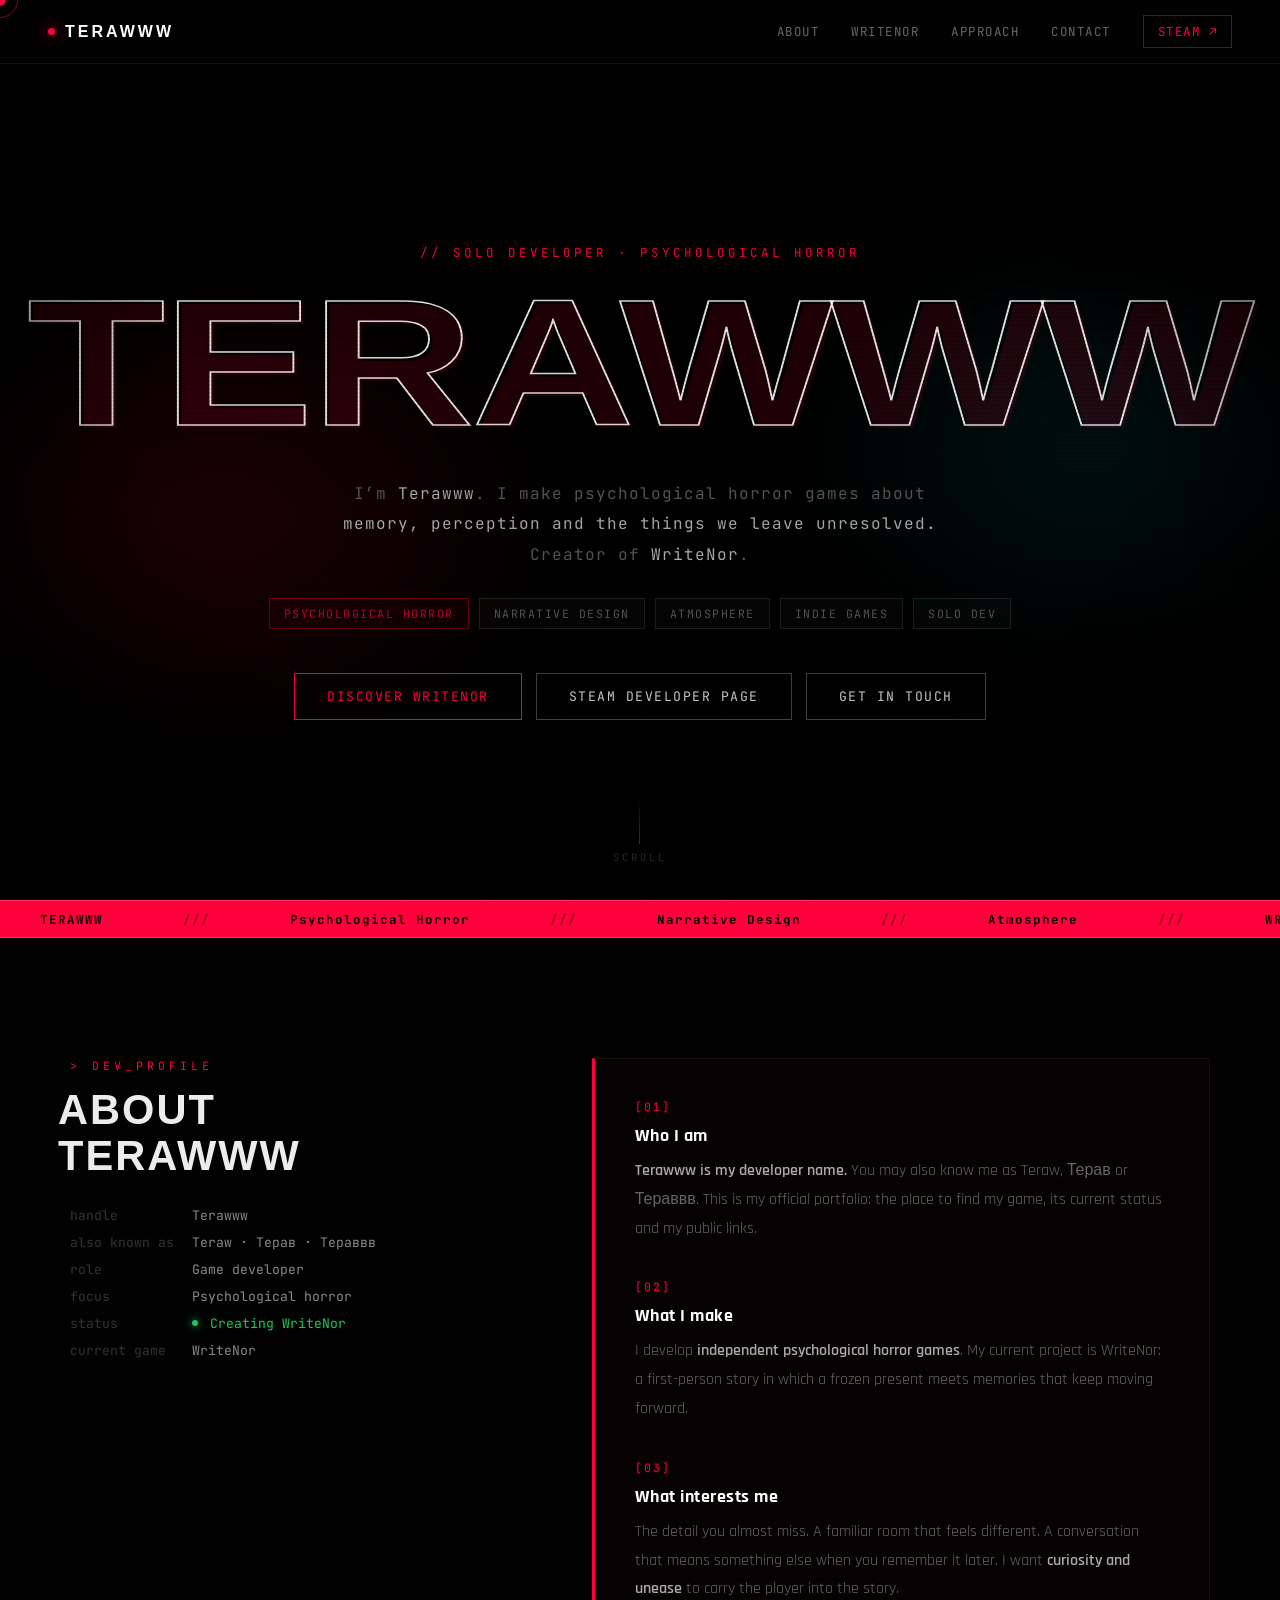
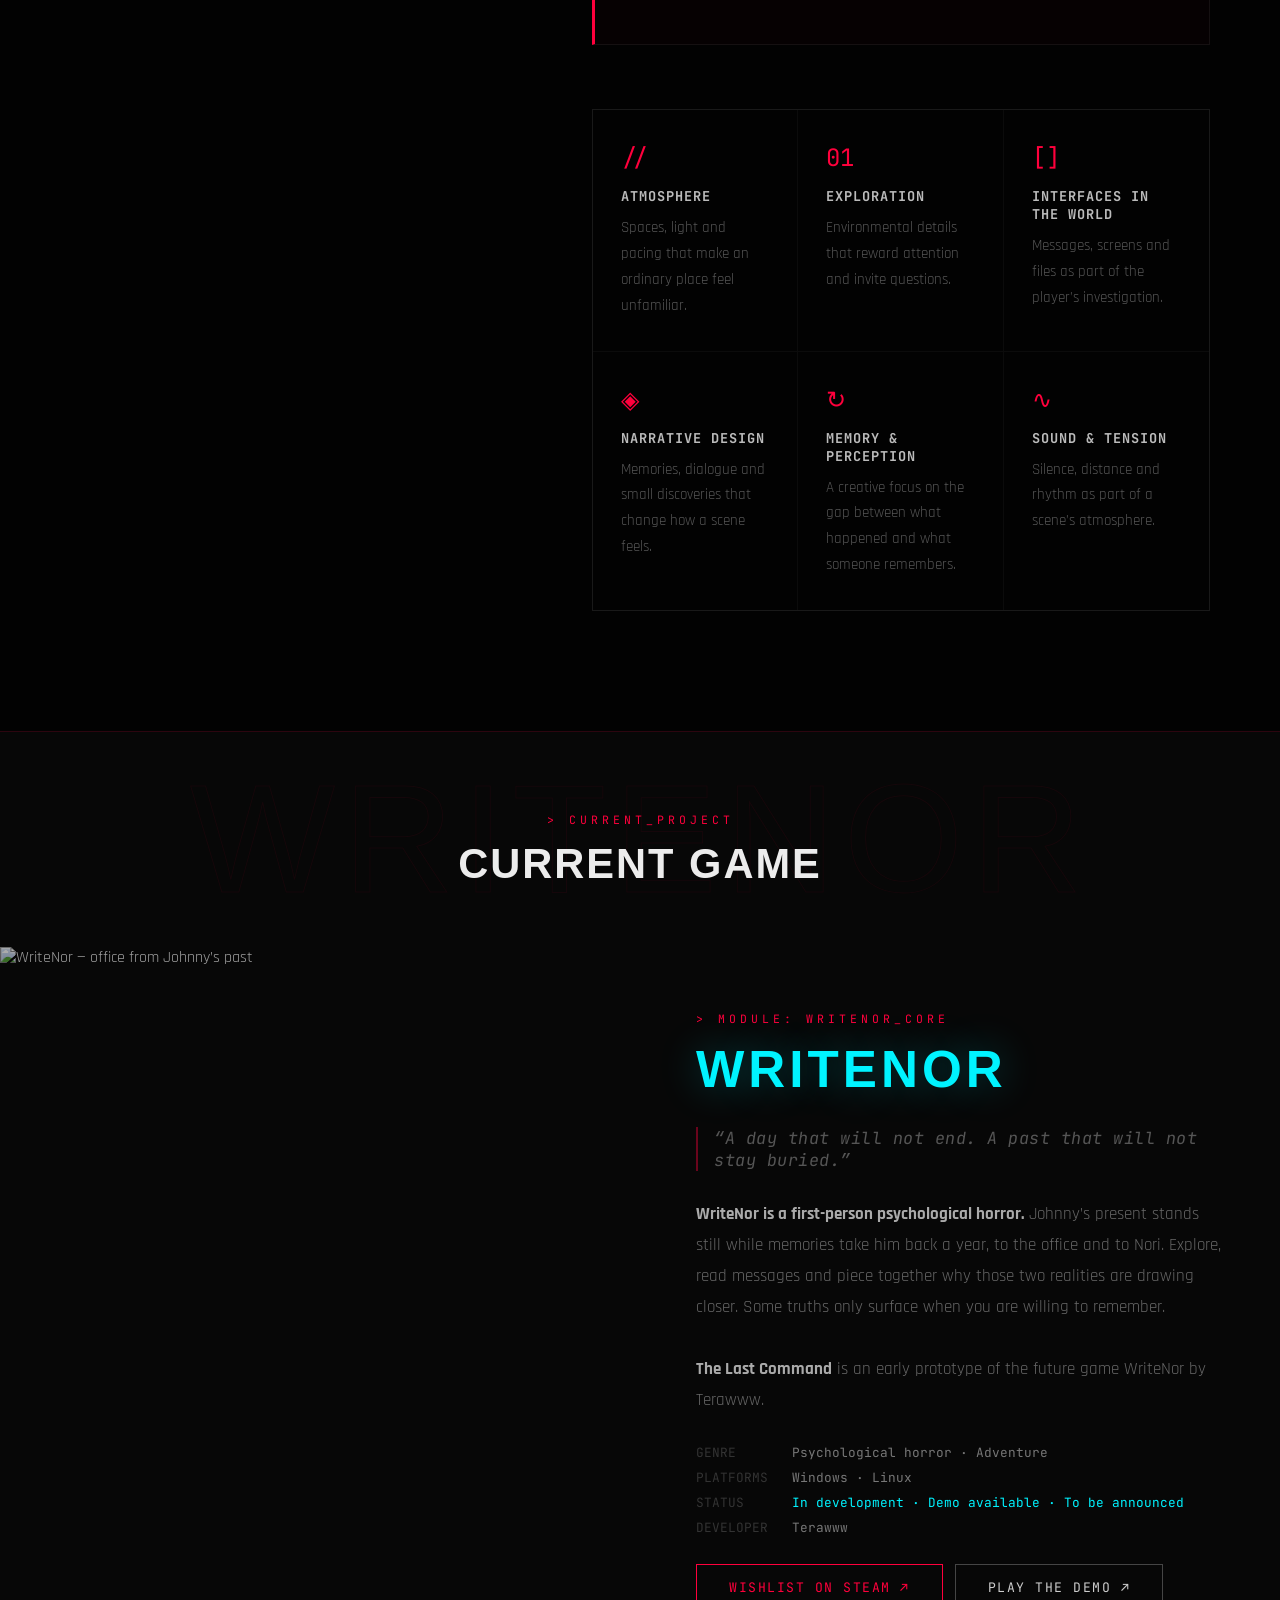
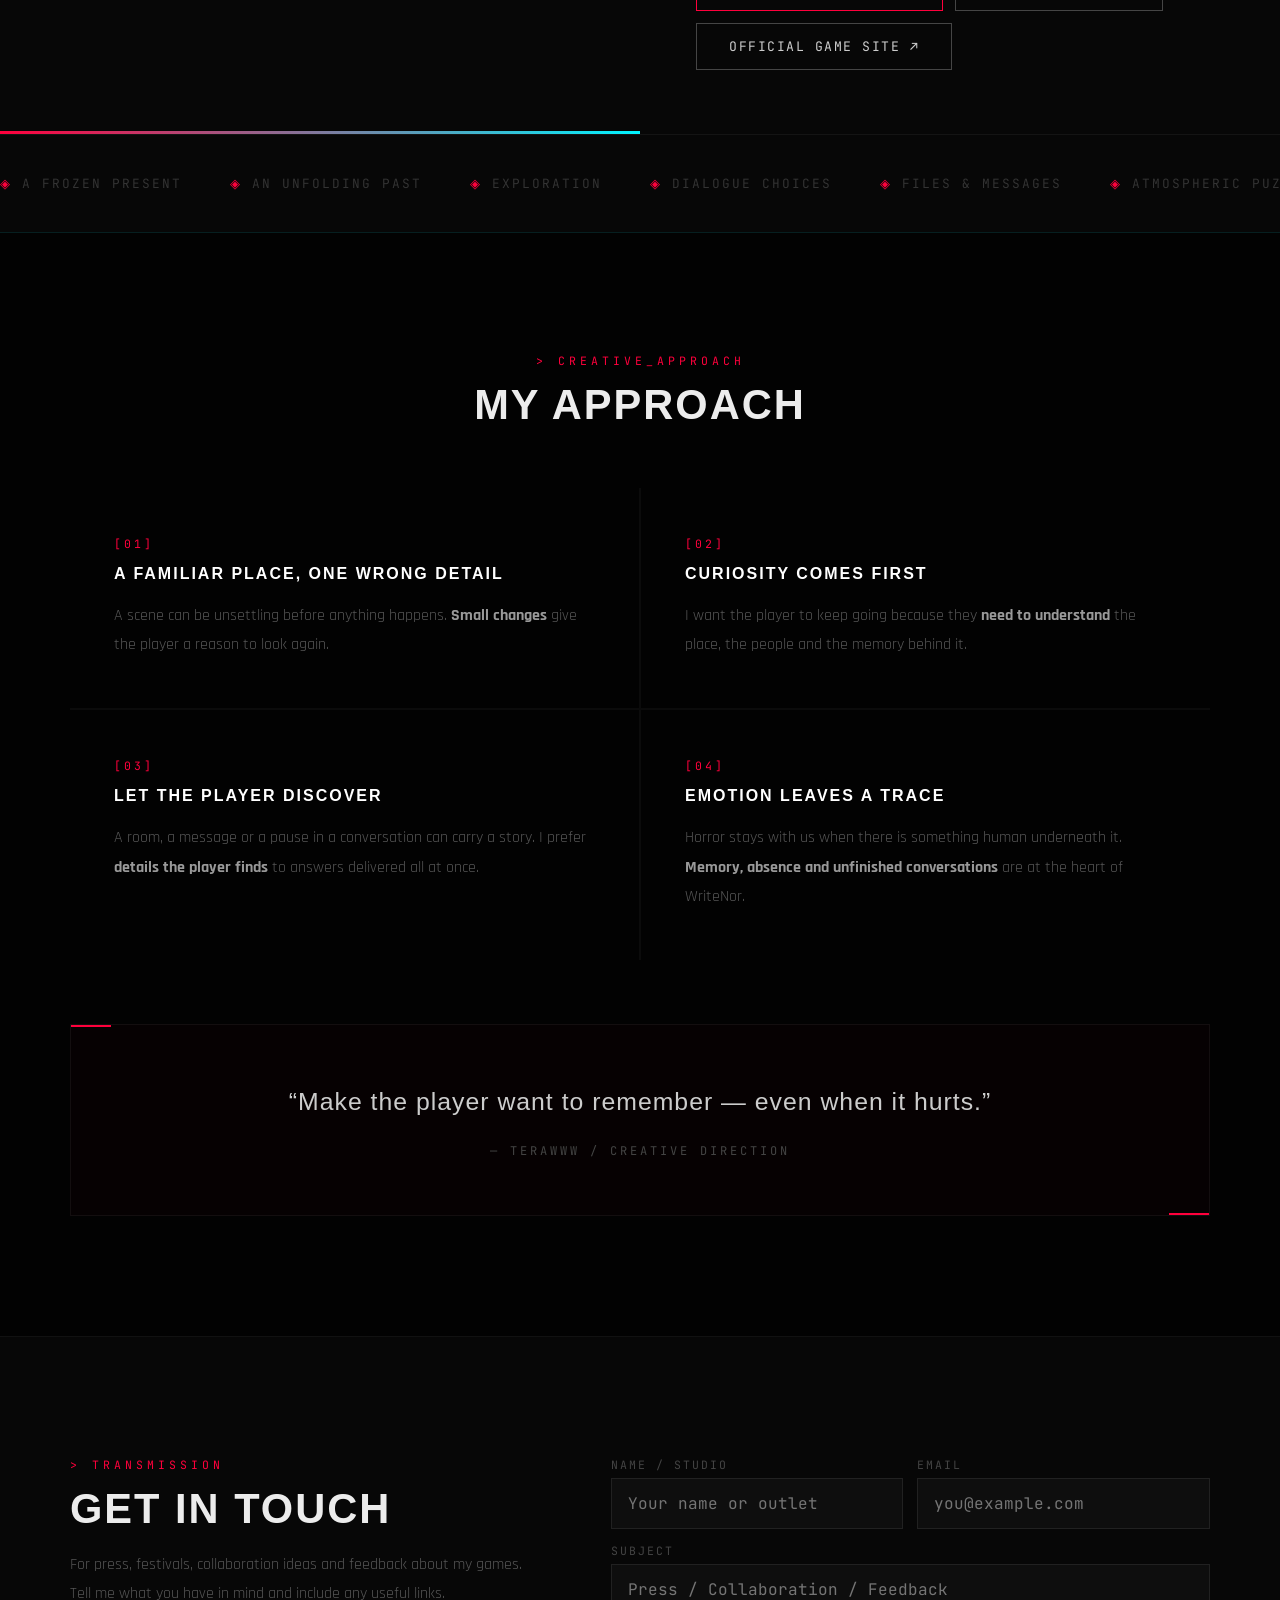
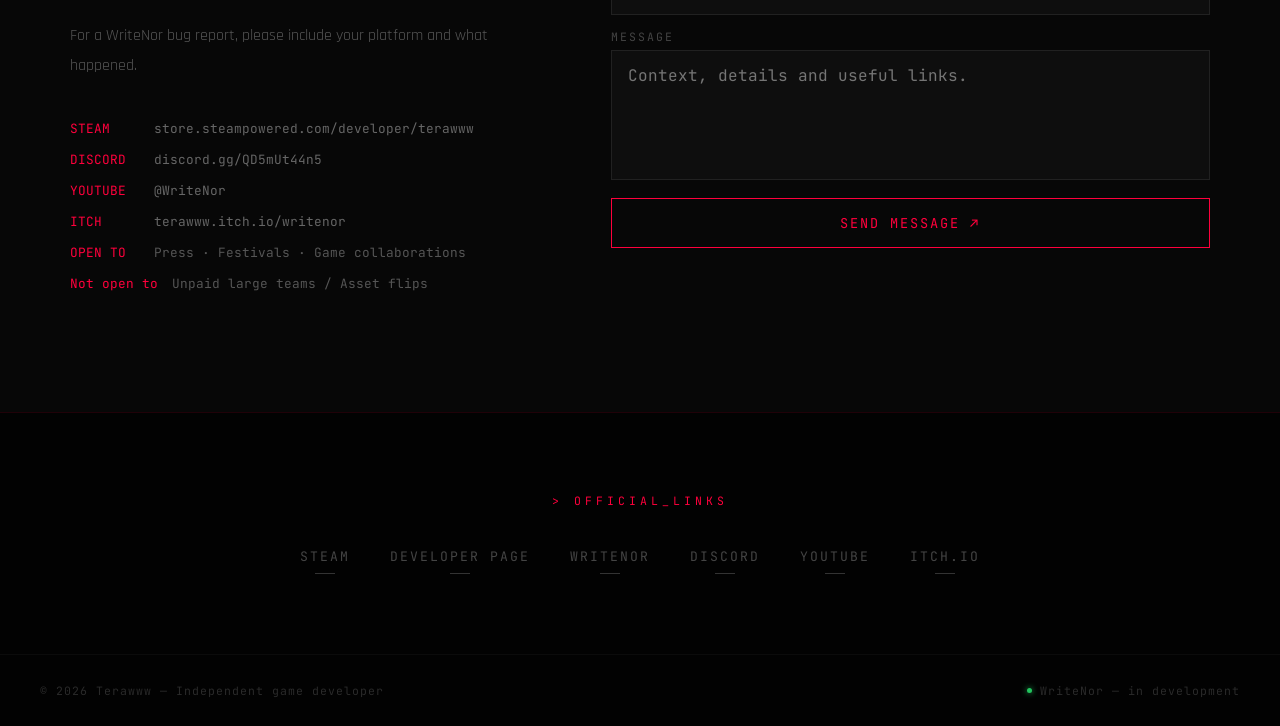
==== commit e836011d: "Restore original website with refreshed information and automatic language detection" ====
--- a/index.html
+++ b/index.html
@@ -1,129 +1,1327 @@
 <!DOCTYPE html>
-<html lang="en" data-locale="en">
+<html lang="en">
 <head>
   <meta charset="UTF-8" />
-  <meta name="viewport" content="width=device-width, initial-scale=1.0" />
-  <script src="/assets/locale.js?v=20261024b"></script>
+  <script>
+    (() => {
+      const supported = ['en','ru','uk','pl','de','es','ja','zh'];
+      const current = 'en';
+      const requested = new URLSearchParams(location.search).get('lang');
+      const isEntry = location.pathname === '/' || location.pathname === '/index.html';
+      if (!isEntry && !requested) return;
+      const browser = (navigator.languages || [navigator.language || 'en'])
+        .map(value => value.toLowerCase().split(/[-_]/)[0])
+        .find(value => supported.includes(value)) || 'en';
+      const language = supported.includes(requested) ? requested : browser;
+      if (language === current) return;
+      const target = new URL(language === 'en' ? '/' : '/' + language + '/', location.origin);
+      target.search = location.search;
+      target.hash = location.hash;
+      location.replace(target.href);
+    })();
+  </script>
+  <link rel="alternate" hreflang="en" href="https://terawww337.github.io/" />
+  <link rel="alternate" hreflang="ru" href="https://terawww337.github.io/ru/" />
+  <link rel="alternate" hreflang="uk" href="https://terawww337.github.io/uk/" />
+  <link rel="alternate" hreflang="pl" href="https://terawww337.github.io/pl/" />
+  <link rel="alternate" hreflang="de" href="https://terawww337.github.io/de/" />
+  <link rel="alternate" hreflang="es" href="https://terawww337.github.io/es/" />
+  <link rel="alternate" hreflang="ja" href="https://terawww337.github.io/ja/" />
+  <link rel="alternate" hreflang="zh-Hans" href="https://terawww337.github.io/zh/" />
+  <meta name="viewport" content="width=device-width, initial-scale=1.0, maximum-scale=1.0, user-scalable=no" />
   <title>Terawww (Teraw) — Indie Game Developer · WriteNor</title>
   <meta name="description" content="Terawww, also known as Teraw and Терав, is an independent game developer and the creator of WriteNor, a first-person psychological horror. Official portfolio." />
-  <meta name="theme-color" content="#020202" />
+  <meta name="theme-color" content="#ff003c" />
   <link rel="canonical" href="https://terawww337.github.io/" />
-  <link rel="alternate" hreflang="en" href="https://terawww337.github.io/" />
-<link rel="alternate" hreflang="ru" href="https://terawww337.github.io/ru/" />
-<link rel="alternate" hreflang="uk" href="https://terawww337.github.io/uk/" />
-<link rel="alternate" hreflang="pl" href="https://terawww337.github.io/pl/" />
-<link rel="alternate" hreflang="de" href="https://terawww337.github.io/de/" />
-<link rel="alternate" hreflang="es" href="https://terawww337.github.io/es/" />
-<link rel="alternate" hreflang="ja" href="https://terawww337.github.io/ja/" />
-<link rel="alternate" hreflang="zh-Hans" href="https://terawww337.github.io/zh/" />
-
-  <link rel="alternate" hreflang="x-default" href="https://terawww337.github.io/" />
-  <link rel="icon" href="/favicon.ico" sizes="16x16 32x32" />
-  <link rel="icon" type="image/png" sizes="96x96" href="/favicon-96x96.png" />
-  <link rel="apple-touch-icon" sizes="180x180" href="/apple-touch-icon.png" />
-  <link rel="manifest" href="/site.webmanifest" />
-  <meta property="og:type" content="profile" />
-  <meta property="og:site_name" content="Terawww" />
-  <meta property="og:locale" content="en_US" />
-  <meta property="og:locale:alternate" content="ru_RU" />
-<meta property="og:locale:alternate" content="uk_UA" />
-<meta property="og:locale:alternate" content="pl_PL" />
-<meta property="og:locale:alternate" content="de_DE" />
-<meta property="og:locale:alternate" content="es_ES" />
-<meta property="og:locale:alternate" content="ja_JP" />
-<meta property="og:locale:alternate" content="zh_CN" />
-
   <meta property="og:url" content="https://terawww337.github.io/" />
   <meta property="og:title" content="Terawww (Teraw) — Indie Game Developer · WriteNor" />
   <meta property="og:description" content="Terawww, also known as Teraw and Терав, is an independent game developer and the creator of WriteNor, a first-person psychological horror. Official portfolio." />
-  <meta property="og:image" content="https://terawww337.github.io/assets/social-cover.png" />
-  <meta property="og:image:alt" content="Terawww — Independent game developer, creator of WriteNor" />
+  <meta property="og:image" content="https://writenor.github.io/Nori_Cover.png" />
   <meta name="twitter:card" content="summary_large_image" />
-  <meta name="twitter:title" content="Terawww (Teraw) — Indie Game Developer · WriteNor" />
-  <meta name="twitter:description" content="Terawww, also known as Teraw and Терав, is an independent game developer and the creator of WriteNor, a first-person psychological horror. Official portfolio." />
-  <meta name="twitter:image" content="https://terawww337.github.io/assets/social-cover.png" />
-  <meta name="twitter:image:alt" content="Terawww — Independent game developer, creator of WriteNor" />
-  <link rel="preconnect" href="https://fonts.googleapis.com" />
-  <link rel="preconnect" href="https://fonts.gstatic.com" crossorigin />
-  <link href="https://fonts.googleapis.com/css2?family=Rajdhani:wght@300;400;500&amp;family=Roboto:wght@300;400&amp;family=Syncopate:wght@400;700&amp;family=JetBrains+Mono:wght@300;400&amp;display=swap" rel="stylesheet" />
-  <script type="application/ld+json">{"@context":"https://schema.org","@graph":[{"@type":"WebSite","@id":"https://terawww337.github.io/#website","url":"https://terawww337.github.io/","name":"Terawww","alternateName":["Teraw","Терав","Тераввв"],"inLanguage":["en","ru","uk","pl","de","es","ja","zh-Hans"],"publisher":{"@id":"https://terawww337.github.io/#developer"}},{"@type":"ProfilePage","@id":"https://terawww337.github.io/#profile","url":"https://terawww337.github.io/","name":"Terawww (Teraw) — Indie Game Developer · WriteNor","description":"Terawww, also known as Teraw and Терав, is an independent game developer and the creator of WriteNor, a first-person psychological horror. Official portfolio.","inLanguage":"en","isPartOf":{"@id":"https://terawww337.github.io/#website"},"mainEntity":{"@id":"https://terawww337.github.io/#developer"}},{"@type":"Person","@id":"https://terawww337.github.io/#developer","name":"Terawww","alternateName":["Teraw","Терав","Тераввв","Terawww337"],"url":"https://terawww337.github.io/","jobTitle":"Independent game developer","description":"Terawww, also known as Teraw and Терав, is an independent game developer and the creator of WriteNor, a first-person psychological horror. Official portfolio.","sameAs":["https://store.steampowered.com/developer/terawww","https://terawww.itch.io/","https://www.youtube.com/@WriteNor","https://github.com/Terawww337"],"knowsAbout":["Game development","Psychological horror","Narrative design"]},{"@type":"VideoGame","@id":"https://writenor.github.io/#game","name":"WriteNor","url":"https://writenor.github.io/","description":"WriteNor is a first-person psychological horror. Johnny’s present stands still while memories take him back a year, to the office and to Nori. Explore, read messages and piece together why those two realities are drawing closer. Some truths only surface when you are willing to remember.","genre":["Psychological horror","Adventure","Indie"],"operatingSystem":["Windows","Linux"],"applicationCategory":"GameApplication","playMode":"https://schema.org/SinglePlayer","creativeWorkStatus":"In development","author":{"@id":"https://terawww337.github.io/#developer"},"creator":{"@id":"https://terawww337.github.io/#developer"},"publisher":{"@id":"https://terawww337.github.io/#developer"},"sameAs":["https://store.steampowered.com/app/4312600/WriteNor/","https://terawww.itch.io/writenor"]}]}</script>
-<link rel="stylesheet" href="/assets/base.css?v=20261024b" />
-  <link rel="stylesheet" href="/assets/refinements.css?v=20261024b" />
-  <script src="/assets/site.js?v=20261024b" defer></script>
+
+  <link rel="preconnect" href="https://fonts.googleapis.com">
+  <link rel="preconnect" href="https://fonts.gstatic.com" crossorigin>
+  <link href="https://fonts.googleapis.com/css2?family=Rajdhani:wght@400;500;600;700&family=Syncopate:wght@400;700&family=JetBrains+Mono:wght@300;400;700&display=swap" rel="stylesheet">
+
+  <style>
+    :root {
+      --red: #ff003c;
+      --cyan: #00f3ff;
+      --yellow: #f5c518;
+      --bg: #020202;
+      --bg2: #070707;
+      --panel: rgba(8,8,8,0.92);
+      --text: #ececec;
+      --muted: #666;
+      --border: rgba(255,255,255,0.07);
+    }
+
+    *, *::before, *::after { margin:0; padding:0; box-sizing:border-box; }
+    html { scroll-behavior: smooth; }
+
+    body {
+      background: var(--bg);
+      color: var(--text);
+      font-family: 'Rajdhani', 'Arial', sans-serif;
+      overflow-x: hidden;
+      cursor: none;
+      -webkit-text-size-adjust: 100%;
+      text-rendering: optimizeLegibility;
+      -webkit-font-smoothing: antialiased;
+    }
+
+    @media (pointer: coarse) {
+      body { cursor: auto; }
+      .cursor, .cursor-trail { display: none !important; }
+    }
+
+    /* ── CURSOR ── */
+    .cursor {
+      position: fixed; z-index: 9999; pointer-events: none;
+      width: 12px; height: 12px;
+      background: var(--red);
+      border-radius: 50%;
+      transform: translate(-50%,-50%);
+      mix-blend-mode: difference;
+      transition: width .15s, height .15s, opacity .15s;
+    }
+    .cursor-ring {
+      position: fixed; z-index: 9998; pointer-events: none;
+      width: 36px; height: 36px;
+      border: 1.5px solid rgba(255,0,60,0.55);
+      border-radius: 50%;
+      transform: translate(-50%,-50%);
+      transition: all .22s ease;
+    }
+    .cursor-ring.hovered { width: 56px; height: 56px; border-color: #fff; }
+
+    /* ── SCANLINES & NOISE ── */
+    .scanlines {
+      position: fixed; inset: 0; z-index: 100; pointer-events: none;
+      background: repeating-linear-gradient(
+        0deg,
+        transparent,
+        transparent 2px,
+        rgba(0,0,0,0.15) 2px,
+        rgba(0,0,0,0.15) 4px
+      );
+      opacity: .5;
+    }
+    .vignette {
+      position: fixed; inset: 0; z-index: 99; pointer-events: none;
+      background: radial-gradient(ellipse at center, transparent 55%, rgba(0,0,0,0.85) 100%);
+    }
+
+    /* ── CANVAS BG ── */
+    #bg-canvas { position: fixed; top:0; left:0; z-index: -1; opacity: .35; }
+
+    /* ── NAV ── */
+    nav {
+      position: fixed; top: 0; width: 100%; z-index: 500;
+      padding: 0 48px;
+      height: 64px;
+      display: flex; align-items: center; justify-content: space-between;
+      background: rgba(2,2,2,0.96);
+      border-bottom: 1px solid rgba(255,0,60,0.18);
+      backdrop-filter: blur(12px);
+    }
+    .nav-logo {
+      font-family: 'Syncopate', sans-serif;
+      font-weight: 700; font-size: 1rem;
+      color: #fff; letter-spacing: 3px;
+      display: flex; align-items: center; gap: 10px;
+      text-decoration: none;
+    }
+    .nav-logo-dot {
+      width: 7px; height: 7px; border-radius: 50%;
+      background: var(--red);
+      box-shadow: 0 0 14px var(--red);
+      animation: pulse 2s infinite;
+    }
+    @keyframes pulse { 0%,100%{opacity:1;transform:scale(1)} 50%{opacity:.5;transform:scale(.7)} }
+
+    .nav-links {
+      display: flex; gap: 32px; align-items: center;
+      list-style: none;
+    }
+    .nav-links a {
+      color: #666; font-family: 'JetBrains Mono', monospace;
+      font-size: .78rem; letter-spacing: 1.5px; text-transform: uppercase;
+      text-decoration: none; transition: color .2s;
+      position: relative;
+    }
+    .nav-links a::after {
+      content: ''; position: absolute; bottom: -3px; left: 0;
+      width: 0; height: 1px; background: var(--red);
+      transition: width .25s;
+    }
+    .nav-links a:hover { color: #fff; }
+    .nav-links a:hover::after { width: 100%; }
+    .nav-cta {
+      color: var(--red) !important;
+      border: 1px solid rgba(255,0,60,0.5);
+      padding: 7px 14px !important;
+    }
+    .nav-cta:hover { background: rgba(255,0,60,0.1) !important; }
+    .nav-cta::after { display: none !important; }
+
+    /* ── HERO ── */
+    #hero {
+      min-height: 100vh;
+      display: flex; flex-direction: column;
+      align-items: center; justify-content: center;
+      position: relative; overflow: hidden;
+      padding-top: 64px;
+    }
+
+    .hero-bg-line {
+      position: absolute; inset: 0; pointer-events: none;
+      background:
+        repeating-linear-gradient(90deg, rgba(255,0,60,0.03) 0px, transparent 1px, transparent 80px),
+        repeating-linear-gradient(0deg, rgba(255,0,60,0.03) 0px, transparent 1px, transparent 80px);
+    }
+    .hero-glow-l {
+      position: absolute; left: -10%; top: 30%; width: 55%; height: 55%;
+      background: radial-gradient(ellipse, rgba(255,0,60,0.12) 0%, transparent 68%);
+      pointer-events: none; filter: blur(40px);
+    }
+    .hero-glow-r {
+      position: absolute; right: -10%; top: 25%; width: 50%; height: 50%;
+      background: radial-gradient(ellipse, rgba(0,243,255,0.07) 0%, transparent 68%);
+      pointer-events: none; filter: blur(40px);
+    }
+
+    .hero-eyebrow {
+      font-family: 'JetBrains Mono', monospace;
+      font-size: .78rem; color: var(--red);
+      letter-spacing: 4px; text-transform: uppercase;
+      margin-bottom: 24px;
+      opacity: 0; animation: fadeUp .8s .2s forwards;
+      text-align: center;
+      padding: 0 16px;
+    }
+
+    .hero-title-wrap {
+      --hero-stretch: 1.28;
+      --hero-fit: 1;
+      --hero-skew: 0deg;
+
+      position: relative;
+      text-align: center;
+      opacity: 0;
+      animation: fadeUp .9s .35s forwards;
+
+      width: min(96vw, 1800px);
+      margin: 0 auto;
+      padding-inline: clamp(10px, 2vw, 28px);
+    }
+
+    .hero-title {
+      font-family: 'Syncopate', 'Arial Black', 'Arial', sans-serif;
+      font-weight: 700;
+      font-size: clamp(4rem, 14vw, 13rem);
+      line-height: .88;
+      letter-spacing: -2px;
+      color: transparent;
+      -webkit-text-stroke: 1.5px rgba(255,255,255,0.9);
+      display: inline-block;
+      white-space: nowrap;
+      user-select: none;
+      position: relative;
+      will-change: transform;
+      transform-origin: center center;
+      transform:
+        scaleX(calc(var(--hero-stretch) * var(--hero-fit)))
+        skewX(var(--hero-skew))
+        translateZ(0);
+    }
+
+    .hero-title-ghost {
+      position: absolute;
+      inset: 0;
+      font-family: 'Syncopate', 'Arial Black', 'Arial', sans-serif;
+      font-weight: 700;
+      font-size: clamp(4rem, 14vw, 13rem);
+      line-height: .88;
+      letter-spacing: -2px;
+      color: rgba(255,0,60,0.12);
+      display: inline-block;
+      white-space: nowrap;
+      user-select: none;
+      pointer-events: none;
+      will-change: transform;
+      transform-origin: center center;
+      transform:
+        translate(3px, 3px)
+        scaleX(calc(var(--hero-stretch) * var(--hero-fit)));
+      animation: glitch-shift 4s infinite;
+    }
+
+    @keyframes glitch-shift {
+      0%,88%,100% {
+        transform: translate(3px,3px) scaleX(calc(var(--hero-stretch) * var(--hero-fit)));
+        opacity: .12;
+      }
+      90% {
+        transform: translate(-5px,2px) scaleX(calc((var(--hero-stretch) + 0.02) * var(--hero-fit)));
+        opacity: .2;
+        filter: blur(1px);
+      }
+      92% {
+        transform: translate(8px,-1px) scaleX(calc((var(--hero-stretch) - 0.02) * var(--hero-fit)));
+        opacity: .08;
+      }
+      94% {
+        transform: translate(3px,3px) scaleX(calc(var(--hero-stretch) * var(--hero-fit)));
+        opacity: .12;
+      }
+    }
+
+    .hero-sub {
+      margin-top: 36px;
+      font-family: 'JetBrains Mono', monospace;
+      font-size: clamp(.78rem, 1.3vw, 1rem);
+      color: #555;
+      letter-spacing: 1px;
+      line-height: 1.9;
+      max-width: 640px;
+      text-align: center;
+      opacity: 0; animation: fadeUp .9s .55s forwards;
+      padding: 0 16px;
+    }
+    .hero-sub span { color: #aaa; }
+
+    .hero-tags {
+      display: flex; gap: 10px; flex-wrap: wrap; justify-content: center;
+      margin-top: 28px;
+      opacity: 0; animation: fadeUp .9s .7s forwards;
+      padding: 0 16px;
+    }
+    .tag {
+      font-family: 'JetBrains Mono', monospace;
+      font-size: .72rem; letter-spacing: 1.5px; text-transform: uppercase;
+      padding: 7px 14px;
+      border: 1px solid rgba(255,255,255,0.1);
+      color: #555;
+      background: rgba(255,255,255,0.02);
+      transition: .25s;
+    }
+    .tag.accent { border-color: rgba(255,0,60,0.35); color: rgba(255,0,60,0.7); background: rgba(255,0,60,0.04); }
+    .tag:hover { color: #fff; border-color: rgba(255,255,255,0.3); }
+
+    .hero-btns {
+      display: flex; gap: 14px; flex-wrap: wrap; justify-content: center;
+      margin-top: 44px;
+      opacity: 0; animation: fadeUp .9s .85s forwards;
+      padding: 0 16px;
+    }
+    .btn {
+      font-family: 'JetBrains Mono', monospace;
+      font-size: .82rem; letter-spacing: 1.5px; text-transform: uppercase;
+      text-decoration: none; padding: 14px 32px;
+      border: 1.5px solid rgba(255,255,255,0.25);
+      color: #ccc;
+      background: transparent;
+      transition: all .25s;
+      display: inline-flex; align-items: center; gap: 8px;
+      cursor: none;
+    }
+    .btn:hover { border-color: #fff; color: #fff; background: rgba(255,255,255,0.05); }
+    .btn-primary { border-color: var(--red); color: var(--red); }
+    .btn-primary:hover { background: var(--red); color: #000; border-color: var(--red); }
+
+    .hero-scroll-hint {
+      position: absolute; bottom: 36px;
+      display: flex; flex-direction: column; align-items: center; gap: 6px;
+      opacity: 0; animation: fadeUp .9s 1.2s forwards;
+    }
+    .scroll-line {
+      width: 1px; height: 48px;
+      background: linear-gradient(to bottom, transparent, rgba(255,0,60,0.7));
+      animation: scrollLine 1.8s ease-in-out infinite;
+    }
+    .scroll-label {
+      font-family: 'JetBrains Mono', monospace;
+      font-size: .65rem; color: #333; letter-spacing: 3px; text-transform: uppercase;
+    }
+    @keyframes scrollLine { 0%,100%{opacity:.3;transform:scaleY(.5)} 50%{opacity:1;transform:scaleY(1)} }
+
+    /* ── TICKER ── */
+    .ticker {
+      background: var(--red); color: #000;
+      height: 38px; overflow: hidden; position: relative;
+      border-top: 1px solid rgba(255,255,255,0.2);
+      border-bottom: 1px solid rgba(255,255,255,0.2);
+    }
+    .ticker-inner {
+      display: flex; align-items: center; height: 100%;
+      animation: ticker 28s linear infinite;
+      white-space: nowrap;
+    }
+    .ticker-inner span {
+      font-family: 'JetBrains Mono', monospace;
+      font-size: .78rem; font-weight: 700; letter-spacing: 2px;
+      padding: 0 40px;
+    }
+    .ticker-sep { opacity: .4; }
+    @keyframes ticker { 0%{transform:translateX(0)} 100%{transform:translateX(-50%)} }
+
+    /* ── SECTIONS BASE ── */
+    section { position: relative; }
+    .container { max-width: 1220px; margin: 0 auto; padding: 0 40px; }
+
+    .section-label {
+      font-family: 'JetBrains Mono', monospace;
+      font-size: .72rem; color: var(--red);
+      letter-spacing: 4px; text-transform: uppercase;
+      margin-bottom: 14px;
+    }
+    .section-title {
+      font-family: 'Syncopate', 'Arial Black', 'Arial', sans-serif;
+      font-size: clamp(1.6rem, 3.5vw, 2.6rem);
+      text-transform: uppercase; letter-spacing: 2px;
+      line-height: 1.1;
+    }
+
+    /* ── ABOUT ── */
+    #about { padding: 120px 0; }
+    .about-grid {
+      display: grid;
+      grid-template-columns: 1fr 1.4fr;
+      gap: 80px; align-items: start;
+    }
+    .about-left { position: sticky; top: 100px; }
+    .about-status {
+      margin-top: 28px;
+      display: flex; flex-direction: column; gap: 10px;
+    }
+    .status-row {
+      display: flex; align-items: center; gap: 12px;
+      font-family: 'JetBrains Mono', monospace;
+      font-size: .82rem; color: #444;
+    }
+    .status-key { color: #333; min-width: 110px; }
+    .status-val { color: #888; }
+    .status-val.live { color: #22c55e; }
+    .status-dot { width: 6px; height: 6px; border-radius: 50%; background: #22c55e; box-shadow: 0 0 8px #22c55e; flex-shrink: 0; }
+
+    .about-manifesto {
+      padding: 40px;
+      border: 1px solid rgba(255,255,255,0.06);
+      border-left: 3px solid var(--red);
+      background: rgba(255,0,60,0.02);
+    }
+    .manifesto-item { margin-bottom: 36px; }
+    .manifesto-item:last-child { margin-bottom: 0; }
+    .manifesto-num {
+      font-family: 'JetBrains Mono', monospace;
+      font-size: .72rem; color: var(--red);
+      letter-spacing: 2px; margin-bottom: 10px;
+    }
+    .manifesto-item h3 {
+      font-size: 1.15rem; font-weight: 700; color: #fff;
+      margin-bottom: 10px; letter-spacing: 0.5px;
+    }
+    .manifesto-item p {
+      font-size: 1rem; line-height: 1.8; color: #666;
+    }
+    .manifesto-item p strong { color: #aaa; font-weight: 600; }
+
+    /* ── SKILLS GRID ── */
+    .skills-grid {
+      display: grid;
+      grid-template-columns: repeat(3,1fr);
+      gap: 1px;
+      margin-top: 64px;
+      border: 1px solid rgba(255,255,255,0.06);
+      background: rgba(255,255,255,0.04);
+    }
+    .skill-cell {
+      background: var(--bg);
+      padding: 32px 28px;
+      transition: background .25s;
+    }
+    .skill-cell:hover { background: rgba(255,0,60,0.04); }
+    .skill-icon {
+      font-family: 'JetBrains Mono', monospace;
+      font-size: 1.5rem; color: var(--red);
+      margin-bottom: 14px; display: block;
+    }
+    .skill-cell h4 {
+      font-family: 'JetBrains Mono', monospace;
+      font-size: .85rem; letter-spacing: 1px;
+      text-transform: uppercase; color: #bbb;
+      margin-bottom: 10px;
+    }
+    .skill-cell p { font-size: .95rem; line-height: 1.7; color: #555; }
+
+    /* ── WRITENOR SECTION ── */
+    #writenor {
+      padding: 0;
+      background: var(--bg2);
+      border-top: 1px solid rgba(255,0,60,0.15);
+      border-bottom: 1px solid rgba(0,243,255,0.1);
+      overflow: hidden;
+    }
+
+    .writenor-header {
+      padding: 80px 0 60px;
+      text-align: center;
+      position: relative;
+    }
+    .writenor-header::after {
+      content: 'WRITENOR';
+      position: absolute; inset: 0;
+      font-family: 'Syncopate', sans-serif;
+      font-size: clamp(4rem,12vw,10rem);
+      color: transparent;
+      -webkit-text-stroke: 1px rgba(255,0,60,0.06);
+      display: flex; align-items: center; justify-content: center;
+      letter-spacing: 8px; pointer-events: none;
+      text-transform: uppercase;
+    }
+
+    .writenor-main {
+      display: grid;
+      grid-template-columns: 1fr 1fr;
+      min-height: 600px;
+    }
+    .writenor-visual {
+      position: relative; overflow: hidden;
+      min-height: 500px;
+    }
+    .writenor-visual img {
+      width: 100%; height: 100%;
+      object-fit: cover;
+      filter: brightness(.65) saturate(0.8) contrast(1.15);
+      transition: filter 1.2s ease, transform 1.2s ease;
+    }
+    .writenor-visual:hover img {
+      filter: brightness(.85) saturate(1) contrast(1.1);
+      transform: scale(1.04);
+    }
+    .writenor-visual-overlay {
+      position: absolute; inset: 0;
+      background: linear-gradient(to right, transparent 60%, var(--bg2));
+    }
+    .writenor-visual-bar {
+      position: absolute; bottom: 0; left: 0; right: 0;
+      height: 3px;
+      background: linear-gradient(to right, var(--red), var(--cyan));
+    }
+
+    .writenor-info {
+      padding: 64px 56px;
+      display: flex; flex-direction: column;
+      justify-content: center; gap: 28px;
+    }
+    .writenor-name {
+      font-family: 'Syncopate', sans-serif;
+      font-size: clamp(2rem, 4vw, 3.2rem);
+      letter-spacing: 4px; text-transform: uppercase;
+      color: var(--cyan);
+      text-shadow: 0 0 40px rgba(0,243,255,0.3);
+    }
+    .writenor-logline {
+      font-family: 'JetBrains Mono', monospace;
+      font-size: 1.05rem; color: #555;
+      font-style: italic; letter-spacing: 0.5px;
+      padding-left: 16px;
+      border-left: 2px solid rgba(255,0,60,0.4);
+    }
+    .writenor-desc {
+      font-size: 1.05rem; line-height: 1.85; color: #666;
+    }
+    .writenor-desc strong { color: #aaa; }
+
+    .writenor-meta {
+      display: flex; flex-direction: column; gap: 8px;
+      font-family: 'JetBrains Mono', monospace;
+      font-size: .8rem;
+    }
+    .meta-row { display: flex; gap: 16px; }
+    .meta-key { color: #333; min-width: 80px; }
+    .meta-val { color: #777; }
+    .meta-val.highlight { color: var(--cyan); }
+
+    .writenor-links {
+      display: flex; gap: 12px; flex-wrap: wrap;
+    }
+
+    /* ── FEATURES MARQUEE ── */
+    .features-strip {
+      padding: 40px 0;
+      border-top: 1px solid rgba(255,255,255,0.05);
+      overflow: hidden;
+    }
+    .features-inner {
+      display: flex; gap: 48px;
+      animation: ticker 20s linear infinite;
+      white-space: nowrap;
+    }
+    .feature-chip {
+      font-family: 'JetBrains Mono', monospace;
+      font-size: .8rem; letter-spacing: 2px; text-transform: uppercase;
+      color: #333; display: flex; align-items: center; gap: 10px;
+      flex-shrink: 0;
+    }
+    .feature-chip span { color: var(--red); }
+
+    /* ── PHILOSOPHY ── */
+    #philosophy { padding: 120px 0; }
+    .philosophy-grid {
+      display: grid;
+      grid-template-columns: 1fr 1fr;
+      gap: 2px;
+      margin-top: 60px;
+      background: rgba(255,255,255,0.04);
+    }
+    .philosophy-block {
+      background: var(--bg);
+      padding: 48px 44px;
+      position: relative;
+      overflow: hidden;
+    }
+    .philosophy-block::before {
+      content: '';
+      position: absolute; top: 0; left: 0;
+      width: 100%; height: 2px;
+      background: linear-gradient(to right, var(--red), transparent);
+      opacity: 0; transition: opacity .3s;
+    }
+    .philosophy-block:hover::before { opacity: 1; }
+    .philosophy-block h3 {
+      font-family: 'Syncopate', sans-serif;
+      font-size: 1rem; letter-spacing: 2px; text-transform: uppercase;
+      color: #fff; margin-bottom: 18px;
+    }
+    .philosophy-block p {
+      font-size: 1rem; line-height: 1.85; color: #555;
+    }
+    .philosophy-block p strong { color: #999; }
+    .philosophy-num {
+      font-family: 'JetBrains Mono', monospace;
+      font-size: .72rem; color: var(--red);
+      letter-spacing: 3px; margin-bottom: 14px;
+    }
+
+    .quote-block {
+      margin-top: 64px;
+      padding: 56px 64px;
+      border: 1px solid rgba(255,255,255,0.05);
+      background: rgba(255,0,60,0.02);
+      text-align: center;
+      position: relative;
+    }
+    .quote-block::before, .quote-block::after {
+      content: '';
+      position: absolute;
+      width: 40px; height: 2px;
+      background: var(--red);
+    }
+    .quote-block::before { top: 0; left: 0; }
+    .quote-block::after { bottom: 0; right: 0; }
+    .quote-text {
+      font-family: 'Syncopate', sans-serif;
+      font-size: clamp(1rem, 2.2vw, 1.55rem);
+      line-height: 1.7; color: #ccc;
+      letter-spacing: 1px;
+    }
+    .quote-attr {
+      margin-top: 20px;
+      font-family: 'JetBrains Mono', monospace;
+      font-size: .75rem; color: #444;
+      letter-spacing: 3px; text-transform: uppercase;
+    }
+
+    /* ── CONTACT ── */
+    #contact { padding: 120px 0; background: var(--bg2); border-top: 1px solid rgba(255,255,255,0.04); }
+    .contact-grid {
+      display: grid;
+      grid-template-columns: 1fr 1.3fr;
+      gap: 80px;
+    }
+    .contact-info p {
+      font-size: 1rem; line-height: 1.85; color: #555;
+      margin-top: 18px;
+    }
+    .contact-details {
+      margin-top: 40px;
+      display: flex; flex-direction: column; gap: 14px;
+    }
+    .contact-item {
+      font-family: 'JetBrains Mono', monospace;
+      font-size: .8rem;
+      display: flex; gap: 14px; align-items: center;
+      color: #444;
+      flex-wrap: wrap;
+    }
+    .contact-item a {
+      color: #666; text-decoration: none; transition: color .2s;
+      word-break: break-word;
+    }
+    .contact-item a:hover { color: var(--red); }
+    .contact-key { color: var(--red); min-width: 70px; }
+
+    .form-row { display: flex; gap: 14px; }
+    .form-field {
+      display: flex; flex-direction: column; gap: 6px;
+      margin-bottom: 14px; flex: 1;
+    }
+    .form-label {
+      font-family: 'JetBrains Mono', monospace;
+      font-size: .72rem; color: #444;
+      letter-spacing: 2px; text-transform: uppercase;
+    }
+    .form-input, .form-textarea {
+      background: rgba(255,255,255,0.03);
+      border: 1px solid rgba(255,255,255,0.08);
+      color: #ccc; font-family: 'JetBrains Mono', 'Courier New', monospace;
+      font-size: 16px; padding: 14px 16px;
+      outline: none; transition: border-color .25s, box-shadow .25s;
+      width: 100%;
+      -webkit-appearance: none;
+      border-radius: 0;
+    }
+    .form-input:focus, .form-textarea:focus {
+      border-color: rgba(255,0,60,0.5);
+      box-shadow: 0 0 0 3px rgba(255,0,60,0.06);
+    }
+    .form-textarea { height: 130px; resize: none; }
+    .form-submit {
+      width: 100%; padding: 15px;
+      background: transparent;
+      border: 1.5px solid var(--red);
+      color: var(--red);
+      font-family: 'JetBrains Mono', monospace;
+      font-size: .85rem; letter-spacing: 2px; text-transform: uppercase;
+      cursor: none; transition: all .25s;
+      margin-top: 4px;
+    }
+    .form-submit:hover { background: var(--red); color: #000; }
+
+    /* ── LINKS FOOTER ── */
+    #links {
+      padding: 80px 0;
+      border-top: 1px solid rgba(255,0,60,0.12);
+    }
+    .links-row {
+      display: flex; justify-content: center; gap: 40px; flex-wrap: wrap;
+      margin-top: 40px;
+    }
+    .link-item {
+      text-decoration: none;
+      font-family: 'JetBrains Mono', monospace;
+      font-size: .82rem; letter-spacing: 2px; text-transform: uppercase;
+      color: #444; transition: color .25s;
+      display: flex; flex-direction: column; align-items: center; gap: 8px;
+    }
+    .link-item:hover { color: #fff; }
+    .link-item:hover .link-line { width: 100%; background: var(--red); }
+    .link-line {
+      width: 20px; height: 1px; background: #333;
+      transition: width .25s, background .25s;
+    }
+
+    /* ── FOOTER ── */
+    footer {
+      padding: 28px 40px;
+      border-top: 1px solid rgba(255,255,255,0.04);
+      display: flex; justify-content: space-between; align-items: center;
+      font-family: 'JetBrains Mono', monospace;
+      font-size: .72rem; color: #2a2a2a;
+      gap: 12px;
+    }
+    footer span { letter-spacing: 1px; }
+    .footer-signal {
+      display: flex; align-items: center; gap: 8px;
+      flex-wrap: wrap;
+      justify-content: center;
+    }
+    .footer-signal-dot {
+      width: 5px; height: 5px; border-radius: 50%;
+      background: #22c55e; box-shadow: 0 0 6px #22c55e;
+      animation: pulse 2.5s infinite;
+    }
+
+    /* ── REVEAL ANIMATIONS ── */
+    .reveal { opacity: 0; transform: translateY(30px); transition: opacity .8s ease, transform .8s ease; }
+    .reveal.active { opacity: 1; transform: translateY(0); }
+    .reveal-l { opacity: 0; transform: translateX(-30px); transition: opacity .8s ease, transform .8s ease; }
+    .reveal-l.active { opacity: 1; transform: translateX(0); }
+    .reveal-r { opacity: 0; transform: translateX(30px); transition: opacity .8s ease, transform .8s ease; }
+    .reveal-r.active { opacity: 1; transform: translateX(0); }
+
+    @keyframes fadeUp { from{opacity:0;transform:translateY(20px)} to{opacity:1;transform:translateY(0)} }
+
+    /* ── RESPONSIVE ── */
+    @media (max-width: 1024px) {
+      .about-grid { grid-template-columns: 1fr; gap: 48px; }
+      .about-left { position: static; }
+      .skills-grid { grid-template-columns: 1fr 1fr; }
+      .writenor-main { grid-template-columns: 1fr; }
+      .writenor-visual { min-height: 340px; }
+      .writenor-visual-overlay { background: linear-gradient(to top, var(--bg2) 15%, transparent); }
+      .writenor-info { padding: 48px 40px; }
+      .philosophy-grid { grid-template-columns: 1fr; }
+      .contact-grid { grid-template-columns: 1fr; gap: 48px; }
+    }
+
+    @media (max-width: 768px) {
+      nav { padding: 0 20px; }
+      .nav-links { gap: 16px; }
+      .nav-links li:not(:last-child):not(:nth-last-child(2)) { display: none; }
+      .container { padding: 0 20px; }
+
+      .hero-title-wrap {
+        width: 100%;
+        max-width: 100vw;
+        padding-inline: 10px;
+        --hero-stretch: 1.12;
+      }
+
+      .hero-title,
+      .hero-title-ghost {
+        font-size: clamp(2.4rem, 13vw, 4.5rem);
+        letter-spacing: 0;
+      }
+
+      .hero-sub { font-size: .78rem; padding: 0 10px; }
+      .skills-grid { grid-template-columns: 1fr; }
+      .writenor-info { padding: 32px 24px; }
+      .quote-block { padding: 36px 24px; }
+      .form-row { flex-direction: column; gap: 0; }
+      footer { flex-direction: column; text-align: center; }
+      section, .container, .ticker, .features-strip { max-width: 100vw; overflow-x: hidden; }
+      .nav-logo { font-size: .85rem; }
+      #about { padding: 80px 0; }
+      #philosophy { padding: 80px 0; }
+      #contact { padding: 80px 0; }
+      .hero-btns { gap: 10px; }
+      .btn { padding: 12px 20px; font-size: .75rem; }
+      .hero-eyebrow { font-size: .66rem; letter-spacing: 2px; }
+    }
+
+    @media (prefers-reduced-motion: reduce) {
+      *, *::before, *::after { animation: none !important; transition: none !important; }
+    }
+    @media (min-width: 1025px) {
+      #about .about-left > .section-title { position: relative; left: -12px; }
+    }
+  </style>
 </head>
+
 <body>
-  <a class="skip-link" href="#main-content">Skip to content</a>
-  <div class="cursor" id="cursor" aria-hidden="true"></div>
-  <div class="cursor-ring" id="cursor-ring" aria-hidden="true"></div>
-  <div class="scanlines" aria-hidden="true"></div>
-  <div class="vignette" aria-hidden="true"></div>
-  <canvas id="bg-canvas" aria-hidden="true"></canvas>
-  <nav aria-label="Main navigation">
-    <a href="#hero" class="nav-logo" aria-label="Terawww home"><span class="nav-logo-dot" aria-hidden="true"></span>TERAWWW</a>
-    <ul class="nav-links" id="main-nav">
-      <li><a href="#about">About</a></li><li><a href="#writenor">WriteNor</a></li><li><a href="#philosophy">Approach</a></li><li><a href="#contact">Contact</a></li>
+  <div class="cursor" id="cursor"></div>
+  <div class="cursor-ring" id="cursor-ring"></div>
+
+  <div class="scanlines"></div>
+  <div class="vignette"></div>
+  <canvas id="bg-canvas"></canvas>
+
+  <nav>
+    <a href="#" class="nav-logo">
+      <div class="nav-logo-dot"></div>
+      TERAWWW
+    </a>
+    <ul class="nav-links">
+      <li><a href="#about">About</a></li>
+      <li><a href="#writenor">WriteNor</a></li>
+      <li><a href="#philosophy">Approach</a></li>
+      <li><a href="#contact">Contact</a></li>
       <li><a href="https://store.steampowered.com/developer/terawww" class="nav-cta" target="_blank" rel="noopener">Steam ↗</a></li>
     </ul>
-    <div class="nav-tools">
-      <button class="effects-toggle" type="button" aria-pressed="true" data-on="Effects: on" data-off="Effects: off" data-reduced="Effects: reduced" data-reduced-title="Reduced motion is enabled in your system">Effects: on</button>
-      <div class="language-control"><label class="visually-hidden" for="language">Language</label><select id="language" class="language-select" data-auto="Auto"><option value="auto">Auto</option><option value="en" selected>EN · English</option><option value="ru">RU · Русский</option><option value="uk">UK · Українська</option><option value="pl">PL · Polski</option><option value="de">DE · Deutsch</option><option value="es">ES · Español</option><option value="ja">JA · 日本語</option><option value="zh">ZH · 简体中文</option></select></div>
-      <button class="menu-toggle" type="button" aria-controls="main-nav" aria-expanded="false">Menu</button>
+  </nav>
+
+  <section id="hero">
+    <div class="hero-bg-line"></div>
+    <div class="hero-glow-l"></div>
+    <div class="hero-glow-r"></div>
+
+    <div class="hero-eyebrow">// Solo developer · psychological horror</div>
+
+    <div class="hero-title-wrap">
+      <div class="hero-title-ghost" aria-hidden="true">TERAWWW</div>
+      <span class="hero-title">TERAWWW</span>
     </div>
-  </nav>
-  <noscript><div class="language-fallback"><a href="/" lang="en">EN · English</a> · <a href="/ru/" lang="ru">RU · Русский</a> · <a href="/uk/" lang="uk">UK · Українська</a> · <a href="/pl/" lang="pl">PL · Polski</a> · <a href="/de/" lang="de">DE · Deutsch</a> · <a href="/es/" lang="es">ES · Español</a> · <a href="/ja/" lang="ja">JA · 日本語</a> · <a href="/zh/" lang="zh-Hans">ZH · 简体中文</a></div></noscript>
-  <main id="main-content" tabindex="-1">
-    <section id="hero" aria-labelledby="hero-heading">
-      <div class="hero-bg-line" aria-hidden="true"></div><div class="hero-glow-l" aria-hidden="true"></div><div class="hero-glow-r" aria-hidden="true"></div>
-      <div class="hero-eyebrow">// Solo developer · psychological horror</div>
-      <h1 class="hero-title-wrap" id="hero-heading"><span class="hero-title-ghost" aria-hidden="true">TERAWWW</span><span class="hero-title">TERAWWW</span><span class="hero-role">Independent game developer</span></h1>
-      <p class="hero-sub">I’m <span>Terawww</span>. I make psychological horror games about <span>memory, perception and the things we leave unresolved.</span> Creator of <span>WriteNor</span>.</p>
-      <div class="hero-tags"><div class="tag accent">Psychological Horror</div><div class="tag">Narrative Design</div><div class="tag">Atmosphere</div><div class="tag">Indie Games</div><div class="tag">Solo Dev</div></div>
-      <div class="hero-btns"><a href="#writenor" class="btn btn-primary">Discover WriteNor</a><a href="https://store.steampowered.com/developer/terawww" class="btn" target="_blank" rel="noopener">Steam Developer Page</a><a href="#contact" class="btn">Get in Touch</a></div>
-      <div class="hero-scroll-hint" aria-hidden="true"><span class="scroll-line"></span><span class="scroll-label">Scroll</span></div>
-    </section>
-    <div class="ticker" aria-hidden="true"><div class="ticker-inner"><span>TERAWWW</span><span class="ticker-sep">///</span><span>INDEPENDENT GAME DEVELOPER</span><span class="ticker-sep">///</span><span>PSYCHOLOGICAL HORROR</span><span class="ticker-sep">///</span><span>WRITENOR — DEMO AVAILABLE</span><span class="ticker-sep">///</span><span>MEMORY / PERCEPTION</span><span class="ticker-sep">///</span><span>SOLO DEVELOPMENT</span><span class="ticker-sep">///</span><span>TERAWWW</span><span class="ticker-sep">///</span><span>INDEPENDENT GAME DEVELOPER</span><span class="ticker-sep">///</span><span>PSYCHOLOGICAL HORROR</span><span class="ticker-sep">///</span><span>WRITENOR — DEMO AVAILABLE</span><span class="ticker-sep">///</span><span>MEMORY / PERCEPTION</span><span class="ticker-sep">///</span><span>SOLO DEVELOPMENT</span><span class="ticker-sep">///</span></div></div>
-    <section id="about" aria-labelledby="about-heading"><div class="container"><div class="about-grid">
-      <div class="about-left reveal-l"><div class="section-label">&gt; DEV_PROFILE</div><h2 class="section-title" id="about-heading">About<br>Terawww</h2><div class="about-status">
-      <div class="status-row"><span class="status-key">handle</span><span class="status-val">Terawww</span></div><div class="status-row"><span class="status-key">also known as</span><span class="status-val">Teraw · Терав · Тераввв</span></div><div class="status-row"><span class="status-key">role</span><span class="status-val">Game developer</span></div><div class="status-row"><span class="status-key">focus</span><span class="status-val">Psychological horror</span></div><div class="status-row"><span class="status-key">status</span><span class="status-val live">Creating WriteNor</span></div><div class="status-row"><span class="status-key">current game</span><span class="status-val">WriteNor</span></div>
-      </div></div>
-      <div class="about-right"><div class="about-manifesto reveal">
-      <div class="manifesto-item"><div class="manifesto-num">[01]</div><h3>Who I am</h3><p><strong>Terawww is my developer name.</strong> You may also know me as Teraw, Терав or Тераввв. This is my official portfolio: the place to find my game, its current status and my public links.</p></div><div class="manifesto-item"><div class="manifesto-num">[02]</div><h3>What I make</h3><p>I develop <strong>independent psychological horror games</strong>. My current project is WriteNor: a first-person story in which a frozen present meets memories that keep moving forward.</p></div><div class="manifesto-item"><div class="manifesto-num">[03]</div><h3>What interests me</h3><p>The detail you almost miss. A familiar room that feels different. A conversation that means something else when you remember it later. I want <strong>curiosity and unease</strong> to carry the player into the story.</p></div>
-      </div><div class="skills-grid reveal">
-      <div class="skill-cell"><span class="skill-icon" aria-hidden="true">//</span><h3>Atmosphere</h3><p>Spaces, light and pacing that make an ordinary place feel unfamiliar.</p></div><div class="skill-cell"><span class="skill-icon" aria-hidden="true">01</span><h3>Exploration</h3><p>Environmental details that reward attention and invite questions.</p></div><div class="skill-cell"><span class="skill-icon" aria-hidden="true">[]</span><h3>Interfaces in the world</h3><p>Messages, screens and files as part of the player’s investigation.</p></div><div class="skill-cell"><span class="skill-icon" aria-hidden="true">◈</span><h3>Narrative Design</h3><p>Memories, dialogue and small discoveries that change how a scene feels.</p></div><div class="skill-cell"><span class="skill-icon" aria-hidden="true">↻</span><h3>Memory & Perception</h3><p>A creative focus on the gap between what happened and what someone remembers.</p></div><div class="skill-cell"><span class="skill-icon" aria-hidden="true">∿</span><h3>Sound & Tension</h3><p>Silence, distance and rhythm as part of a scene’s atmosphere.</p></div>
-      </div></div>
-    </div></div></section>
-    <section id="writenor" aria-labelledby="work-heading">
-      <div class="writenor-header"><div class="container"><div class="section-label reveal">&gt; CURRENT_PROJECT</div><h2 class="section-title reveal" id="work-heading">Current Game</h2></div></div>
-      <div class="writenor-main"><div class="writenor-visual"><img src="https://writenor.github.io/Office.png" alt="WriteNor — office from Johnny’s past" width="1920" height="1080" loading="lazy" /><div class="writenor-visual-overlay" aria-hidden="true"></div><div class="writenor-visual-bar" aria-hidden="true"></div></div>
-        <div class="writenor-info reveal-r"><div><div class="section-label">&gt; WRITENOR</div><h3 class="writenor-name">WriteNor</h3></div>
-          <p class="writenor-logline">“A day that will not end. A past that will not stay buried.”</p><p class="writenor-desc"><strong>WriteNor is a first-person psychological horror.</strong> Johnny’s present stands still while memories take him back a year, to the office and to Nori. Explore, read messages and piece together why those two realities are drawing closer. Some truths only surface when you are willing to remember.</p>
-          <div class="writenor-meta"><div class="meta-row"><span class="meta-key">GENRE</span><span class="meta-val">Psychological horror · Adventure</span></div><div class="meta-row"><span class="meta-key">PLATFORMS</span><span class="meta-val">Windows · Linux</span></div><div class="meta-row"><span class="meta-key">STATUS</span><span class="meta-val highlight">In development · Demo available</span></div><div class="meta-row"><span class="meta-key">RELEASE</span><span class="meta-val">To be announced</span></div><div class="meta-row"><span class="meta-key">DEVELOPER</span><span class="meta-val">Terawww</span></div></div>
-          <div class="writenor-links"><a href="https://store.steampowered.com/app/4312600/WriteNor/" class="btn btn-primary" target="_blank" rel="noopener">Wishlist on Steam ↗</a><a href="https://terawww.itch.io/writenor" class="btn" target="_blank" rel="noopener">Play the demo ↗</a><a href="https://writenor.github.io/" class="btn" target="_blank" rel="noopener">Official game site ↗</a></div>
+
+    <p class="hero-sub">
+      I’m <span>Terawww</span>. I make psychological horror games about <span>memory, perception and the things we leave unresolved.</span> Creator of <span>WriteNor</span>.
+    </p>
+
+    <div class="hero-tags">
+      <div class="tag accent">Psychological Horror</div>
+      <div class="tag">Narrative Design</div>
+      <div class="tag">Atmosphere</div>
+      <div class="tag">Indie Games</div>
+      <div class="tag">Solo Dev</div>
+    </div>
+
+    <div class="hero-btns">
+      <a href="#writenor" class="btn btn-primary">Discover WriteNor</a>
+      <a href="https://store.steampowered.com/developer/terawww" class="btn" target="_blank" rel="noopener">Steam Developer Page</a>
+      <a href="#contact" class="btn">Get in Touch</a>
+    </div>
+
+    <div class="hero-scroll-hint">
+      <span class="scroll-line"></span>
+      <span class="scroll-label">Scroll</span>
+    </div>
+  </section>
+
+  <div class="ticker">
+    <div class="ticker-inner">
+      <span>TERAWWW</span><span class="ticker-sep">///</span>
+      <span>Psychological Horror</span><span class="ticker-sep">///</span>
+      <span>Narrative Design</span><span class="ticker-sep">///</span>
+      <span>Atmosphere</span><span class="ticker-sep">///</span>
+      <span>WRITENOR — STEAM</span><span class="ticker-sep">///</span>
+      <span>MEMORY / PERCEPTION</span><span class="ticker-sep">///</span>
+      <span>NORI</span><span class="ticker-sep">///</span>
+      <span>Solo Dev</span><span class="ticker-sep">///</span>
+
+      <span>TERAWWW</span><span class="ticker-sep">///</span>
+      <span>Psychological Horror</span><span class="ticker-sep">///</span>
+      <span>Narrative Design</span><span class="ticker-sep">///</span>
+      <span>Atmosphere</span><span class="ticker-sep">///</span>
+      <span>WRITENOR — STEAM</span><span class="ticker-sep">///</span>
+      <span>MEMORY / PERCEPTION</span><span class="ticker-sep">///</span>
+      <span>NORI</span><span class="ticker-sep">///</span>
+      <span>Solo Dev</span><span class="ticker-sep">///</span>
+    </div>
+  </div>
+
+  <section id="about">
+    <div class="container">
+      <div class="about-grid">
+
+        <div class="about-left reveal-l">
+          <div class="section-label">> DEV_PROFILE</div>
+          <h2 class="section-title">About<br>Terawww</h2>
+          <div class="about-status">
+            <div class="status-row"><span class="status-key">handle</span><span class="status-val">Terawww</span></div>
+            <div class="status-row"><span class="status-key">also known as</span><span class="status-val">Teraw · Терав · Тераввв</span></div>
+            <div class="status-row"><span class="status-key">role</span><span class="status-val">Game developer</span></div>
+            <div class="status-row"><span class="status-key">focus</span><span class="status-val">Psychological horror</span></div>
+            <div class="status-row"><span class="status-key">status</span><span class="status-dot"></span><span class="status-val live">Creating WriteNor</span></div>
+            <div class="status-row"><span class="status-key">current game</span><span class="status-val">WriteNor</span></div>
+          </div>
+        </div>
+
+        <div class="about-right">
+          <div class="about-manifesto reveal">
+            <div class="manifesto-item">
+              <div class="manifesto-num">[01]</div>
+              <h3>Who I am</h3>
+              <p><strong>Terawww is my developer name.</strong> You may also know me as Teraw, Терав or Тераввв. This is my official portfolio: the place to find my game, its current status and my public links.</p>
+            </div>
+            <div class="manifesto-item">
+              <div class="manifesto-num">[02]</div>
+              <h3>What I make</h3>
+              <p>I develop <strong>independent psychological horror games</strong>. My current project is WriteNor: a first-person story in which a frozen present meets memories that keep moving forward.</p>
+            </div>
+            <div class="manifesto-item">
+              <div class="manifesto-num">[03]</div>
+              <h3>What interests me</h3>
+              <p>The detail you almost miss. A familiar room that feels different. A conversation that means something else when you remember it later. I want <strong>curiosity and unease</strong> to carry the player into the story.</p>
+            </div>
+          </div>
+
+          <div class="skills-grid reveal">
+            <div class="skill-cell">
+              <span class="skill-icon">//</span>
+              <h4>Atmosphere</h4>
+              <p>Spaces, light and pacing that make an ordinary place feel unfamiliar.</p>
+            </div>
+            <div class="skill-cell">
+              <span class="skill-icon">01</span>
+              <h4>Exploration</h4>
+              <p>Environmental details that reward attention and invite questions.</p>
+            </div>
+            <div class="skill-cell">
+              <span class="skill-icon">[]</span>
+              <h4>Interfaces in the world</h4>
+              <p>Messages, screens and files as part of the player’s investigation.</p>
+            </div>
+            <div class="skill-cell">
+              <span class="skill-icon">◈</span>
+              <h4>Narrative Design</h4>
+              <p>Memories, dialogue and small discoveries that change how a scene feels.</p>
+            </div>
+            <div class="skill-cell">
+              <span class="skill-icon">↻</span>
+              <h4>Memory & Perception</h4>
+              <p>A creative focus on the gap between what happened and what someone remembers.</p>
+            </div>
+            <div class="skill-cell">
+              <span class="skill-icon">∿</span>
+              <h4>Sound & Tension</h4>
+              <p>Silence, distance and rhythm as part of a scene’s atmosphere.</p>
+            </div>
+          </div>
+        </div>
+
+      </div>
+    </div>
+  </section>
+
+  <section id="writenor">
+    <div class="writenor-header">
+      <div class="container" style="position:relative;z-index:1;text-align:center">
+        <div class="section-label reveal">> CURRENT_PROJECT</div>
+        <h2 class="section-title reveal" style="margin-top:8px">Current Game</h2>
+      </div>
+    </div>
+
+    <div class="writenor-main">
+      <div class="writenor-visual">
+        <img src="https://writenor.github.io/Office.png" alt="WriteNor — office from Johnny’s past" loading="lazy" />
+        <div class="writenor-visual-overlay"></div>
+        <div class="writenor-visual-bar"></div>
+      </div>
+
+      <div class="writenor-info reveal-r">
+        <div>
+          <div class="section-label">> MODULE: WRITENOR_CORE</div>
+          <h3 class="writenor-name">WriteNor</h3>
+        </div>
+
+        <div class="writenor-logline">“A day that will not end. A past that will not stay buried.”</div>
+
+        <p class="writenor-desc">
+          <strong>WriteNor is a first-person psychological horror.</strong> Johnny’s present stands still while memories take him back a year, to the office and to Nori. Explore, read messages and piece together why those two realities are drawing closer. Some truths only surface when you are willing to remember.<br><br><strong>The Last Command</strong> is an early prototype of the future game WriteNor by Terawww.
+        </p>
+
+        <div class="writenor-meta">
+          <div class="meta-row"><span class="meta-key">GENRE</span><span class="meta-val">Psychological horror · Adventure</span></div>
+          <div class="meta-row"><span class="meta-key">PLATFORMS</span><span class="meta-val">Windows · Linux</span></div>
+          <div class="meta-row"><span class="meta-key">STATUS</span><span class="meta-val highlight">In development · Demo available · To be announced</span></div>
+          <div class="meta-row"><span class="meta-key">DEVELOPER</span><span class="meta-val">Terawww</span></div>
+        </div>
+
+        <div class="writenor-links">
+          <a href="https://store.steampowered.com/app/4312600/WriteNor/" class="btn btn-primary" target="_blank" rel="noopener">Wishlist on Steam ↗</a>
+          <a href="https://terawww.itch.io/writenor" class="btn" target="_blank" rel="noopener">Play the demo ↗</a>
+          <a href="https://writenor.github.io/" class="btn" target="_blank" rel="noopener">Official game site ↗</a>
         </div>
       </div>
-      <div class="features-strip" aria-label="WriteNor features"><div class="features-inner"><div class="feature-chip"><span aria-hidden="true">◈</span>A frozen present</div><div class="feature-chip"><span aria-hidden="true">◈</span>An unfolding past</div><div class="feature-chip"><span aria-hidden="true">◈</span>Exploration</div><div class="feature-chip"><span aria-hidden="true">◈</span>Dialogue choices</div><div class="feature-chip"><span aria-hidden="true">◈</span>Files & messages</div><div class="feature-chip"><span aria-hidden="true">◈</span>Atmospheric puzzles</div><div class="feature-chip"><span aria-hidden="true">◈</span>Nori</div><div class="feature-chip" aria-hidden="true"><span aria-hidden="true">◈</span>A frozen present</div><div class="feature-chip" aria-hidden="true"><span aria-hidden="true">◈</span>An unfolding past</div><div class="feature-chip" aria-hidden="true"><span aria-hidden="true">◈</span>Exploration</div><div class="feature-chip" aria-hidden="true"><span aria-hidden="true">◈</span>Dialogue choices</div><div class="feature-chip" aria-hidden="true"><span aria-hidden="true">◈</span>Files & messages</div><div class="feature-chip" aria-hidden="true"><span aria-hidden="true">◈</span>Atmospheric puzzles</div><div class="feature-chip" aria-hidden="true"><span aria-hidden="true">◈</span>Nori</div></div></div>
-      <aside class="project-archive container" aria-labelledby="archive-heading"><h3 id="archive-heading">WriteNor prototype</h3><p>The Last Command is an early prototype of the future game WriteNor by Terawww. It is available for Windows and Linux on itch.io. Its first beta was published in August 2025.</p><a href="https://terawww.itch.io/the-last-command" class="archive-link" target="_blank" rel="noopener">Explore The Last Command ↗</a></aside>
-    </section>
-    <section id="philosophy" aria-labelledby="approach-heading"><div class="container">
-      <div class="reveal section-intro"><div class="section-label">&gt; CREATIVE_APPROACH</div><h2 class="section-title" id="approach-heading">My Approach</h2></div>
-      <div class="philosophy-grid reveal"><div class="philosophy-block"><div class="philosophy-num">[01]</div><h3>A familiar place, one wrong detail</h3><p>A scene can be unsettling before anything happens. <strong>Small changes</strong> give the player a reason to look again.</p></div><div class="philosophy-block"><div class="philosophy-num">[02]</div><h3>Curiosity comes first</h3><p>I want the player to keep going because they <strong>need to understand</strong> the place, the people and the memory behind it.</p></div><div class="philosophy-block"><div class="philosophy-num">[03]</div><h3>Let the player discover</h3><p>A room, a message or a pause in a conversation can carry a story. I prefer <strong>details the player finds</strong> to answers delivered all at once.</p></div><div class="philosophy-block"><div class="philosophy-num">[04]</div><h3>Emotion leaves a trace</h3><p>Horror stays with us when there is something human underneath it. <strong>Memory, absence and unfinished conversations</strong> are at the heart of WriteNor.</p></div></div>
-      <div class="quote-block reveal"><p class="quote-text">“Make the player want to remember — even when it hurts.”</p><p class="quote-attr">— Terawww / Creative direction</p></div>
-    </div></section>
-    <section id="contact" aria-labelledby="contact-heading"><div class="container"><div class="contact-grid">
-      <div class="contact-info reveal-l"><div class="section-label">&gt; TRANSMISSION</div><h2 class="section-title" id="contact-heading">Get In Touch</h2><p>For press, festivals, collaboration ideas and feedback about my games. Tell me what you have in mind and include any useful links.</p><p>For a WriteNor bug report, please include your platform and what happened.</p>
-        <div class="contact-details"><div class="contact-item"><span class="contact-key">STEAM</span><a href="https://store.steampowered.com/developer/terawww" class="" target="_blank" rel="noopener">Terawww</a></div><div class="contact-item"><span class="contact-key">DISCORD</span><a href="https://discord.gg/QD5mUt44n5" class="" target="_blank" rel="noopener">WriteNor community</a></div><div class="contact-item"><span class="contact-key">YOUTUBE</span><a href="https://www.youtube.com/@WriteNor" class="" target="_blank" rel="noopener">@WriteNor</a></div><div class="contact-item"><span class="contact-key">ITCH.IO</span><a href="https://terawww.itch.io/" class="" target="_blank" rel="noopener">terawww.itch.io</a></div><div class="contact-item"><span class="contact-key">OPEN TO</span><span>Press · Festivals · Game collaborations</span></div></div>
+    </div>
+
+    <div class="features-strip">
+      <div class="features-inner">
+        <div class="feature-chip"><span>◈</span> A frozen present</div>
+        <div class="feature-chip"><span>◈</span> An unfolding past</div>
+        <div class="feature-chip"><span>◈</span> Exploration</div>
+        <div class="feature-chip"><span>◈</span> Dialogue choices</div>
+        <div class="feature-chip"><span>◈</span> Files & messages</div>
+        <div class="feature-chip"><span>◈</span> Atmospheric puzzles</div>
+        <div class="feature-chip"><span>◈</span> Nori</div>
+        <div class="feature-chip"><span>◈</span> A frozen present</div>
+        <div class="feature-chip"><span>◈</span> An unfolding past</div>
+        <div class="feature-chip"><span>◈</span> Exploration</div>
+        <div class="feature-chip"><span>◈</span> Dialogue choices</div>
+        <div class="feature-chip"><span>◈</span> Files & messages</div>
+        <div class="feature-chip"><span>◈</span> Atmospheric puzzles</div>
+        <div class="feature-chip"><span>◈</span> Nori</div>
       </div>
-      <div class="contact-form reveal-r"><form action="https://formspree.io/f/mlgelkpz" method="POST">
-        <div class="form-row"><div class="form-field"><label class="form-label" for="contact-name">Name / Studio</label><input id="contact-name" type="text" name="name" autocomplete="name" class="form-input" placeholder="Your name or outlet" required /></div><div class="form-field"><label class="form-label" for="contact-email">Email</label><input id="contact-email" type="email" name="_replyto" autocomplete="email" class="form-input" placeholder="you@example.com" required /></div></div>
-        <div class="form-field"><label class="form-label" for="contact-subject">Subject</label><input id="contact-subject" type="text" name="subject" class="form-input" placeholder="Press / Collaboration / Feedback" /></div>
-        <div class="form-field"><label class="form-label" for="contact-message">Message</label><textarea id="contact-message" name="message" class="form-textarea" placeholder="Context, details and useful links." required></textarea></div>
-        <button type="submit" class="form-submit">Send message ↗</button><p class="form-note">Your message is sent through Formspree.</p>
-      </form></div>
-    </div></div></section>
-    <section id="links" aria-labelledby="links-heading"><div class="container"><div class="reveal section-intro"><h2 class="section-label" id="links-heading">&gt; OFFICIAL_LINKS</h2></div><div class="links-row reveal">
-      <a href="https://store.steampowered.com/app/4312600/WriteNor/" class="link-item" target="_blank" rel="noopener"><span>Steam</span><span class="link-line" aria-hidden="true"></span></a><a href="https://store.steampowered.com/developer/terawww" class="link-item" target="_blank" rel="noopener"><span>Terawww / Steam</span><span class="link-line" aria-hidden="true"></span></a><a href="https://writenor.github.io/" class="link-item" target="_blank" rel="noopener"><span>WriteNor</span><span class="link-line" aria-hidden="true"></span></a><a href="https://discord.gg/QD5mUt44n5" class="link-item" target="_blank" rel="noopener"><span>Discord</span><span class="link-line" aria-hidden="true"></span></a><a href="https://www.youtube.com/@WriteNor" class="link-item" target="_blank" rel="noopener"><span>YouTube</span><span class="link-line" aria-hidden="true"></span></a><a href="https://terawww.itch.io/" class="link-item" target="_blank" rel="noopener"><span>Itch.io</span><span class="link-line" aria-hidden="true"></span></a>
-    </div></div></section>
-  </main>
-  <footer><span>© <span id="year">2026</span> Terawww — Independent game developer</span><div class="footer-signal"><span class="footer-signal-dot" aria-hidden="true"></span><span>WriteNor — in development</span></div></footer>
+    </div>
+  </section>
+
+  <section id="philosophy">
+    <div class="container">
+      <div class="reveal" style="text-align:center;margin-bottom:0">
+        <div class="section-label" style="text-align:center">> CREATIVE_APPROACH</div>
+        <h2 class="section-title" style="text-align:center;margin-top:8px">My Approach</h2>
+      </div>
+
+      <div class="philosophy-grid reveal">
+        <div class="philosophy-block">
+          <div class="philosophy-num">[01]</div>
+          <h3>A familiar place, one wrong detail</h3>
+          <p>A scene can be unsettling before anything happens. <strong>Small changes</strong> give the player a reason to look again.</p>
+        </div>
+        <div class="philosophy-block">
+          <div class="philosophy-num">[02]</div>
+          <h3>Curiosity comes first</h3>
+          <p>I want the player to keep going because they <strong>need to understand</strong> the place, the people and the memory behind it.</p>
+        </div>
+        <div class="philosophy-block">
+          <div class="philosophy-num">[03]</div>
+          <h3>Let the player discover</h3>
+          <p>A room, a message or a pause in a conversation can carry a story. I prefer <strong>details the player finds</strong> to answers delivered all at once.</p>
+        </div>
+        <div class="philosophy-block">
+          <div class="philosophy-num">[04]</div>
+          <h3>Emotion leaves a trace</h3>
+          <p>Horror stays with us when there is something human underneath it. <strong>Memory, absence and unfinished conversations</strong> are at the heart of WriteNor.</p>
+        </div>
+      </div>
+
+      <div class="quote-block reveal">
+        <p class="quote-text">“Make the player want to remember — even when it hurts.”</p>
+        <p class="quote-attr">— Terawww / Creative direction</p>
+      </div>
+    </div>
+  </section>
+
+  <section id="contact">
+    <div class="container">
+      <div class="contact-grid">
+        <div class="contact-info reveal-l">
+          <div class="section-label">> TRANSMISSION</div>
+          <h2 class="section-title" style="margin-top:8px">Get In Touch</h2>
+          <p>For press, festivals, collaboration ideas and feedback about my games. Tell me what you have in mind and include any useful links.</p>
+          <p style="margin-top:12px">For a WriteNor bug report, please include your platform and what happened.</p>
+
+          <div class="contact-details">
+            <div class="contact-item">
+              <span class="contact-key">STEAM</span>
+              <a href="https://store.steampowered.com/developer/terawww" target="_blank" rel="noopener">store.steampowered.com/developer/terawww</a>
+            </div>
+            <div class="contact-item">
+              <span class="contact-key">DISCORD</span>
+              <a href="https://discord.gg/QD5mUt44n5" target="_blank" rel="noopener">discord.gg/QD5mUt44n5</a>
+            </div>
+            <div class="contact-item">
+              <span class="contact-key">YOUTUBE</span>
+              <a href="https://www.youtube.com/@WriteNor" target="_blank" rel="noopener">@WriteNor</a>
+            </div>
+            <div class="contact-item">
+              <span class="contact-key">ITCH</span>
+              <a href="https://terawww.itch.io/writenor" target="_blank" rel="noopener">terawww.itch.io/writenor</a>
+            </div>
+            <div class="contact-item">
+              <span class="contact-key">OPEN TO</span>
+              <span style="color:#555">Press · Festivals · Game collaborations</span>
+            </div>
+            <div class="contact-item">
+              <span class="contact-key">Not open to</span>
+              <span style="color:#555">Unpaid large teams / Asset flips</span>
+            </div>
+          </div>
+        </div>
+
+        <div class="contact-form reveal-r">
+          <form action="https://formspree.io/f/mlgelkpz" method="POST">
+            <div class="form-row">
+              <div class="form-field">
+                <label class="form-label">Name / Studio</label>
+                <input type="text" name="name" class="form-input" placeholder="Your name or outlet" required>
+              </div>
+              <div class="form-field">
+                <label class="form-label">Email</label>
+                <input type="email" name="_replyto" class="form-input" placeholder="you@example.com" required>
+              </div>
+            </div>
+            <div class="form-field">
+              <label class="form-label">Subject</label>
+              <input type="text" name="subject" class="form-input" placeholder="Press / Collaboration / Feedback">
+            </div>
+            <div class="form-field">
+              <label class="form-label">Message</label>
+              <textarea name="message" class="form-textarea" placeholder="Context, details and useful links." required></textarea>
+            </div>
+            <button type="submit" class="form-submit">Send message ↗</button>
+          </form>
+        </div>
+      </div>
+    </div>
+  </section>
+
+  <section id="links">
+    <div class="container">
+      <div class="reveal" style="text-align:center">
+        <div class="section-label" style="text-align:center">> OFFICIAL_LINKS</div>
+      </div>
+      <div class="links-row reveal">
+        <a href="https://store.steampowered.com/app/4312600/WriteNor/" class="link-item" target="_blank" rel="noopener">
+          <span>Steam</span><div class="link-line"></div>
+        </a>
+        <a href="https://store.steampowered.com/developer/terawww" class="link-item" target="_blank" rel="noopener">
+          <span>Developer page</span><div class="link-line"></div>
+        </a>
+        <a href="https://writenor.github.io/" class="link-item" target="_blank" rel="noopener">
+          <span>WriteNor</span><div class="link-line"></div>
+        </a>
+        <a href="https://discord.gg/QD5mUt44n5" class="link-item" target="_blank" rel="noopener">
+          <span>Discord</span><div class="link-line"></div>
+        </a>
+        <a href="https://www.youtube.com/@WriteNor" class="link-item" target="_blank" rel="noopener">
+          <span>YouTube</span><div class="link-line"></div>
+        </a>
+        <a href="https://terawww.itch.io/writenor" class="link-item" target="_blank" rel="noopener">
+          <span>Itch.io</span><div class="link-line"></div>
+        </a>
+      </div>
+    </div>
+  </section>
+
+  <footer>
+    <span>© <span id="year"></span> Terawww — Independent game developer</span>
+    <div class="footer-signal">
+      <div class="footer-signal-dot"></div>
+      <span>WriteNor — in development</span>
+    </div>
+  </footer>
+
+  <script>
+    document.getElementById('year').textContent = new Date().getFullYear();
+
+    const cursor = document.getElementById('cursor');
+    const ring = document.getElementById('cursor-ring');
+
+    if (window.matchMedia('(pointer: fine)').matches) {
+      let mx = 0, my = 0, rx = 0, ry = 0;
+
+      document.addEventListener('mousemove', e => {
+        mx = e.clientX;
+        my = e.clientY;
+      });
+
+      function animCursor() {
+        cursor.style.left = mx + 'px';
+        cursor.style.top = my + 'px';
+
+        rx += (mx - rx) * 0.14;
+        ry += (my - ry) * 0.14;
+
+        ring.style.left = rx + 'px';
+        ring.style.top = ry + 'px';
+
+        requestAnimationFrame(animCursor);
+      }
+
+      requestAnimationFrame(animCursor);
+
+      document.querySelectorAll('a, button, input, textarea').forEach(el => {
+        el.addEventListener('mouseenter', () => ring.classList.add('hovered'));
+        el.addEventListener('mouseleave', () => ring.classList.remove('hovered'));
+      });
+    }
+
+    const canvas = document.getElementById('bg-canvas');
+    const ctx = canvas.getContext('2d');
+
+    let cols = 0;
+    let drops = [];
+    const chars = 'TERAWWW01WRITENORNORI//><[]{}';
+
+    const heroTitleWrap = document.querySelector('.hero-title-wrap');
+    const heroTitle = document.querySelector('.hero-title');
+
+    function fitHeroTitle() {
+      if (!heroTitleWrap || !heroTitle) return;
+
+      const isMobile = window.innerWidth <= 768;
+      const baseStretch = isMobile ? 1.12 : 1.28;
+
+      heroTitleWrap.style.setProperty('--hero-stretch', baseStretch);
+      heroTitleWrap.style.setProperty('--hero-fit', '1');
+      heroTitleWrap.style.setProperty('--hero-skew', '0deg');
+
+      requestAnimationFrame(() => {
+        const wrapWidth = heroTitleWrap.clientWidth - 4;
+        const titleWidth = heroTitle.getBoundingClientRect().width;
+
+        if (!wrapWidth || !titleWidth) return;
+
+        const fit = Math.min(1, wrapWidth / titleWidth);
+        heroTitleWrap.style.setProperty('--hero-fit', fit.toFixed(4));
+      });
+    }
+
+    function resizeCanvas() {
+      canvas.width = window.innerWidth;
+      canvas.height = window.innerHeight;
+
+      cols = Math.max(1, Math.floor(window.innerWidth / 16));
+      drops = Array.from({ length: cols }, () => Math.random() * -50);
+
+      fitHeroTitle();
+    }
+
+    function drawMatrix() {
+      ctx.fillStyle = 'rgba(2,2,2,0.06)';
+      ctx.fillRect(0, 0, canvas.width, canvas.height);
+      ctx.font = '13px "JetBrains Mono", monospace';
+
+      for (let i = 0; i < drops.length; i++) {
+        const char = chars[Math.floor(Math.random() * chars.length)];
+        const alpha = Math.random() * 0.4 + 0.05;
+
+        ctx.fillStyle = `rgba(255,0,60,${alpha})`;
+        ctx.fillText(char, i * 16, drops[i] * 16);
+
+        if (drops[i] * 16 > canvas.height && Math.random() > 0.978) {
+          drops[i] = 0;
+        } else {
+          drops[i] += 0.4;
+        }
+      }
+    }
+
+    function reveal() {
+      document.querySelectorAll('.reveal, .reveal-l, .reveal-r').forEach(el => {
+        if (el.getBoundingClientRect().top < window.innerHeight - 100) {
+          el.classList.add('active');
+        }
+      });
+    }
+
+    resizeCanvas();
+    window.addEventListener('resize', resizeCanvas);
+    setInterval(drawMatrix, 55);
+
+    window.addEventListener('scroll', reveal, { passive: true });
+    reveal();
+
+    if (document.fonts && document.fonts.ready) {
+      document.fonts.ready.then(() => {
+        fitHeroTitle();
+      });
+    } else {
+      window.addEventListener('load', fitHeroTitle);
+    }
+
+    if (heroTitle && heroTitleWrap) {
+      let glitchInt = null;
+      let resetTimeout = null;
+
+      heroTitle.addEventListener('mouseenter', () => {
+        glitchInt = setInterval(() => {
+          const isMobile = window.innerWidth <= 768;
+          const baseStretch = isMobile ? 1.12 : 1.28;
+
+          heroTitleWrap.style.setProperty(
+            '--hero-stretch',
+            (baseStretch + (Math.random() - 0.5) * 0.06).toFixed(3)
+          );
+
+          heroTitleWrap.style.setProperty(
+            '--hero-skew',
+            `${((Math.random() - 0.5) * 1.5).toFixed(2)}deg`
+          );
+
+          clearTimeout(resetTimeout);
+          resetTimeout = setTimeout(() => {
+            heroTitleWrap.style.setProperty('--hero-stretch', baseStretch);
+            heroTitleWrap.style.setProperty('--hero-skew', '0deg');
+            fitHeroTitle();
+          }, 80);
+        }, 180);
+      });
+
+      heroTitle.addEventListener('mouseleave', () => {
+        clearInterval(glitchInt);
+        clearTimeout(resetTimeout);
+
+        const isMobile = window.innerWidth <= 768;
+        heroTitleWrap.style.setProperty('--hero-stretch', isMobile ? 1.12 : 1.28);
+        heroTitleWrap.style.setProperty('--hero-skew', '0deg');
+
+        fitHeroTitle();
+      });
+    }
+  </script>
 </body>
 </html>
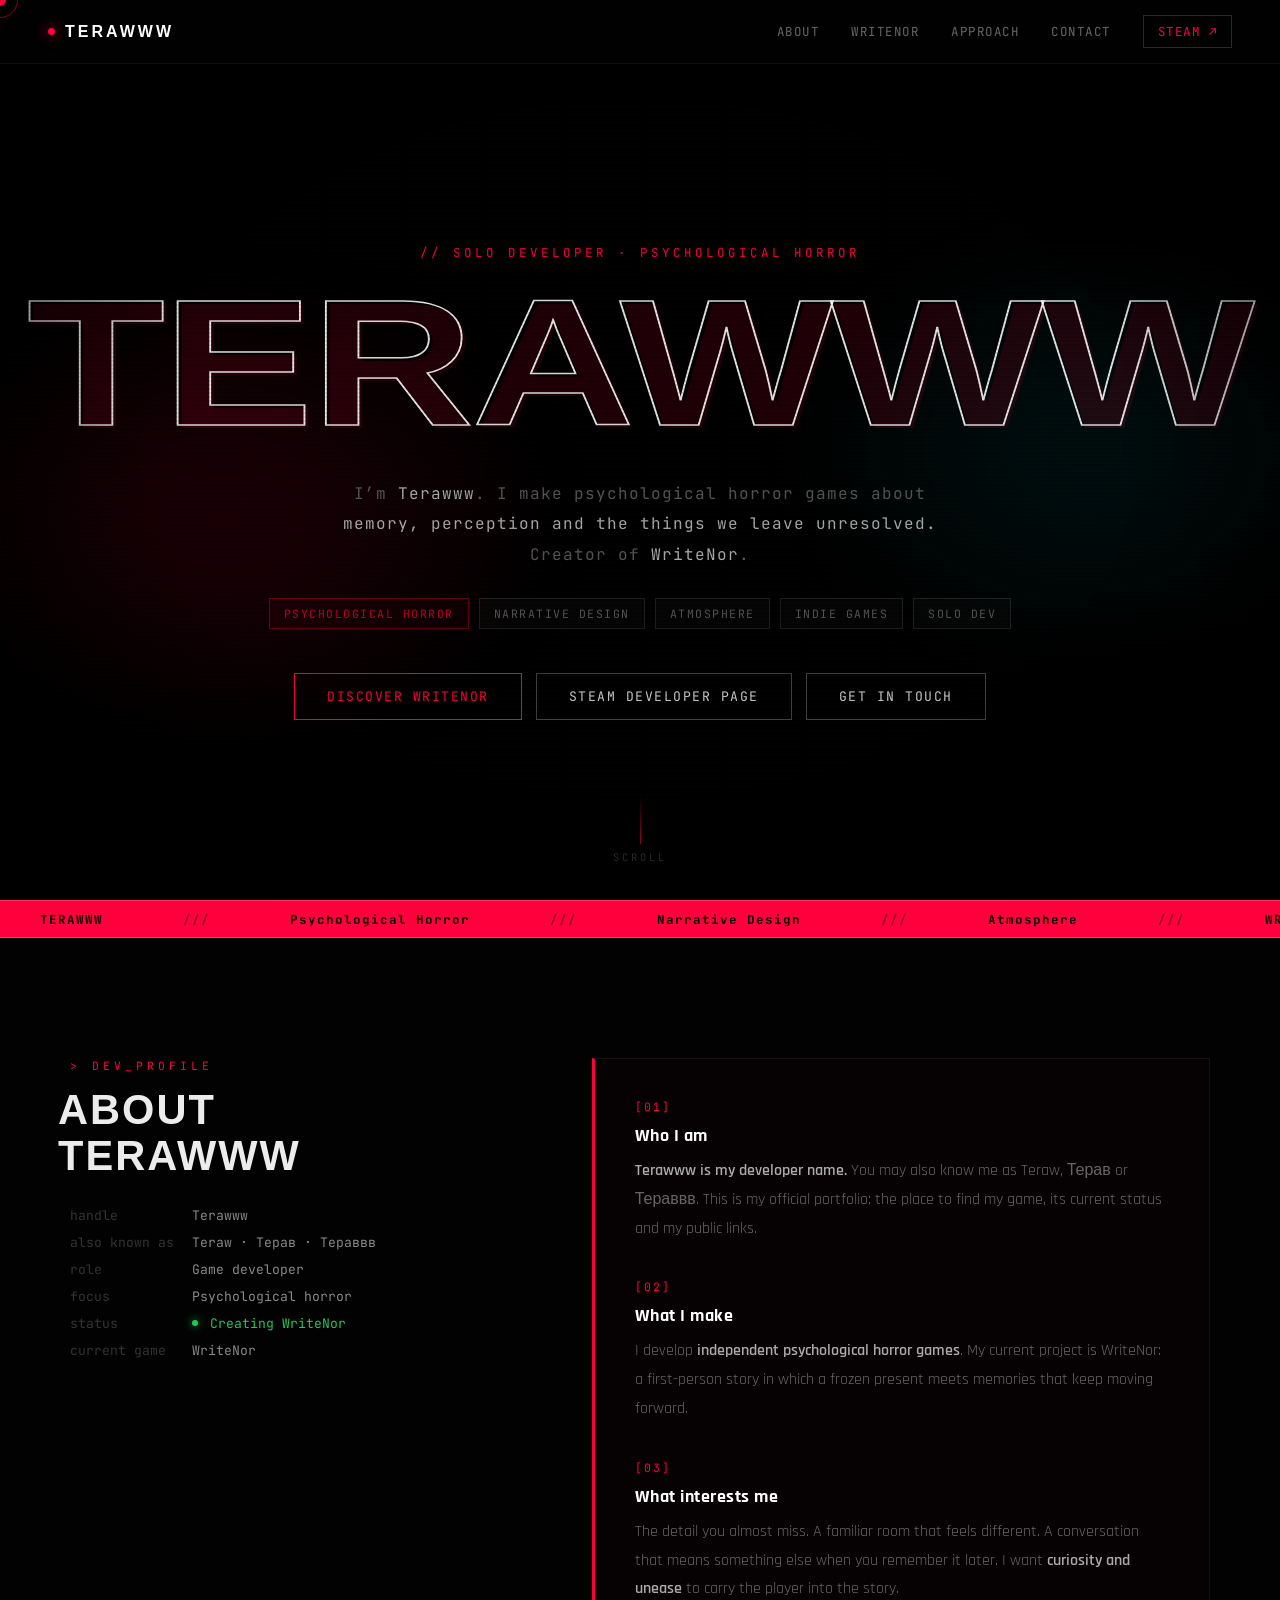
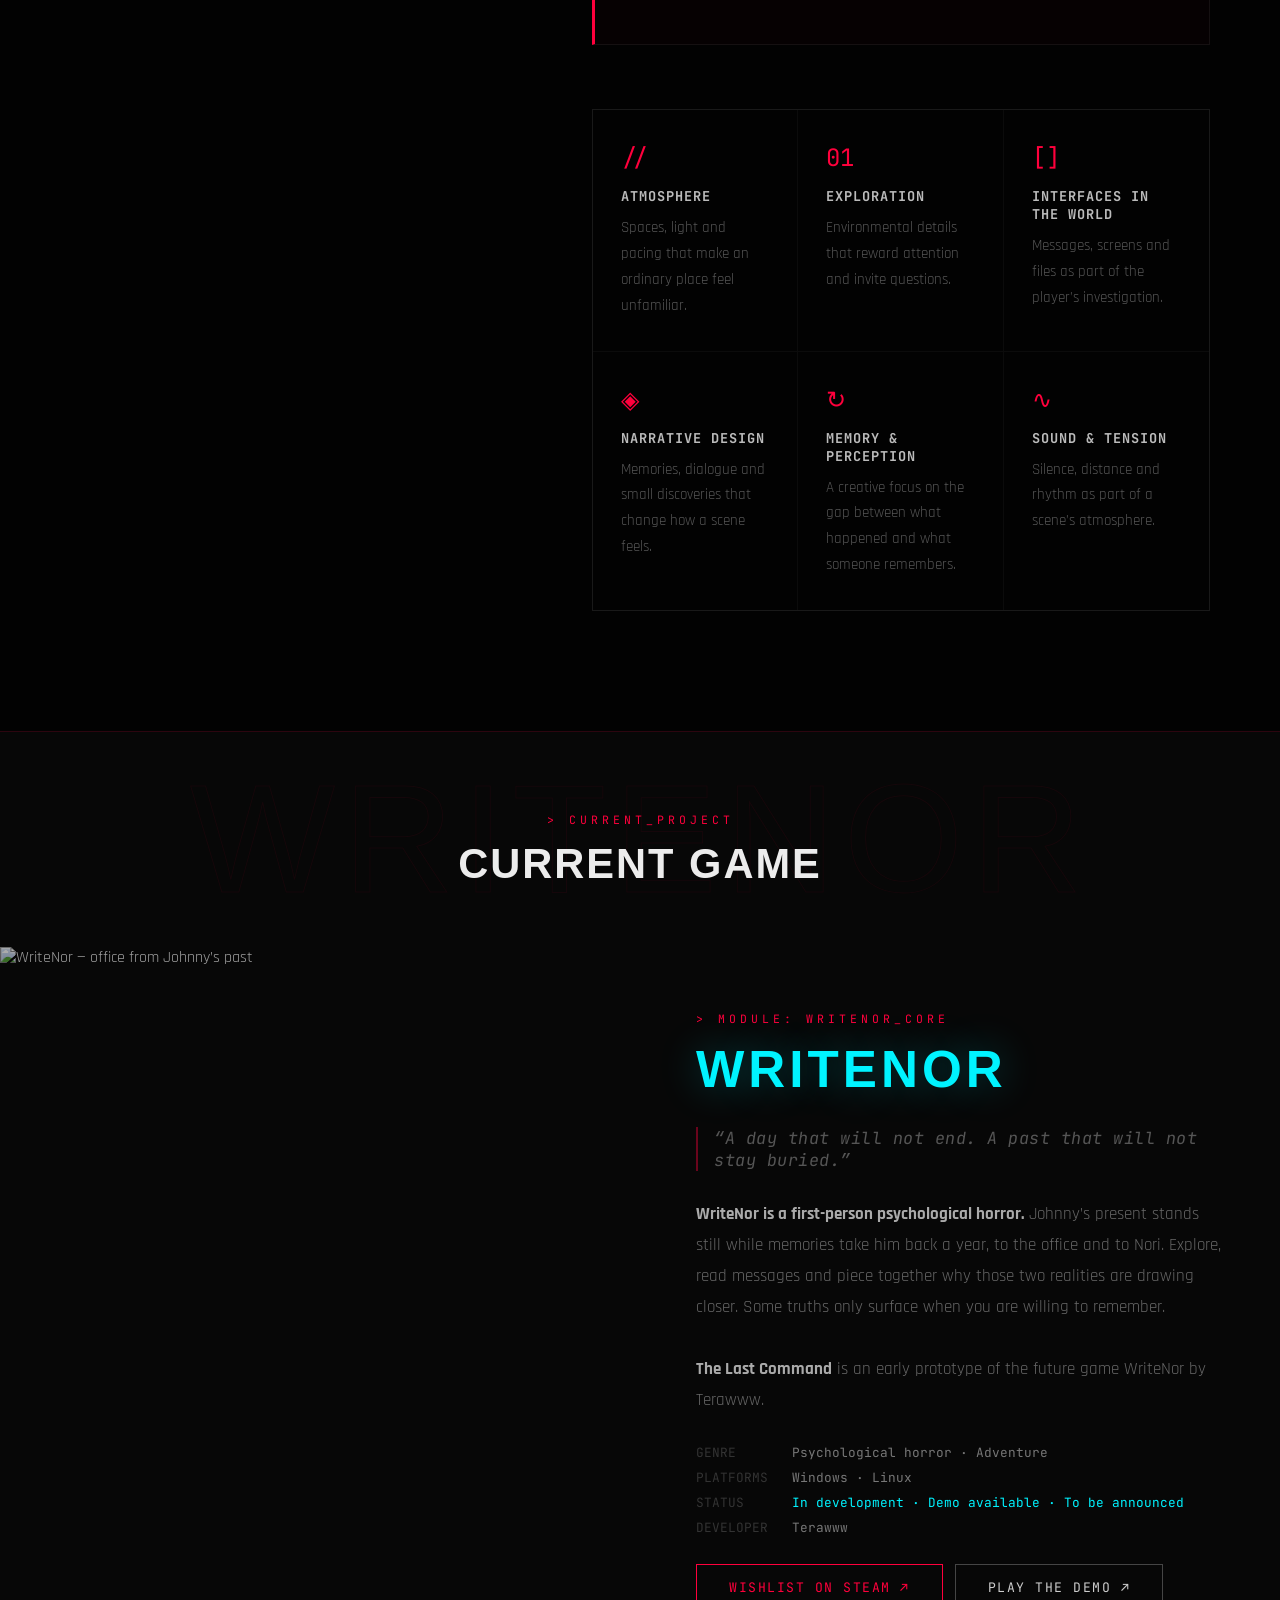
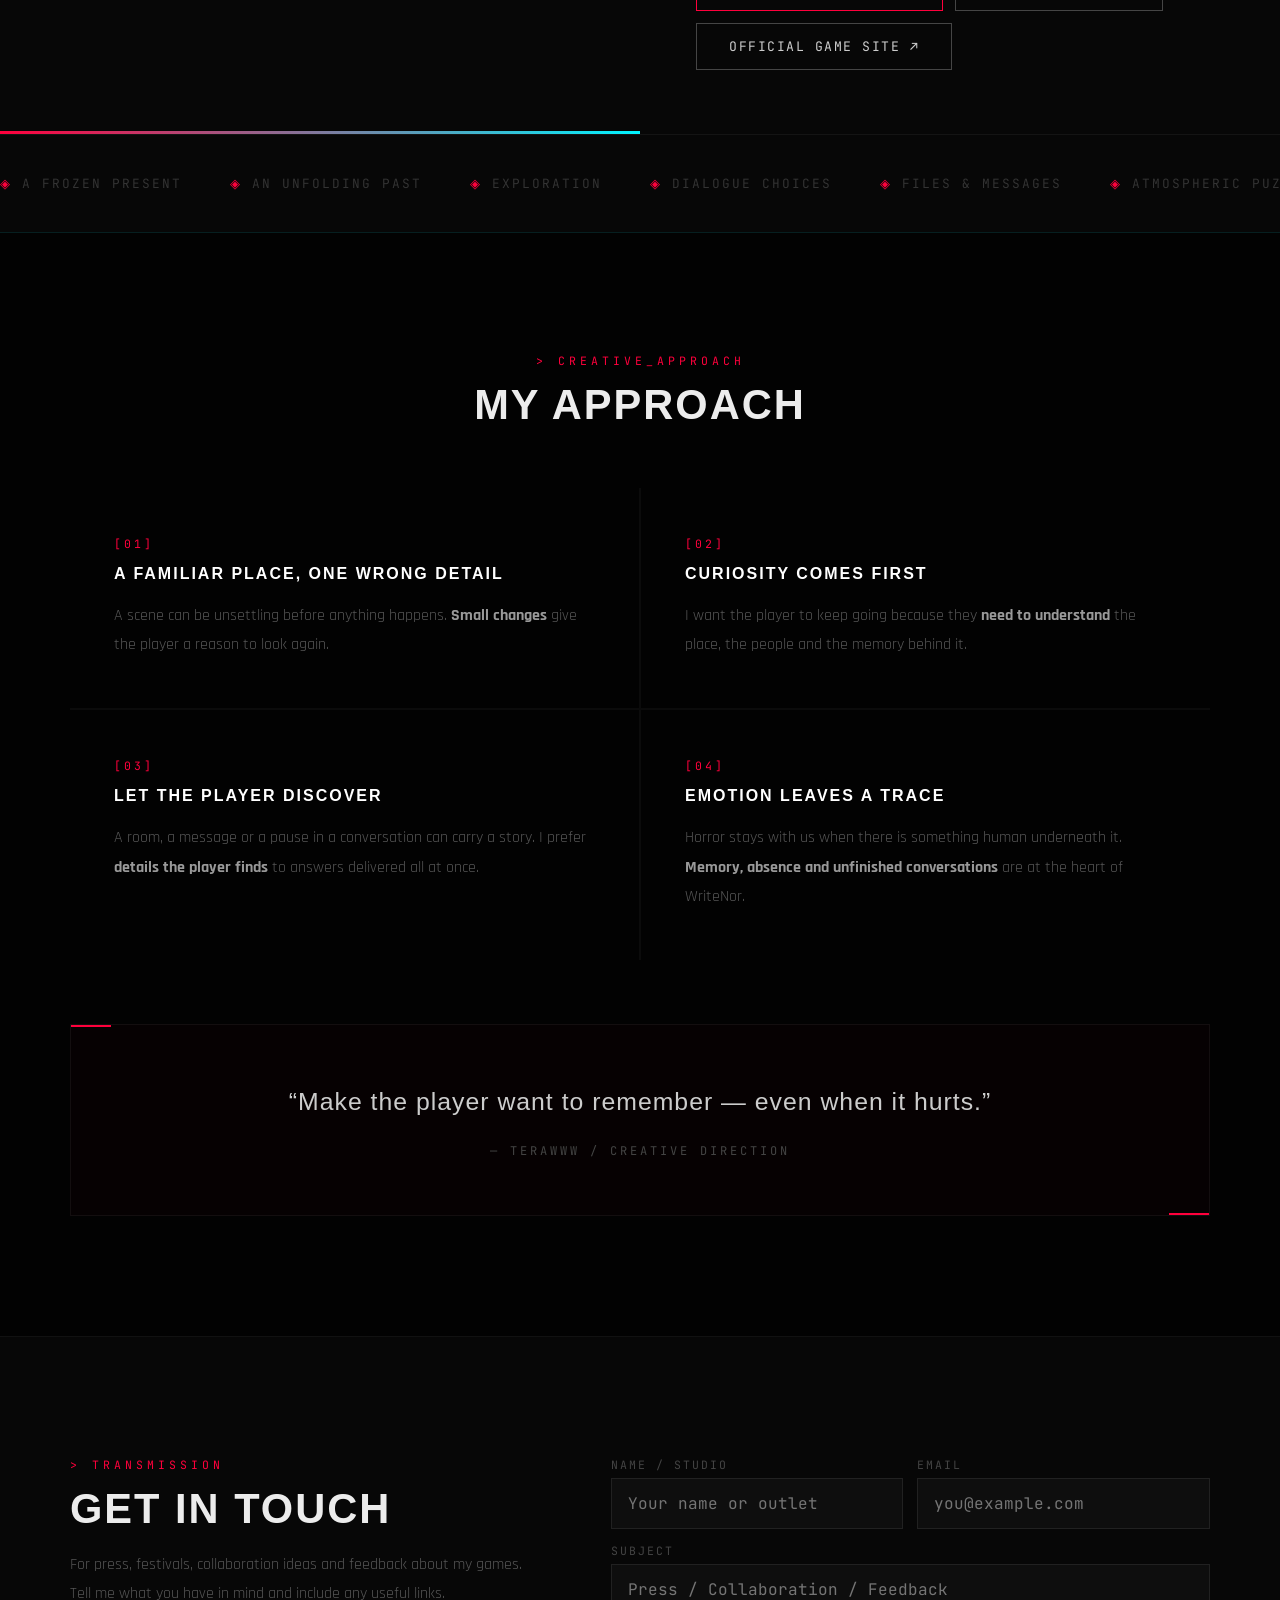
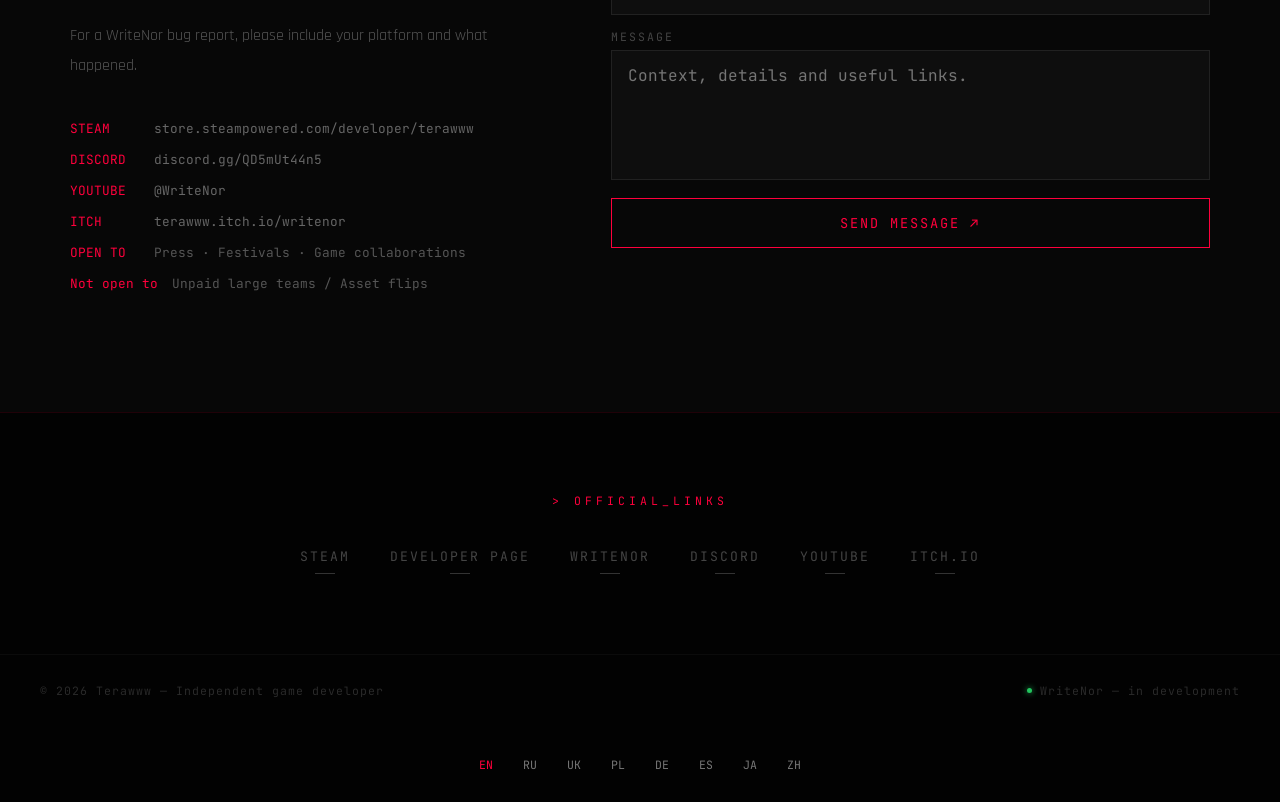
==== commit 253197d6: "Add creator favicon, responsive fixes and multilingual search metadata" ====
--- a/index.html
+++ b/index.html
@@ -28,15 +28,38 @@
   <link rel="alternate" hreflang="es" href="https://terawww337.github.io/es/" />
   <link rel="alternate" hreflang="ja" href="https://terawww337.github.io/ja/" />
   <link rel="alternate" hreflang="zh-Hans" href="https://terawww337.github.io/zh/" />
-  <meta name="viewport" content="width=device-width, initial-scale=1.0, maximum-scale=1.0, user-scalable=no" />
+  <meta name="viewport" content="width=device-width, initial-scale=1.0" />
   <title>Terawww (Teraw) — Indie Game Developer · WriteNor</title>
   <meta name="description" content="Terawww, also known as Teraw and Терав, is an independent game developer and the creator of WriteNor, a first-person psychological horror. Official portfolio." />
+  <link rel="icon" href="/favicon.ico" sizes="16x16 32x32 48x48" />
+  <link rel="icon" type="image/png" href="/favicon-96x96.png" sizes="96x96" />
+  <link rel="apple-touch-icon" href="/apple-touch-icon.png" sizes="180x180" />
+  <link rel="manifest" href="/site.webmanifest" />
+  <link rel="alternate" hreflang="x-default" href="https://terawww337.github.io/" />
+  <meta name="robots" content="index,follow,max-image-preview:large" />
+  <meta property="og:type" content="website" />
+  <meta property="og:site_name" content="Terawww" />
+  <meta property="og:locale" content="en_US" />
+  <meta property="og:image:width" content="1200" />
+  <meta property="og:image:height" content="630" />
+  <meta property="og:image:alt" content="Terawww — Independent game developer · WriteNor" />
+  <meta name="twitter:title" content="Terawww (Teraw) — Indie Game Developer · WriteNor" />
+  <meta name="twitter:description" content="Terawww, also known as Teraw and Терав, is an independent game developer and the creator of WriteNor, a first-person psychological horror. Official portfolio." />
+  <meta name="twitter:image" content="https://terawww337.github.io/assets/social-cover.png" />
+  <script type="application/ld+json">{"@context":"https://schema.org","@graph":[{"@type":"WebSite","@id":"https://terawww337.github.io/#website","url":"https://terawww337.github.io/","name":"Terawww","alternateName":["Teraw","Терав","Тераввв"],"inLanguage":["en","ru","uk","pl","de","es","ja","zh-Hans"],"publisher":{"@id":"https://terawww337.github.io/#creator"}},{"@type":"ProfilePage","@id":"https://terawww337.github.io/#profile","url":"https://terawww337.github.io/","name":"Terawww (Teraw) — Indie Game Developer · WriteNor","description":"Terawww, also known as Teraw and Терав, is an independent game developer and the creator of WriteNor, a first-person psychological horror. Official portfolio.","inLanguage":"en","dateModified":"2026-10-23T23:36:51+00:00","isPartOf":{"@id":"https://terawww337.github.io/#website"},"mainEntity":{"@id":"https://terawww337.github.io/#creator"},"about":{"@id":"https://terawww337.github.io/#creator"},"mentions":{"@id":"https://writenor.github.io/#game"}},{"@type":"Person","@id":"https://terawww337.github.io/#creator","name":"Terawww","alternateName":["Teraw","Терав","Тераввв"],"url":"https://terawww337.github.io/","jobTitle":"Game developer","description":"Terawww, also known as Teraw and Терав, is an independent game developer and the creator of WriteNor, a first-person psychological horror. Official portfolio.","sameAs":["https://terawww.itch.io/","https://store.steampowered.com/developer/terawww"]},{"@type":"VideoGame","@id":"https://writenor.github.io/#game","name":"WriteNor","url":"https://writenor.github.io/","sameAs":["https://store.steampowered.com/app/4312600/WriteNor/","https://terawww.itch.io/writenor"],"description":"WriteNor is a first-person psychological horror. Johnny’s present stands still while memories take him back a year, to the office and to Nori. Explore, read messages and piece together why those two realities are drawing closer. Some truths only surface when you are willing to remember.","applicationCategory":"GameApplication","operatingSystem":["Windows","Linux"],"gamePlatform":["PC (Windows)","PC (Linux)"],"genre":["Psychological horror","Adventure"],"playMode":"https://schema.org/SinglePlayer","creator":{"@id":"https://terawww337.github.io/#creator"},"publisher":{"@id":"https://terawww337.github.io/#creator"},"isBasedOn":{"@type":"VideoGame","name":"The Last Command","url":"https://terawww.itch.io/the-last-command"}}]}</script>
+  <meta property="og:locale:alternate" content="ru_RU" />
+  <meta property="og:locale:alternate" content="uk_UA" />
+  <meta property="og:locale:alternate" content="pl_PL" />
+  <meta property="og:locale:alternate" content="de_DE" />
+  <meta property="og:locale:alternate" content="es_ES" />
+  <meta property="og:locale:alternate" content="ja_JP" />
+  <meta property="og:locale:alternate" content="zh_CN" />
   <meta name="theme-color" content="#ff003c" />
   <link rel="canonical" href="https://terawww337.github.io/" />
   <meta property="og:url" content="https://terawww337.github.io/" />
   <meta property="og:title" content="Terawww (Teraw) — Indie Game Developer · WriteNor" />
   <meta property="og:description" content="Terawww, also known as Teraw and Терав, is an independent game developer and the creator of WriteNor, a first-person psychological horror. Official portfolio." />
-  <meta property="og:image" content="https://writenor.github.io/Nori_Cover.png" />
+  <meta property="og:image" content="https://terawww337.github.io/assets/social-cover.png" />
   <meta name="twitter:card" content="summary_large_image" />
 
   <link rel="preconnect" href="https://fonts.googleapis.com">
@@ -808,18 +831,180 @@
     @media (min-width: 1025px) {
       #about .about-left > .section-title { position: relative; left: -12px; }
     }
+
+    .hero-title { margin: 0; }
+    a:focus-visible,button:focus-visible,input:focus-visible,textarea:focus-visible { outline: 2px solid var(--cyan); outline-offset: 3px; }
+    .language-links { display:flex; flex-wrap:wrap; justify-content:center; align-items:center; gap:8px 18px; padding:16px 20px; font: .72rem 'JetBrains Mono',monospace; color:#666; }
+    .language-links a { display:inline-flex; align-items:center; min-height:44px; padding:6px; color:#777; text-decoration:none; }
+    .language-links a[aria-current="page"],.language-links a:hover { color:var(--red); }
+    @media (prefers-reduced-motion:reduce) {
+      body,body * { cursor:auto !important; }
+      #bg-canvas,.cursor,.cursor-ring,.hero-title-ghost { display:none !important; }
+      .features-inner { width:100%; flex-wrap:wrap; white-space:normal; justify-content:center; padding-inline:20px; }
+      .feature-chip { flex-shrink:1; overflow-wrap:anywhere; }
+      .feature-chip:nth-child(n+8) { display:none; }
+    }
+
+/* Append after the restored inline stylesheet. Desktop layout stays unchanged. */
+@media (max-width: 1024px) {
+  /* Every original navigation link stays available without another script. */
+  nav {
+    height: 120px;
+    padding: 8px 20px;
+    gap: 4px 12px;
+    flex-wrap: wrap;
+    align-content: center;
+  }
+  .nav-logo { min-height: 44px; font-size: .85rem; }
+  .nav-links {
+    display: flex;
+    order: 3;
+    flex: 0 0 100%;
+    width: 100%;
+    min-width: 0;
+    gap: 6px;
+    overflow-x: auto;
+    overscroll-behavior-x: contain;
+    scrollbar-width: thin;
+    scrollbar-color: #421321 transparent;
+    padding-bottom: 2px;
+    white-space: nowrap;
+  }
+  .nav-links li,
+  .nav-links li:not(:last-child):not(:nth-last-child(2)) {
+    display: block;
+    flex: 0 0 auto;
+  }
+  .nav-links::-webkit-scrollbar { height: 6px; }
+  .nav-links::-webkit-scrollbar-track { background: transparent; }
+  .nav-links::-webkit-scrollbar-thumb { background: #421321; }
+  .nav-links a {
+    display: flex;
+    align-items: center;
+    min-height: 44px;
+    padding: 8px 12px;
+    font-size: .72rem;
+    letter-spacing: 1px;
+  }
+  .nav-links .nav-cta { padding: 8px 12px !important; }
+  section { scroll-margin-top: 136px; }
+  .container { width: 100%; }
+  .about-grid,
+  .writenor-main,
+  .philosophy-grid,
+  .contact-grid { grid-template-columns: minmax(0, 1fr); }
+  .skills-grid { grid-template-columns: repeat(2, minmax(0, 1fr)); }
+  .about-grid > *,
+  .contact-grid > *,
+  .writenor-main > *,
+  .skills-grid > *,
+  .philosophy-grid > *,
+  .form-row > * { min-width: 0; }
+  .section-title,
+  .writenor-name,
+  .philosophy-block h3,
+  .skill-cell h4,
+  .manifesto-item h3,
+  .quote-text,
+  .contact-item,
+  .form-label { overflow-wrap: anywhere; }
+  .status-row,
+  .meta-row { align-items: flex-start; gap: 8px 12px; }
+  .status-key { flex: 0 0 90px; min-width: 0; overflow-wrap: anywhere; }
+  .meta-key { flex: 0 0 82px; min-width: 0; overflow-wrap: anywhere; }
+  .status-val,
+  .meta-val { flex: 1 1 0; min-width: 0; overflow-wrap: anywhere; }
+  .status-dot { margin-top: 5px; }
+  .contact-item > * { min-width: 0; max-width: 100%; }
+  .contact-item a,
+  .contact-item > span:not(.contact-key) { overflow-wrap: anywhere; }
+  .btn,
+  .form-submit { min-height: 44px; max-width: 100%; overflow-wrap: anywhere; }
+  .form-input,
+  .form-textarea { min-width: 0; font-size: 16px; }
+  .form-input { min-height: 44px; }
+  .form-textarea { resize: vertical; }
+  .link-item { min-height: 44px; justify-content: center; max-width: 100%; overflow-wrap: anywhere; }
+  #hero { min-height: 100svh; padding-top: 152px; padding-bottom: 110px; }
+  .hero-title-wrap { display: flex; justify-content: center; width: calc(100% - 32px); max-width: 100%; padding-inline: 0; }
+  .hero-title { flex: 0 0 auto; }
+  .hero-eyebrow,
+  .hero-sub,
+  .hero-tags,
+  .hero-btns { max-width: 100%; }
+  .tag { max-width: 100%; overflow-wrap: anywhere; }
+  .writenor-visual img { position: absolute; inset: 0; display: block; max-width: 100%; }
+  footer > * { min-width: 0; max-width: 100%; overflow-wrap: anywhere; }
+}
+
+@media (max-width: 768px) {
+  .skills-grid { grid-template-columns: minmax(0, 1fr); }
+  .section-title { font-size: clamp(1.5rem, 5.5vw, 2.2rem); }
+  .writenor-name { font-size: clamp(1.7rem, 6.5vw, 3rem); letter-spacing: 2px; }
+  .hero-btns { width: 100%; }
+  .hero-btns .btn { justify-content: center; text-align: center; }
+  .links-row { gap: 20px 28px; }
+}
+
+@media (max-width: 480px) {
+  nav { padding-inline: 12px; gap: 4px 8px; }
+  .nav-logo { font-size: .72rem; letter-spacing: 1.5px; gap: 7px; }
+  .nav-links a { font-size: .68rem; letter-spacing: .7px; }
+  .about-manifesto,
+  .philosophy-block,
+  .quote-block { padding: 28px 20px; }
+  .skill-cell { padding: 28px 22px; }
+  .section-title { font-size: clamp(1.35rem, 6vw, 1.8rem); letter-spacing: 1px; }
+  .writenor-info { padding: 32px 20px; }
+  .writenor-name { font-size: clamp(1.45rem, 7.5vw, 2.25rem); letter-spacing: 1px; }
+  .writenor-visual { min-height: 240px; }
+  .status-key { flex-basis: 78px; }
+  .meta-key { flex-basis: 76px; }
+  .hero-btns .btn,
+  .writenor-links .btn { width: 100%; justify-content: center; text-align: center; }
+  .hero-scroll-hint { bottom: 24px; }
+  .hero-sub { padding-inline: 20px; }
+  footer { padding-inline: 20px; }
+}
+
+/* Restore the native fallback and remove the unused ring on touch devices. */
+@media (pointer: coarse) {
+  body,
+  a,
+  button,
+  input,
+  textarea,
+  select { cursor: auto; }
+  .cursor,
+  .cursor-ring { display: none !important; }
+}
+
+/* The original animation reset otherwise leaves the hero transparent. */
+@media (prefers-reduced-motion: reduce) {
+  html { scroll-behavior: auto; }
+  .hero-eyebrow,
+  .hero-title-wrap,
+  .hero-sub,
+  .hero-tags,
+  .hero-btns,
+  .hero-scroll-hint,
+  .reveal,
+  .reveal-l,
+  .reveal-r { opacity: 1; transform: none; }
+}
+
   </style>
 </head>
 
 <body>
-  <div class="cursor" id="cursor"></div>
-  <div class="cursor-ring" id="cursor-ring"></div>
-
-  <div class="scanlines"></div>
-  <div class="vignette"></div>
-  <canvas id="bg-canvas"></canvas>
-
-  <nav>
+  <div aria-hidden="true" class="cursor" id="cursor"></div>
+  <div aria-hidden="true" class="cursor-ring" id="cursor-ring"></div>
+
+  <div aria-hidden="true" class="scanlines"></div>
+  <div aria-hidden="true" class="vignette"></div>
+  <canvas id="bg-canvas" aria-hidden="true"></canvas>
+
+  <nav aria-label="Main navigation">
     <a href="#" class="nav-logo">
       <div class="nav-logo-dot"></div>
       TERAWWW
@@ -833,6 +1018,8 @@
     </ul>
   </nav>
 
+  <main id="main-content">
+
   <section id="hero">
     <div class="hero-bg-line"></div>
     <div class="hero-glow-l"></div>
@@ -842,7 +1029,7 @@
 
     <div class="hero-title-wrap">
       <div class="hero-title-ghost" aria-hidden="true">TERAWWW</div>
-      <span class="hero-title">TERAWWW</span>
+      <h1 class="hero-title" aria-label="Terawww — Independent game developer">TERAWWW</h1>
     </div>
 
     <p class="hero-sub">
@@ -975,7 +1162,7 @@
 
     <div class="writenor-main">
       <div class="writenor-visual">
-        <img src="https://writenor.github.io/Office.png" alt="WriteNor — office from Johnny’s past" loading="lazy" />
+        <img src="https://writenor.github.io/Office.png" alt="WriteNor — office from Johnny’s past" loading="lazy" decoding="async" width="1823" height="887" />
         <div class="writenor-visual-overlay"></div>
         <div class="writenor-visual-bar"></div>
       </div>
@@ -1105,21 +1292,21 @@
           <form action="https://formspree.io/f/mlgelkpz" method="POST">
             <div class="form-row">
               <div class="form-field">
-                <label class="form-label">Name / Studio</label>
-                <input type="text" name="name" class="form-input" placeholder="Your name or outlet" required>
+                <label class="form-label" for="contact-name">Name / Studio</label>
+                <input type="text" name="name" id="contact-name" autocomplete="name" class="form-input" placeholder="Your name or outlet" required>
               </div>
               <div class="form-field">
-                <label class="form-label">Email</label>
-                <input type="email" name="_replyto" class="form-input" placeholder="you@example.com" required>
+                <label class="form-label" for="contact-email">Email</label>
+                <input type="email" name="_replyto" id="contact-email" autocomplete="email" class="form-input" placeholder="you@example.com" required>
               </div>
             </div>
             <div class="form-field">
-              <label class="form-label">Subject</label>
-              <input type="text" name="subject" class="form-input" placeholder="Press / Collaboration / Feedback">
+              <label class="form-label" for="contact-subject">Subject</label>
+              <input type="text" name="subject" id="contact-subject" class="form-input" placeholder="Press / Collaboration / Feedback">
             </div>
             <div class="form-field">
-              <label class="form-label">Message</label>
-              <textarea name="message" class="form-textarea" placeholder="Context, details and useful links." required></textarea>
+              <label class="form-label" for="contact-message">Message</label>
+              <textarea name="message" id="contact-message" class="form-textarea" placeholder="Context, details and useful links." required></textarea>
             </div>
             <button type="submit" class="form-submit">Send message ↗</button>
           </form>
@@ -1156,6 +1343,8 @@
     </div>
   </section>
 
+  </main>
+
   <footer>
     <span>© <span id="year"></span> Terawww — Independent game developer</span>
     <div class="footer-signal">
@@ -1163,6 +1352,7 @@
       <span>WriteNor — in development</span>
     </div>
   </footer>
+  <div class="language-links" role="navigation" aria-label="Language"><a href="/?lang=en" lang="en" hreflang="en" aria-label="English" aria-current="page">EN</a><a href="/ru/?lang=ru" lang="ru" hreflang="ru" aria-label="Русский">RU</a><a href="/uk/?lang=uk" lang="uk" hreflang="uk" aria-label="Українська">UK</a><a href="/pl/?lang=pl" lang="pl" hreflang="pl" aria-label="Polski">PL</a><a href="/de/?lang=de" lang="de" hreflang="de" aria-label="Deutsch">DE</a><a href="/es/?lang=es" lang="es" hreflang="es" aria-label="Español">ES</a><a href="/ja/?lang=ja" lang="ja" hreflang="ja" aria-label="日本語">JA</a><a href="/zh/?lang=zh" lang="zh-Hans" hreflang="zh-Hans" aria-label="简体中文">ZH</a></div>
 
   <script>
     document.getElementById('year').textContent = new Date().getFullYear();
@@ -1219,15 +1409,11 @@
       heroTitleWrap.style.setProperty('--hero-fit', '1');
       heroTitleWrap.style.setProperty('--hero-skew', '0deg');
 
-      requestAnimationFrame(() => {
-        const wrapWidth = heroTitleWrap.clientWidth - 4;
-        const titleWidth = heroTitle.getBoundingClientRect().width;
-
-        if (!wrapWidth || !titleWidth) return;
-
-        const fit = Math.min(1, wrapWidth / titleWidth);
-        heroTitleWrap.style.setProperty('--hero-fit', fit.toFixed(4));
-      });
+      const wrapWidth = heroTitleWrap.clientWidth - 4;
+      const titleWidth = heroTitle.scrollWidth * baseStretch;
+      if (!wrapWidth || !titleWidth) return;
+      const fit = Math.min(1, wrapWidth / titleWidth);
+      heroTitleWrap.style.setProperty('--hero-fit', fit.toFixed(4));
     }
 
     function resizeCanvas() {
@@ -1270,7 +1456,16 @@
 
     resizeCanvas();
     window.addEventListener('resize', resizeCanvas);
-    setInterval(drawMatrix, 55);
+    let matrixTimer = null;
+    const reducedMotion = window.matchMedia('(prefers-reduced-motion: reduce)');
+    function syncMatrixPlayback() {
+      if (matrixTimer !== null) clearInterval(matrixTimer);
+      matrixTimer = null;
+      if (!document.hidden && !reducedMotion.matches) matrixTimer = setInterval(drawMatrix, 55);
+    }
+    document.addEventListener('visibilitychange', syncMatrixPlayback);
+    reducedMotion.addEventListener('change', syncMatrixPlayback);
+    syncMatrixPlayback();
 
     window.addEventListener('scroll', reveal, { passive: true });
     reveal();
